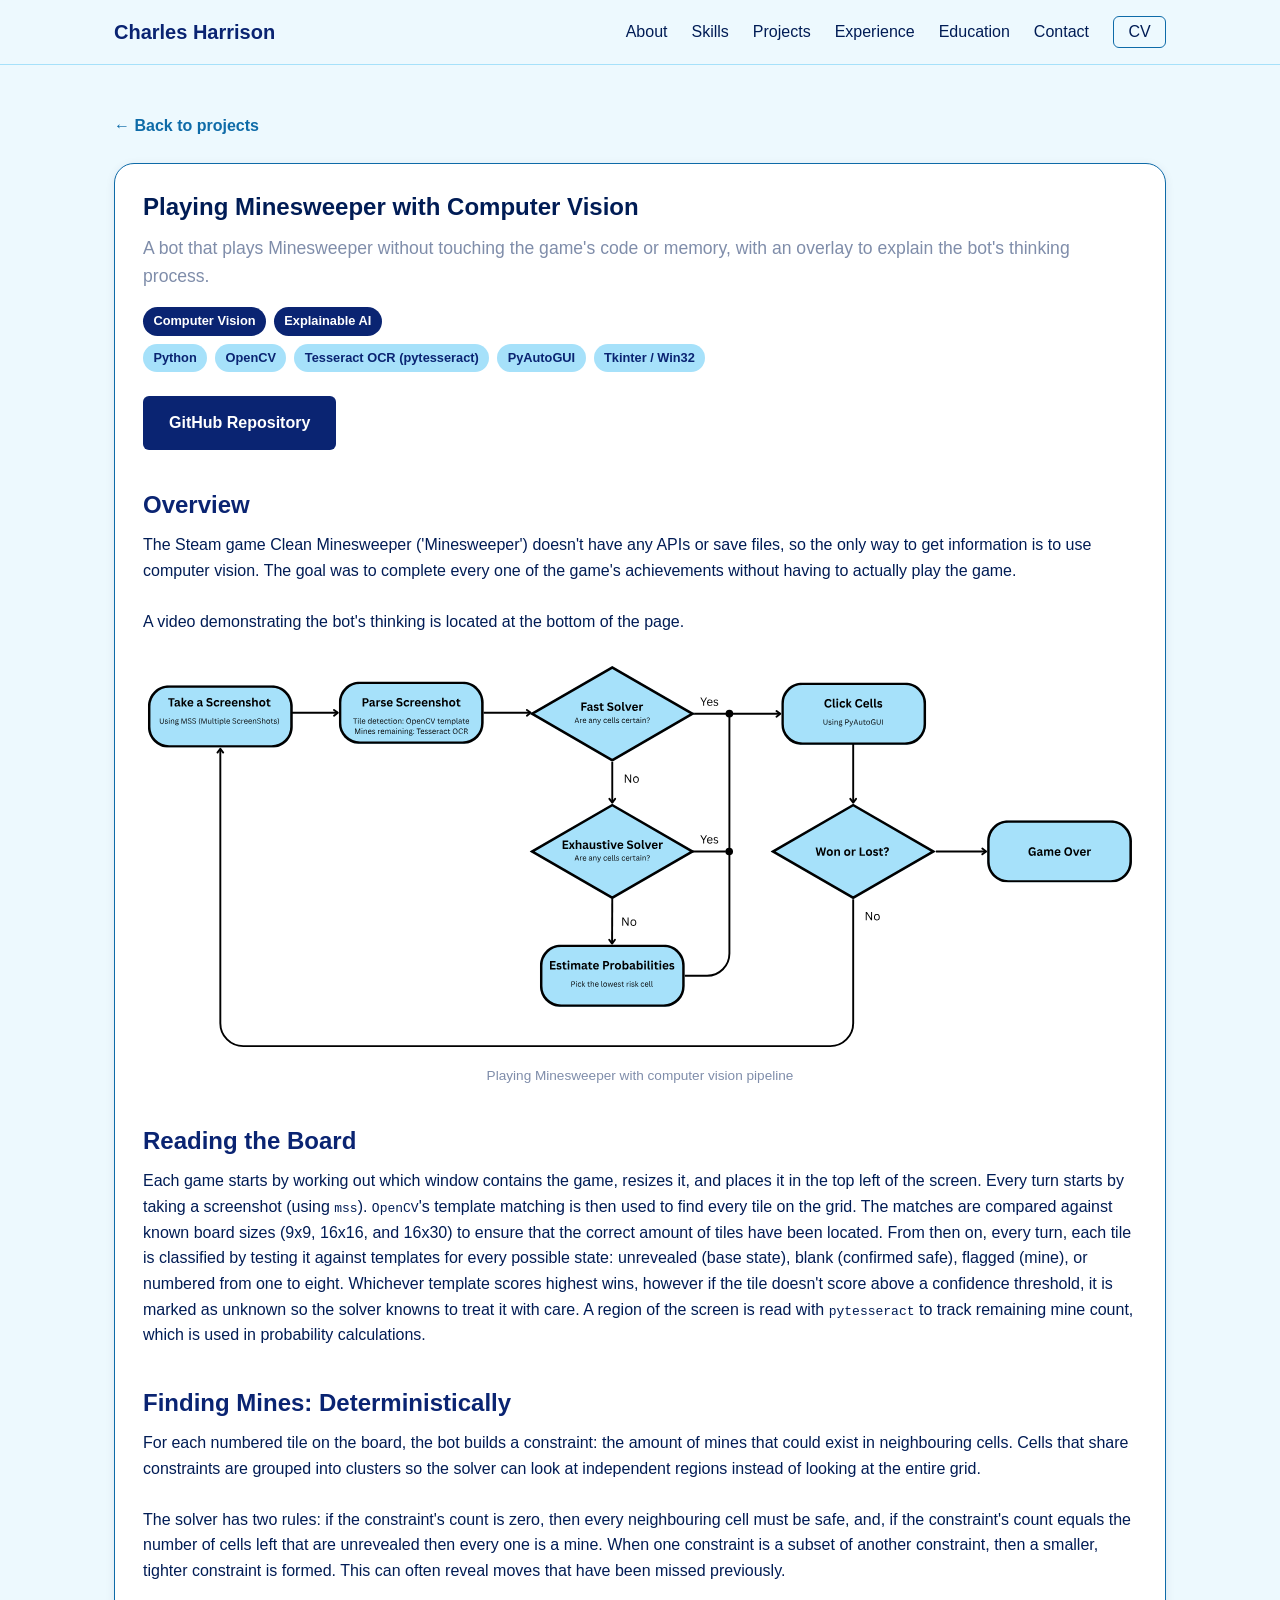
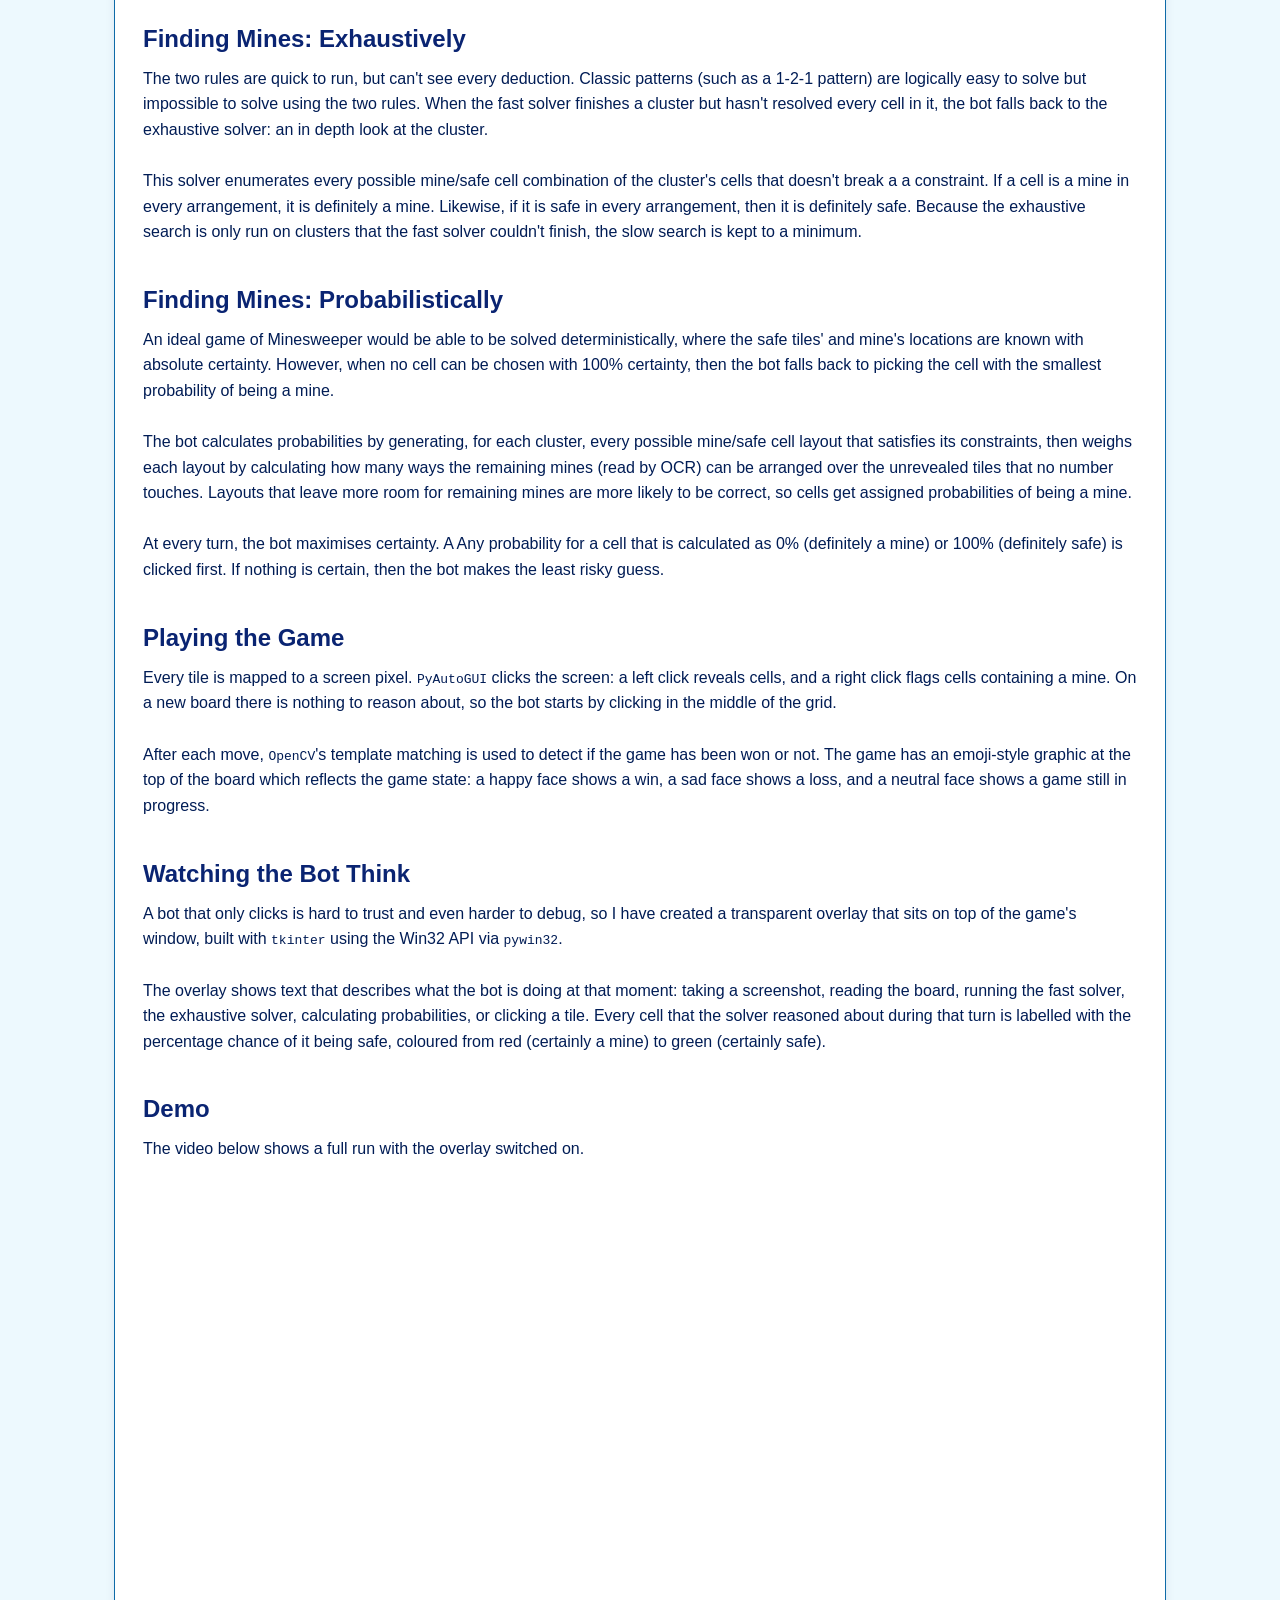
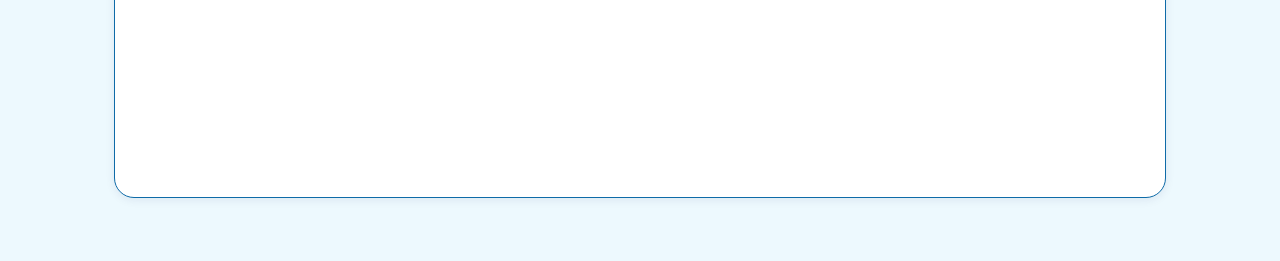
==== project-computer-vision-minesweeper.html @ 1866124a "Minesweeper Computer Vision Project" ====
<!DOCTYPE html>
<html lang="en">

<head>
  <meta charset="UTF-8" />
  <meta name="viewport" content="width=device-width, initial-scale=1.0" />
  <title>Minesweeper Computer Vision - Charles Harrison</title>
  <meta name="description" content="A bot that plays Minesweeper from screenshots alone." />
  <link rel="icon" type="image/svg+xml" href="assets/icons/favicon.svg" />
  <link rel="icon" type="image/png" sizes="32x32" href="assets/icons/favicon-32x32.png" />
  <link rel="icon" type="image/x-icon" href="assets/icons/favicon.ico" />
  <link rel="apple-touch-icon" href="assets/icons/apple-icon-180x180.png" />
  <link rel="stylesheet" href="css/style.css" />
</head>

<body>
  <header class="site-header">
    <nav class="navbar" aria-label="Primary">
      <a class="navbar__brand" href="index.html">Charles Harrison</a>

      <button class="navbar__toggle" id="navToggle" type="button" aria-expanded="false" aria-controls="navMenu"
        aria-label="Toggle navigation menu">
        <span></span>
        <span></span>
        <span></span>
      </button>

      <ul class="navbar__menu" id="navMenu">
        <li><a href="index.html#about">About</a></li>
        <li><a href="index.html#skills">Skills</a></li>
        <li><a href="index.html#projects">Projects</a></li>
        <li><a href="index.html#experience">Experience</a></li>
        <li><a href="index.html#education">Education</a></li>
        <li><a href="index.html#contact">Contact</a></li>
        <li>
          <a class="navbar__resume" data-cv-link href="#" target="_blank" rel="noopener">CV</a>
        </li>
      </ul>
    </nav>
  </header>

  <main id="main-content">
    <article class="section project-detail">
      <div class="container">
        <a class="back-link" href="index.html#projects">← Back to projects</a>

        <div class="card project-detail__card">
          <h1>Playing Minesweeper with Computer Vision</h1>
          <p class="project-detail__summary">
            A bot that plays Minesweeper without touching the game's code or memory, with an overlay to explain the
            bot's thinking process.
          </p>

          <ul class="tag-list tag-list--topic">
            <li>Computer Vision</li>
            <li>Explainable AI</li>
          </ul>
          <ul class="tag-list tag-list--tech">
            <li>Python</li>
            <li>OpenCV</li>
            <li>Tesseract OCR (pytesseract)</li>
            <li>PyAutoGUI</li>
            <li>Tkinter / Win32</li>
          </ul>

          <div class="project-detail__links">
            <a class="btn btn--primary" href="https://github.com/notxcharles/CleanMinesweeper_CV" target="_blank"
              rel="noopener">GitHub Repository</a>
          </div>

          <h2>Overview</h2>
          <p>
            The Steam game Clean Minesweeper ('Minesweeper') doesn't have any APIs or save files, so the only way to get
            information is to use computer vision. The goal was to complete every one of the game's achievements without
            having to actually play the game.
            <br><br>
            A video demonstrating the bot's thinking is located at the bottom of the page.
          </p>

          <figure class="pipeline-diagram-wrap">
            <svg class="pipeline-diagram" xmlns="http://www.w3.org/2000/svg" xmlns:xlink="http://www.w3.org/1999/xlink"
              width="1037" zoomAndPan="magnify" viewBox="0 0 777.75 302.250004" height="403"
              preserveAspectRatio="xMidYMid meet" version="1.0">
              <defs>
                <g />
                <clipPath id="d0fdc5d530">
                  <path d="M 0.835938 0 L 776.664062 0 L 776.664062 301.5 L 0.835938 301.5 Z M 0.835938 0 "
                    clip-rule="nonzero" />
                </clipPath>
                <clipPath id="6a603d573d">
                  <path
                    d="M 153.195312 12.148438 L 266.546875 12.148438 L 266.546875 61.082031 L 153.195312 61.082031 Z M 153.195312 12.148438 "
                    clip-rule="nonzero" />
                </clipPath>
                <clipPath id="164652535c">
                  <path
                    d="M 169.769531 12.148438 L 249.96875 12.148438 C 259.121094 12.148438 266.542969 19.570312 266.542969 28.722656 L 266.542969 44.511719 C 266.542969 53.664062 259.121094 61.082031 249.96875 61.082031 L 169.769531 61.082031 C 160.617188 61.082031 153.195312 53.664062 153.195312 44.511719 L 153.195312 28.722656 C 153.195312 19.570312 160.617188 12.148438 169.769531 12.148438 Z M 169.769531 12.148438 "
                    clip-rule="nonzero" />
                </clipPath>
                <clipPath id="1537f24969">
                  <path
                    d="M 0.195312 0.148438 L 113.546875 0.148438 L 113.546875 49.082031 L 0.195312 49.082031 Z M 0.195312 0.148438 "
                    clip-rule="nonzero" />
                </clipPath>
                <clipPath id="ee1bf4e7c2">
                  <path
                    d="M 16.769531 0.148438 L 96.96875 0.148438 C 106.121094 0.148438 113.542969 7.570312 113.542969 16.722656 L 113.542969 32.511719 C 113.542969 41.664062 106.121094 49.082031 96.96875 49.082031 L 16.769531 49.082031 C 7.617188 49.082031 0.195312 41.664062 0.195312 32.511719 L 0.195312 16.722656 C 0.195312 7.570312 7.617188 0.148438 16.769531 0.148438 Z M 16.769531 0.148438 "
                    clip-rule="nonzero" />
                </clipPath>
                <clipPath id="0fc1348f03">
                  <rect x="0" width="114" y="0" height="50" />
                </clipPath>
                <clipPath id="b427b78166">
                  <path
                    d="M 153.195312 12.148438 L 266.914062 12.148438 L 266.914062 60.777344 L 153.195312 60.777344 Z M 153.195312 12.148438 "
                    clip-rule="nonzero" />
                </clipPath>
                <clipPath id="2e37dd8cc1">
                  <path
                    d="M 169.769531 12.148438 L 249.96875 12.148438 C 259.121094 12.148438 266.539062 19.570312 266.539062 28.722656 L 266.539062 44.511719 C 266.539062 53.664062 259.121094 61.082031 249.96875 61.082031 L 169.769531 61.082031 C 160.617188 61.082031 153.195312 53.664062 153.195312 44.511719 L 153.195312 28.722656 C 153.195312 19.570312 160.617188 12.148438 169.769531 12.148438 Z M 169.769531 12.148438 "
                    clip-rule="nonzero" />
                </clipPath>
                <clipPath id="48e073a5a7">
                  <path
                    d="M 3.824219 15.078125 L 117.175781 15.078125 L 117.175781 64.011719 L 3.824219 64.011719 Z M 3.824219 15.078125 "
                    clip-rule="nonzero" />
                </clipPath>
                <clipPath id="39491eb86f">
                  <path
                    d="M 20.394531 15.078125 L 100.597656 15.078125 C 109.75 15.078125 117.167969 22.496094 117.167969 31.648438 L 117.167969 47.4375 C 117.167969 56.589844 109.75 64.011719 100.597656 64.011719 L 20.394531 64.011719 C 11.242188 64.011719 3.824219 56.589844 3.824219 47.4375 L 3.824219 31.648438 C 3.824219 22.496094 11.242188 15.078125 20.394531 15.078125 Z M 20.394531 15.078125 "
                    clip-rule="nonzero" />
                </clipPath>
                <clipPath id="95d39d5b5f">
                  <path
                    d="M 0.824219 0.078125 L 114.175781 0.078125 L 114.175781 49.011719 L 0.824219 49.011719 Z M 0.824219 0.078125 "
                    clip-rule="nonzero" />
                </clipPath>
                <clipPath id="36d2174c2e">
                  <path
                    d="M 17.394531 0.078125 L 97.597656 0.078125 C 106.75 0.078125 114.167969 7.496094 114.167969 16.648438 L 114.167969 32.4375 C 114.167969 41.589844 106.75 49.011719 97.597656 49.011719 L 17.394531 49.011719 C 8.242188 49.011719 0.824219 41.589844 0.824219 32.4375 L 0.824219 16.648438 C 0.824219 7.496094 8.242188 0.078125 17.394531 0.078125 Z M 17.394531 0.078125 "
                    clip-rule="nonzero" />
                </clipPath>
                <clipPath id="faf1d16cb2">
                  <rect x="0" width="115" y="0" height="50" />
                </clipPath>
                <clipPath id="e1ab3c7900">
                  <path
                    d="M 3.824219 15.078125 L 117.542969 15.078125 L 117.542969 63.707031 L 3.824219 63.707031 Z M 3.824219 15.078125 "
                    clip-rule="nonzero" />
                </clipPath>
                <clipPath id="311a48c993">
                  <path
                    d="M 20.394531 15.078125 L 100.597656 15.078125 C 109.75 15.078125 117.167969 22.496094 117.167969 31.648438 L 117.167969 47.4375 C 117.167969 56.589844 109.75 64.011719 100.597656 64.011719 L 20.394531 64.011719 C 11.242188 64.011719 3.824219 56.589844 3.824219 47.4375 L 3.824219 31.648438 C 3.824219 22.496094 11.242188 15.078125 20.394531 15.078125 Z M 20.394531 15.078125 "
                    clip-rule="nonzero" />
                </clipPath>
                <clipPath id="8bb57ee28b">
                  <path
                    d="M 499.414062 12.953125 L 612.765625 12.953125 L 612.765625 61.886719 L 499.414062 61.886719 Z M 499.414062 12.953125 "
                    clip-rule="nonzero" />
                </clipPath>
                <clipPath id="ded0334c43">
                  <path
                    d="M 515.988281 12.953125 L 596.1875 12.953125 C 605.339844 12.953125 612.757812 20.375 612.757812 29.527344 L 612.757812 45.316406 C 612.757812 54.46875 605.339844 61.886719 596.1875 61.886719 L 515.988281 61.886719 C 506.835938 61.886719 499.414062 54.46875 499.414062 45.316406 L 499.414062 29.527344 C 499.414062 20.375 506.835938 12.953125 515.988281 12.953125 Z M 515.988281 12.953125 "
                    clip-rule="nonzero" />
                </clipPath>
                <clipPath id="d2cbc0d942">
                  <path
                    d="M 0.414062 0.953125 L 113.757812 0.953125 L 113.757812 49.886719 L 0.414062 49.886719 Z M 0.414062 0.953125 "
                    clip-rule="nonzero" />
                </clipPath>
                <clipPath id="53dfa7380a">
                  <path
                    d="M 16.988281 0.953125 L 97.1875 0.953125 C 106.339844 0.953125 113.757812 8.375 113.757812 17.527344 L 113.757812 33.316406 C 113.757812 42.46875 106.339844 49.886719 97.1875 49.886719 L 16.988281 49.886719 C 7.835938 49.886719 0.414062 42.46875 0.414062 33.316406 L 0.414062 17.527344 C 0.414062 8.375 7.835938 0.953125 16.988281 0.953125 Z M 16.988281 0.953125 "
                    clip-rule="nonzero" />
                </clipPath>
                <clipPath id="536950e98d">
                  <rect x="0" width="114" y="0" height="50" />
                </clipPath>
                <clipPath id="29e590cce5">
                  <path
                    d="M 499.414062 12.953125 L 613 12.953125 L 613 61.585938 L 499.414062 61.585938 Z M 499.414062 12.953125 "
                    clip-rule="nonzero" />
                </clipPath>
                <clipPath id="5c21b9bc1c">
                  <path
                    d="M 515.988281 12.953125 L 596.1875 12.953125 C 605.339844 12.953125 612.757812 20.375 612.757812 29.527344 L 612.757812 45.316406 C 612.757812 54.46875 605.339844 61.886719 596.1875 61.886719 L 515.988281 61.886719 C 506.832031 61.886719 499.414062 54.46875 499.414062 45.316406 L 499.414062 29.527344 C 499.414062 20.375 506.832031 12.953125 515.988281 12.953125 Z M 515.988281 12.953125 "
                    clip-rule="nonzero" />
                </clipPath>
                <clipPath id="01ae5da351">
                  <path d="M 302.453125 0 L 431.964844 0 L 431.964844 74.84375 L 302.453125 74.84375 Z M 302.453125 0 "
                    clip-rule="nonzero" />
                </clipPath>
                <clipPath id="e08c2c2a1d">
                  <path
                    d="M 367.175781 0 L 431.898438 37.421875 L 367.175781 74.84375 L 302.453125 37.421875 Z M 367.175781 0 "
                    clip-rule="nonzero" />
                </clipPath>
                <clipPath id="d1ca670e3f">
                  <path d="M 0.453125 0 L 129.964844 0 L 129.964844 74.84375 L 0.453125 74.84375 Z M 0.453125 0 "
                    clip-rule="nonzero" />
                </clipPath>
                <clipPath id="9930bfac5b">
                  <path
                    d="M 65.175781 0 L 129.898438 37.421875 L 65.175781 74.84375 L 0.453125 37.421875 Z M 65.175781 0 "
                    clip-rule="nonzero" />
                </clipPath>
                <clipPath id="ed49e3beb7">
                  <rect x="0" width="130" y="0" height="75" />
                </clipPath>
                <clipPath id="b0eb59191d">
                  <path d="M 302.457031 0 L 431.882812 0 L 431.882812 74.8125 L 302.457031 74.8125 Z M 302.457031 0 "
                    clip-rule="nonzero" />
                </clipPath>
                <clipPath id="eaaf51319b">
                  <path
                    d="M 367.171875 0 L 431.890625 37.417969 L 367.171875 74.835938 L 302.457031 37.417969 Z M 367.171875 0 "
                    clip-rule="nonzero" />
                </clipPath>
                <clipPath id="5454982328">
                  <path d="M 0.113281 1 L 4 1 L 4 7 L 0.113281 7 Z M 0.113281 1 " clip-rule="nonzero" />
                </clipPath>
                <clipPath id="e81c9f2f44">
                  <path d="M 88 2 L 91.566406 2 L 91.566406 7 L 88 7 Z M 88 2 " clip-rule="nonzero" />
                </clipPath>
                <clipPath id="81e64b80d0">
                  <rect x="0" width="92" y="0" height="17" />
                </clipPath>
                <clipPath id="cea6373592">
                  <rect x="0" width="80" y="0" height="14" />
                </clipPath>
                <clipPath id="5cc890ebe9">
                  <rect x="0" width="96" y="0" height="9" />
                </clipPath>
                <clipPath id="1902f3d94a">
                  <path d="M 0.273438 4 L 6 4 L 6 11 L 0.273438 11 Z M 0.273438 4 " clip-rule="nonzero" />
                </clipPath>
                <clipPath id="578652d35c">
                  <rect x="0" width="82" y="0" height="14" />
                </clipPath>
                <clipPath id="fcf75c01c1">
                  <path d="M 13 3 L 17 3 L 17 8.882812 L 13 8.882812 Z M 13 3 " clip-rule="nonzero" />
                </clipPath>
                <clipPath id="fc4adfcc43">
                  <path d="M 21 3 L 25 3 L 25 8.882812 L 21 8.882812 Z M 21 3 " clip-rule="nonzero" />
                </clipPath>
                <clipPath id="062b32bc05">
                  <rect x="0" width="49" y="0" height="9" />
                </clipPath>
                <clipPath id="d47872947e">
                  <rect x="0" width="48" y="0" height="14" />
                </clipPath>
                <clipPath id="160e871294">
                  <path
                    d="M 310.546875 217.933594 L 423.894531 217.933594 L 423.894531 266.867188 L 310.546875 266.867188 Z M 310.546875 217.933594 "
                    clip-rule="nonzero" />
                </clipPath>
                <clipPath id="56d44fe973">
                  <path
                    d="M 327.117188 217.933594 L 407.320312 217.933594 C 416.472656 217.933594 423.890625 225.351562 423.890625 234.503906 L 423.890625 250.292969 C 423.890625 259.445312 416.472656 266.867188 407.320312 266.867188 L 327.117188 266.867188 C 317.964844 266.867188 310.546875 259.445312 310.546875 250.292969 L 310.546875 234.503906 C 310.546875 225.351562 317.964844 217.933594 327.117188 217.933594 Z M 327.117188 217.933594 "
                    clip-rule="nonzero" />
                </clipPath>
                <clipPath id="2fe1bac353">
                  <path
                    d="M 0.546875 0.933594 L 113.894531 0.933594 L 113.894531 49.867188 L 0.546875 49.867188 Z M 0.546875 0.933594 "
                    clip-rule="nonzero" />
                </clipPath>
                <clipPath id="b1ef0ea40c">
                  <path
                    d="M 17.117188 0.933594 L 97.320312 0.933594 C 106.472656 0.933594 113.890625 8.351562 113.890625 17.503906 L 113.890625 33.292969 C 113.890625 42.445312 106.472656 49.867188 97.320312 49.867188 L 17.117188 49.867188 C 7.964844 49.867188 0.546875 42.445312 0.546875 33.292969 L 0.546875 17.503906 C 0.546875 8.351562 7.964844 0.933594 17.117188 0.933594 Z M 17.117188 0.933594 "
                    clip-rule="nonzero" />
                </clipPath>
                <clipPath id="069d61d527">
                  <rect x="0" width="114" y="0" height="50" />
                </clipPath>
                <clipPath id="a3dd7e38fa">
                  <path
                    d="M 310.546875 217.933594 L 424 217.933594 L 424 266.5625 L 310.546875 266.5625 Z M 310.546875 217.933594 "
                    clip-rule="nonzero" />
                </clipPath>
                <clipPath id="10429d382d">
                  <path
                    d="M 327.117188 217.933594 L 407.316406 217.933594 C 416.46875 217.933594 423.890625 225.351562 423.890625 234.503906 L 423.890625 250.292969 C 423.890625 259.445312 416.46875 266.863281 407.316406 266.863281 L 327.117188 266.863281 C 317.964844 266.863281 310.546875 259.445312 310.546875 250.292969 L 310.546875 234.503906 C 310.546875 225.351562 317.964844 217.933594 327.117188 217.933594 Z M 327.117188 217.933594 "
                    clip-rule="nonzero" />
                </clipPath>
                <clipPath id="753b802b4c">
                  <rect x="0" width="66" y="0" height="9" />
                </clipPath>
                <clipPath id="cdaa02e746">
                  <rect x="0" width="100" y="0" height="14" />
                </clipPath>
                <clipPath id="c13363015b">
                  <path d="M 47 5 L 50.789062 5 L 50.789062 11 L 47 11 Z M 47 5 " clip-rule="nonzero" />
                </clipPath>
                <clipPath id="dbe141673a">
                  <rect x="0" width="51" y="0" height="14" />
                </clipPath>
                <clipPath id="7c3d21a875">
                  <path d="M 0.441406 2 L 5 2 L 5 7 L 0.441406 7 Z M 0.441406 2 " clip-rule="nonzero" />
                </clipPath>
                <clipPath id="63ba2997cb">
                  <rect x="0" width="61" y="0" height="9" />
                </clipPath>
                <clipPath id="ff02bc9ef3">
                  <path
                    d="M 302.453125 107.707031 L 431.964844 107.707031 L 431.964844 182.550781 L 302.453125 182.550781 Z M 302.453125 107.707031 "
                    clip-rule="nonzero" />
                </clipPath>
                <clipPath id="ed427aff24">
                  <path
                    d="M 367.175781 107.707031 L 431.898438 145.128906 L 367.175781 182.550781 L 302.453125 145.128906 Z M 367.175781 107.707031 "
                    clip-rule="nonzero" />
                </clipPath>
                <clipPath id="93b3a9ac23">
                  <path
                    d="M 0.453125 0.707031 L 129.964844 0.707031 L 129.964844 75.550781 L 0.453125 75.550781 Z M 0.453125 0.707031 "
                    clip-rule="nonzero" />
                </clipPath>
                <clipPath id="3a77cc1476">
                  <path
                    d="M 65.175781 0.707031 L 129.898438 38.128906 L 65.175781 75.550781 L 0.453125 38.128906 Z M 65.175781 0.707031 "
                    clip-rule="nonzero" />
                </clipPath>
                <clipPath id="fb2125066b">
                  <rect x="0" width="130" y="0" height="76" />
                </clipPath>
                <clipPath id="1dc3650928">
                  <path
                    d="M 302.457031 107.707031 L 431.882812 107.707031 L 431.882812 182.523438 L 302.457031 182.523438 Z M 302.457031 107.707031 "
                    clip-rule="nonzero" />
                </clipPath>
                <clipPath id="13fa39df0d">
                  <path
                    d="M 367.171875 107.707031 L 431.890625 145.125 L 367.171875 182.546875 L 302.457031 145.125 Z M 367.171875 107.707031 "
                    clip-rule="nonzero" />
                </clipPath>
                <clipPath id="583d42b7a8">
                  <rect x="0" width="81" y="0" height="14" />
                </clipPath>
                <clipPath id="d64c205efc">
                  <path d="M 0.441406 2 L 5 2 L 5 7 L 0.441406 7 Z M 0.441406 2 " clip-rule="nonzero" />
                </clipPath>
                <clipPath id="726ee0958a">
                  <rect x="0" width="61" y="0" height="9" />
                </clipPath>
                <clipPath id="4412591686">
                  <rect x="0" width="14" y="0" height="14" />
                </clipPath>
                <clipPath id="f6998776e1">
                  <rect x="0" width="14" y="0" height="14" />
                </clipPath>
                <clipPath id="dd96bb3cdb">
                  <path d="M 11 4 L 15.921875 4 L 15.921875 10 L 11 10 Z M 11 4 " clip-rule="nonzero" />
                </clipPath>
                <clipPath id="48a654e321">
                  <rect x="0" width="16" y="0" height="13" />
                </clipPath>
                <clipPath id="07f7a08cce">
                  <path d="M 11 5 L 15.921875 5 L 15.921875 11 L 11 11 Z M 11 5 " clip-rule="nonzero" />
                </clipPath>
                <clipPath id="2b407eb52a">
                  <rect x="0" width="16" y="0" height="14" />
                </clipPath>
                <clipPath id="714d551e2e">
                  <path
                    d="M 490.96875 107.707031 L 620.480469 107.707031 L 620.480469 182.550781 L 490.96875 182.550781 Z M 490.96875 107.707031 "
                    clip-rule="nonzero" />
                </clipPath>
                <clipPath id="e8d148f6e9">
                  <path
                    d="M 555.6875 107.707031 L 620.410156 145.128906 L 555.6875 182.550781 L 490.96875 145.128906 Z M 555.6875 107.707031 "
                    clip-rule="nonzero" />
                </clipPath>
                <clipPath id="7ab84ce55e">
                  <path
                    d="M 0.96875 0.707031 L 130.421875 0.707031 L 130.421875 75.550781 L 0.96875 75.550781 Z M 0.96875 0.707031 "
                    clip-rule="nonzero" />
                </clipPath>
                <clipPath id="2017edb8e0">
                  <path
                    d="M 65.6875 0.707031 L 130.410156 38.128906 L 65.6875 75.550781 L 0.96875 38.128906 Z M 65.6875 0.707031 "
                    clip-rule="nonzero" />
                </clipPath>
                <clipPath id="ecc634a8e5">
                  <rect x="0" width="131" y="0" height="76" />
                </clipPath>
                <clipPath id="699d7ec616">
                  <path
                    d="M 490.96875 107.707031 L 620.394531 107.707031 L 620.394531 182.523438 L 490.96875 182.523438 Z M 490.96875 107.707031 "
                    clip-rule="nonzero" />
                </clipPath>
                <clipPath id="732c23e110">
                  <path
                    d="M 555.6875 107.707031 L 620.40625 145.125 L 555.6875 182.546875 L 490.96875 145.125 Z M 555.6875 107.707031 "
                    clip-rule="nonzero" />
                </clipPath>
                <clipPath id="f0a5bae551">
                  <rect x="0" width="60" y="0" height="14" />
                </clipPath>
                <clipPath id="3016b1d1a7">
                  <rect x="0" width="14" y="0" height="14" />
                </clipPath>
                <clipPath id="b13621ded5">
                  <path d="M 52 56 L 565 56 L 565 301.5 L 52 301.5 Z M 52 56 " clip-rule="nonzero" />
                </clipPath>
                <clipPath id="f7308a2dd8">
                  <path
                    d="M 660.460938 120.660156 L 773.8125 120.660156 L 773.8125 169.59375 L 660.460938 169.59375 Z M 660.460938 120.660156 "
                    clip-rule="nonzero" />
                </clipPath>
                <clipPath id="30081bf451">
                  <path
                    d="M 677.03125 120.660156 L 757.234375 120.660156 C 766.386719 120.660156 773.804688 128.082031 773.804688 137.234375 L 773.804688 153.023438 C 773.804688 162.175781 766.386719 169.59375 757.234375 169.59375 L 677.03125 169.59375 C 667.878906 169.59375 660.460938 162.175781 660.460938 153.023438 L 660.460938 137.234375 C 660.460938 128.082031 667.878906 120.660156 677.03125 120.660156 Z M 677.03125 120.660156 "
                    clip-rule="nonzero" />
                </clipPath>
                <clipPath id="81e46e66e5">
                  <path
                    d="M 0.460938 0.660156 L 113.8125 0.660156 L 113.8125 49.59375 L 0.460938 49.59375 Z M 0.460938 0.660156 "
                    clip-rule="nonzero" />
                </clipPath>
                <clipPath id="2fa14768ea">
                  <path
                    d="M 17.03125 0.660156 L 97.234375 0.660156 C 106.386719 0.660156 113.804688 8.082031 113.804688 17.234375 L 113.804688 33.023438 C 113.804688 42.175781 106.386719 49.59375 97.234375 49.59375 L 17.03125 49.59375 C 7.878906 49.59375 0.460938 42.175781 0.460938 33.023438 L 0.460938 17.234375 C 0.460938 8.082031 7.878906 0.660156 17.03125 0.660156 Z M 17.03125 0.660156 "
                    clip-rule="nonzero" />
                </clipPath>
                <clipPath id="53ed687ccc">
                  <rect x="0" width="114" y="0" height="50" />
                </clipPath>
                <clipPath id="56aa9cdbc9">
                  <path
                    d="M 660.460938 120.660156 L 774 120.660156 L 774 169.292969 L 660.460938 169.292969 Z M 660.460938 120.660156 "
                    clip-rule="nonzero" />
                </clipPath>
                <clipPath id="d2b25bf3aa">
                  <path
                    d="M 677.03125 120.660156 L 757.230469 120.660156 C 766.382812 120.660156 773.804688 128.082031 773.804688 137.234375 L 773.804688 153.023438 C 773.804688 162.175781 766.382812 169.59375 757.230469 169.59375 L 677.03125 169.59375 C 667.878906 169.59375 660.460938 162.175781 660.460938 153.023438 L 660.460938 137.234375 C 660.460938 128.082031 667.878906 120.660156 677.03125 120.660156 Z M 677.03125 120.660156 "
                    clip-rule="nonzero" />
                </clipPath>
                <clipPath id="67a469b68e">
                  <path d="M 0.242188 3 L 7 3 L 7 11 L 0.242188 11 Z M 0.242188 3 " clip-rule="nonzero" />
                </clipPath>
                <clipPath id="3723d9c0b3">
                  <rect x="0" width="51" y="0" height="14" />
                </clipPath>
              </defs>
              <g clip-path="url(#d0fdc5d530)">
                <path fill="#ffffff" d="M 0.835938 0 L 776.664062 0 L 776.664062 301.5 L 0.835938 301.5 Z M 0.835938 0 "
                  fill-opacity="1" fill-rule="nonzero" />
              </g>
              <g clip-path="url(#6a603d573d)">
                <g clip-path="url(#164652535c)">
                  <g transform="matrix(1, 0, 0, 1, 153, 12)">
                    <g clip-path="url(#0fc1348f03)">
                      <g clip-path="url(#1537f24969)">
                        <g clip-path="url(#ee1bf4e7c2)">
                          <path fill="#a6e1fa"
                            d="M 0.195312 0.148438 L 113.546875 0.148438 L 113.546875 49.082031 L 0.195312 49.082031 Z M 0.195312 0.148438 "
                            fill-opacity="1" fill-rule="nonzero" />
                        </g>
                      </g>
                    </g>
                  </g>
                </g>
              </g>
              <g clip-path="url(#b427b78166)">
                <g clip-path="url(#2e37dd8cc1)">
                  <path stroke-linecap="butt" transform="matrix(0.748144, 0, 0, 0.748144, 153.197095, 12.149849)"
                    fill="none" stroke-linejoin="miter"
                    d="M 22.151413 -0.00188688 L 129.349048 -0.00188688 C 141.582454 -0.00188688 151.497622 9.918502 151.497622 22.151908 L 151.497622 43.25623 C 151.497622 55.489637 141.582454 65.404804 129.349048 65.404804 L 22.151413 65.404804 C 9.918007 65.404804 -0.00238242 55.489637 -0.00238242 43.25623 L -0.00238242 22.151908 C -0.00238242 9.918502 9.918007 -0.00188688 22.151413 -0.00188688 Z M 22.151413 -0.00188688 "
                    stroke="#000000" stroke-width="5.316265" stroke-opacity="1" stroke-miterlimit="4" />
                </g>
              </g>
              <g clip-path="url(#48e073a5a7)">
                <g clip-path="url(#39491eb86f)">
                  <g transform="matrix(1, 0, 0, 1, 3, 15)">
                    <g clip-path="url(#faf1d16cb2)">
                      <g clip-path="url(#95d39d5b5f)">
                        <g clip-path="url(#36d2174c2e)">
                          <path fill="#a6e1fa"
                            d="M 0.824219 0.078125 L 114.175781 0.078125 L 114.175781 49.011719 L 0.824219 49.011719 Z M 0.824219 0.078125 "
                            fill-opacity="1" fill-rule="nonzero" />
                        </g>
                      </g>
                    </g>
                  </g>
                </g>
              </g>
              <g clip-path="url(#e1ab3c7900)">
                <g clip-path="url(#311a48c993)">
                  <path stroke-linecap="butt" transform="matrix(0.748144, 0, 0, 0.748144, 3.824257, 15.077543)"
                    fill="none" stroke-linejoin="miter"
                    d="M 22.148523 0.000778389 L 129.351379 0.000778389 C 141.584785 0.000778389 151.499953 9.915946 151.499953 22.149352 L 151.499953 43.253675 C 151.499953 55.487081 141.584785 65.40747 129.351379 65.40747 L 22.148523 65.40747 C 9.915117 65.40747 -0.0000511755 55.487081 -0.0000511755 43.253675 L -0.0000511755 22.149352 C -0.0000511755 9.915946 9.915117 0.000778389 22.148523 0.000778389 Z M 22.148523 0.000778389 "
                    stroke="#000000" stroke-width="5.316265" stroke-opacity="1" stroke-miterlimit="4" />
                </g>
              </g>
              <path stroke-linecap="butt"
                transform="matrix(0.748144, 0.0000000000221856, -0.0000000000221856, 0.748144, 116.421068, 35.868503)"
                fill="none" stroke-linejoin="miter" d="M 0.00107821 1.000723 L 48.156735 1.000723 " stroke="#000000"
                stroke-width="2" stroke-opacity="1" stroke-miterlimit="4" />
              <path stroke-linecap="round"
                transform="matrix(0.748144, 0.0000000000221856, -0.0000000000221856, 0.748144, 116.421068, 35.868503)"
                fill="none" stroke-linejoin="round" d="M 44.157252 -2.0015 L 48.156735 1.000723 L 44.157252 3.997725 "
                stroke="#000000" stroke-width="2" stroke-opacity="1" stroke-miterlimit="4" />
              <path stroke-linecap="butt" transform="matrix(0.748144, 0, 0, 0.748144, 266.542039, 35.868503)"
                fill="none" stroke-linejoin="miter" d="M 0.00124294 1.000723 L 49.216815 1.000723 " stroke="#000000"
                stroke-width="2" stroke-opacity="1" stroke-miterlimit="4" />
              <path stroke-linecap="round" transform="matrix(0.748144, 0, 0, 0.748144, 266.542039, 35.868503)"
                fill="none" stroke-linejoin="round" d="M 45.217332 -2.0015 L 49.216815 1.000723 L 45.217332 3.997725 "
                stroke="#000000" stroke-width="2" stroke-opacity="1" stroke-miterlimit="4" />
              <path stroke-linecap="butt" transform="matrix(0.748144, 0, 0, 0.748144, 428.904007, 36.673447)"
                fill="none" stroke-linejoin="miter" d="M -0.00222336 1.00038 L 93.249433 1.00038 " stroke="#000000"
                stroke-width="2" stroke-opacity="1" stroke-miterlimit="4" />
              <path stroke-linecap="round" transform="matrix(0.748144, 0, 0, 0.748144, 428.904007, 36.673447)"
                fill="none" stroke-linejoin="round" d="M 89.244729 -2.001843 L 93.249433 1.00038 L 89.244729 4.002603 "
                stroke="#000000" stroke-width="2" stroke-opacity="1" stroke-miterlimit="4" />
              <g clip-path="url(#8bb57ee28b)">
                <g clip-path="url(#ded0334c43)">
                  <g transform="matrix(1, 0, 0, 1, 499, 12)">
                    <g clip-path="url(#536950e98d)">
                      <g clip-path="url(#d2cbc0d942)">
                        <g clip-path="url(#53dfa7380a)">
                          <path fill="#a6e1fa"
                            d="M 0.414062 0.953125 L 113.765625 0.953125 L 113.765625 49.886719 L 0.414062 49.886719 Z M 0.414062 0.953125 "
                            fill-opacity="1" fill-rule="nonzero" />
                        </g>
                      </g>
                    </g>
                  </g>
                </g>
              </g>
              <g clip-path="url(#29e590cce5)">
                <g clip-path="url(#5c21b9bc1c)">
                  <path stroke-linecap="butt" transform="matrix(0.748144, 0, 0, 0.748144, 499.414393, 12.954794)"
                    fill="none" stroke-linejoin="miter"
                    d="M 22.153353 -0.00223074 L 129.350988 -0.00223074 C 141.584394 -0.00223074 151.499562 9.918158 151.499562 22.151564 L 151.499562 43.255887 C 151.499562 55.489293 141.584394 65.40446 129.350988 65.40446 L 22.153353 65.40446 C 9.914725 65.40446 -0.000442413 55.489293 -0.000442413 43.255887 L -0.000442413 22.151564 C -0.000442413 9.918158 9.914725 -0.00223074 22.153353 -0.00223074 Z M 22.153353 -0.00223074 "
                    stroke="#000000" stroke-width="5.316265" stroke-opacity="1" stroke-miterlimit="4" />
                </g>
              </g>
              <g clip-path="url(#01ae5da351)">
                <g clip-path="url(#e08c2c2a1d)">
                  <g transform="matrix(1, 0, 0, 1, 302, -0.000000000000041134)">
                    <g clip-path="url(#ed49e3beb7)">
                      <g clip-path="url(#d1ca670e3f)">
                        <g clip-path="url(#9930bfac5b)">
                          <path fill="#a6e1fa"
                            d="M 0.453125 0 L 129.964844 0 L 129.964844 74.84375 L 0.453125 74.84375 Z M 0.453125 0 "
                            fill-opacity="1" fill-rule="nonzero" />
                        </g>
                      </g>
                    </g>
                  </g>
                </g>
              </g>
              <g clip-path="url(#b0eb59191d)">
                <g clip-path="url(#eaaf51319b)">
                  <path stroke-linecap="butt" transform="matrix(0.748144, 0, 0, 0.748144, 302.452929, 0.00000997525)"
                    fill="none" stroke-linejoin="miter"
                    d="M 86.506054 -0.0000133333 L 173.011847 50.014411 L 86.506054 100.028836 L 0.00548328 50.014411 Z M 86.506054 -0.0000133333 "
                    stroke="#000000" stroke-width="5.316265" stroke-opacity="1" stroke-miterlimit="4" />
                </g>
              </g>
              <g transform="matrix(1, 0, 0, 1, 164, 39)">
                <g clip-path="url(#81e64b80d0)">
                  <g clip-path="url(#5454982328)">
                    <g fill="#000000" fill-opacity="1">
                      <g transform="translate(0.32051, 6.129569)">
                        <g>
                          <path
                            d="M 3.234375 -4.140625 L 3.234375 -3.71875 L 1.9375 -3.71875 L 1.9375 0 L 1.453125 0 L 1.453125 -3.71875 L 0.15625 -3.71875 L 0.15625 -4.140625 Z M 3.234375 -4.140625 " />
                        </g>
                      </g>
                    </g>
                  </g>
                  <g fill="#000000" fill-opacity="1">
                    <g transform="translate(3.628811, 6.129569)">
                      <g>
                        <path
                          d="M 0.78125 -3.71875 C 0.675781 -3.71875 0.59375 -3.75 0.53125 -3.8125 C 0.46875 -3.875 0.4375 -3.953125 0.4375 -4.046875 C 0.4375 -4.140625 0.46875 -4.21875 0.53125 -4.28125 C 0.59375 -4.34375 0.675781 -4.375 0.78125 -4.375 C 0.875 -4.375 0.953125 -4.34375 1.015625 -4.28125 C 1.078125 -4.21875 1.109375 -4.140625 1.109375 -4.046875 C 1.109375 -3.953125 1.078125 -3.875 1.015625 -3.8125 C 0.953125 -3.75 0.875 -3.71875 0.78125 -3.71875 Z M 0.546875 0 L 0.546875 -3.125 L 1 -3.125 L 1 0 Z M 0.546875 0 " />
                      </g>
                    </g>
                  </g>
                  <g fill="#000000" fill-opacity="1">
                    <g transform="translate(5.17684, 6.129569)">
                      <g>
                        <path
                          d="M 1.25 0.0625 C 1.019531 0.0625 0.84375 0 0.71875 -0.125 C 0.59375 -0.25 0.53125 -0.4375 0.53125 -0.6875 L 0.53125 -4.375 L 1 -4.375 L 1 -0.71875 C 1 -0.59375 1.019531 -0.5 1.0625 -0.4375 C 1.113281 -0.382812 1.191406 -0.359375 1.296875 -0.359375 C 1.359375 -0.359375 1.425781 -0.367188 1.5 -0.390625 L 1.53125 -0.375 L 1.59375 -0.015625 C 1.5625 0.00390625 1.507812 0.0195312 1.4375 0.03125 C 1.375 0.0507812 1.3125 0.0625 1.25 0.0625 Z M 1.25 0.0625 " />
                      </g>
                    </g>
                  </g>
                  <g fill="#000000" fill-opacity="1">
                    <g transform="translate(6.874858, 6.129569)">
                      <g>
                        <path
                          d="M 2.96875 -1.453125 L 0.828125 -1.453125 C 0.835938 -1.078125 0.925781 -0.800781 1.09375 -0.625 C 1.269531 -0.445312 1.503906 -0.359375 1.796875 -0.359375 C 2.015625 -0.359375 2.191406 -0.394531 2.328125 -0.46875 C 2.460938 -0.550781 2.570312 -0.675781 2.65625 -0.84375 L 2.71875 -0.84375 L 3.015625 -0.671875 C 2.921875 -0.441406 2.773438 -0.257812 2.578125 -0.125 C 2.378906 0 2.117188 0.0625 1.796875 0.0625 C 1.492188 0.0625 1.234375 0.00390625 1.015625 -0.109375 C 0.796875 -0.234375 0.628906 -0.414062 0.515625 -0.65625 C 0.398438 -0.894531 0.34375 -1.195312 0.34375 -1.5625 C 0.34375 -1.914062 0.40625 -2.210938 0.53125 -2.453125 C 0.65625 -2.703125 0.820312 -2.882812 1.03125 -3 C 1.25 -3.125 1.492188 -3.1875 1.765625 -3.1875 C 2.171875 -3.1875 2.484375 -3.070312 2.703125 -2.84375 C 2.929688 -2.613281 3.046875 -2.28125 3.046875 -1.84375 C 3.046875 -1.664062 3.039062 -1.546875 3.03125 -1.484375 Z M 2.59375 -1.84375 C 2.582031 -2.175781 2.503906 -2.414062 2.359375 -2.5625 C 2.222656 -2.71875 2.023438 -2.796875 1.765625 -2.796875 C 1.492188 -2.796875 1.28125 -2.71875 1.125 -2.5625 C 0.96875 -2.40625 0.875 -2.164062 0.84375 -1.84375 Z M 2.59375 -1.84375 " />
                      </g>
                    </g>
                  </g>
                  <g fill="#000000" fill-opacity="1">
                    <g transform="translate(10.202975, 6.129569)">
                      <g />
                    </g>
                  </g>
                  <g fill="#000000" fill-opacity="1">
                    <g transform="translate(11.623651, 6.129569)">
                      <g>
                        <path
                          d="M 1.625 0.0625 C 1.375 0.0625 1.148438 0.00390625 0.953125 -0.109375 C 0.765625 -0.234375 0.613281 -0.414062 0.5 -0.65625 C 0.394531 -0.90625 0.34375 -1.207031 0.34375 -1.5625 C 0.34375 -1.914062 0.398438 -2.210938 0.515625 -2.453125 C 0.628906 -2.703125 0.785156 -2.882812 0.984375 -3 C 1.179688 -3.125 1.410156 -3.1875 1.671875 -3.1875 C 1.878906 -3.1875 2.066406 -3.144531 2.234375 -3.0625 C 2.398438 -2.988281 2.539062 -2.859375 2.65625 -2.671875 L 2.71875 -2.6875 L 2.71875 -4.375 L 3.1875 -4.375 L 3.1875 0 L 2.71875 0 L 2.71875 -0.453125 L 2.65625 -0.46875 C 2.5625 -0.3125 2.425781 -0.179688 2.25 -0.078125 C 2.070312 0.015625 1.863281 0.0625 1.625 0.0625 Z M 1.765625 -0.359375 C 2.054688 -0.359375 2.285156 -0.457031 2.453125 -0.65625 C 2.628906 -0.851562 2.71875 -1.15625 2.71875 -1.5625 C 2.71875 -1.96875 2.628906 -2.269531 2.453125 -2.46875 C 2.285156 -2.664062 2.054688 -2.765625 1.765625 -2.765625 C 1.460938 -2.765625 1.226562 -2.664062 1.0625 -2.46875 C 0.90625 -2.28125 0.828125 -1.976562 0.828125 -1.5625 C 0.828125 -0.757812 1.140625 -0.359375 1.765625 -0.359375 Z M 1.765625 -0.359375 " />
                      </g>
                    </g>
                  </g>
                  <g fill="#000000" fill-opacity="1">
                    <g transform="translate(15.350803, 6.129569)">
                      <g>
                        <path
                          d="M 2.96875 -1.453125 L 0.828125 -1.453125 C 0.835938 -1.078125 0.925781 -0.800781 1.09375 -0.625 C 1.269531 -0.445312 1.503906 -0.359375 1.796875 -0.359375 C 2.015625 -0.359375 2.191406 -0.394531 2.328125 -0.46875 C 2.460938 -0.550781 2.570312 -0.675781 2.65625 -0.84375 L 2.71875 -0.84375 L 3.015625 -0.671875 C 2.921875 -0.441406 2.773438 -0.257812 2.578125 -0.125 C 2.378906 0 2.117188 0.0625 1.796875 0.0625 C 1.492188 0.0625 1.234375 0.00390625 1.015625 -0.109375 C 0.796875 -0.234375 0.628906 -0.414062 0.515625 -0.65625 C 0.398438 -0.894531 0.34375 -1.195312 0.34375 -1.5625 C 0.34375 -1.914062 0.40625 -2.210938 0.53125 -2.453125 C 0.65625 -2.703125 0.820312 -2.882812 1.03125 -3 C 1.25 -3.125 1.492188 -3.1875 1.765625 -3.1875 C 2.171875 -3.1875 2.484375 -3.070312 2.703125 -2.84375 C 2.929688 -2.613281 3.046875 -2.28125 3.046875 -1.84375 C 3.046875 -1.664062 3.039062 -1.546875 3.03125 -1.484375 Z M 2.59375 -1.84375 C 2.582031 -2.175781 2.503906 -2.414062 2.359375 -2.5625 C 2.222656 -2.71875 2.023438 -2.796875 1.765625 -2.796875 C 1.492188 -2.796875 1.28125 -2.71875 1.125 -2.5625 C 0.96875 -2.40625 0.875 -2.164062 0.84375 -1.84375 Z M 2.59375 -1.84375 " />
                      </g>
                    </g>
                  </g>
                  <g fill="#000000" fill-opacity="1">
                    <g transform="translate(18.67892, 6.129569)">
                      <g>
                        <path
                          d="M 2.109375 -0.5 L 2.265625 -0.171875 C 2.179688 -0.0859375 2.078125 -0.03125 1.953125 0 C 1.835938 0.0390625 1.710938 0.0625 1.578125 0.0625 C 0.984375 0.0625 0.6875 -0.238281 0.6875 -0.84375 L 0.6875 -2.75 L 0.140625 -2.75 L 0.140625 -3.125 L 0.6875 -3.125 L 0.6875 -3.78125 L 1.140625 -3.859375 L 1.140625 -3.125 L 2.15625 -3.125 L 2.15625 -2.75 L 1.140625 -2.75 L 1.140625 -0.890625 C 1.140625 -0.535156 1.296875 -0.359375 1.609375 -0.359375 C 1.785156 -0.359375 1.929688 -0.40625 2.046875 -0.5 Z M 2.109375 -0.5 " />
                      </g>
                    </g>
                  </g>
                  <g fill="#000000" fill-opacity="1">
                    <g transform="translate(21.019354, 6.129569)">
                      <g>
                        <path
                          d="M 2.96875 -1.453125 L 0.828125 -1.453125 C 0.835938 -1.078125 0.925781 -0.800781 1.09375 -0.625 C 1.269531 -0.445312 1.503906 -0.359375 1.796875 -0.359375 C 2.015625 -0.359375 2.191406 -0.394531 2.328125 -0.46875 C 2.460938 -0.550781 2.570312 -0.675781 2.65625 -0.84375 L 2.71875 -0.84375 L 3.015625 -0.671875 C 2.921875 -0.441406 2.773438 -0.257812 2.578125 -0.125 C 2.378906 0 2.117188 0.0625 1.796875 0.0625 C 1.492188 0.0625 1.234375 0.00390625 1.015625 -0.109375 C 0.796875 -0.234375 0.628906 -0.414062 0.515625 -0.65625 C 0.398438 -0.894531 0.34375 -1.195312 0.34375 -1.5625 C 0.34375 -1.914062 0.40625 -2.210938 0.53125 -2.453125 C 0.65625 -2.703125 0.820312 -2.882812 1.03125 -3 C 1.25 -3.125 1.492188 -3.1875 1.765625 -3.1875 C 2.171875 -3.1875 2.484375 -3.070312 2.703125 -2.84375 C 2.929688 -2.613281 3.046875 -2.28125 3.046875 -1.84375 C 3.046875 -1.664062 3.039062 -1.546875 3.03125 -1.484375 Z M 2.59375 -1.84375 C 2.582031 -2.175781 2.503906 -2.414062 2.359375 -2.5625 C 2.222656 -2.71875 2.023438 -2.796875 1.765625 -2.796875 C 1.492188 -2.796875 1.28125 -2.71875 1.125 -2.5625 C 0.96875 -2.40625 0.875 -2.164062 0.84375 -1.84375 Z M 2.59375 -1.84375 " />
                      </g>
                    </g>
                  </g>
                  <g fill="#000000" fill-opacity="1">
                    <g transform="translate(24.347471, 6.129569)">
                      <g>
                        <path
                          d="M 1.796875 0.0625 C 1.515625 0.0625 1.265625 0 1.046875 -0.125 C 0.828125 -0.25 0.65625 -0.429688 0.53125 -0.671875 C 0.40625 -0.921875 0.34375 -1.21875 0.34375 -1.5625 C 0.34375 -1.90625 0.40625 -2.195312 0.53125 -2.4375 C 0.65625 -2.6875 0.828125 -2.875 1.046875 -3 C 1.265625 -3.125 1.515625 -3.1875 1.796875 -3.1875 C 2.117188 -3.1875 2.378906 -3.125 2.578125 -3 C 2.773438 -2.875 2.914062 -2.707031 3 -2.5 L 2.6875 -2.265625 L 2.625 -2.265625 C 2.539062 -2.441406 2.429688 -2.566406 2.296875 -2.640625 C 2.171875 -2.722656 2.003906 -2.765625 1.796875 -2.765625 C 1.597656 -2.765625 1.425781 -2.71875 1.28125 -2.625 C 1.132812 -2.539062 1.019531 -2.40625 0.9375 -2.21875 C 0.863281 -2.039062 0.828125 -1.820312 0.828125 -1.5625 C 0.828125 -1.300781 0.863281 -1.078125 0.9375 -0.890625 C 1.019531 -0.710938 1.132812 -0.578125 1.28125 -0.484375 C 1.425781 -0.398438 1.597656 -0.359375 1.796875 -0.359375 C 2.015625 -0.359375 2.191406 -0.40625 2.328125 -0.5 C 2.472656 -0.59375 2.585938 -0.75 2.671875 -0.96875 L 2.71875 -0.96875 L 3.03125 -0.78125 C 2.945312 -0.519531 2.800781 -0.3125 2.59375 -0.15625 C 2.382812 -0.0078125 2.117188 0.0625 1.796875 0.0625 Z M 1.796875 0.0625 " />
                      </g>
                    </g>
                  </g>
                  <g fill="#000000" fill-opacity="1">
                    <g transform="translate(27.565218, 6.129569)">
                      <g>
                        <path
                          d="M 2.109375 -0.5 L 2.265625 -0.171875 C 2.179688 -0.0859375 2.078125 -0.03125 1.953125 0 C 1.835938 0.0390625 1.710938 0.0625 1.578125 0.0625 C 0.984375 0.0625 0.6875 -0.238281 0.6875 -0.84375 L 0.6875 -2.75 L 0.140625 -2.75 L 0.140625 -3.125 L 0.6875 -3.125 L 0.6875 -3.78125 L 1.140625 -3.859375 L 1.140625 -3.125 L 2.15625 -3.125 L 2.15625 -2.75 L 1.140625 -2.75 L 1.140625 -0.890625 C 1.140625 -0.535156 1.296875 -0.359375 1.609375 -0.359375 C 1.785156 -0.359375 1.929688 -0.40625 2.046875 -0.5 Z M 2.109375 -0.5 " />
                      </g>
                    </g>
                  </g>
                  <g fill="#000000" fill-opacity="1">
                    <g transform="translate(29.942444, 6.129569)">
                      <g>
                        <path
                          d="M 0.78125 -3.71875 C 0.675781 -3.71875 0.59375 -3.75 0.53125 -3.8125 C 0.46875 -3.875 0.4375 -3.953125 0.4375 -4.046875 C 0.4375 -4.140625 0.46875 -4.21875 0.53125 -4.28125 C 0.59375 -4.34375 0.675781 -4.375 0.78125 -4.375 C 0.875 -4.375 0.953125 -4.34375 1.015625 -4.28125 C 1.078125 -4.21875 1.109375 -4.140625 1.109375 -4.046875 C 1.109375 -3.953125 1.078125 -3.875 1.015625 -3.8125 C 0.953125 -3.75 0.875 -3.71875 0.78125 -3.71875 Z M 0.546875 0 L 0.546875 -3.125 L 1 -3.125 L 1 0 Z M 0.546875 0 " />
                      </g>
                    </g>
                  </g>
                  <g fill="#000000" fill-opacity="1">
                    <g transform="translate(31.490473, 6.129569)">
                      <g>
                        <path
                          d="M 1.796875 0.0625 C 1.492188 0.0625 1.234375 0 1.015625 -0.125 C 0.804688 -0.25 0.640625 -0.429688 0.515625 -0.671875 C 0.398438 -0.921875 0.34375 -1.21875 0.34375 -1.5625 C 0.34375 -1.90625 0.398438 -2.195312 0.515625 -2.4375 C 0.640625 -2.6875 0.804688 -2.875 1.015625 -3 C 1.234375 -3.125 1.492188 -3.1875 1.796875 -3.1875 C 2.085938 -3.1875 2.34375 -3.125 2.5625 -3 C 2.78125 -2.875 2.945312 -2.6875 3.0625 -2.4375 C 3.175781 -2.195312 3.234375 -1.90625 3.234375 -1.5625 C 3.234375 -1.21875 3.175781 -0.921875 3.0625 -0.671875 C 2.945312 -0.429688 2.78125 -0.25 2.5625 -0.125 C 2.34375 0 2.085938 0.0625 1.796875 0.0625 Z M 1.796875 -0.359375 C 2.109375 -0.359375 2.34375 -0.453125 2.5 -0.640625 C 2.664062 -0.835938 2.75 -1.144531 2.75 -1.5625 C 2.75 -1.96875 2.664062 -2.269531 2.5 -2.46875 C 2.34375 -2.664062 2.109375 -2.765625 1.796875 -2.765625 C 1.484375 -2.765625 1.242188 -2.664062 1.078125 -2.46875 C 0.910156 -2.269531 0.828125 -1.96875 0.828125 -1.5625 C 0.828125 -1.144531 0.910156 -0.835938 1.078125 -0.640625 C 1.242188 -0.453125 1.484375 -0.359375 1.796875 -0.359375 Z M 1.796875 -0.359375 " />
                      </g>
                    </g>
                  </g>
                  <g fill="#000000" fill-opacity="1">
                    <g transform="translate(35.073292, 6.129569)">
                      <g>
                        <path
                          d="M 0.546875 0 L 0.546875 -3.125 L 0.984375 -3.125 L 0.984375 -2.625 L 1.046875 -2.625 C 1.148438 -2.800781 1.28125 -2.9375 1.4375 -3.03125 C 1.601562 -3.132812 1.800781 -3.1875 2.03125 -3.1875 C 2.40625 -3.1875 2.675781 -3.085938 2.84375 -2.890625 C 3.007812 -2.703125 3.09375 -2.410156 3.09375 -2.015625 L 3.09375 0 L 2.640625 0 L 2.640625 -2 C 2.640625 -2.1875 2.613281 -2.335938 2.5625 -2.453125 C 2.519531 -2.566406 2.445312 -2.648438 2.34375 -2.703125 C 2.238281 -2.753906 2.101562 -2.78125 1.9375 -2.78125 C 1.65625 -2.78125 1.425781 -2.6875 1.25 -2.5 C 1.082031 -2.3125 1 -2.015625 1 -1.609375 L 1 0 Z M 0.546875 0 " />
                      </g>
                    </g>
                  </g>
                  <g fill="#000000" fill-opacity="1">
                    <g transform="translate(38.667432, 6.129569)">
                      <g>
                        <path
                          d="M 0.765625 0.03125 C 0.648438 0.03125 0.5625 0 0.5 -0.0625 C 0.4375 -0.125 0.40625 -0.203125 0.40625 -0.296875 C 0.40625 -0.398438 0.4375 -0.484375 0.5 -0.546875 C 0.5625 -0.609375 0.648438 -0.640625 0.765625 -0.640625 C 0.867188 -0.640625 0.953125 -0.609375 1.015625 -0.546875 C 1.078125 -0.484375 1.109375 -0.40625 1.109375 -0.3125 C 1.109375 -0.207031 1.078125 -0.125 1.015625 -0.0625 C 0.953125 0 0.867188 0.03125 0.765625 0.03125 Z M 0.765625 -2.484375 C 0.648438 -2.484375 0.5625 -2.515625 0.5 -2.578125 C 0.4375 -2.640625 0.40625 -2.71875 0.40625 -2.8125 C 0.40625 -2.914062 0.4375 -3 0.5 -3.0625 C 0.5625 -3.125 0.648438 -3.15625 0.765625 -3.15625 C 0.867188 -3.15625 0.953125 -3.125 1.015625 -3.0625 C 1.078125 -3 1.109375 -2.921875 1.109375 -2.828125 C 1.109375 -2.722656 1.078125 -2.640625 1.015625 -2.578125 C 0.953125 -2.515625 0.867188 -2.484375 0.765625 -2.484375 Z M 0.765625 -2.484375 " />
                      </g>
                    </g>
                  </g>
                  <g fill="#000000" fill-opacity="1">
                    <g transform="translate(40.192821, 6.129569)">
                      <g />
                    </g>
                  </g>
                  <g fill="#000000" fill-opacity="1">
                    <g transform="translate(41.613496, 6.129569)">
                      <g>
                        <path
                          d="M 2.265625 0.0625 C 1.910156 0.0625 1.59375 -0.015625 1.3125 -0.171875 C 1.03125 -0.328125 0.804688 -0.5625 0.640625 -0.875 C 0.484375 -1.195312 0.40625 -1.59375 0.40625 -2.0625 C 0.40625 -2.539062 0.484375 -2.9375 0.640625 -3.25 C 0.804688 -3.570312 1.03125 -3.8125 1.3125 -3.96875 C 1.59375 -4.125 1.910156 -4.203125 2.265625 -4.203125 C 2.628906 -4.203125 2.945312 -4.125 3.21875 -3.96875 C 3.5 -3.8125 3.71875 -3.570312 3.875 -3.25 C 4.039062 -2.9375 4.125 -2.539062 4.125 -2.0625 C 4.125 -1.59375 4.039062 -1.195312 3.875 -0.875 C 3.71875 -0.5625 3.5 -0.328125 3.21875 -0.171875 C 2.945312 -0.015625 2.628906 0.0625 2.265625 0.0625 Z M 2.265625 -0.390625 C 2.703125 -0.390625 3.035156 -0.523438 3.265625 -0.796875 C 3.492188 -1.066406 3.609375 -1.488281 3.609375 -2.0625 C 3.609375 -2.644531 3.492188 -3.070312 3.265625 -3.34375 C 3.035156 -3.613281 2.703125 -3.75 2.265625 -3.75 C 1.378906 -3.75 0.9375 -3.1875 0.9375 -2.0625 C 0.9375 -0.945312 1.378906 -0.390625 2.265625 -0.390625 Z M 2.265625 -0.390625 " />
                      </g>
                    </g>
                  </g>
                  <g fill="#000000" fill-opacity="1">
                    <g transform="translate(46.152866, 6.129569)">
                      <g>
                        <path
                          d="M 0.546875 1.265625 L 0.546875 -3.125 L 1 -3.125 L 1 -2.65625 L 1.0625 -2.640625 C 1.289062 -3.003906 1.632812 -3.1875 2.09375 -3.1875 C 2.351562 -3.1875 2.578125 -3.125 2.765625 -3 C 2.960938 -2.882812 3.113281 -2.703125 3.21875 -2.453125 C 3.320312 -2.210938 3.375 -1.914062 3.375 -1.5625 C 3.375 -1.207031 3.316406 -0.90625 3.203125 -0.65625 C 3.097656 -0.414062 2.941406 -0.234375 2.734375 -0.109375 C 2.535156 0.00390625 2.304688 0.0625 2.046875 0.0625 C 1.835938 0.0625 1.648438 0.0234375 1.484375 -0.046875 C 1.328125 -0.117188 1.1875 -0.238281 1.0625 -0.40625 L 1 -0.40625 L 1 1.265625 Z M 1.953125 -0.359375 C 2.585938 -0.359375 2.90625 -0.757812 2.90625 -1.5625 C 2.90625 -2.363281 2.585938 -2.765625 1.953125 -2.765625 C 1.765625 -2.765625 1.597656 -2.722656 1.453125 -2.640625 C 1.316406 -2.554688 1.207031 -2.421875 1.125 -2.234375 C 1.039062 -2.054688 1 -1.832031 1 -1.5625 C 1 -1.289062 1.039062 -1.0625 1.125 -0.875 C 1.207031 -0.695312 1.316406 -0.566406 1.453125 -0.484375 C 1.597656 -0.398438 1.765625 -0.359375 1.953125 -0.359375 Z M 1.953125 -0.359375 " />
                      </g>
                    </g>
                  </g>
                  <g fill="#000000" fill-opacity="1">
                    <g transform="translate(49.877187, 6.129569)">
                      <g>
                        <path
                          d="M 2.96875 -1.453125 L 0.828125 -1.453125 C 0.835938 -1.078125 0.925781 -0.800781 1.09375 -0.625 C 1.269531 -0.445312 1.503906 -0.359375 1.796875 -0.359375 C 2.015625 -0.359375 2.191406 -0.394531 2.328125 -0.46875 C 2.460938 -0.550781 2.570312 -0.675781 2.65625 -0.84375 L 2.71875 -0.84375 L 3.015625 -0.671875 C 2.921875 -0.441406 2.773438 -0.257812 2.578125 -0.125 C 2.378906 0 2.117188 0.0625 1.796875 0.0625 C 1.492188 0.0625 1.234375 0.00390625 1.015625 -0.109375 C 0.796875 -0.234375 0.628906 -0.414062 0.515625 -0.65625 C 0.398438 -0.894531 0.34375 -1.195312 0.34375 -1.5625 C 0.34375 -1.914062 0.40625 -2.210938 0.53125 -2.453125 C 0.65625 -2.703125 0.820312 -2.882812 1.03125 -3 C 1.25 -3.125 1.492188 -3.1875 1.765625 -3.1875 C 2.171875 -3.1875 2.484375 -3.070312 2.703125 -2.84375 C 2.929688 -2.613281 3.046875 -2.28125 3.046875 -1.84375 C 3.046875 -1.664062 3.039062 -1.546875 3.03125 -1.484375 Z M 2.59375 -1.84375 C 2.582031 -2.175781 2.503906 -2.414062 2.359375 -2.5625 C 2.222656 -2.71875 2.023438 -2.796875 1.765625 -2.796875 C 1.492188 -2.796875 1.28125 -2.71875 1.125 -2.5625 C 0.96875 -2.40625 0.875 -2.164062 0.84375 -1.84375 Z M 2.59375 -1.84375 " />
                      </g>
                    </g>
                  </g>
                  <g fill="#000000" fill-opacity="1">
                    <g transform="translate(53.205304, 6.129569)">
                      <g>
                        <path
                          d="M 0.546875 0 L 0.546875 -3.125 L 0.984375 -3.125 L 0.984375 -2.625 L 1.046875 -2.625 C 1.148438 -2.800781 1.28125 -2.9375 1.4375 -3.03125 C 1.601562 -3.132812 1.800781 -3.1875 2.03125 -3.1875 C 2.40625 -3.1875 2.675781 -3.085938 2.84375 -2.890625 C 3.007812 -2.703125 3.09375 -2.410156 3.09375 -2.015625 L 3.09375 0 L 2.640625 0 L 2.640625 -2 C 2.640625 -2.1875 2.613281 -2.335938 2.5625 -2.453125 C 2.519531 -2.566406 2.445312 -2.648438 2.34375 -2.703125 C 2.238281 -2.753906 2.101562 -2.78125 1.9375 -2.78125 C 1.65625 -2.78125 1.425781 -2.6875 1.25 -2.5 C 1.082031 -2.3125 1 -2.015625 1 -1.609375 L 1 0 Z M 0.546875 0 " />
                      </g>
                    </g>
                  </g>
                  <g fill="#000000" fill-opacity="1">
                    <g transform="translate(56.799444, 6.129569)">
                      <g>
                        <path
                          d="M 2.28125 0.0625 C 1.925781 0.0625 1.601562 -0.0195312 1.3125 -0.1875 C 1.03125 -0.351562 0.804688 -0.59375 0.640625 -0.90625 C 0.484375 -1.226562 0.40625 -1.613281 0.40625 -2.0625 C 0.40625 -2.507812 0.484375 -2.894531 0.640625 -3.21875 C 0.804688 -3.539062 1.03125 -3.785156 1.3125 -3.953125 C 1.601562 -4.117188 1.925781 -4.203125 2.28125 -4.203125 C 2.675781 -4.203125 3 -4.128906 3.25 -3.984375 C 3.507812 -3.835938 3.695312 -3.613281 3.8125 -3.3125 L 3.5 -3.109375 L 3.421875 -3.109375 C 3.304688 -3.347656 3.160156 -3.515625 2.984375 -3.609375 C 2.804688 -3.710938 2.570312 -3.765625 2.28125 -3.765625 C 2.019531 -3.765625 1.789062 -3.703125 1.59375 -3.578125 C 1.394531 -3.460938 1.234375 -3.28125 1.109375 -3.03125 C 0.992188 -2.78125 0.9375 -2.457031 0.9375 -2.0625 C 0.9375 -1.675781 0.992188 -1.359375 1.109375 -1.109375 C 1.234375 -0.859375 1.394531 -0.671875 1.59375 -0.546875 C 1.789062 -0.429688 2.019531 -0.375 2.28125 -0.375 C 2.582031 -0.375 2.828125 -0.441406 3.015625 -0.578125 C 3.210938 -0.710938 3.359375 -0.929688 3.453125 -1.234375 L 3.515625 -1.234375 L 3.84375 -1.078125 C 3.75 -0.710938 3.566406 -0.429688 3.296875 -0.234375 C 3.035156 -0.0351562 2.695312 0.0625 2.28125 0.0625 Z M 2.28125 0.0625 " />
                      </g>
                    </g>
                  </g>
                  <g fill="#000000" fill-opacity="1">
                    <g transform="translate(60.857708, 6.129569)">
                      <g>
                        <path
                          d="M 2.25 0 L 1.609375 0 L 0.171875 -4.140625 L 0.703125 -4.140625 L 1.90625 -0.609375 L 1.984375 -0.609375 L 3.1875 -4.140625 L 3.6875 -4.140625 Z M 2.25 0 " />
                      </g>
                    </g>
                  </g>
                  <g fill="#000000" fill-opacity="1">
                    <g transform="translate(64.723527, 6.129569)">
                      <g />
                    </g>
                  </g>
                  <g fill="#000000" fill-opacity="1">
                    <g transform="translate(66.144206, 6.129569)">
                      <g>
                        <path
                          d="M 2.109375 -0.5 L 2.265625 -0.171875 C 2.179688 -0.0859375 2.078125 -0.03125 1.953125 0 C 1.835938 0.0390625 1.710938 0.0625 1.578125 0.0625 C 0.984375 0.0625 0.6875 -0.238281 0.6875 -0.84375 L 0.6875 -2.75 L 0.140625 -2.75 L 0.140625 -3.125 L 0.6875 -3.125 L 0.6875 -3.78125 L 1.140625 -3.859375 L 1.140625 -3.125 L 2.15625 -3.125 L 2.15625 -2.75 L 1.140625 -2.75 L 1.140625 -0.890625 C 1.140625 -0.535156 1.296875 -0.359375 1.609375 -0.359375 C 1.785156 -0.359375 1.929688 -0.40625 2.046875 -0.5 Z M 2.109375 -0.5 " />
                      </g>
                    </g>
                  </g>
                  <g fill="#000000" fill-opacity="1">
                    <g transform="translate(68.484644, 6.129569)">
                      <g>
                        <path
                          d="M 2.96875 -1.453125 L 0.828125 -1.453125 C 0.835938 -1.078125 0.925781 -0.800781 1.09375 -0.625 C 1.269531 -0.445312 1.503906 -0.359375 1.796875 -0.359375 C 2.015625 -0.359375 2.191406 -0.394531 2.328125 -0.46875 C 2.460938 -0.550781 2.570312 -0.675781 2.65625 -0.84375 L 2.71875 -0.84375 L 3.015625 -0.671875 C 2.921875 -0.441406 2.773438 -0.257812 2.578125 -0.125 C 2.378906 0 2.117188 0.0625 1.796875 0.0625 C 1.492188 0.0625 1.234375 0.00390625 1.015625 -0.109375 C 0.796875 -0.234375 0.628906 -0.414062 0.515625 -0.65625 C 0.398438 -0.894531 0.34375 -1.195312 0.34375 -1.5625 C 0.34375 -1.914062 0.40625 -2.210938 0.53125 -2.453125 C 0.65625 -2.703125 0.820312 -2.882812 1.03125 -3 C 1.25 -3.125 1.492188 -3.1875 1.765625 -3.1875 C 2.171875 -3.1875 2.484375 -3.070312 2.703125 -2.84375 C 2.929688 -2.613281 3.046875 -2.28125 3.046875 -1.84375 C 3.046875 -1.664062 3.039062 -1.546875 3.03125 -1.484375 Z M 2.59375 -1.84375 C 2.582031 -2.175781 2.503906 -2.414062 2.359375 -2.5625 C 2.222656 -2.71875 2.023438 -2.796875 1.765625 -2.796875 C 1.492188 -2.796875 1.28125 -2.71875 1.125 -2.5625 C 0.96875 -2.40625 0.875 -2.164062 0.84375 -1.84375 Z M 2.59375 -1.84375 " />
                      </g>
                    </g>
                  </g>
                  <g fill="#000000" fill-opacity="1">
                    <g transform="translate(71.812761, 6.129569)">
                      <g>
                        <path
                          d="M 0.546875 0 L 0.546875 -3.125 L 0.984375 -3.125 L 0.984375 -2.65625 L 1.046875 -2.65625 C 1.148438 -2.820312 1.273438 -2.953125 1.421875 -3.046875 C 1.578125 -3.140625 1.757812 -3.1875 1.96875 -3.1875 C 2.207031 -3.1875 2.390625 -3.140625 2.515625 -3.046875 C 2.648438 -2.953125 2.753906 -2.800781 2.828125 -2.59375 L 2.890625 -2.59375 C 2.992188 -2.789062 3.125 -2.9375 3.28125 -3.03125 C 3.445312 -3.132812 3.644531 -3.1875 3.875 -3.1875 C 4.195312 -3.1875 4.4375 -3.097656 4.59375 -2.921875 C 4.75 -2.742188 4.828125 -2.476562 4.828125 -2.125 L 4.828125 0 L 4.359375 0 L 4.359375 -2.125 C 4.359375 -2.34375 4.3125 -2.503906 4.21875 -2.609375 C 4.125 -2.722656 3.972656 -2.78125 3.765625 -2.78125 C 3.515625 -2.78125 3.3125 -2.6875 3.15625 -2.5 C 3 -2.320312 2.921875 -2.023438 2.921875 -1.609375 L 2.921875 0 L 2.453125 0 L 2.453125 -2.125 C 2.453125 -2.34375 2.40625 -2.503906 2.3125 -2.609375 C 2.21875 -2.722656 2.0625 -2.78125 1.84375 -2.78125 C 1.601562 -2.78125 1.398438 -2.691406 1.234375 -2.515625 C 1.078125 -2.335938 1 -2.050781 1 -1.65625 L 1 0 Z M 0.546875 0 " />
                      </g>
                    </g>
                  </g>
                  <g fill="#000000" fill-opacity="1">
                    <g transform="translate(77.133219, 6.129569)">
                      <g>
                        <path
                          d="M 0.546875 1.265625 L 0.546875 -3.125 L 1 -3.125 L 1 -2.65625 L 1.0625 -2.640625 C 1.289062 -3.003906 1.632812 -3.1875 2.09375 -3.1875 C 2.351562 -3.1875 2.578125 -3.125 2.765625 -3 C 2.960938 -2.882812 3.113281 -2.703125 3.21875 -2.453125 C 3.320312 -2.210938 3.375 -1.914062 3.375 -1.5625 C 3.375 -1.207031 3.316406 -0.90625 3.203125 -0.65625 C 3.097656 -0.414062 2.941406 -0.234375 2.734375 -0.109375 C 2.535156 0.00390625 2.304688 0.0625 2.046875 0.0625 C 1.835938 0.0625 1.648438 0.0234375 1.484375 -0.046875 C 1.328125 -0.117188 1.1875 -0.238281 1.0625 -0.40625 L 1 -0.40625 L 1 1.265625 Z M 1.953125 -0.359375 C 2.585938 -0.359375 2.90625 -0.757812 2.90625 -1.5625 C 2.90625 -2.363281 2.585938 -2.765625 1.953125 -2.765625 C 1.765625 -2.765625 1.597656 -2.722656 1.453125 -2.640625 C 1.316406 -2.554688 1.207031 -2.421875 1.125 -2.234375 C 1.039062 -2.054688 1 -1.832031 1 -1.5625 C 1 -1.289062 1.039062 -1.0625 1.125 -0.875 C 1.207031 -0.695312 1.316406 -0.566406 1.453125 -0.484375 C 1.597656 -0.398438 1.765625 -0.359375 1.953125 -0.359375 Z M 1.953125 -0.359375 " />
                      </g>
                    </g>
                  </g>
                  <g fill="#000000" fill-opacity="1">
                    <g transform="translate(80.857533, 6.129569)">
                      <g>
                        <path
                          d="M 1.25 0.0625 C 1.019531 0.0625 0.84375 0 0.71875 -0.125 C 0.59375 -0.25 0.53125 -0.4375 0.53125 -0.6875 L 0.53125 -4.375 L 1 -4.375 L 1 -0.71875 C 1 -0.59375 1.019531 -0.5 1.0625 -0.4375 C 1.113281 -0.382812 1.191406 -0.359375 1.296875 -0.359375 C 1.359375 -0.359375 1.425781 -0.367188 1.5 -0.390625 L 1.53125 -0.375 L 1.59375 -0.015625 C 1.5625 0.00390625 1.507812 0.0195312 1.4375 0.03125 C 1.375 0.0507812 1.3125 0.0625 1.25 0.0625 Z M 1.25 0.0625 " />
                      </g>
                    </g>
                  </g>
                  <g fill="#000000" fill-opacity="1">
                    <g transform="translate(82.555552, 6.129569)">
                      <g>
                        <path
                          d="M 1.28125 0.0625 C 0.976562 0.0625 0.738281 -0.015625 0.5625 -0.171875 C 0.394531 -0.335938 0.3125 -0.570312 0.3125 -0.875 C 0.3125 -1.050781 0.347656 -1.203125 0.421875 -1.328125 C 0.492188 -1.460938 0.609375 -1.566406 0.765625 -1.640625 C 0.929688 -1.722656 1.144531 -1.785156 1.40625 -1.828125 C 1.632812 -1.867188 1.804688 -1.910156 1.921875 -1.953125 C 2.035156 -2.003906 2.113281 -2.054688 2.15625 -2.109375 C 2.195312 -2.171875 2.21875 -2.25 2.21875 -2.34375 C 2.21875 -2.476562 2.171875 -2.582031 2.078125 -2.65625 C 1.984375 -2.738281 1.828125 -2.78125 1.609375 -2.78125 C 1.410156 -2.78125 1.238281 -2.738281 1.09375 -2.65625 C 0.945312 -2.582031 0.8125 -2.46875 0.6875 -2.3125 L 0.640625 -2.3125 L 0.40625 -2.625 C 0.539062 -2.800781 0.707031 -2.9375 0.90625 -3.03125 C 1.113281 -3.132812 1.347656 -3.1875 1.609375 -3.1875 C 1.972656 -3.1875 2.242188 -3.101562 2.421875 -2.9375 C 2.597656 -2.78125 2.6875 -2.554688 2.6875 -2.265625 L 2.6875 -0.609375 C 2.6875 -0.441406 2.757812 -0.359375 2.90625 -0.359375 C 2.957031 -0.359375 3.003906 -0.363281 3.046875 -0.375 L 3.078125 -0.375 L 3.140625 -0.046875 C 3.109375 -0.0234375 3.0625 -0.0078125 3 0 C 2.945312 0.0078125 2.890625 0.015625 2.828125 0.015625 C 2.660156 0.015625 2.53125 -0.0195312 2.4375 -0.09375 C 2.351562 -0.164062 2.300781 -0.273438 2.28125 -0.421875 L 2.21875 -0.4375 C 2.125 -0.269531 2 -0.144531 1.84375 -0.0625 C 1.695312 0.0195312 1.507812 0.0625 1.28125 0.0625 Z M 1.390625 -0.3125 C 1.566406 -0.3125 1.71875 -0.347656 1.84375 -0.421875 C 1.96875 -0.503906 2.0625 -0.617188 2.125 -0.765625 C 2.195312 -0.910156 2.234375 -1.078125 2.234375 -1.265625 L 2.234375 -1.671875 L 2.1875 -1.671875 C 2.113281 -1.628906 2.023438 -1.585938 1.921875 -1.546875 C 1.828125 -1.515625 1.691406 -1.488281 1.515625 -1.46875 C 1.328125 -1.4375 1.179688 -1.394531 1.078125 -1.34375 C 0.972656 -1.300781 0.894531 -1.238281 0.84375 -1.15625 C 0.800781 -1.082031 0.78125 -0.988281 0.78125 -0.875 C 0.78125 -0.6875 0.832031 -0.546875 0.9375 -0.453125 C 1.050781 -0.359375 1.203125 -0.3125 1.390625 -0.3125 Z M 1.390625 -0.3125 " />
                      </g>
                    </g>
                  </g>
                  <g fill="#000000" fill-opacity="1">
                    <g transform="translate(85.747827, 6.129569)">
                      <g>
                        <path
                          d="M 2.109375 -0.5 L 2.265625 -0.171875 C 2.179688 -0.0859375 2.078125 -0.03125 1.953125 0 C 1.835938 0.0390625 1.710938 0.0625 1.578125 0.0625 C 0.984375 0.0625 0.6875 -0.238281 0.6875 -0.84375 L 0.6875 -2.75 L 0.140625 -2.75 L 0.140625 -3.125 L 0.6875 -3.125 L 0.6875 -3.78125 L 1.140625 -3.859375 L 1.140625 -3.125 L 2.15625 -3.125 L 2.15625 -2.75 L 1.140625 -2.75 L 1.140625 -0.890625 C 1.140625 -0.535156 1.296875 -0.359375 1.609375 -0.359375 C 1.785156 -0.359375 1.929688 -0.40625 2.046875 -0.5 Z M 2.109375 -0.5 " />
                      </g>
                    </g>
                  </g>
                  <g clip-path="url(#e81c9f2f44)">
                    <g fill="#000000" fill-opacity="1">
                      <g transform="translate(88.088265, 6.129569)">
                        <g>
                          <path
                            d="M 2.96875 -1.453125 L 0.828125 -1.453125 C 0.835938 -1.078125 0.925781 -0.800781 1.09375 -0.625 C 1.269531 -0.445312 1.503906 -0.359375 1.796875 -0.359375 C 2.015625 -0.359375 2.191406 -0.394531 2.328125 -0.46875 C 2.460938 -0.550781 2.570312 -0.675781 2.65625 -0.84375 L 2.71875 -0.84375 L 3.015625 -0.671875 C 2.921875 -0.441406 2.773438 -0.257812 2.578125 -0.125 C 2.378906 0 2.117188 0.0625 1.796875 0.0625 C 1.492188 0.0625 1.234375 0.00390625 1.015625 -0.109375 C 0.796875 -0.234375 0.628906 -0.414062 0.515625 -0.65625 C 0.398438 -0.894531 0.34375 -1.195312 0.34375 -1.5625 C 0.34375 -1.914062 0.40625 -2.210938 0.53125 -2.453125 C 0.65625 -2.703125 0.820312 -2.882812 1.03125 -3 C 1.25 -3.125 1.492188 -3.1875 1.765625 -3.1875 C 2.171875 -3.1875 2.484375 -3.070312 2.703125 -2.84375 C 2.929688 -2.613281 3.046875 -2.28125 3.046875 -1.84375 C 3.046875 -1.664062 3.039062 -1.546875 3.03125 -1.484375 Z M 2.59375 -1.84375 C 2.582031 -2.175781 2.503906 -2.414062 2.359375 -2.5625 C 2.222656 -2.71875 2.023438 -2.796875 1.765625 -2.796875 C 1.492188 -2.796875 1.28125 -2.71875 1.125 -2.5625 C 0.96875 -2.40625 0.875 -2.164062 0.84375 -1.84375 Z M 2.59375 -1.84375 " />
                        </g>
                      </g>
                    </g>
                  </g>
                  <g fill="#000000" fill-opacity="1">
                    <g transform="translate(1.325228, 14.138715)">
                      <g>
                        <path
                          d="M 1.078125 0 L 0.625 0 L 0.625 -4.140625 L 1.34375 -4.140625 L 2.59375 -0.640625 L 2.65625 -0.640625 L 3.921875 -4.140625 L 4.609375 -4.140625 L 4.609375 0 L 4.15625 0 L 4.15625 -3.375 L 4.078125 -3.390625 L 2.859375 0 L 2.375 0 L 1.140625 -3.390625 L 1.078125 -3.375 Z M 1.078125 0 " />
                      </g>
                    </g>
                  </g>
                  <g fill="#000000" fill-opacity="1">
                    <g transform="translate(6.563618, 14.138715)">
                      <g>
                        <path
                          d="M 0.78125 -3.71875 C 0.675781 -3.71875 0.59375 -3.75 0.53125 -3.8125 C 0.46875 -3.875 0.4375 -3.953125 0.4375 -4.046875 C 0.4375 -4.140625 0.46875 -4.21875 0.53125 -4.28125 C 0.59375 -4.34375 0.675781 -4.375 0.78125 -4.375 C 0.875 -4.375 0.953125 -4.34375 1.015625 -4.28125 C 1.078125 -4.21875 1.109375 -4.140625 1.109375 -4.046875 C 1.109375 -3.953125 1.078125 -3.875 1.015625 -3.8125 C 0.953125 -3.75 0.875 -3.71875 0.78125 -3.71875 Z M 0.546875 0 L 0.546875 -3.125 L 1 -3.125 L 1 0 Z M 0.546875 0 " />
                      </g>
                    </g>
                  </g>
                  <g fill="#000000" fill-opacity="1">
                    <g transform="translate(8.111647, 14.138715)">
                      <g>
                        <path
                          d="M 0.546875 0 L 0.546875 -3.125 L 0.984375 -3.125 L 0.984375 -2.625 L 1.046875 -2.625 C 1.148438 -2.800781 1.28125 -2.9375 1.4375 -3.03125 C 1.601562 -3.132812 1.800781 -3.1875 2.03125 -3.1875 C 2.40625 -3.1875 2.675781 -3.085938 2.84375 -2.890625 C 3.007812 -2.703125 3.09375 -2.410156 3.09375 -2.015625 L 3.09375 0 L 2.640625 0 L 2.640625 -2 C 2.640625 -2.1875 2.613281 -2.335938 2.5625 -2.453125 C 2.519531 -2.566406 2.445312 -2.648438 2.34375 -2.703125 C 2.238281 -2.753906 2.101562 -2.78125 1.9375 -2.78125 C 1.65625 -2.78125 1.425781 -2.6875 1.25 -2.5 C 1.082031 -2.3125 1 -2.015625 1 -1.609375 L 1 0 Z M 0.546875 0 " />
                      </g>
                    </g>
                  </g>
                  <g fill="#000000" fill-opacity="1">
                    <g transform="translate(11.705786, 14.138715)">
                      <g>
                        <path
                          d="M 2.96875 -1.453125 L 0.828125 -1.453125 C 0.835938 -1.078125 0.925781 -0.800781 1.09375 -0.625 C 1.269531 -0.445312 1.503906 -0.359375 1.796875 -0.359375 C 2.015625 -0.359375 2.191406 -0.394531 2.328125 -0.46875 C 2.460938 -0.550781 2.570312 -0.675781 2.65625 -0.84375 L 2.71875 -0.84375 L 3.015625 -0.671875 C 2.921875 -0.441406 2.773438 -0.257812 2.578125 -0.125 C 2.378906 0 2.117188 0.0625 1.796875 0.0625 C 1.492188 0.0625 1.234375 0.00390625 1.015625 -0.109375 C 0.796875 -0.234375 0.628906 -0.414062 0.515625 -0.65625 C 0.398438 -0.894531 0.34375 -1.195312 0.34375 -1.5625 C 0.34375 -1.914062 0.40625 -2.210938 0.53125 -2.453125 C 0.65625 -2.703125 0.820312 -2.882812 1.03125 -3 C 1.25 -3.125 1.492188 -3.1875 1.765625 -3.1875 C 2.171875 -3.1875 2.484375 -3.070312 2.703125 -2.84375 C 2.929688 -2.613281 3.046875 -2.28125 3.046875 -1.84375 C 3.046875 -1.664062 3.039062 -1.546875 3.03125 -1.484375 Z M 2.59375 -1.84375 C 2.582031 -2.175781 2.503906 -2.414062 2.359375 -2.5625 C 2.222656 -2.71875 2.023438 -2.796875 1.765625 -2.796875 C 1.492188 -2.796875 1.28125 -2.71875 1.125 -2.5625 C 0.96875 -2.40625 0.875 -2.164062 0.84375 -1.84375 Z M 2.59375 -1.84375 " />
                      </g>
                    </g>
                  </g>
                  <g fill="#000000" fill-opacity="1">
                    <g transform="translate(15.033903, 14.138715)">
                      <g>
                        <path
                          d="M 1.421875 0.0625 C 1.222656 0.0625 1.039062 0.0351562 0.875 -0.015625 C 0.707031 -0.0664062 0.566406 -0.140625 0.453125 -0.234375 C 0.335938 -0.328125 0.257812 -0.425781 0.21875 -0.53125 L 0.484375 -0.828125 L 0.546875 -0.828125 C 0.648438 -0.671875 0.769531 -0.550781 0.90625 -0.46875 C 1.050781 -0.394531 1.222656 -0.359375 1.421875 -0.359375 C 1.648438 -0.359375 1.820312 -0.398438 1.9375 -0.484375 C 2.0625 -0.578125 2.125 -0.703125 2.125 -0.859375 C 2.125 -0.984375 2.085938 -1.082031 2.015625 -1.15625 C 1.941406 -1.238281 1.828125 -1.300781 1.671875 -1.34375 L 1.140625 -1.484375 C 0.859375 -1.546875 0.648438 -1.648438 0.515625 -1.796875 C 0.390625 -1.941406 0.328125 -2.125 0.328125 -2.34375 C 0.328125 -2.507812 0.367188 -2.65625 0.453125 -2.78125 C 0.546875 -2.914062 0.671875 -3.015625 0.828125 -3.078125 C 0.992188 -3.148438 1.191406 -3.1875 1.421875 -3.1875 C 1.703125 -3.1875 1.925781 -3.144531 2.09375 -3.0625 C 2.257812 -2.976562 2.390625 -2.863281 2.484375 -2.71875 L 2.21875 -2.46875 L 2.171875 -2.46875 C 2.066406 -2.582031 1.953125 -2.664062 1.828125 -2.71875 C 1.710938 -2.769531 1.578125 -2.796875 1.421875 -2.796875 C 1.210938 -2.796875 1.050781 -2.757812 0.9375 -2.6875 C 0.832031 -2.613281 0.78125 -2.503906 0.78125 -2.359375 C 0.78125 -2.234375 0.816406 -2.128906 0.890625 -2.046875 C 0.972656 -1.972656 1.109375 -1.914062 1.296875 -1.875 L 1.8125 -1.75 C 2.09375 -1.6875 2.289062 -1.578125 2.40625 -1.421875 C 2.53125 -1.273438 2.59375 -1.09375 2.59375 -0.875 C 2.59375 -0.6875 2.546875 -0.519531 2.453125 -0.375 C 2.367188 -0.238281 2.238281 -0.128906 2.0625 -0.046875 C 1.882812 0.0234375 1.671875 0.0625 1.421875 0.0625 Z M 1.421875 0.0625 " />
                      </g>
                    </g>
                  </g>
                  <g fill="#000000" fill-opacity="1">
                    <g transform="translate(17.920535, 14.138715)">
                      <g />
                    </g>
                  </g>
                  <g fill="#000000" fill-opacity="1">
                    <g transform="translate(19.34121, 14.138715)">
                      <g>
                        <path
                          d="M 0.546875 0 L 0.546875 -3.125 L 0.984375 -3.125 L 0.984375 -2.625 L 1.046875 -2.625 C 1.191406 -2.976562 1.460938 -3.15625 1.859375 -3.15625 C 2.078125 -3.15625 2.238281 -3.113281 2.34375 -3.03125 L 2.21875 -2.640625 L 2.171875 -2.625 C 2.046875 -2.6875 1.914062 -2.71875 1.78125 -2.71875 C 1.53125 -2.71875 1.335938 -2.625 1.203125 -2.4375 C 1.066406 -2.25 1 -1.945312 1 -1.53125 L 1 0 Z M 0.546875 0 " />
                      </g>
                    </g>
                  </g>
                  <g fill="#000000" fill-opacity="1">
                    <g transform="translate(21.670321, 14.138715)">
                      <g>
                        <path
                          d="M 2.96875 -1.453125 L 0.828125 -1.453125 C 0.835938 -1.078125 0.925781 -0.800781 1.09375 -0.625 C 1.269531 -0.445312 1.503906 -0.359375 1.796875 -0.359375 C 2.015625 -0.359375 2.191406 -0.394531 2.328125 -0.46875 C 2.460938 -0.550781 2.570312 -0.675781 2.65625 -0.84375 L 2.71875 -0.84375 L 3.015625 -0.671875 C 2.921875 -0.441406 2.773438 -0.257812 2.578125 -0.125 C 2.378906 0 2.117188 0.0625 1.796875 0.0625 C 1.492188 0.0625 1.234375 0.00390625 1.015625 -0.109375 C 0.796875 -0.234375 0.628906 -0.414062 0.515625 -0.65625 C 0.398438 -0.894531 0.34375 -1.195312 0.34375 -1.5625 C 0.34375 -1.914062 0.40625 -2.210938 0.53125 -2.453125 C 0.65625 -2.703125 0.820312 -2.882812 1.03125 -3 C 1.25 -3.125 1.492188 -3.1875 1.765625 -3.1875 C 2.171875 -3.1875 2.484375 -3.070312 2.703125 -2.84375 C 2.929688 -2.613281 3.046875 -2.28125 3.046875 -1.84375 C 3.046875 -1.664062 3.039062 -1.546875 3.03125 -1.484375 Z M 2.59375 -1.84375 C 2.582031 -2.175781 2.503906 -2.414062 2.359375 -2.5625 C 2.222656 -2.71875 2.023438 -2.796875 1.765625 -2.796875 C 1.492188 -2.796875 1.28125 -2.71875 1.125 -2.5625 C 0.96875 -2.40625 0.875 -2.164062 0.84375 -1.84375 Z M 2.59375 -1.84375 " />
                      </g>
                    </g>
                  </g>
                  <g fill="#000000" fill-opacity="1">
                    <g transform="translate(24.998437, 14.138715)">
                      <g>
                        <path
                          d="M 0.546875 0 L 0.546875 -3.125 L 0.984375 -3.125 L 0.984375 -2.65625 L 1.046875 -2.65625 C 1.148438 -2.820312 1.273438 -2.953125 1.421875 -3.046875 C 1.578125 -3.140625 1.757812 -3.1875 1.96875 -3.1875 C 2.207031 -3.1875 2.390625 -3.140625 2.515625 -3.046875 C 2.648438 -2.953125 2.753906 -2.800781 2.828125 -2.59375 L 2.890625 -2.59375 C 2.992188 -2.789062 3.125 -2.9375 3.28125 -3.03125 C 3.445312 -3.132812 3.644531 -3.1875 3.875 -3.1875 C 4.195312 -3.1875 4.4375 -3.097656 4.59375 -2.921875 C 4.75 -2.742188 4.828125 -2.476562 4.828125 -2.125 L 4.828125 0 L 4.359375 0 L 4.359375 -2.125 C 4.359375 -2.34375 4.3125 -2.503906 4.21875 -2.609375 C 4.125 -2.722656 3.972656 -2.78125 3.765625 -2.78125 C 3.515625 -2.78125 3.3125 -2.6875 3.15625 -2.5 C 3 -2.320312 2.921875 -2.023438 2.921875 -1.609375 L 2.921875 0 L 2.453125 0 L 2.453125 -2.125 C 2.453125 -2.34375 2.40625 -2.503906 2.3125 -2.609375 C 2.21875 -2.722656 2.0625 -2.78125 1.84375 -2.78125 C 1.601562 -2.78125 1.398438 -2.691406 1.234375 -2.515625 C 1.078125 -2.335938 1 -2.050781 1 -1.65625 L 1 0 Z M 0.546875 0 " />
                      </g>
                    </g>
                  </g>
                  <g fill="#000000" fill-opacity="1">
                    <g transform="translate(30.318896, 14.138715)">
                      <g>
                        <path
                          d="M 1.28125 0.0625 C 0.976562 0.0625 0.738281 -0.015625 0.5625 -0.171875 C 0.394531 -0.335938 0.3125 -0.570312 0.3125 -0.875 C 0.3125 -1.050781 0.347656 -1.203125 0.421875 -1.328125 C 0.492188 -1.460938 0.609375 -1.566406 0.765625 -1.640625 C 0.929688 -1.722656 1.144531 -1.785156 1.40625 -1.828125 C 1.632812 -1.867188 1.804688 -1.910156 1.921875 -1.953125 C 2.035156 -2.003906 2.113281 -2.054688 2.15625 -2.109375 C 2.195312 -2.171875 2.21875 -2.25 2.21875 -2.34375 C 2.21875 -2.476562 2.171875 -2.582031 2.078125 -2.65625 C 1.984375 -2.738281 1.828125 -2.78125 1.609375 -2.78125 C 1.410156 -2.78125 1.238281 -2.738281 1.09375 -2.65625 C 0.945312 -2.582031 0.8125 -2.46875 0.6875 -2.3125 L 0.640625 -2.3125 L 0.40625 -2.625 C 0.539062 -2.800781 0.707031 -2.9375 0.90625 -3.03125 C 1.113281 -3.132812 1.347656 -3.1875 1.609375 -3.1875 C 1.972656 -3.1875 2.242188 -3.101562 2.421875 -2.9375 C 2.597656 -2.78125 2.6875 -2.554688 2.6875 -2.265625 L 2.6875 -0.609375 C 2.6875 -0.441406 2.757812 -0.359375 2.90625 -0.359375 C 2.957031 -0.359375 3.003906 -0.363281 3.046875 -0.375 L 3.078125 -0.375 L 3.140625 -0.046875 C 3.109375 -0.0234375 3.0625 -0.0078125 3 0 C 2.945312 0.0078125 2.890625 0.015625 2.828125 0.015625 C 2.660156 0.015625 2.53125 -0.0195312 2.4375 -0.09375 C 2.351562 -0.164062 2.300781 -0.273438 2.28125 -0.421875 L 2.21875 -0.4375 C 2.125 -0.269531 2 -0.144531 1.84375 -0.0625 C 1.695312 0.0195312 1.507812 0.0625 1.28125 0.0625 Z M 1.390625 -0.3125 C 1.566406 -0.3125 1.71875 -0.347656 1.84375 -0.421875 C 1.96875 -0.503906 2.0625 -0.617188 2.125 -0.765625 C 2.195312 -0.910156 2.234375 -1.078125 2.234375 -1.265625 L 2.234375 -1.671875 L 2.1875 -1.671875 C 2.113281 -1.628906 2.023438 -1.585938 1.921875 -1.546875 C 1.828125 -1.515625 1.691406 -1.488281 1.515625 -1.46875 C 1.328125 -1.4375 1.179688 -1.394531 1.078125 -1.34375 C 0.972656 -1.300781 0.894531 -1.238281 0.84375 -1.15625 C 0.800781 -1.082031 0.78125 -0.988281 0.78125 -0.875 C 0.78125 -0.6875 0.832031 -0.546875 0.9375 -0.453125 C 1.050781 -0.359375 1.203125 -0.3125 1.390625 -0.3125 Z M 1.390625 -0.3125 " />
                      </g>
                    </g>
                  </g>
                  <g fill="#000000" fill-opacity="1">
                    <g transform="translate(33.547963, 14.138715)">
                      <g>
                        <path
                          d="M 0.78125 -3.71875 C 0.675781 -3.71875 0.59375 -3.75 0.53125 -3.8125 C 0.46875 -3.875 0.4375 -3.953125 0.4375 -4.046875 C 0.4375 -4.140625 0.46875 -4.21875 0.53125 -4.28125 C 0.59375 -4.34375 0.675781 -4.375 0.78125 -4.375 C 0.875 -4.375 0.953125 -4.34375 1.015625 -4.28125 C 1.078125 -4.21875 1.109375 -4.140625 1.109375 -4.046875 C 1.109375 -3.953125 1.078125 -3.875 1.015625 -3.8125 C 0.953125 -3.75 0.875 -3.71875 0.78125 -3.71875 Z M 0.546875 0 L 0.546875 -3.125 L 1 -3.125 L 1 0 Z M 0.546875 0 " />
                      </g>
                    </g>
                  </g>
                  <g fill="#000000" fill-opacity="1">
                    <g transform="translate(35.095992, 14.138715)">
                      <g>
                        <path
                          d="M 0.546875 0 L 0.546875 -3.125 L 0.984375 -3.125 L 0.984375 -2.625 L 1.046875 -2.625 C 1.148438 -2.800781 1.28125 -2.9375 1.4375 -3.03125 C 1.601562 -3.132812 1.800781 -3.1875 2.03125 -3.1875 C 2.40625 -3.1875 2.675781 -3.085938 2.84375 -2.890625 C 3.007812 -2.703125 3.09375 -2.410156 3.09375 -2.015625 L 3.09375 0 L 2.640625 0 L 2.640625 -2 C 2.640625 -2.1875 2.613281 -2.335938 2.5625 -2.453125 C 2.519531 -2.566406 2.445312 -2.648438 2.34375 -2.703125 C 2.238281 -2.753906 2.101562 -2.78125 1.9375 -2.78125 C 1.65625 -2.78125 1.425781 -2.6875 1.25 -2.5 C 1.082031 -2.3125 1 -2.015625 1 -1.609375 L 1 0 Z M 0.546875 0 " />
                      </g>
                    </g>
                  </g>
                  <g fill="#000000" fill-opacity="1">
                    <g transform="translate(38.690132, 14.138715)">
                      <g>
                        <path
                          d="M 0.78125 -3.71875 C 0.675781 -3.71875 0.59375 -3.75 0.53125 -3.8125 C 0.46875 -3.875 0.4375 -3.953125 0.4375 -4.046875 C 0.4375 -4.140625 0.46875 -4.21875 0.53125 -4.28125 C 0.59375 -4.34375 0.675781 -4.375 0.78125 -4.375 C 0.875 -4.375 0.953125 -4.34375 1.015625 -4.28125 C 1.078125 -4.21875 1.109375 -4.140625 1.109375 -4.046875 C 1.109375 -3.953125 1.078125 -3.875 1.015625 -3.8125 C 0.953125 -3.75 0.875 -3.71875 0.78125 -3.71875 Z M 0.546875 0 L 0.546875 -3.125 L 1 -3.125 L 1 0 Z M 0.546875 0 " />
                      </g>
                    </g>
                  </g>
                  <g fill="#000000" fill-opacity="1">
                    <g transform="translate(40.23816, 14.138715)">
                      <g>
                        <path
                          d="M 0.546875 0 L 0.546875 -3.125 L 0.984375 -3.125 L 0.984375 -2.625 L 1.046875 -2.625 C 1.148438 -2.800781 1.28125 -2.9375 1.4375 -3.03125 C 1.601562 -3.132812 1.800781 -3.1875 2.03125 -3.1875 C 2.40625 -3.1875 2.675781 -3.085938 2.84375 -2.890625 C 3.007812 -2.703125 3.09375 -2.410156 3.09375 -2.015625 L 3.09375 0 L 2.640625 0 L 2.640625 -2 C 2.640625 -2.1875 2.613281 -2.335938 2.5625 -2.453125 C 2.519531 -2.566406 2.445312 -2.648438 2.34375 -2.703125 C 2.238281 -2.753906 2.101562 -2.78125 1.9375 -2.78125 C 1.65625 -2.78125 1.425781 -2.6875 1.25 -2.5 C 1.082031 -2.3125 1 -2.015625 1 -1.609375 L 1 0 Z M 0.546875 0 " />
                      </g>
                    </g>
                  </g>
                  <g fill="#000000" fill-opacity="1">
                    <g transform="translate(43.8323, 14.138715)">
                      <g>
                        <path
                          d="M 1.609375 1.328125 C 1.117188 1.328125 0.757812 1.242188 0.53125 1.078125 C 0.300781 0.910156 0.1875 0.691406 0.1875 0.421875 C 0.1875 0.242188 0.238281 0.101562 0.34375 0 C 0.445312 -0.101562 0.601562 -0.175781 0.8125 -0.21875 L 0.8125 -0.28125 C 0.71875 -0.332031 0.644531 -0.394531 0.59375 -0.46875 C 0.539062 -0.539062 0.515625 -0.628906 0.515625 -0.734375 C 0.515625 -0.859375 0.550781 -0.957031 0.625 -1.03125 C 0.707031 -1.101562 0.820312 -1.160156 0.96875 -1.203125 L 0.96875 -1.265625 C 0.632812 -1.441406 0.46875 -1.734375 0.46875 -2.140625 C 0.46875 -2.335938 0.515625 -2.515625 0.609375 -2.671875 C 0.703125 -2.835938 0.832031 -2.960938 1 -3.046875 C 1.175781 -3.140625 1.378906 -3.1875 1.609375 -3.1875 C 1.867188 -3.1875 2.085938 -3.128906 2.265625 -3.015625 C 2.328125 -3.085938 2.375 -3.164062 2.40625 -3.25 C 2.4375 -3.332031 2.457031 -3.425781 2.46875 -3.53125 L 2.53125 -3.5625 L 2.90625 -3.46875 C 2.882812 -3.3125 2.835938 -3.175781 2.765625 -3.0625 C 2.691406 -2.957031 2.582031 -2.867188 2.4375 -2.796875 L 2.4375 -2.75 C 2.539062 -2.664062 2.613281 -2.566406 2.65625 -2.453125 C 2.707031 -2.347656 2.734375 -2.226562 2.734375 -2.09375 C 2.734375 -1.894531 2.6875 -1.71875 2.59375 -1.5625 C 2.5 -1.40625 2.363281 -1.28125 2.1875 -1.1875 C 2.019531 -1.101562 1.828125 -1.0625 1.609375 -1.0625 C 1.578125 -1.0625 1.523438 -1.0625 1.453125 -1.0625 C 1.378906 -1.0625 1.328125 -1.0625 1.296875 -1.0625 C 1.191406 -1.0625 1.109375 -1.035156 1.046875 -0.984375 C 0.992188 -0.941406 0.96875 -0.878906 0.96875 -0.796875 C 0.96875 -0.703125 1 -0.628906 1.0625 -0.578125 C 1.125 -0.535156 1.226562 -0.507812 1.375 -0.5 L 2.125 -0.484375 C 2.4375 -0.472656 2.671875 -0.394531 2.828125 -0.25 C 2.984375 -0.113281 3.0625 0.078125 3.0625 0.328125 C 3.0625 0.515625 3.007812 0.679688 2.90625 0.828125 C 2.800781 0.984375 2.640625 1.101562 2.421875 1.1875 C 2.210938 1.28125 1.941406 1.328125 1.609375 1.328125 Z M 1.609375 -1.453125 C 1.828125 -1.453125 1.992188 -1.507812 2.109375 -1.625 C 2.234375 -1.738281 2.296875 -1.898438 2.296875 -2.109375 C 2.296875 -2.328125 2.234375 -2.492188 2.109375 -2.609375 C 1.992188 -2.722656 1.828125 -2.78125 1.609375 -2.78125 C 1.378906 -2.78125 1.207031 -2.722656 1.09375 -2.609375 C 0.976562 -2.492188 0.921875 -2.328125 0.921875 -2.109375 C 0.921875 -1.898438 0.976562 -1.738281 1.09375 -1.625 C 1.207031 -1.507812 1.378906 -1.453125 1.609375 -1.453125 Z M 1.609375 0.921875 C 1.835938 0.921875 2.023438 0.894531 2.171875 0.84375 C 2.316406 0.800781 2.421875 0.738281 2.484375 0.65625 C 2.546875 0.570312 2.578125 0.476562 2.578125 0.375 C 2.578125 0.28125 2.5625 0.203125 2.53125 0.140625 C 2.5 0.0859375 2.441406 0.046875 2.359375 0.015625 C 2.285156 -0.015625 2.179688 -0.03125 2.046875 -0.03125 L 1.34375 -0.078125 L 1.25 -0.078125 C 0.851562 -0.0664062 0.65625 0.0859375 0.65625 0.390625 C 0.65625 0.742188 0.972656 0.921875 1.609375 0.921875 Z M 1.609375 0.921875 " />
                      </g>
                    </g>
                  </g>
                  <g fill="#000000" fill-opacity="1">
                    <g transform="translate(47.030235, 14.138715)">
                      <g>
                        <path
                          d="M 0.765625 0.03125 C 0.648438 0.03125 0.5625 0 0.5 -0.0625 C 0.4375 -0.125 0.40625 -0.203125 0.40625 -0.296875 C 0.40625 -0.398438 0.4375 -0.484375 0.5 -0.546875 C 0.5625 -0.609375 0.648438 -0.640625 0.765625 -0.640625 C 0.867188 -0.640625 0.953125 -0.609375 1.015625 -0.546875 C 1.078125 -0.484375 1.109375 -0.40625 1.109375 -0.3125 C 1.109375 -0.207031 1.078125 -0.125 1.015625 -0.0625 C 0.953125 0 0.867188 0.03125 0.765625 0.03125 Z M 0.765625 -2.484375 C 0.648438 -2.484375 0.5625 -2.515625 0.5 -2.578125 C 0.4375 -2.640625 0.40625 -2.71875 0.40625 -2.8125 C 0.40625 -2.914062 0.4375 -3 0.5 -3.0625 C 0.5625 -3.125 0.648438 -3.15625 0.765625 -3.15625 C 0.867188 -3.15625 0.953125 -3.125 1.015625 -3.0625 C 1.078125 -3 1.109375 -2.921875 1.109375 -2.828125 C 1.109375 -2.722656 1.078125 -2.640625 1.015625 -2.578125 C 0.953125 -2.515625 0.867188 -2.484375 0.765625 -2.484375 Z M 0.765625 -2.484375 " />
                      </g>
                    </g>
                  </g>
                  <g fill="#000000" fill-opacity="1">
                    <g transform="translate(48.555624, 14.138715)">
                      <g />
                    </g>
                  </g>
                  <g fill="#000000" fill-opacity="1">
                    <g transform="translate(49.976299, 14.138715)">
                      <g>
                        <path
                          d="M 3.234375 -4.140625 L 3.234375 -3.71875 L 1.9375 -3.71875 L 1.9375 0 L 1.453125 0 L 1.453125 -3.71875 L 0.15625 -3.71875 L 0.15625 -4.140625 Z M 3.234375 -4.140625 " />
                      </g>
                    </g>
                  </g>
                  <g fill="#000000" fill-opacity="1">
                    <g transform="translate(52.953464, 14.138715)">
                      <g>
                        <path
                          d="M 2.96875 -1.453125 L 0.828125 -1.453125 C 0.835938 -1.078125 0.925781 -0.800781 1.09375 -0.625 C 1.269531 -0.445312 1.503906 -0.359375 1.796875 -0.359375 C 2.015625 -0.359375 2.191406 -0.394531 2.328125 -0.46875 C 2.460938 -0.550781 2.570312 -0.675781 2.65625 -0.84375 L 2.71875 -0.84375 L 3.015625 -0.671875 C 2.921875 -0.441406 2.773438 -0.257812 2.578125 -0.125 C 2.378906 0 2.117188 0.0625 1.796875 0.0625 C 1.492188 0.0625 1.234375 0.00390625 1.015625 -0.109375 C 0.796875 -0.234375 0.628906 -0.414062 0.515625 -0.65625 C 0.398438 -0.894531 0.34375 -1.195312 0.34375 -1.5625 C 0.34375 -1.914062 0.40625 -2.210938 0.53125 -2.453125 C 0.65625 -2.703125 0.820312 -2.882812 1.03125 -3 C 1.25 -3.125 1.492188 -3.1875 1.765625 -3.1875 C 2.171875 -3.1875 2.484375 -3.070312 2.703125 -2.84375 C 2.929688 -2.613281 3.046875 -2.28125 3.046875 -1.84375 C 3.046875 -1.664062 3.039062 -1.546875 3.03125 -1.484375 Z M 2.59375 -1.84375 C 2.582031 -2.175781 2.503906 -2.414062 2.359375 -2.5625 C 2.222656 -2.71875 2.023438 -2.796875 1.765625 -2.796875 C 1.492188 -2.796875 1.28125 -2.71875 1.125 -2.5625 C 0.96875 -2.40625 0.875 -2.164062 0.84375 -1.84375 Z M 2.59375 -1.84375 " />
                      </g>
                    </g>
                  </g>
                  <g fill="#000000" fill-opacity="1">
                    <g transform="translate(56.281581, 14.138715)">
                      <g>
                        <path
                          d="M 1.421875 0.0625 C 1.222656 0.0625 1.039062 0.0351562 0.875 -0.015625 C 0.707031 -0.0664062 0.566406 -0.140625 0.453125 -0.234375 C 0.335938 -0.328125 0.257812 -0.425781 0.21875 -0.53125 L 0.484375 -0.828125 L 0.546875 -0.828125 C 0.648438 -0.671875 0.769531 -0.550781 0.90625 -0.46875 C 1.050781 -0.394531 1.222656 -0.359375 1.421875 -0.359375 C 1.648438 -0.359375 1.820312 -0.398438 1.9375 -0.484375 C 2.0625 -0.578125 2.125 -0.703125 2.125 -0.859375 C 2.125 -0.984375 2.085938 -1.082031 2.015625 -1.15625 C 1.941406 -1.238281 1.828125 -1.300781 1.671875 -1.34375 L 1.140625 -1.484375 C 0.859375 -1.546875 0.648438 -1.648438 0.515625 -1.796875 C 0.390625 -1.941406 0.328125 -2.125 0.328125 -2.34375 C 0.328125 -2.507812 0.367188 -2.65625 0.453125 -2.78125 C 0.546875 -2.914062 0.671875 -3.015625 0.828125 -3.078125 C 0.992188 -3.148438 1.191406 -3.1875 1.421875 -3.1875 C 1.703125 -3.1875 1.925781 -3.144531 2.09375 -3.0625 C 2.257812 -2.976562 2.390625 -2.863281 2.484375 -2.71875 L 2.21875 -2.46875 L 2.171875 -2.46875 C 2.066406 -2.582031 1.953125 -2.664062 1.828125 -2.71875 C 1.710938 -2.769531 1.578125 -2.796875 1.421875 -2.796875 C 1.210938 -2.796875 1.050781 -2.757812 0.9375 -2.6875 C 0.832031 -2.613281 0.78125 -2.503906 0.78125 -2.359375 C 0.78125 -2.234375 0.816406 -2.128906 0.890625 -2.046875 C 0.972656 -1.972656 1.109375 -1.914062 1.296875 -1.875 L 1.8125 -1.75 C 2.09375 -1.6875 2.289062 -1.578125 2.40625 -1.421875 C 2.53125 -1.273438 2.59375 -1.09375 2.59375 -0.875 C 2.59375 -0.6875 2.546875 -0.519531 2.453125 -0.375 C 2.367188 -0.238281 2.238281 -0.128906 2.0625 -0.046875 C 1.882812 0.0234375 1.671875 0.0625 1.421875 0.0625 Z M 1.421875 0.0625 " />
                      </g>
                    </g>
                  </g>
                  <g fill="#000000" fill-opacity="1">
                    <g transform="translate(59.168213, 14.138715)">
                      <g>
                        <path
                          d="M 1.421875 0.0625 C 1.222656 0.0625 1.039062 0.0351562 0.875 -0.015625 C 0.707031 -0.0664062 0.566406 -0.140625 0.453125 -0.234375 C 0.335938 -0.328125 0.257812 -0.425781 0.21875 -0.53125 L 0.484375 -0.828125 L 0.546875 -0.828125 C 0.648438 -0.671875 0.769531 -0.550781 0.90625 -0.46875 C 1.050781 -0.394531 1.222656 -0.359375 1.421875 -0.359375 C 1.648438 -0.359375 1.820312 -0.398438 1.9375 -0.484375 C 2.0625 -0.578125 2.125 -0.703125 2.125 -0.859375 C 2.125 -0.984375 2.085938 -1.082031 2.015625 -1.15625 C 1.941406 -1.238281 1.828125 -1.300781 1.671875 -1.34375 L 1.140625 -1.484375 C 0.859375 -1.546875 0.648438 -1.648438 0.515625 -1.796875 C 0.390625 -1.941406 0.328125 -2.125 0.328125 -2.34375 C 0.328125 -2.507812 0.367188 -2.65625 0.453125 -2.78125 C 0.546875 -2.914062 0.671875 -3.015625 0.828125 -3.078125 C 0.992188 -3.148438 1.191406 -3.1875 1.421875 -3.1875 C 1.703125 -3.1875 1.925781 -3.144531 2.09375 -3.0625 C 2.257812 -2.976562 2.390625 -2.863281 2.484375 -2.71875 L 2.21875 -2.46875 L 2.171875 -2.46875 C 2.066406 -2.582031 1.953125 -2.664062 1.828125 -2.71875 C 1.710938 -2.769531 1.578125 -2.796875 1.421875 -2.796875 C 1.210938 -2.796875 1.050781 -2.757812 0.9375 -2.6875 C 0.832031 -2.613281 0.78125 -2.503906 0.78125 -2.359375 C 0.78125 -2.234375 0.816406 -2.128906 0.890625 -2.046875 C 0.972656 -1.972656 1.109375 -1.914062 1.296875 -1.875 L 1.8125 -1.75 C 2.09375 -1.6875 2.289062 -1.578125 2.40625 -1.421875 C 2.53125 -1.273438 2.59375 -1.09375 2.59375 -0.875 C 2.59375 -0.6875 2.546875 -0.519531 2.453125 -0.375 C 2.367188 -0.238281 2.238281 -0.128906 2.0625 -0.046875 C 1.882812 0.0234375 1.671875 0.0625 1.421875 0.0625 Z M 1.421875 0.0625 " />
                      </g>
                    </g>
                  </g>
                  <g fill="#000000" fill-opacity="1">
                    <g transform="translate(62.054841, 14.138715)">
                      <g>
                        <path
                          d="M 2.96875 -1.453125 L 0.828125 -1.453125 C 0.835938 -1.078125 0.925781 -0.800781 1.09375 -0.625 C 1.269531 -0.445312 1.503906 -0.359375 1.796875 -0.359375 C 2.015625 -0.359375 2.191406 -0.394531 2.328125 -0.46875 C 2.460938 -0.550781 2.570312 -0.675781 2.65625 -0.84375 L 2.71875 -0.84375 L 3.015625 -0.671875 C 2.921875 -0.441406 2.773438 -0.257812 2.578125 -0.125 C 2.378906 0 2.117188 0.0625 1.796875 0.0625 C 1.492188 0.0625 1.234375 0.00390625 1.015625 -0.109375 C 0.796875 -0.234375 0.628906 -0.414062 0.515625 -0.65625 C 0.398438 -0.894531 0.34375 -1.195312 0.34375 -1.5625 C 0.34375 -1.914062 0.40625 -2.210938 0.53125 -2.453125 C 0.65625 -2.703125 0.820312 -2.882812 1.03125 -3 C 1.25 -3.125 1.492188 -3.1875 1.765625 -3.1875 C 2.171875 -3.1875 2.484375 -3.070312 2.703125 -2.84375 C 2.929688 -2.613281 3.046875 -2.28125 3.046875 -1.84375 C 3.046875 -1.664062 3.039062 -1.546875 3.03125 -1.484375 Z M 2.59375 -1.84375 C 2.582031 -2.175781 2.503906 -2.414062 2.359375 -2.5625 C 2.222656 -2.71875 2.023438 -2.796875 1.765625 -2.796875 C 1.492188 -2.796875 1.28125 -2.71875 1.125 -2.5625 C 0.96875 -2.40625 0.875 -2.164062 0.84375 -1.84375 Z M 2.59375 -1.84375 " />
                      </g>
                    </g>
                  </g>
                  <g fill="#000000" fill-opacity="1">
                    <g transform="translate(65.382958, 14.138715)">
                      <g>
                        <path
                          d="M 0.546875 0 L 0.546875 -3.125 L 0.984375 -3.125 L 0.984375 -2.625 L 1.046875 -2.625 C 1.191406 -2.976562 1.460938 -3.15625 1.859375 -3.15625 C 2.078125 -3.15625 2.238281 -3.113281 2.34375 -3.03125 L 2.21875 -2.640625 L 2.171875 -2.625 C 2.046875 -2.6875 1.914062 -2.71875 1.78125 -2.71875 C 1.53125 -2.71875 1.335938 -2.625 1.203125 -2.4375 C 1.066406 -2.25 1 -1.945312 1 -1.53125 L 1 0 Z M 0.546875 0 " />
                      </g>
                    </g>
                  </g>
                  <g fill="#000000" fill-opacity="1">
                    <g transform="translate(67.734708, 14.138715)">
                      <g>
                        <path
                          d="M 1.28125 0.0625 C 0.976562 0.0625 0.738281 -0.015625 0.5625 -0.171875 C 0.394531 -0.335938 0.3125 -0.570312 0.3125 -0.875 C 0.3125 -1.050781 0.347656 -1.203125 0.421875 -1.328125 C 0.492188 -1.460938 0.609375 -1.566406 0.765625 -1.640625 C 0.929688 -1.722656 1.144531 -1.785156 1.40625 -1.828125 C 1.632812 -1.867188 1.804688 -1.910156 1.921875 -1.953125 C 2.035156 -2.003906 2.113281 -2.054688 2.15625 -2.109375 C 2.195312 -2.171875 2.21875 -2.25 2.21875 -2.34375 C 2.21875 -2.476562 2.171875 -2.582031 2.078125 -2.65625 C 1.984375 -2.738281 1.828125 -2.78125 1.609375 -2.78125 C 1.410156 -2.78125 1.238281 -2.738281 1.09375 -2.65625 C 0.945312 -2.582031 0.8125 -2.46875 0.6875 -2.3125 L 0.640625 -2.3125 L 0.40625 -2.625 C 0.539062 -2.800781 0.707031 -2.9375 0.90625 -3.03125 C 1.113281 -3.132812 1.347656 -3.1875 1.609375 -3.1875 C 1.972656 -3.1875 2.242188 -3.101562 2.421875 -2.9375 C 2.597656 -2.78125 2.6875 -2.554688 2.6875 -2.265625 L 2.6875 -0.609375 C 2.6875 -0.441406 2.757812 -0.359375 2.90625 -0.359375 C 2.957031 -0.359375 3.003906 -0.363281 3.046875 -0.375 L 3.078125 -0.375 L 3.140625 -0.046875 C 3.109375 -0.0234375 3.0625 -0.0078125 3 0 C 2.945312 0.0078125 2.890625 0.015625 2.828125 0.015625 C 2.660156 0.015625 2.53125 -0.0195312 2.4375 -0.09375 C 2.351562 -0.164062 2.300781 -0.273438 2.28125 -0.421875 L 2.21875 -0.4375 C 2.125 -0.269531 2 -0.144531 1.84375 -0.0625 C 1.695312 0.0195312 1.507812 0.0625 1.28125 0.0625 Z M 1.390625 -0.3125 C 1.566406 -0.3125 1.71875 -0.347656 1.84375 -0.421875 C 1.96875 -0.503906 2.0625 -0.617188 2.125 -0.765625 C 2.195312 -0.910156 2.234375 -1.078125 2.234375 -1.265625 L 2.234375 -1.671875 L 2.1875 -1.671875 C 2.113281 -1.628906 2.023438 -1.585938 1.921875 -1.546875 C 1.828125 -1.515625 1.691406 -1.488281 1.515625 -1.46875 C 1.328125 -1.4375 1.179688 -1.394531 1.078125 -1.34375 C 0.972656 -1.300781 0.894531 -1.238281 0.84375 -1.15625 C 0.800781 -1.082031 0.78125 -0.988281 0.78125 -0.875 C 0.78125 -0.6875 0.832031 -0.546875 0.9375 -0.453125 C 1.050781 -0.359375 1.203125 -0.3125 1.390625 -0.3125 Z M 1.390625 -0.3125 " />
                      </g>
                    </g>
                  </g>
                  <g fill="#000000" fill-opacity="1">
                    <g transform="translate(70.963779, 14.138715)">
                      <g>
                        <path
                          d="M 1.796875 0.0625 C 1.515625 0.0625 1.265625 0 1.046875 -0.125 C 0.828125 -0.25 0.65625 -0.429688 0.53125 -0.671875 C 0.40625 -0.921875 0.34375 -1.21875 0.34375 -1.5625 C 0.34375 -1.90625 0.40625 -2.195312 0.53125 -2.4375 C 0.65625 -2.6875 0.828125 -2.875 1.046875 -3 C 1.265625 -3.125 1.515625 -3.1875 1.796875 -3.1875 C 2.117188 -3.1875 2.378906 -3.125 2.578125 -3 C 2.773438 -2.875 2.914062 -2.707031 3 -2.5 L 2.6875 -2.265625 L 2.625 -2.265625 C 2.539062 -2.441406 2.429688 -2.566406 2.296875 -2.640625 C 2.171875 -2.722656 2.003906 -2.765625 1.796875 -2.765625 C 1.597656 -2.765625 1.425781 -2.71875 1.28125 -2.625 C 1.132812 -2.539062 1.019531 -2.40625 0.9375 -2.21875 C 0.863281 -2.039062 0.828125 -1.820312 0.828125 -1.5625 C 0.828125 -1.300781 0.863281 -1.078125 0.9375 -0.890625 C 1.019531 -0.710938 1.132812 -0.578125 1.28125 -0.484375 C 1.425781 -0.398438 1.597656 -0.359375 1.796875 -0.359375 C 2.015625 -0.359375 2.191406 -0.40625 2.328125 -0.5 C 2.472656 -0.59375 2.585938 -0.75 2.671875 -0.96875 L 2.71875 -0.96875 L 3.03125 -0.78125 C 2.945312 -0.519531 2.800781 -0.3125 2.59375 -0.15625 C 2.382812 -0.0078125 2.117188 0.0625 1.796875 0.0625 Z M 1.796875 0.0625 " />
                      </g>
                    </g>
                  </g>
                  <g fill="#000000" fill-opacity="1">
                    <g transform="translate(74.181523, 14.138715)">
                      <g>
                        <path
                          d="M 2.109375 -0.5 L 2.265625 -0.171875 C 2.179688 -0.0859375 2.078125 -0.03125 1.953125 0 C 1.835938 0.0390625 1.710938 0.0625 1.578125 0.0625 C 0.984375 0.0625 0.6875 -0.238281 0.6875 -0.84375 L 0.6875 -2.75 L 0.140625 -2.75 L 0.140625 -3.125 L 0.6875 -3.125 L 0.6875 -3.78125 L 1.140625 -3.859375 L 1.140625 -3.125 L 2.15625 -3.125 L 2.15625 -2.75 L 1.140625 -2.75 L 1.140625 -0.890625 C 1.140625 -0.535156 1.296875 -0.359375 1.609375 -0.359375 C 1.785156 -0.359375 1.929688 -0.40625 2.046875 -0.5 Z M 2.109375 -0.5 " />
                      </g>
                    </g>
                  </g>
                  <g fill="#000000" fill-opacity="1">
                    <g transform="translate(76.558749, 14.138715)">
                      <g />
                    </g>
                  </g>
                  <g fill="#000000" fill-opacity="1">
                    <g transform="translate(77.979428, 14.138715)">
                      <g>
                        <path
                          d="M 2.265625 0.0625 C 1.910156 0.0625 1.59375 -0.015625 1.3125 -0.171875 C 1.03125 -0.328125 0.804688 -0.5625 0.640625 -0.875 C 0.484375 -1.195312 0.40625 -1.59375 0.40625 -2.0625 C 0.40625 -2.539062 0.484375 -2.9375 0.640625 -3.25 C 0.804688 -3.570312 1.03125 -3.8125 1.3125 -3.96875 C 1.59375 -4.125 1.910156 -4.203125 2.265625 -4.203125 C 2.628906 -4.203125 2.945312 -4.125 3.21875 -3.96875 C 3.5 -3.8125 3.71875 -3.570312 3.875 -3.25 C 4.039062 -2.9375 4.125 -2.539062 4.125 -2.0625 C 4.125 -1.59375 4.039062 -1.195312 3.875 -0.875 C 3.71875 -0.5625 3.5 -0.328125 3.21875 -0.171875 C 2.945312 -0.015625 2.628906 0.0625 2.265625 0.0625 Z M 2.265625 -0.390625 C 2.703125 -0.390625 3.035156 -0.523438 3.265625 -0.796875 C 3.492188 -1.066406 3.609375 -1.488281 3.609375 -2.0625 C 3.609375 -2.644531 3.492188 -3.070312 3.265625 -3.34375 C 3.035156 -3.613281 2.703125 -3.75 2.265625 -3.75 C 1.378906 -3.75 0.9375 -3.1875 0.9375 -2.0625 C 0.9375 -0.945312 1.378906 -0.390625 2.265625 -0.390625 Z M 2.265625 -0.390625 " />
                      </g>
                    </g>
                  </g>
                  <g fill="#000000" fill-opacity="1">
                    <g transform="translate(82.518798, 14.138715)">
                      <g>
                        <path
                          d="M 2.28125 0.0625 C 1.925781 0.0625 1.601562 -0.0195312 1.3125 -0.1875 C 1.03125 -0.351562 0.804688 -0.59375 0.640625 -0.90625 C 0.484375 -1.226562 0.40625 -1.613281 0.40625 -2.0625 C 0.40625 -2.507812 0.484375 -2.894531 0.640625 -3.21875 C 0.804688 -3.539062 1.03125 -3.785156 1.3125 -3.953125 C 1.601562 -4.117188 1.925781 -4.203125 2.28125 -4.203125 C 2.675781 -4.203125 3 -4.128906 3.25 -3.984375 C 3.507812 -3.835938 3.695312 -3.613281 3.8125 -3.3125 L 3.5 -3.109375 L 3.421875 -3.109375 C 3.304688 -3.347656 3.160156 -3.515625 2.984375 -3.609375 C 2.804688 -3.710938 2.570312 -3.765625 2.28125 -3.765625 C 2.019531 -3.765625 1.789062 -3.703125 1.59375 -3.578125 C 1.394531 -3.460938 1.234375 -3.28125 1.109375 -3.03125 C 0.992188 -2.78125 0.9375 -2.457031 0.9375 -2.0625 C 0.9375 -1.675781 0.992188 -1.359375 1.109375 -1.109375 C 1.234375 -0.859375 1.394531 -0.671875 1.59375 -0.546875 C 1.789062 -0.429688 2.019531 -0.375 2.28125 -0.375 C 2.582031 -0.375 2.828125 -0.441406 3.015625 -0.578125 C 3.210938 -0.710938 3.359375 -0.929688 3.453125 -1.234375 L 3.515625 -1.234375 L 3.84375 -1.078125 C 3.75 -0.710938 3.566406 -0.429688 3.296875 -0.234375 C 3.035156 -0.0351562 2.695312 0.0625 2.28125 0.0625 Z M 2.28125 0.0625 " />
                      </g>
                    </g>
                  </g>
                  <g fill="#000000" fill-opacity="1">
                    <g transform="translate(86.577067, 14.138715)">
                      <g>
                        <path
                          d="M 0.625 0 L 0.625 -4.140625 L 2.125 -4.140625 C 2.40625 -4.140625 2.640625 -4.09375 2.828125 -4 C 3.015625 -3.90625 3.15625 -3.773438 3.25 -3.609375 C 3.34375 -3.441406 3.390625 -3.242188 3.390625 -3.015625 C 3.390625 -2.765625 3.328125 -2.554688 3.203125 -2.390625 C 3.078125 -2.222656 2.875 -2.097656 2.59375 -2.015625 L 2.59375 -1.953125 C 2.726562 -1.898438 2.835938 -1.816406 2.921875 -1.703125 C 3.015625 -1.585938 3.097656 -1.414062 3.171875 -1.1875 L 3.546875 0 L 3.046875 0 L 2.625 -1.265625 C 2.582031 -1.410156 2.523438 -1.523438 2.453125 -1.609375 C 2.390625 -1.703125 2.3125 -1.765625 2.21875 -1.796875 C 2.125 -1.835938 2 -1.859375 1.84375 -1.859375 L 1.109375 -1.859375 L 1.109375 0 Z M 2.125 -2.265625 C 2.375 -2.265625 2.5625 -2.320312 2.6875 -2.4375 C 2.820312 -2.5625 2.890625 -2.75 2.890625 -3 C 2.890625 -3.238281 2.820312 -3.414062 2.6875 -3.53125 C 2.5625 -3.65625 2.375 -3.71875 2.125 -3.71875 L 1.109375 -3.71875 L 1.109375 -2.265625 Z M 2.125 -2.265625 " />
                      </g>
                    </g>
                  </g>
                </g>
              </g>
              <g transform="matrix(1, 0, 0, 1, 170, 21)">
                <g clip-path="url(#cea6373592)">
                  <g fill="#000000" fill-opacity="1">
                    <g transform="translate(0.99469, 10.672184)">
                      <g>
                        <path
                          d="M 3.375 -6.53125 C 3.84375 -6.53125 4.242188 -6.441406 4.578125 -6.265625 C 4.910156 -6.097656 5.160156 -5.859375 5.328125 -5.546875 C 5.492188 -5.242188 5.578125 -4.890625 5.578125 -4.484375 C 5.578125 -4.078125 5.492188 -3.71875 5.328125 -3.40625 C 5.160156 -3.101562 4.910156 -2.863281 4.578125 -2.6875 C 4.242188 -2.519531 3.84375 -2.4375 3.375 -2.4375 L 2.140625 -2.4375 L 2.140625 0 L 0.84375 0 L 0.84375 -6.53125 Z M 3.203125 -3.453125 C 3.921875 -3.453125 4.28125 -3.796875 4.28125 -4.484375 C 4.28125 -5.171875 3.921875 -5.515625 3.203125 -5.515625 L 2.140625 -5.515625 L 2.140625 -3.453125 Z M 3.203125 -3.453125 " />
                      </g>
                    </g>
                  </g>
                  <g fill="#000000" fill-opacity="1">
                    <g transform="translate(6.722174, 10.672184)">
                      <g>
                        <path
                          d="M 1.921875 0.09375 C 1.609375 0.09375 1.332031 0.0351562 1.09375 -0.078125 C 0.863281 -0.191406 0.6875 -0.363281 0.5625 -0.59375 C 0.4375 -0.820312 0.375 -1.09375 0.375 -1.40625 C 0.375 -1.695312 0.4375 -1.941406 0.5625 -2.140625 C 0.6875 -2.335938 0.878906 -2.5 1.140625 -2.625 C 1.398438 -2.75 1.742188 -2.847656 2.171875 -2.921875 C 2.460938 -2.960938 2.6875 -3.007812 2.84375 -3.0625 C 3 -3.125 3.101562 -3.191406 3.15625 -3.265625 C 3.207031 -3.335938 3.234375 -3.429688 3.234375 -3.546875 C 3.234375 -3.703125 3.175781 -3.820312 3.0625 -3.90625 C 2.957031 -3.988281 2.773438 -4.03125 2.515625 -4.03125 C 2.242188 -4.03125 1.984375 -3.96875 1.734375 -3.84375 C 1.492188 -3.71875 1.28125 -3.554688 1.09375 -3.359375 L 1 -3.359375 L 0.484375 -4.140625 C 0.734375 -4.421875 1.035156 -4.640625 1.390625 -4.796875 C 1.753906 -4.953125 2.148438 -5.03125 2.578125 -5.03125 C 3.234375 -5.03125 3.707031 -4.890625 4 -4.609375 C 4.289062 -4.328125 4.4375 -3.929688 4.4375 -3.421875 L 4.4375 -1.28125 C 4.4375 -1.0625 4.535156 -0.953125 4.734375 -0.953125 C 4.804688 -0.953125 4.878906 -0.96875 4.953125 -1 L 5.015625 -0.984375 L 5.09375 -0.109375 C 5.03125 -0.0664062 4.9375 -0.03125 4.8125 0 C 4.6875 0.0195312 4.550781 0.03125 4.40625 0.03125 C 4.113281 0.03125 3.882812 -0.0195312 3.71875 -0.125 C 3.550781 -0.238281 3.429688 -0.421875 3.359375 -0.671875 L 3.265625 -0.671875 C 3.023438 -0.160156 2.578125 0.09375 1.921875 0.09375 Z M 2.3125 -0.828125 C 2.601562 -0.828125 2.832031 -0.921875 3 -1.109375 C 3.175781 -1.304688 3.265625 -1.578125 3.265625 -1.921875 L 3.265625 -2.421875 L 3.171875 -2.4375 C 3.097656 -2.382812 3 -2.335938 2.875 -2.296875 C 2.757812 -2.253906 2.585938 -2.210938 2.359375 -2.171875 C 2.085938 -2.128906 1.894531 -2.050781 1.78125 -1.9375 C 1.664062 -1.832031 1.609375 -1.679688 1.609375 -1.484375 C 1.609375 -1.265625 1.671875 -1.097656 1.796875 -0.984375 C 1.921875 -0.878906 2.09375 -0.828125 2.3125 -0.828125 Z M 2.3125 -0.828125 " />
                      </g>
                    </g>
                  </g>
                  <g fill="#000000" fill-opacity="1">
                    <g transform="translate(11.918045, 10.672184)">
                      <g>
                        <path
                          d="M 0.703125 0 L 0.703125 -4.9375 L 1.90625 -4.9375 L 1.90625 -4.203125 L 2 -4.1875 C 2.125 -4.457031 2.28125 -4.65625 2.46875 -4.78125 C 2.664062 -4.90625 2.90625 -4.96875 3.1875 -4.96875 C 3.46875 -4.96875 3.679688 -4.921875 3.828125 -4.828125 L 3.609375 -3.765625 L 3.515625 -3.75 C 3.429688 -3.78125 3.351562 -3.800781 3.28125 -3.8125 C 3.207031 -3.832031 3.117188 -3.84375 3.015625 -3.84375 C 2.671875 -3.84375 2.40625 -3.71875 2.21875 -3.46875 C 2.039062 -3.226562 1.953125 -2.84375 1.953125 -2.3125 L 1.953125 0 Z M 0.703125 0 " />
                      </g>
                    </g>
                  </g>
                  <g fill="#000000" fill-opacity="1">
                    <g transform="translate(15.782558, 10.672184)">
                      <g>
                        <path
                          d="M 2.3125 0.09375 C 1.96875 0.09375 1.65625 0.0546875 1.375 -0.015625 C 1.101562 -0.0976562 0.863281 -0.207031 0.65625 -0.34375 C 0.457031 -0.488281 0.3125 -0.648438 0.21875 -0.828125 L 0.90625 -1.5625 L 1 -1.5625 C 1.164062 -1.34375 1.359375 -1.175781 1.578125 -1.0625 C 1.804688 -0.957031 2.050781 -0.90625 2.3125 -0.90625 C 2.550781 -0.90625 2.734375 -0.945312 2.859375 -1.03125 C 2.984375 -1.125 3.046875 -1.25 3.046875 -1.40625 C 3.046875 -1.53125 3 -1.632812 2.90625 -1.71875 C 2.820312 -1.800781 2.679688 -1.867188 2.484375 -1.921875 L 1.828125 -2.078125 C 1.335938 -2.191406 0.976562 -2.367188 0.75 -2.609375 C 0.53125 -2.847656 0.421875 -3.15625 0.421875 -3.53125 C 0.421875 -3.832031 0.5 -4.097656 0.65625 -4.328125 C 0.8125 -4.554688 1.03125 -4.726562 1.3125 -4.84375 C 1.601562 -4.96875 1.9375 -5.03125 2.3125 -5.03125 C 2.757812 -5.03125 3.128906 -4.960938 3.421875 -4.828125 C 3.710938 -4.703125 3.941406 -4.53125 4.109375 -4.3125 L 3.4375 -3.609375 L 3.359375 -3.609375 C 3.210938 -3.765625 3.054688 -3.875 2.890625 -3.9375 C 2.722656 -4.007812 2.53125 -4.046875 2.3125 -4.046875 C 1.820312 -4.046875 1.578125 -3.894531 1.578125 -3.59375 C 1.578125 -3.46875 1.625 -3.363281 1.71875 -3.28125 C 1.8125 -3.195312 1.972656 -3.128906 2.203125 -3.078125 L 2.8125 -2.953125 C 3.3125 -2.847656 3.675781 -2.675781 3.90625 -2.4375 C 4.132812 -2.195312 4.25 -1.878906 4.25 -1.484375 C 4.25 -1.171875 4.171875 -0.894531 4.015625 -0.65625 C 3.859375 -0.414062 3.632812 -0.226562 3.34375 -0.09375 C 3.050781 0.03125 2.707031 0.09375 2.3125 0.09375 Z M 2.3125 0.09375 " />
                      </g>
                    </g>
                  </g>
                  <g fill="#000000" fill-opacity="1">
                    <g transform="translate(20.326153, 10.672184)">
                      <g>
                        <path
                          d="M 4.875 -2.1875 L 1.703125 -2.1875 C 1.734375 -1.757812 1.851562 -1.445312 2.0625 -1.25 C 2.28125 -1.050781 2.566406 -0.953125 2.921875 -0.953125 C 3.203125 -0.953125 3.429688 -1.003906 3.609375 -1.109375 C 3.785156 -1.222656 3.925781 -1.382812 4.03125 -1.59375 L 4.125 -1.59375 L 4.953125 -1.0625 C 4.796875 -0.71875 4.550781 -0.4375 4.21875 -0.21875 C 3.894531 -0.0078125 3.460938 0.09375 2.921875 0.09375 C 2.410156 0.09375 1.96875 0 1.59375 -0.1875 C 1.226562 -0.382812 0.941406 -0.675781 0.734375 -1.0625 C 0.535156 -1.445312 0.4375 -1.914062 0.4375 -2.46875 C 0.4375 -3.019531 0.539062 -3.488281 0.75 -3.875 C 0.96875 -4.257812 1.253906 -4.546875 1.609375 -4.734375 C 1.972656 -4.929688 2.378906 -5.03125 2.828125 -5.03125 C 3.523438 -5.03125 4.0625 -4.84375 4.4375 -4.46875 C 4.8125 -4.101562 5 -3.5625 5 -2.84375 C 5 -2.582031 4.988281 -2.378906 4.96875 -2.234375 Z M 3.8125 -2.984375 C 3.800781 -3.359375 3.710938 -3.628906 3.546875 -3.796875 C 3.378906 -3.972656 3.140625 -4.0625 2.828125 -4.0625 C 2.203125 -4.0625 1.835938 -3.703125 1.734375 -2.984375 Z M 3.8125 -2.984375 " />
                      </g>
                    </g>
                  </g>
                  <g fill="#000000" fill-opacity="1">
                    <g transform="translate(25.682859, 10.672184)">
                      <g />
                    </g>
                  </g>
                  <g fill="#000000" fill-opacity="1">
                    <g transform="translate(27.840732, 10.672184)">
                      <g>
                        <path
                          d="M 2.890625 0.09375 C 2.441406 0.09375 2.039062 0.0390625 1.6875 -0.0625 C 1.332031 -0.175781 1.035156 -0.320312 0.796875 -0.5 C 0.566406 -0.6875 0.390625 -0.890625 0.265625 -1.109375 L 0.96875 -1.984375 L 1.09375 -1.984375 C 1.28125 -1.691406 1.523438 -1.457031 1.828125 -1.28125 C 2.140625 -1.113281 2.492188 -1.03125 2.890625 -1.03125 C 3.242188 -1.03125 3.503906 -1.101562 3.671875 -1.25 C 3.847656 -1.394531 3.9375 -1.59375 3.9375 -1.84375 C 3.9375 -2 3.90625 -2.128906 3.84375 -2.234375 C 3.789062 -2.335938 3.695312 -2.425781 3.5625 -2.5 C 3.4375 -2.570312 3.265625 -2.640625 3.046875 -2.703125 L 2.203125 -2.890625 C 1.617188 -3.023438 1.179688 -3.25 0.890625 -3.5625 C 0.597656 -3.875 0.453125 -4.273438 0.453125 -4.765625 C 0.453125 -5.140625 0.546875 -5.46875 0.734375 -5.75 C 0.921875 -6.03125 1.191406 -6.242188 1.546875 -6.390625 C 1.898438 -6.546875 2.320312 -6.625 2.8125 -6.625 C 3.3125 -6.625 3.738281 -6.554688 4.09375 -6.421875 C 4.457031 -6.296875 4.765625 -6.097656 5.015625 -5.828125 L 4.375 -4.9375 L 4.265625 -4.9375 C 4.078125 -5.132812 3.863281 -5.28125 3.625 -5.375 C 3.382812 -5.476562 3.113281 -5.53125 2.8125 -5.53125 C 2.457031 -5.53125 2.1875 -5.46875 2 -5.34375 C 1.8125 -5.21875 1.71875 -5.039062 1.71875 -4.8125 C 1.71875 -4.613281 1.78125 -4.453125 1.90625 -4.328125 C 2.039062 -4.203125 2.269531 -4.109375 2.59375 -4.046875 L 3.453125 -3.859375 C 4.085938 -3.722656 4.546875 -3.492188 4.828125 -3.171875 C 5.117188 -2.859375 5.265625 -2.441406 5.265625 -1.921875 C 5.265625 -1.515625 5.175781 -1.160156 5 -0.859375 C 4.820312 -0.554688 4.554688 -0.320312 4.203125 -0.15625 C 3.847656 0.0078125 3.410156 0.09375 2.890625 0.09375 Z M 2.890625 0.09375 " />
                      </g>
                    </g>
                  </g>
                  <g fill="#000000" fill-opacity="1">
                    <g transform="translate(33.452092, 10.672184)">
                      <g>
                        <path
                          d="M 2.875 0.09375 C 2.394531 0.09375 1.972656 -0.00390625 1.609375 -0.203125 C 1.242188 -0.398438 0.957031 -0.691406 0.75 -1.078125 C 0.539062 -1.460938 0.4375 -1.925781 0.4375 -2.46875 C 0.4375 -3.007812 0.539062 -3.472656 0.75 -3.859375 C 0.957031 -4.242188 1.242188 -4.535156 1.609375 -4.734375 C 1.972656 -4.929688 2.390625 -5.03125 2.859375 -5.03125 C 3.890625 -5.03125 4.550781 -4.648438 4.84375 -3.890625 L 4 -3.28125 L 3.90625 -3.28125 C 3.800781 -3.519531 3.664062 -3.691406 3.5 -3.796875 C 3.34375 -3.910156 3.128906 -3.96875 2.859375 -3.96875 C 2.492188 -3.96875 2.210938 -3.84375 2.015625 -3.59375 C 1.816406 -3.351562 1.71875 -2.976562 1.71875 -2.46875 C 1.71875 -1.957031 1.816406 -1.578125 2.015625 -1.328125 C 2.222656 -1.078125 2.507812 -0.953125 2.875 -0.953125 C 3.144531 -0.953125 3.375 -1.023438 3.5625 -1.171875 C 3.75 -1.316406 3.878906 -1.523438 3.953125 -1.796875 L 4.046875 -1.8125 L 4.9375 -1.328125 C 4.8125 -0.910156 4.578125 -0.566406 4.234375 -0.296875 C 3.898438 -0.0351562 3.445312 0.09375 2.875 0.09375 Z M 2.875 0.09375 " />
                      </g>
                    </g>
                  </g>
                  <g fill="#000000" fill-opacity="1">
                    <g transform="translate(38.531804, 10.672184)">
                      <g>
                        <path
                          d="M 0.703125 0 L 0.703125 -4.9375 L 1.90625 -4.9375 L 1.90625 -4.203125 L 2 -4.1875 C 2.125 -4.457031 2.28125 -4.65625 2.46875 -4.78125 C 2.664062 -4.90625 2.90625 -4.96875 3.1875 -4.96875 C 3.46875 -4.96875 3.679688 -4.921875 3.828125 -4.828125 L 3.609375 -3.765625 L 3.515625 -3.75 C 3.429688 -3.78125 3.351562 -3.800781 3.28125 -3.8125 C 3.207031 -3.832031 3.117188 -3.84375 3.015625 -3.84375 C 2.671875 -3.84375 2.40625 -3.71875 2.21875 -3.46875 C 2.039062 -3.226562 1.953125 -2.84375 1.953125 -2.3125 L 1.953125 0 Z M 0.703125 0 " />
                      </g>
                    </g>
                  </g>
                  <g fill="#000000" fill-opacity="1">
                    <g transform="translate(42.266737, 10.672184)">
                      <g>
                        <path
                          d="M 4.875 -2.1875 L 1.703125 -2.1875 C 1.734375 -1.757812 1.851562 -1.445312 2.0625 -1.25 C 2.28125 -1.050781 2.566406 -0.953125 2.921875 -0.953125 C 3.203125 -0.953125 3.429688 -1.003906 3.609375 -1.109375 C 3.785156 -1.222656 3.925781 -1.382812 4.03125 -1.59375 L 4.125 -1.59375 L 4.953125 -1.0625 C 4.796875 -0.71875 4.550781 -0.4375 4.21875 -0.21875 C 3.894531 -0.0078125 3.460938 0.09375 2.921875 0.09375 C 2.410156 0.09375 1.96875 0 1.59375 -0.1875 C 1.226562 -0.382812 0.941406 -0.675781 0.734375 -1.0625 C 0.535156 -1.445312 0.4375 -1.914062 0.4375 -2.46875 C 0.4375 -3.019531 0.539062 -3.488281 0.75 -3.875 C 0.96875 -4.257812 1.253906 -4.546875 1.609375 -4.734375 C 1.972656 -4.929688 2.378906 -5.03125 2.828125 -5.03125 C 3.523438 -5.03125 4.0625 -4.84375 4.4375 -4.46875 C 4.8125 -4.101562 5 -3.5625 5 -2.84375 C 5 -2.582031 4.988281 -2.378906 4.96875 -2.234375 Z M 3.8125 -2.984375 C 3.800781 -3.359375 3.710938 -3.628906 3.546875 -3.796875 C 3.378906 -3.972656 3.140625 -4.0625 2.828125 -4.0625 C 2.203125 -4.0625 1.835938 -3.703125 1.734375 -2.984375 Z M 3.8125 -2.984375 " />
                      </g>
                    </g>
                  </g>
                  <g fill="#000000" fill-opacity="1">
                    <g transform="translate(47.623443, 10.672184)">
                      <g>
                        <path
                          d="M 4.875 -2.1875 L 1.703125 -2.1875 C 1.734375 -1.757812 1.851562 -1.445312 2.0625 -1.25 C 2.28125 -1.050781 2.566406 -0.953125 2.921875 -0.953125 C 3.203125 -0.953125 3.429688 -1.003906 3.609375 -1.109375 C 3.785156 -1.222656 3.925781 -1.382812 4.03125 -1.59375 L 4.125 -1.59375 L 4.953125 -1.0625 C 4.796875 -0.71875 4.550781 -0.4375 4.21875 -0.21875 C 3.894531 -0.0078125 3.460938 0.09375 2.921875 0.09375 C 2.410156 0.09375 1.96875 0 1.59375 -0.1875 C 1.226562 -0.382812 0.941406 -0.675781 0.734375 -1.0625 C 0.535156 -1.445312 0.4375 -1.914062 0.4375 -2.46875 C 0.4375 -3.019531 0.539062 -3.488281 0.75 -3.875 C 0.96875 -4.257812 1.253906 -4.546875 1.609375 -4.734375 C 1.972656 -4.929688 2.378906 -5.03125 2.828125 -5.03125 C 3.523438 -5.03125 4.0625 -4.84375 4.4375 -4.46875 C 4.8125 -4.101562 5 -3.5625 5 -2.84375 C 5 -2.582031 4.988281 -2.378906 4.96875 -2.234375 Z M 3.8125 -2.984375 C 3.800781 -3.359375 3.710938 -3.628906 3.546875 -3.796875 C 3.378906 -3.972656 3.140625 -4.0625 2.828125 -4.0625 C 2.203125 -4.0625 1.835938 -3.703125 1.734375 -2.984375 Z M 3.8125 -2.984375 " />
                      </g>
                    </g>
                  </g>
                  <g fill="#000000" fill-opacity="1">
                    <g transform="translate(52.980149, 10.672184)">
                      <g>
                        <path
                          d="M 0.703125 0 L 0.703125 -4.9375 L 1.90625 -4.9375 L 1.90625 -4.203125 L 2 -4.1875 C 2.300781 -4.75 2.796875 -5.03125 3.484375 -5.03125 C 4.054688 -5.03125 4.472656 -4.875 4.734375 -4.5625 C 5.003906 -4.25 5.140625 -3.796875 5.140625 -3.203125 L 5.140625 0 L 3.90625 0 L 3.90625 -3.046875 C 3.90625 -3.378906 3.835938 -3.617188 3.703125 -3.765625 C 3.578125 -3.910156 3.367188 -3.984375 3.078125 -3.984375 C 2.722656 -3.984375 2.445312 -3.867188 2.25 -3.640625 C 2.050781 -3.410156 1.953125 -3.046875 1.953125 -2.546875 L 1.953125 0 Z M 0.703125 0 " />
                      </g>
                    </g>
                  </g>
                  <g fill="#000000" fill-opacity="1">
                    <g transform="translate(58.752344, 10.672184)">
                      <g>
                        <path
                          d="M 2.3125 0.09375 C 1.96875 0.09375 1.65625 0.0546875 1.375 -0.015625 C 1.101562 -0.0976562 0.863281 -0.207031 0.65625 -0.34375 C 0.457031 -0.488281 0.3125 -0.648438 0.21875 -0.828125 L 0.90625 -1.5625 L 1 -1.5625 C 1.164062 -1.34375 1.359375 -1.175781 1.578125 -1.0625 C 1.804688 -0.957031 2.050781 -0.90625 2.3125 -0.90625 C 2.550781 -0.90625 2.734375 -0.945312 2.859375 -1.03125 C 2.984375 -1.125 3.046875 -1.25 3.046875 -1.40625 C 3.046875 -1.53125 3 -1.632812 2.90625 -1.71875 C 2.820312 -1.800781 2.679688 -1.867188 2.484375 -1.921875 L 1.828125 -2.078125 C 1.335938 -2.191406 0.976562 -2.367188 0.75 -2.609375 C 0.53125 -2.847656 0.421875 -3.15625 0.421875 -3.53125 C 0.421875 -3.832031 0.5 -4.097656 0.65625 -4.328125 C 0.8125 -4.554688 1.03125 -4.726562 1.3125 -4.84375 C 1.601562 -4.96875 1.9375 -5.03125 2.3125 -5.03125 C 2.757812 -5.03125 3.128906 -4.960938 3.421875 -4.828125 C 3.710938 -4.703125 3.941406 -4.53125 4.109375 -4.3125 L 3.4375 -3.609375 L 3.359375 -3.609375 C 3.210938 -3.765625 3.054688 -3.875 2.890625 -3.9375 C 2.722656 -4.007812 2.53125 -4.046875 2.3125 -4.046875 C 1.820312 -4.046875 1.578125 -3.894531 1.578125 -3.59375 C 1.578125 -3.46875 1.625 -3.363281 1.71875 -3.28125 C 1.8125 -3.195312 1.972656 -3.128906 2.203125 -3.078125 L 2.8125 -2.953125 C 3.3125 -2.847656 3.675781 -2.675781 3.90625 -2.4375 C 4.132812 -2.195312 4.25 -1.878906 4.25 -1.484375 C 4.25 -1.171875 4.171875 -0.894531 4.015625 -0.65625 C 3.859375 -0.414062 3.632812 -0.226562 3.34375 -0.09375 C 3.050781 0.03125 2.707031 0.09375 2.3125 0.09375 Z M 2.3125 0.09375 " />
                      </g>
                    </g>
                  </g>
                  <g fill="#000000" fill-opacity="1">
                    <g transform="translate(63.295936, 10.672184)">
                      <g>
                        <path
                          d="M 0.703125 0 L 0.703125 -6.90625 L 1.953125 -6.90625 L 1.953125 -4.28125 L 2.046875 -4.265625 C 2.210938 -4.503906 2.410156 -4.691406 2.640625 -4.828125 C 2.878906 -4.960938 3.171875 -5.03125 3.515625 -5.03125 C 4.597656 -5.03125 5.140625 -4.410156 5.140625 -3.171875 L 5.140625 0 L 3.90625 0 L 3.90625 -3.015625 C 3.90625 -3.347656 3.835938 -3.59375 3.703125 -3.75 C 3.566406 -3.90625 3.359375 -3.984375 3.078125 -3.984375 C 2.734375 -3.984375 2.457031 -3.863281 2.25 -3.625 C 2.050781 -3.394531 1.953125 -3.035156 1.953125 -2.546875 L 1.953125 0 Z M 0.703125 0 " />
                      </g>
                    </g>
                  </g>
                  <g fill="#000000" fill-opacity="1">
                    <g transform="translate(69.068138, 10.672184)">
                      <g>
                        <path
                          d="M 2.859375 0.09375 C 2.378906 0.09375 1.957031 -0.00390625 1.59375 -0.203125 C 1.226562 -0.398438 0.941406 -0.691406 0.734375 -1.078125 C 0.535156 -1.460938 0.4375 -1.925781 0.4375 -2.46875 C 0.4375 -3.007812 0.535156 -3.472656 0.734375 -3.859375 C 0.941406 -4.242188 1.226562 -4.535156 1.59375 -4.734375 C 1.957031 -4.929688 2.378906 -5.03125 2.859375 -5.03125 C 3.347656 -5.03125 3.773438 -4.929688 4.140625 -4.734375 C 4.503906 -4.535156 4.785156 -4.242188 4.984375 -3.859375 C 5.191406 -3.472656 5.296875 -3.007812 5.296875 -2.46875 C 5.296875 -1.925781 5.191406 -1.460938 4.984375 -1.078125 C 4.785156 -0.691406 4.503906 -0.398438 4.140625 -0.203125 C 3.773438 -0.00390625 3.347656 0.09375 2.859375 0.09375 Z M 2.859375 -0.953125 C 3.628906 -0.953125 4.015625 -1.457031 4.015625 -2.46875 C 4.015625 -2.988281 3.914062 -3.367188 3.71875 -3.609375 C 3.519531 -3.847656 3.234375 -3.96875 2.859375 -3.96875 C 2.097656 -3.96875 1.71875 -3.46875 1.71875 -2.46875 C 1.71875 -1.457031 2.097656 -0.953125 2.859375 -0.953125 Z M 2.859375 -0.953125 " />
                      </g>
                    </g>
                  </g>
                  <g fill="#000000" fill-opacity="1">
                    <g transform="translate(74.795653, 10.672184)">
                      <g>
                        <path
                          d="M 3.40625 -1.171875 L 3.71875 -0.265625 C 3.582031 -0.148438 3.414062 -0.0625 3.21875 0 C 3.019531 0.0625 2.789062 0.09375 2.53125 0.09375 C 2 0.09375 1.59375 -0.0507812 1.3125 -0.34375 C 1.039062 -0.632812 0.90625 -1.054688 0.90625 -1.609375 L 0.90625 -3.953125 L 0.140625 -3.953125 L 0.140625 -4.9375 L 0.90625 -4.9375 L 0.90625 -5.890625 L 2.140625 -6.09375 L 2.140625 -4.9375 L 3.53125 -4.9375 L 3.53125 -3.953125 L 2.140625 -3.953125 L 2.140625 -1.703125 C 2.140625 -1.453125 2.1875 -1.269531 2.28125 -1.15625 C 2.382812 -1.050781 2.535156 -1 2.734375 -1 C 2.953125 -1 3.144531 -1.054688 3.3125 -1.171875 Z M 3.40625 -1.171875 " />
                      </g>
                    </g>
                  </g>
                </g>
              </g>
              <g transform="matrix(1, 0, 0, 1, 12, 39)">
                <g clip-path="url(#5cc890ebe9)">
                  <g fill="#000000" fill-opacity="1">
                    <g transform="translate(0.576247, 6.129569)">
                      <g>
                        <path
                          d="M 2.140625 0.0625 C 1.628906 0.0625 1.242188 -0.0664062 0.984375 -0.328125 C 0.722656 -0.585938 0.59375 -0.96875 0.59375 -1.46875 L 0.59375 -4.140625 L 1.078125 -4.140625 L 1.078125 -1.484375 C 1.078125 -1.117188 1.160156 -0.84375 1.328125 -0.65625 C 1.503906 -0.476562 1.773438 -0.390625 2.140625 -0.390625 C 2.835938 -0.390625 3.1875 -0.753906 3.1875 -1.484375 L 3.1875 -4.140625 L 3.671875 -4.140625 L 3.671875 -1.46875 C 3.671875 -0.96875 3.539062 -0.585938 3.28125 -0.328125 C 3.019531 -0.0664062 2.640625 0.0625 2.140625 0.0625 Z M 2.140625 0.0625 " />
                      </g>
                    </g>
                  </g>
                  <g fill="#000000" fill-opacity="1">
                    <g transform="translate(4.841106, 6.129569)">
                      <g>
                        <path
                          d="M 1.421875 0.0625 C 1.222656 0.0625 1.039062 0.0351562 0.875 -0.015625 C 0.707031 -0.0664062 0.566406 -0.140625 0.453125 -0.234375 C 0.335938 -0.328125 0.257812 -0.425781 0.21875 -0.53125 L 0.484375 -0.828125 L 0.546875 -0.828125 C 0.648438 -0.671875 0.769531 -0.550781 0.90625 -0.46875 C 1.050781 -0.394531 1.222656 -0.359375 1.421875 -0.359375 C 1.648438 -0.359375 1.820312 -0.398438 1.9375 -0.484375 C 2.0625 -0.578125 2.125 -0.703125 2.125 -0.859375 C 2.125 -0.984375 2.085938 -1.082031 2.015625 -1.15625 C 1.941406 -1.238281 1.828125 -1.300781 1.671875 -1.34375 L 1.140625 -1.484375 C 0.859375 -1.546875 0.648438 -1.648438 0.515625 -1.796875 C 0.390625 -1.941406 0.328125 -2.125 0.328125 -2.34375 C 0.328125 -2.507812 0.367188 -2.65625 0.453125 -2.78125 C 0.546875 -2.914062 0.671875 -3.015625 0.828125 -3.078125 C 0.992188 -3.148438 1.191406 -3.1875 1.421875 -3.1875 C 1.703125 -3.1875 1.925781 -3.144531 2.09375 -3.0625 C 2.257812 -2.976562 2.390625 -2.863281 2.484375 -2.71875 L 2.21875 -2.46875 L 2.171875 -2.46875 C 2.066406 -2.582031 1.953125 -2.664062 1.828125 -2.71875 C 1.710938 -2.769531 1.578125 -2.796875 1.421875 -2.796875 C 1.210938 -2.796875 1.050781 -2.757812 0.9375 -2.6875 C 0.832031 -2.613281 0.78125 -2.503906 0.78125 -2.359375 C 0.78125 -2.234375 0.816406 -2.128906 0.890625 -2.046875 C 0.972656 -1.972656 1.109375 -1.914062 1.296875 -1.875 L 1.8125 -1.75 C 2.09375 -1.6875 2.289062 -1.578125 2.40625 -1.421875 C 2.53125 -1.273438 2.59375 -1.09375 2.59375 -0.875 C 2.59375 -0.6875 2.546875 -0.519531 2.453125 -0.375 C 2.367188 -0.238281 2.238281 -0.128906 2.0625 -0.046875 C 1.882812 0.0234375 1.671875 0.0625 1.421875 0.0625 Z M 1.421875 0.0625 " />
                      </g>
                    </g>
                  </g>
                  <g fill="#000000" fill-opacity="1">
                    <g transform="translate(7.727737, 6.129569)">
                      <g>
                        <path
                          d="M 0.78125 -3.71875 C 0.675781 -3.71875 0.59375 -3.75 0.53125 -3.8125 C 0.46875 -3.875 0.4375 -3.953125 0.4375 -4.046875 C 0.4375 -4.140625 0.46875 -4.21875 0.53125 -4.28125 C 0.59375 -4.34375 0.675781 -4.375 0.78125 -4.375 C 0.875 -4.375 0.953125 -4.34375 1.015625 -4.28125 C 1.078125 -4.21875 1.109375 -4.140625 1.109375 -4.046875 C 1.109375 -3.953125 1.078125 -3.875 1.015625 -3.8125 C 0.953125 -3.75 0.875 -3.71875 0.78125 -3.71875 Z M 0.546875 0 L 0.546875 -3.125 L 1 -3.125 L 1 0 Z M 0.546875 0 " />
                      </g>
                    </g>
                  </g>
                  <g fill="#000000" fill-opacity="1">
                    <g transform="translate(9.275766, 6.129569)">
                      <g>
                        <path
                          d="M 0.546875 0 L 0.546875 -3.125 L 0.984375 -3.125 L 0.984375 -2.625 L 1.046875 -2.625 C 1.148438 -2.800781 1.28125 -2.9375 1.4375 -3.03125 C 1.601562 -3.132812 1.800781 -3.1875 2.03125 -3.1875 C 2.40625 -3.1875 2.675781 -3.085938 2.84375 -2.890625 C 3.007812 -2.703125 3.09375 -2.410156 3.09375 -2.015625 L 3.09375 0 L 2.640625 0 L 2.640625 -2 C 2.640625 -2.1875 2.613281 -2.335938 2.5625 -2.453125 C 2.519531 -2.566406 2.445312 -2.648438 2.34375 -2.703125 C 2.238281 -2.753906 2.101562 -2.78125 1.9375 -2.78125 C 1.65625 -2.78125 1.425781 -2.6875 1.25 -2.5 C 1.082031 -2.3125 1 -2.015625 1 -1.609375 L 1 0 Z M 0.546875 0 " />
                      </g>
                    </g>
                  </g>
                  <g fill="#000000" fill-opacity="1">
                    <g transform="translate(12.869906, 6.129569)">
                      <g>
                        <path
                          d="M 1.609375 1.328125 C 1.117188 1.328125 0.757812 1.242188 0.53125 1.078125 C 0.300781 0.910156 0.1875 0.691406 0.1875 0.421875 C 0.1875 0.242188 0.238281 0.101562 0.34375 0 C 0.445312 -0.101562 0.601562 -0.175781 0.8125 -0.21875 L 0.8125 -0.28125 C 0.71875 -0.332031 0.644531 -0.394531 0.59375 -0.46875 C 0.539062 -0.539062 0.515625 -0.628906 0.515625 -0.734375 C 0.515625 -0.859375 0.550781 -0.957031 0.625 -1.03125 C 0.707031 -1.101562 0.820312 -1.160156 0.96875 -1.203125 L 0.96875 -1.265625 C 0.632812 -1.441406 0.46875 -1.734375 0.46875 -2.140625 C 0.46875 -2.335938 0.515625 -2.515625 0.609375 -2.671875 C 0.703125 -2.835938 0.832031 -2.960938 1 -3.046875 C 1.175781 -3.140625 1.378906 -3.1875 1.609375 -3.1875 C 1.867188 -3.1875 2.085938 -3.128906 2.265625 -3.015625 C 2.328125 -3.085938 2.375 -3.164062 2.40625 -3.25 C 2.4375 -3.332031 2.457031 -3.425781 2.46875 -3.53125 L 2.53125 -3.5625 L 2.90625 -3.46875 C 2.882812 -3.3125 2.835938 -3.175781 2.765625 -3.0625 C 2.691406 -2.957031 2.582031 -2.867188 2.4375 -2.796875 L 2.4375 -2.75 C 2.539062 -2.664062 2.613281 -2.566406 2.65625 -2.453125 C 2.707031 -2.347656 2.734375 -2.226562 2.734375 -2.09375 C 2.734375 -1.894531 2.6875 -1.71875 2.59375 -1.5625 C 2.5 -1.40625 2.363281 -1.28125 2.1875 -1.1875 C 2.019531 -1.101562 1.828125 -1.0625 1.609375 -1.0625 C 1.578125 -1.0625 1.523438 -1.0625 1.453125 -1.0625 C 1.378906 -1.0625 1.328125 -1.0625 1.296875 -1.0625 C 1.191406 -1.0625 1.109375 -1.035156 1.046875 -0.984375 C 0.992188 -0.941406 0.96875 -0.878906 0.96875 -0.796875 C 0.96875 -0.703125 1 -0.628906 1.0625 -0.578125 C 1.125 -0.535156 1.226562 -0.507812 1.375 -0.5 L 2.125 -0.484375 C 2.4375 -0.472656 2.671875 -0.394531 2.828125 -0.25 C 2.984375 -0.113281 3.0625 0.078125 3.0625 0.328125 C 3.0625 0.515625 3.007812 0.679688 2.90625 0.828125 C 2.800781 0.984375 2.640625 1.101562 2.421875 1.1875 C 2.210938 1.28125 1.941406 1.328125 1.609375 1.328125 Z M 1.609375 -1.453125 C 1.828125 -1.453125 1.992188 -1.507812 2.109375 -1.625 C 2.234375 -1.738281 2.296875 -1.898438 2.296875 -2.109375 C 2.296875 -2.328125 2.234375 -2.492188 2.109375 -2.609375 C 1.992188 -2.722656 1.828125 -2.78125 1.609375 -2.78125 C 1.378906 -2.78125 1.207031 -2.722656 1.09375 -2.609375 C 0.976562 -2.492188 0.921875 -2.328125 0.921875 -2.109375 C 0.921875 -1.898438 0.976562 -1.738281 1.09375 -1.625 C 1.207031 -1.507812 1.378906 -1.453125 1.609375 -1.453125 Z M 1.609375 0.921875 C 1.835938 0.921875 2.023438 0.894531 2.171875 0.84375 C 2.316406 0.800781 2.421875 0.738281 2.484375 0.65625 C 2.546875 0.570312 2.578125 0.476562 2.578125 0.375 C 2.578125 0.28125 2.5625 0.203125 2.53125 0.140625 C 2.5 0.0859375 2.441406 0.046875 2.359375 0.015625 C 2.285156 -0.015625 2.179688 -0.03125 2.046875 -0.03125 L 1.34375 -0.078125 L 1.25 -0.078125 C 0.851562 -0.0664062 0.65625 0.0859375 0.65625 0.390625 C 0.65625 0.742188 0.972656 0.921875 1.609375 0.921875 Z M 1.609375 0.921875 " />
                      </g>
                    </g>
                  </g>
                  <g fill="#000000" fill-opacity="1">
                    <g transform="translate(16.067841, 6.129569)">
                      <g />
                    </g>
                  </g>
                  <g fill="#000000" fill-opacity="1">
                    <g transform="translate(17.488517, 6.129569)">
                      <g>
                        <path
                          d="M 1.078125 0 L 0.625 0 L 0.625 -4.140625 L 1.34375 -4.140625 L 2.59375 -0.640625 L 2.65625 -0.640625 L 3.921875 -4.140625 L 4.609375 -4.140625 L 4.609375 0 L 4.15625 0 L 4.15625 -3.375 L 4.078125 -3.390625 L 2.859375 0 L 2.375 0 L 1.140625 -3.390625 L 1.078125 -3.375 Z M 1.078125 0 " />
                      </g>
                    </g>
                  </g>
                  <g fill="#000000" fill-opacity="1">
                    <g transform="translate(22.726906, 6.129569)">
                      <g>
                        <path
                          d="M 1.8125 0.0625 C 1.550781 0.0625 1.316406 0.0234375 1.109375 -0.046875 C 0.898438 -0.117188 0.726562 -0.210938 0.59375 -0.328125 C 0.457031 -0.441406 0.351562 -0.566406 0.28125 -0.703125 L 0.546875 -1.03125 L 0.625 -1.03125 C 0.875 -0.59375 1.269531 -0.375 1.8125 -0.375 C 2.125 -0.375 2.351562 -0.4375 2.5 -0.5625 C 2.65625 -0.695312 2.734375 -0.882812 2.734375 -1.125 C 2.734375 -1.257812 2.707031 -1.375 2.65625 -1.46875 C 2.601562 -1.5625 2.519531 -1.640625 2.40625 -1.703125 C 2.289062 -1.773438 2.132812 -1.832031 1.9375 -1.875 L 1.453125 -2 C 1.097656 -2.082031 0.832031 -2.21875 0.65625 -2.40625 C 0.488281 -2.601562 0.40625 -2.847656 0.40625 -3.140625 C 0.40625 -3.335938 0.457031 -3.515625 0.5625 -3.671875 C 0.664062 -3.835938 0.816406 -3.96875 1.015625 -4.0625 C 1.222656 -4.15625 1.46875 -4.203125 1.75 -4.203125 C 2.0625 -4.203125 2.320312 -4.15625 2.53125 -4.0625 C 2.75 -3.976562 2.925781 -3.847656 3.0625 -3.671875 L 2.8125 -3.34375 L 2.75 -3.34375 C 2.625 -3.488281 2.476562 -3.59375 2.3125 -3.65625 C 2.15625 -3.726562 1.96875 -3.765625 1.75 -3.765625 C 1.46875 -3.765625 1.253906 -3.707031 1.109375 -3.59375 C 0.960938 -3.488281 0.890625 -3.335938 0.890625 -3.140625 C 0.890625 -2.953125 0.941406 -2.800781 1.046875 -2.6875 C 1.148438 -2.582031 1.332031 -2.5 1.59375 -2.4375 L 2.09375 -2.328125 C 2.488281 -2.234375 2.773438 -2.085938 2.953125 -1.890625 C 3.140625 -1.691406 3.234375 -1.441406 3.234375 -1.140625 C 3.234375 -0.910156 3.179688 -0.703125 3.078125 -0.515625 C 2.972656 -0.335938 2.8125 -0.195312 2.59375 -0.09375 C 2.382812 0.0078125 2.125 0.0625 1.8125 0.0625 Z M 1.8125 0.0625 " />
                      </g>
                    </g>
                  </g>
                  <g fill="#000000" fill-opacity="1">
                    <g transform="translate(26.272937, 6.129569)">
                      <g>
                        <path
                          d="M 1.8125 0.0625 C 1.550781 0.0625 1.316406 0.0234375 1.109375 -0.046875 C 0.898438 -0.117188 0.726562 -0.210938 0.59375 -0.328125 C 0.457031 -0.441406 0.351562 -0.566406 0.28125 -0.703125 L 0.546875 -1.03125 L 0.625 -1.03125 C 0.875 -0.59375 1.269531 -0.375 1.8125 -0.375 C 2.125 -0.375 2.351562 -0.4375 2.5 -0.5625 C 2.65625 -0.695312 2.734375 -0.882812 2.734375 -1.125 C 2.734375 -1.257812 2.707031 -1.375 2.65625 -1.46875 C 2.601562 -1.5625 2.519531 -1.640625 2.40625 -1.703125 C 2.289062 -1.773438 2.132812 -1.832031 1.9375 -1.875 L 1.453125 -2 C 1.097656 -2.082031 0.832031 -2.21875 0.65625 -2.40625 C 0.488281 -2.601562 0.40625 -2.847656 0.40625 -3.140625 C 0.40625 -3.335938 0.457031 -3.515625 0.5625 -3.671875 C 0.664062 -3.835938 0.816406 -3.96875 1.015625 -4.0625 C 1.222656 -4.15625 1.46875 -4.203125 1.75 -4.203125 C 2.0625 -4.203125 2.320312 -4.15625 2.53125 -4.0625 C 2.75 -3.976562 2.925781 -3.847656 3.0625 -3.671875 L 2.8125 -3.34375 L 2.75 -3.34375 C 2.625 -3.488281 2.476562 -3.59375 2.3125 -3.65625 C 2.15625 -3.726562 1.96875 -3.765625 1.75 -3.765625 C 1.46875 -3.765625 1.253906 -3.707031 1.109375 -3.59375 C 0.960938 -3.488281 0.890625 -3.335938 0.890625 -3.140625 C 0.890625 -2.953125 0.941406 -2.800781 1.046875 -2.6875 C 1.148438 -2.582031 1.332031 -2.5 1.59375 -2.4375 L 2.09375 -2.328125 C 2.488281 -2.234375 2.773438 -2.085938 2.953125 -1.890625 C 3.140625 -1.691406 3.234375 -1.441406 3.234375 -1.140625 C 3.234375 -0.910156 3.179688 -0.703125 3.078125 -0.515625 C 2.972656 -0.335938 2.8125 -0.195312 2.59375 -0.09375 C 2.382812 0.0078125 2.125 0.0625 1.8125 0.0625 Z M 1.8125 0.0625 " />
                      </g>
                    </g>
                  </g>
                  <g fill="#000000" fill-opacity="1">
                    <g transform="translate(29.818968, 6.129569)">
                      <g />
                    </g>
                  </g>
                  <g fill="#000000" fill-opacity="1">
                    <g transform="translate(31.239643, 6.129569)">
                      <g>
                        <path
                          d="M 1.328125 0.59375 C 1.078125 0.28125 0.875 -0.0664062 0.71875 -0.453125 C 0.570312 -0.847656 0.5 -1.328125 0.5 -1.890625 C 0.5 -2.453125 0.570312 -2.925781 0.71875 -3.3125 C 0.875 -3.707031 1.078125 -4.0625 1.328125 -4.375 L 1.640625 -4.375 L 1.65625 -4.3125 C 1.507812 -4.082031 1.390625 -3.851562 1.296875 -3.625 C 1.203125 -3.40625 1.125 -3.148438 1.0625 -2.859375 C 1 -2.566406 0.96875 -2.242188 0.96875 -1.890625 C 0.96875 -1.535156 1 -1.210938 1.0625 -0.921875 C 1.125 -0.640625 1.203125 -0.382812 1.296875 -0.15625 C 1.390625 0.0703125 1.507812 0.300781 1.65625 0.53125 L 1.640625 0.59375 Z M 1.328125 0.59375 " />
                      </g>
                    </g>
                  </g>
                  <g fill="#000000" fill-opacity="1">
                    <g transform="translate(33.124444, 6.129569)">
                      <g>
                        <path
                          d="M 1.078125 0 L 0.625 0 L 0.625 -4.140625 L 1.34375 -4.140625 L 2.59375 -0.640625 L 2.65625 -0.640625 L 3.921875 -4.140625 L 4.609375 -4.140625 L 4.609375 0 L 4.15625 0 L 4.15625 -3.375 L 4.078125 -3.390625 L 2.859375 0 L 2.375 0 L 1.140625 -3.390625 L 1.078125 -3.375 Z M 1.078125 0 " />
                      </g>
                    </g>
                  </g>
                  <g fill="#000000" fill-opacity="1">
                    <g transform="translate(38.362834, 6.129569)">
                      <g>
                        <path
                          d="M 1.546875 0.0625 C 1.191406 0.0625 0.925781 -0.03125 0.75 -0.21875 C 0.582031 -0.40625 0.5 -0.679688 0.5 -1.046875 L 0.5 -3.125 L 0.953125 -3.125 L 0.953125 -1.046875 C 0.953125 -0.578125 1.175781 -0.34375 1.625 -0.34375 C 1.90625 -0.34375 2.128906 -0.429688 2.296875 -0.609375 C 2.460938 -0.796875 2.546875 -1.097656 2.546875 -1.515625 L 2.546875 -3.125 L 3 -3.125 L 3 0 L 2.5625 0 L 2.5625 -0.484375 L 2.515625 -0.5 C 2.398438 -0.3125 2.265625 -0.171875 2.109375 -0.078125 C 1.960938 0.015625 1.773438 0.0625 1.546875 0.0625 Z M 1.546875 0.0625 " />
                      </g>
                    </g>
                  </g>
                  <g fill="#000000" fill-opacity="1">
                    <g transform="translate(41.908865, 6.129569)">
                      <g>
                        <path
                          d="M 1.25 0.0625 C 1.019531 0.0625 0.84375 0 0.71875 -0.125 C 0.59375 -0.25 0.53125 -0.4375 0.53125 -0.6875 L 0.53125 -4.375 L 1 -4.375 L 1 -0.71875 C 1 -0.59375 1.019531 -0.5 1.0625 -0.4375 C 1.113281 -0.382812 1.191406 -0.359375 1.296875 -0.359375 C 1.359375 -0.359375 1.425781 -0.367188 1.5 -0.390625 L 1.53125 -0.375 L 1.59375 -0.015625 C 1.5625 0.00390625 1.507812 0.0195312 1.4375 0.03125 C 1.375 0.0507812 1.3125 0.0625 1.25 0.0625 Z M 1.25 0.0625 " />
                      </g>
                    </g>
                  </g>
                  <g fill="#000000" fill-opacity="1">
                    <g transform="translate(43.606883, 6.129569)">
                      <g>
                        <path
                          d="M 2.109375 -0.5 L 2.265625 -0.171875 C 2.179688 -0.0859375 2.078125 -0.03125 1.953125 0 C 1.835938 0.0390625 1.710938 0.0625 1.578125 0.0625 C 0.984375 0.0625 0.6875 -0.238281 0.6875 -0.84375 L 0.6875 -2.75 L 0.140625 -2.75 L 0.140625 -3.125 L 0.6875 -3.125 L 0.6875 -3.78125 L 1.140625 -3.859375 L 1.140625 -3.125 L 2.15625 -3.125 L 2.15625 -2.75 L 1.140625 -2.75 L 1.140625 -0.890625 C 1.140625 -0.535156 1.296875 -0.359375 1.609375 -0.359375 C 1.785156 -0.359375 1.929688 -0.40625 2.046875 -0.5 Z M 2.109375 -0.5 " />
                      </g>
                    </g>
                  </g>
                  <g fill="#000000" fill-opacity="1">
                    <g transform="translate(45.984109, 6.129569)">
                      <g>
                        <path
                          d="M 0.78125 -3.71875 C 0.675781 -3.71875 0.59375 -3.75 0.53125 -3.8125 C 0.46875 -3.875 0.4375 -3.953125 0.4375 -4.046875 C 0.4375 -4.140625 0.46875 -4.21875 0.53125 -4.28125 C 0.59375 -4.34375 0.675781 -4.375 0.78125 -4.375 C 0.875 -4.375 0.953125 -4.34375 1.015625 -4.28125 C 1.078125 -4.21875 1.109375 -4.140625 1.109375 -4.046875 C 1.109375 -3.953125 1.078125 -3.875 1.015625 -3.8125 C 0.953125 -3.75 0.875 -3.71875 0.78125 -3.71875 Z M 0.546875 0 L 0.546875 -3.125 L 1 -3.125 L 1 0 Z M 0.546875 0 " />
                      </g>
                    </g>
                  </g>
                  <g fill="#000000" fill-opacity="1">
                    <g transform="translate(47.532138, 6.129569)">
                      <g>
                        <path
                          d="M 0.546875 1.265625 L 0.546875 -3.125 L 1 -3.125 L 1 -2.65625 L 1.0625 -2.640625 C 1.289062 -3.003906 1.632812 -3.1875 2.09375 -3.1875 C 2.351562 -3.1875 2.578125 -3.125 2.765625 -3 C 2.960938 -2.882812 3.113281 -2.703125 3.21875 -2.453125 C 3.320312 -2.210938 3.375 -1.914062 3.375 -1.5625 C 3.375 -1.207031 3.316406 -0.90625 3.203125 -0.65625 C 3.097656 -0.414062 2.941406 -0.234375 2.734375 -0.109375 C 2.535156 0.00390625 2.304688 0.0625 2.046875 0.0625 C 1.835938 0.0625 1.648438 0.0234375 1.484375 -0.046875 C 1.328125 -0.117188 1.1875 -0.238281 1.0625 -0.40625 L 1 -0.40625 L 1 1.265625 Z M 1.953125 -0.359375 C 2.585938 -0.359375 2.90625 -0.757812 2.90625 -1.5625 C 2.90625 -2.363281 2.585938 -2.765625 1.953125 -2.765625 C 1.765625 -2.765625 1.597656 -2.722656 1.453125 -2.640625 C 1.316406 -2.554688 1.207031 -2.421875 1.125 -2.234375 C 1.039062 -2.054688 1 -1.832031 1 -1.5625 C 1 -1.289062 1.039062 -1.0625 1.125 -0.875 C 1.207031 -0.695312 1.316406 -0.566406 1.453125 -0.484375 C 1.597656 -0.398438 1.765625 -0.359375 1.953125 -0.359375 Z M 1.953125 -0.359375 " />
                      </g>
                    </g>
                  </g>
                  <g fill="#000000" fill-opacity="1">
                    <g transform="translate(51.256459, 6.129569)">
                      <g>
                        <path
                          d="M 1.25 0.0625 C 1.019531 0.0625 0.84375 0 0.71875 -0.125 C 0.59375 -0.25 0.53125 -0.4375 0.53125 -0.6875 L 0.53125 -4.375 L 1 -4.375 L 1 -0.71875 C 1 -0.59375 1.019531 -0.5 1.0625 -0.4375 C 1.113281 -0.382812 1.191406 -0.359375 1.296875 -0.359375 C 1.359375 -0.359375 1.425781 -0.367188 1.5 -0.390625 L 1.53125 -0.375 L 1.59375 -0.015625 C 1.5625 0.00390625 1.507812 0.0195312 1.4375 0.03125 C 1.375 0.0507812 1.3125 0.0625 1.25 0.0625 Z M 1.25 0.0625 " />
                      </g>
                    </g>
                  </g>
                  <g fill="#000000" fill-opacity="1">
                    <g transform="translate(52.954478, 6.129569)">
                      <g>
                        <path
                          d="M 2.96875 -1.453125 L 0.828125 -1.453125 C 0.835938 -1.078125 0.925781 -0.800781 1.09375 -0.625 C 1.269531 -0.445312 1.503906 -0.359375 1.796875 -0.359375 C 2.015625 -0.359375 2.191406 -0.394531 2.328125 -0.46875 C 2.460938 -0.550781 2.570312 -0.675781 2.65625 -0.84375 L 2.71875 -0.84375 L 3.015625 -0.671875 C 2.921875 -0.441406 2.773438 -0.257812 2.578125 -0.125 C 2.378906 0 2.117188 0.0625 1.796875 0.0625 C 1.492188 0.0625 1.234375 0.00390625 1.015625 -0.109375 C 0.796875 -0.234375 0.628906 -0.414062 0.515625 -0.65625 C 0.398438 -0.894531 0.34375 -1.195312 0.34375 -1.5625 C 0.34375 -1.914062 0.40625 -2.210938 0.53125 -2.453125 C 0.65625 -2.703125 0.820312 -2.882812 1.03125 -3 C 1.25 -3.125 1.492188 -3.1875 1.765625 -3.1875 C 2.171875 -3.1875 2.484375 -3.070312 2.703125 -2.84375 C 2.929688 -2.613281 3.046875 -2.28125 3.046875 -1.84375 C 3.046875 -1.664062 3.039062 -1.546875 3.03125 -1.484375 Z M 2.59375 -1.84375 C 2.582031 -2.175781 2.503906 -2.414062 2.359375 -2.5625 C 2.222656 -2.71875 2.023438 -2.796875 1.765625 -2.796875 C 1.492188 -2.796875 1.28125 -2.71875 1.125 -2.5625 C 0.96875 -2.40625 0.875 -2.164062 0.84375 -1.84375 Z M 2.59375 -1.84375 " />
                      </g>
                    </g>
                  </g>
                  <g fill="#000000" fill-opacity="1">
                    <g transform="translate(56.282595, 6.129569)">
                      <g />
                    </g>
                  </g>
                  <g fill="#000000" fill-opacity="1">
                    <g transform="translate(57.70327, 6.129569)">
                      <g>
                        <path
                          d="M 1.8125 0.0625 C 1.550781 0.0625 1.316406 0.0234375 1.109375 -0.046875 C 0.898438 -0.117188 0.726562 -0.210938 0.59375 -0.328125 C 0.457031 -0.441406 0.351562 -0.566406 0.28125 -0.703125 L 0.546875 -1.03125 L 0.625 -1.03125 C 0.875 -0.59375 1.269531 -0.375 1.8125 -0.375 C 2.125 -0.375 2.351562 -0.4375 2.5 -0.5625 C 2.65625 -0.695312 2.734375 -0.882812 2.734375 -1.125 C 2.734375 -1.257812 2.707031 -1.375 2.65625 -1.46875 C 2.601562 -1.5625 2.519531 -1.640625 2.40625 -1.703125 C 2.289062 -1.773438 2.132812 -1.832031 1.9375 -1.875 L 1.453125 -2 C 1.097656 -2.082031 0.832031 -2.21875 0.65625 -2.40625 C 0.488281 -2.601562 0.40625 -2.847656 0.40625 -3.140625 C 0.40625 -3.335938 0.457031 -3.515625 0.5625 -3.671875 C 0.664062 -3.835938 0.816406 -3.96875 1.015625 -4.0625 C 1.222656 -4.15625 1.46875 -4.203125 1.75 -4.203125 C 2.0625 -4.203125 2.320312 -4.15625 2.53125 -4.0625 C 2.75 -3.976562 2.925781 -3.847656 3.0625 -3.671875 L 2.8125 -3.34375 L 2.75 -3.34375 C 2.625 -3.488281 2.476562 -3.59375 2.3125 -3.65625 C 2.15625 -3.726562 1.96875 -3.765625 1.75 -3.765625 C 1.46875 -3.765625 1.253906 -3.707031 1.109375 -3.59375 C 0.960938 -3.488281 0.890625 -3.335938 0.890625 -3.140625 C 0.890625 -2.953125 0.941406 -2.800781 1.046875 -2.6875 C 1.148438 -2.582031 1.332031 -2.5 1.59375 -2.4375 L 2.09375 -2.328125 C 2.488281 -2.234375 2.773438 -2.085938 2.953125 -1.890625 C 3.140625 -1.691406 3.234375 -1.441406 3.234375 -1.140625 C 3.234375 -0.910156 3.179688 -0.703125 3.078125 -0.515625 C 2.972656 -0.335938 2.8125 -0.195312 2.59375 -0.09375 C 2.382812 0.0078125 2.125 0.0625 1.8125 0.0625 Z M 1.8125 0.0625 " />
                      </g>
                    </g>
                  </g>
                  <g fill="#000000" fill-opacity="1">
                    <g transform="translate(61.249301, 6.129569)">
                      <g>
                        <path
                          d="M 1.796875 0.0625 C 1.515625 0.0625 1.265625 0 1.046875 -0.125 C 0.828125 -0.25 0.65625 -0.429688 0.53125 -0.671875 C 0.40625 -0.921875 0.34375 -1.21875 0.34375 -1.5625 C 0.34375 -1.90625 0.40625 -2.195312 0.53125 -2.4375 C 0.65625 -2.6875 0.828125 -2.875 1.046875 -3 C 1.265625 -3.125 1.515625 -3.1875 1.796875 -3.1875 C 2.117188 -3.1875 2.378906 -3.125 2.578125 -3 C 2.773438 -2.875 2.914062 -2.707031 3 -2.5 L 2.6875 -2.265625 L 2.625 -2.265625 C 2.539062 -2.441406 2.429688 -2.566406 2.296875 -2.640625 C 2.171875 -2.722656 2.003906 -2.765625 1.796875 -2.765625 C 1.597656 -2.765625 1.425781 -2.71875 1.28125 -2.625 C 1.132812 -2.539062 1.019531 -2.40625 0.9375 -2.21875 C 0.863281 -2.039062 0.828125 -1.820312 0.828125 -1.5625 C 0.828125 -1.300781 0.863281 -1.078125 0.9375 -0.890625 C 1.019531 -0.710938 1.132812 -0.578125 1.28125 -0.484375 C 1.425781 -0.398438 1.597656 -0.359375 1.796875 -0.359375 C 2.015625 -0.359375 2.191406 -0.40625 2.328125 -0.5 C 2.472656 -0.59375 2.585938 -0.75 2.671875 -0.96875 L 2.71875 -0.96875 L 3.03125 -0.78125 C 2.945312 -0.519531 2.800781 -0.3125 2.59375 -0.15625 C 2.382812 -0.0078125 2.117188 0.0625 1.796875 0.0625 Z M 1.796875 0.0625 " />
                      </g>
                    </g>
                  </g>
                  <g fill="#000000" fill-opacity="1">
                    <g transform="translate(64.467045, 6.129569)">
                      <g>
                        <path
                          d="M 0.546875 0 L 0.546875 -3.125 L 0.984375 -3.125 L 0.984375 -2.625 L 1.046875 -2.625 C 1.191406 -2.976562 1.460938 -3.15625 1.859375 -3.15625 C 2.078125 -3.15625 2.238281 -3.113281 2.34375 -3.03125 L 2.21875 -2.640625 L 2.171875 -2.625 C 2.046875 -2.6875 1.914062 -2.71875 1.78125 -2.71875 C 1.53125 -2.71875 1.335938 -2.625 1.203125 -2.4375 C 1.066406 -2.25 1 -1.945312 1 -1.53125 L 1 0 Z M 0.546875 0 " />
                      </g>
                    </g>
                  </g>
                  <g fill="#000000" fill-opacity="1">
                    <g transform="translate(66.796155, 6.129569)">
                      <g>
                        <path
                          d="M 2.96875 -1.453125 L 0.828125 -1.453125 C 0.835938 -1.078125 0.925781 -0.800781 1.09375 -0.625 C 1.269531 -0.445312 1.503906 -0.359375 1.796875 -0.359375 C 2.015625 -0.359375 2.191406 -0.394531 2.328125 -0.46875 C 2.460938 -0.550781 2.570312 -0.675781 2.65625 -0.84375 L 2.71875 -0.84375 L 3.015625 -0.671875 C 2.921875 -0.441406 2.773438 -0.257812 2.578125 -0.125 C 2.378906 0 2.117188 0.0625 1.796875 0.0625 C 1.492188 0.0625 1.234375 0.00390625 1.015625 -0.109375 C 0.796875 -0.234375 0.628906 -0.414062 0.515625 -0.65625 C 0.398438 -0.894531 0.34375 -1.195312 0.34375 -1.5625 C 0.34375 -1.914062 0.40625 -2.210938 0.53125 -2.453125 C 0.65625 -2.703125 0.820312 -2.882812 1.03125 -3 C 1.25 -3.125 1.492188 -3.1875 1.765625 -3.1875 C 2.171875 -3.1875 2.484375 -3.070312 2.703125 -2.84375 C 2.929688 -2.613281 3.046875 -2.28125 3.046875 -1.84375 C 3.046875 -1.664062 3.039062 -1.546875 3.03125 -1.484375 Z M 2.59375 -1.84375 C 2.582031 -2.175781 2.503906 -2.414062 2.359375 -2.5625 C 2.222656 -2.71875 2.023438 -2.796875 1.765625 -2.796875 C 1.492188 -2.796875 1.28125 -2.71875 1.125 -2.5625 C 0.96875 -2.40625 0.875 -2.164062 0.84375 -1.84375 Z M 2.59375 -1.84375 " />
                      </g>
                    </g>
                  </g>
                  <g fill="#000000" fill-opacity="1">
                    <g transform="translate(70.124272, 6.129569)">
                      <g>
                        <path
                          d="M 2.96875 -1.453125 L 0.828125 -1.453125 C 0.835938 -1.078125 0.925781 -0.800781 1.09375 -0.625 C 1.269531 -0.445312 1.503906 -0.359375 1.796875 -0.359375 C 2.015625 -0.359375 2.191406 -0.394531 2.328125 -0.46875 C 2.460938 -0.550781 2.570312 -0.675781 2.65625 -0.84375 L 2.71875 -0.84375 L 3.015625 -0.671875 C 2.921875 -0.441406 2.773438 -0.257812 2.578125 -0.125 C 2.378906 0 2.117188 0.0625 1.796875 0.0625 C 1.492188 0.0625 1.234375 0.00390625 1.015625 -0.109375 C 0.796875 -0.234375 0.628906 -0.414062 0.515625 -0.65625 C 0.398438 -0.894531 0.34375 -1.195312 0.34375 -1.5625 C 0.34375 -1.914062 0.40625 -2.210938 0.53125 -2.453125 C 0.65625 -2.703125 0.820312 -2.882812 1.03125 -3 C 1.25 -3.125 1.492188 -3.1875 1.765625 -3.1875 C 2.171875 -3.1875 2.484375 -3.070312 2.703125 -2.84375 C 2.929688 -2.613281 3.046875 -2.28125 3.046875 -1.84375 C 3.046875 -1.664062 3.039062 -1.546875 3.03125 -1.484375 Z M 2.59375 -1.84375 C 2.582031 -2.175781 2.503906 -2.414062 2.359375 -2.5625 C 2.222656 -2.71875 2.023438 -2.796875 1.765625 -2.796875 C 1.492188 -2.796875 1.28125 -2.71875 1.125 -2.5625 C 0.96875 -2.40625 0.875 -2.164062 0.84375 -1.84375 Z M 2.59375 -1.84375 " />
                      </g>
                    </g>
                  </g>
                  <g fill="#000000" fill-opacity="1">
                    <g transform="translate(73.452389, 6.129569)">
                      <g>
                        <path
                          d="M 0.546875 0 L 0.546875 -3.125 L 0.984375 -3.125 L 0.984375 -2.625 L 1.046875 -2.625 C 1.148438 -2.800781 1.28125 -2.9375 1.4375 -3.03125 C 1.601562 -3.132812 1.800781 -3.1875 2.03125 -3.1875 C 2.40625 -3.1875 2.675781 -3.085938 2.84375 -2.890625 C 3.007812 -2.703125 3.09375 -2.410156 3.09375 -2.015625 L 3.09375 0 L 2.640625 0 L 2.640625 -2 C 2.640625 -2.1875 2.613281 -2.335938 2.5625 -2.453125 C 2.519531 -2.566406 2.445312 -2.648438 2.34375 -2.703125 C 2.238281 -2.753906 2.101562 -2.78125 1.9375 -2.78125 C 1.65625 -2.78125 1.425781 -2.6875 1.25 -2.5 C 1.082031 -2.3125 1 -2.015625 1 -1.609375 L 1 0 Z M 0.546875 0 " />
                      </g>
                    </g>
                  </g>
                  <g fill="#000000" fill-opacity="1">
                    <g transform="translate(77.046532, 6.129569)">
                      <g>
                        <path
                          d="M 1.8125 0.0625 C 1.550781 0.0625 1.316406 0.0234375 1.109375 -0.046875 C 0.898438 -0.117188 0.726562 -0.210938 0.59375 -0.328125 C 0.457031 -0.441406 0.351562 -0.566406 0.28125 -0.703125 L 0.546875 -1.03125 L 0.625 -1.03125 C 0.875 -0.59375 1.269531 -0.375 1.8125 -0.375 C 2.125 -0.375 2.351562 -0.4375 2.5 -0.5625 C 2.65625 -0.695312 2.734375 -0.882812 2.734375 -1.125 C 2.734375 -1.257812 2.707031 -1.375 2.65625 -1.46875 C 2.601562 -1.5625 2.519531 -1.640625 2.40625 -1.703125 C 2.289062 -1.773438 2.132812 -1.832031 1.9375 -1.875 L 1.453125 -2 C 1.097656 -2.082031 0.832031 -2.21875 0.65625 -2.40625 C 0.488281 -2.601562 0.40625 -2.847656 0.40625 -3.140625 C 0.40625 -3.335938 0.457031 -3.515625 0.5625 -3.671875 C 0.664062 -3.835938 0.816406 -3.96875 1.015625 -4.0625 C 1.222656 -4.15625 1.46875 -4.203125 1.75 -4.203125 C 2.0625 -4.203125 2.320312 -4.15625 2.53125 -4.0625 C 2.75 -3.976562 2.925781 -3.847656 3.0625 -3.671875 L 2.8125 -3.34375 L 2.75 -3.34375 C 2.625 -3.488281 2.476562 -3.59375 2.3125 -3.65625 C 2.15625 -3.726562 1.96875 -3.765625 1.75 -3.765625 C 1.46875 -3.765625 1.253906 -3.707031 1.109375 -3.59375 C 0.960938 -3.488281 0.890625 -3.335938 0.890625 -3.140625 C 0.890625 -2.953125 0.941406 -2.800781 1.046875 -2.6875 C 1.148438 -2.582031 1.332031 -2.5 1.59375 -2.4375 L 2.09375 -2.328125 C 2.488281 -2.234375 2.773438 -2.085938 2.953125 -1.890625 C 3.140625 -1.691406 3.234375 -1.441406 3.234375 -1.140625 C 3.234375 -0.910156 3.179688 -0.703125 3.078125 -0.515625 C 2.972656 -0.335938 2.8125 -0.195312 2.59375 -0.09375 C 2.382812 0.0078125 2.125 0.0625 1.8125 0.0625 Z M 1.8125 0.0625 " />
                      </g>
                    </g>
                  </g>
                  <g fill="#000000" fill-opacity="1">
                    <g transform="translate(80.592559, 6.129569)">
                      <g>
                        <path
                          d="M 0.546875 0 L 0.546875 -4.375 L 1 -4.375 L 1 -2.671875 L 1.0625 -2.671875 C 1.28125 -3.015625 1.601562 -3.1875 2.03125 -3.1875 C 2.40625 -3.1875 2.675781 -3.085938 2.84375 -2.890625 C 3.007812 -2.703125 3.09375 -2.410156 3.09375 -2.015625 L 3.09375 0 L 2.640625 0 L 2.640625 -2 C 2.640625 -2.1875 2.613281 -2.335938 2.5625 -2.453125 C 2.519531 -2.566406 2.445312 -2.648438 2.34375 -2.703125 C 2.238281 -2.753906 2.101562 -2.78125 1.9375 -2.78125 C 1.65625 -2.78125 1.425781 -2.6875 1.25 -2.5 C 1.082031 -2.320312 1 -2.023438 1 -1.609375 L 1 0 Z M 0.546875 0 " />
                      </g>
                    </g>
                  </g>
                  <g fill="#000000" fill-opacity="1">
                    <g transform="translate(84.186702, 6.129569)">
                      <g>
                        <path
                          d="M 1.796875 0.0625 C 1.492188 0.0625 1.234375 0 1.015625 -0.125 C 0.804688 -0.25 0.640625 -0.429688 0.515625 -0.671875 C 0.398438 -0.921875 0.34375 -1.21875 0.34375 -1.5625 C 0.34375 -1.90625 0.398438 -2.195312 0.515625 -2.4375 C 0.640625 -2.6875 0.804688 -2.875 1.015625 -3 C 1.234375 -3.125 1.492188 -3.1875 1.796875 -3.1875 C 2.085938 -3.1875 2.34375 -3.125 2.5625 -3 C 2.78125 -2.875 2.945312 -2.6875 3.0625 -2.4375 C 3.175781 -2.195312 3.234375 -1.90625 3.234375 -1.5625 C 3.234375 -1.21875 3.175781 -0.921875 3.0625 -0.671875 C 2.945312 -0.429688 2.78125 -0.25 2.5625 -0.125 C 2.34375 0 2.085938 0.0625 1.796875 0.0625 Z M 1.796875 -0.359375 C 2.109375 -0.359375 2.34375 -0.453125 2.5 -0.640625 C 2.664062 -0.835938 2.75 -1.144531 2.75 -1.5625 C 2.75 -1.96875 2.664062 -2.269531 2.5 -2.46875 C 2.34375 -2.664062 2.109375 -2.765625 1.796875 -2.765625 C 1.484375 -2.765625 1.242188 -2.664062 1.078125 -2.46875 C 0.910156 -2.269531 0.828125 -1.96875 0.828125 -1.5625 C 0.828125 -1.144531 0.910156 -0.835938 1.078125 -0.640625 C 1.242188 -0.453125 1.484375 -0.359375 1.796875 -0.359375 Z M 1.796875 -0.359375 " />
                      </g>
                    </g>
                  </g>
                  <g fill="#000000" fill-opacity="1">
                    <g transform="translate(87.769518, 6.129569)">
                      <g>
                        <path
                          d="M 2.109375 -0.5 L 2.265625 -0.171875 C 2.179688 -0.0859375 2.078125 -0.03125 1.953125 0 C 1.835938 0.0390625 1.710938 0.0625 1.578125 0.0625 C 0.984375 0.0625 0.6875 -0.238281 0.6875 -0.84375 L 0.6875 -2.75 L 0.140625 -2.75 L 0.140625 -3.125 L 0.6875 -3.125 L 0.6875 -3.78125 L 1.140625 -3.859375 L 1.140625 -3.125 L 2.15625 -3.125 L 2.15625 -2.75 L 1.140625 -2.75 L 1.140625 -0.890625 C 1.140625 -0.535156 1.296875 -0.359375 1.609375 -0.359375 C 1.785156 -0.359375 1.929688 -0.40625 2.046875 -0.5 Z M 2.109375 -0.5 " />
                      </g>
                    </g>
                  </g>
                  <g fill="#000000" fill-opacity="1">
                    <g transform="translate(90.146744, 6.129569)">
                      <g>
                        <path
                          d="M 1.421875 0.0625 C 1.222656 0.0625 1.039062 0.0351562 0.875 -0.015625 C 0.707031 -0.0664062 0.566406 -0.140625 0.453125 -0.234375 C 0.335938 -0.328125 0.257812 -0.425781 0.21875 -0.53125 L 0.484375 -0.828125 L 0.546875 -0.828125 C 0.648438 -0.671875 0.769531 -0.550781 0.90625 -0.46875 C 1.050781 -0.394531 1.222656 -0.359375 1.421875 -0.359375 C 1.648438 -0.359375 1.820312 -0.398438 1.9375 -0.484375 C 2.0625 -0.578125 2.125 -0.703125 2.125 -0.859375 C 2.125 -0.984375 2.085938 -1.082031 2.015625 -1.15625 C 1.941406 -1.238281 1.828125 -1.300781 1.671875 -1.34375 L 1.140625 -1.484375 C 0.859375 -1.546875 0.648438 -1.648438 0.515625 -1.796875 C 0.390625 -1.941406 0.328125 -2.125 0.328125 -2.34375 C 0.328125 -2.507812 0.367188 -2.65625 0.453125 -2.78125 C 0.546875 -2.914062 0.671875 -3.015625 0.828125 -3.078125 C 0.992188 -3.148438 1.191406 -3.1875 1.421875 -3.1875 C 1.703125 -3.1875 1.925781 -3.144531 2.09375 -3.0625 C 2.257812 -2.976562 2.390625 -2.863281 2.484375 -2.71875 L 2.21875 -2.46875 L 2.171875 -2.46875 C 2.066406 -2.582031 1.953125 -2.664062 1.828125 -2.71875 C 1.710938 -2.769531 1.578125 -2.796875 1.421875 -2.796875 C 1.210938 -2.796875 1.050781 -2.757812 0.9375 -2.6875 C 0.832031 -2.613281 0.78125 -2.503906 0.78125 -2.359375 C 0.78125 -2.234375 0.816406 -2.128906 0.890625 -2.046875 C 0.972656 -1.972656 1.109375 -1.914062 1.296875 -1.875 L 1.8125 -1.75 C 2.09375 -1.6875 2.289062 -1.578125 2.40625 -1.421875 C 2.53125 -1.273438 2.59375 -1.09375 2.59375 -0.875 C 2.59375 -0.6875 2.546875 -0.519531 2.453125 -0.375 C 2.367188 -0.238281 2.238281 -0.128906 2.0625 -0.046875 C 1.882812 0.0234375 1.671875 0.0625 1.421875 0.0625 Z M 1.421875 0.0625 " />
                      </g>
                    </g>
                  </g>
                  <g fill="#000000" fill-opacity="1">
                    <g transform="translate(93.033383, 6.129569)">
                      <g>
                        <path
                          d="M 0.234375 0.53125 C 0.367188 0.300781 0.484375 0.0703125 0.578125 -0.15625 C 0.679688 -0.382812 0.765625 -0.640625 0.828125 -0.921875 C 0.890625 -1.210938 0.921875 -1.535156 0.921875 -1.890625 C 0.921875 -2.242188 0.890625 -2.5625 0.828125 -2.84375 C 0.765625 -3.132812 0.679688 -3.394531 0.578125 -3.625 C 0.484375 -3.851562 0.367188 -4.082031 0.234375 -4.3125 L 0.25 -4.375 L 0.5625 -4.375 C 0.8125 -4.0625 1.007812 -3.707031 1.15625 -3.3125 C 1.3125 -2.925781 1.390625 -2.453125 1.390625 -1.890625 C 1.390625 -1.328125 1.3125 -0.847656 1.15625 -0.453125 C 1.007812 -0.0664062 0.8125 0.28125 0.5625 0.59375 L 0.25 0.59375 Z M 0.234375 0.53125 " />
                      </g>
                    </g>
                  </g>
                </g>
              </g>
              <g transform="matrix(1, 0, 0, 1, 19, 21)">
                <g clip-path="url(#578652d35c)">
                  <g clip-path="url(#1902f3d94a)">
                    <g fill="#000000" fill-opacity="1">
                      <g transform="translate(0.48771, 10.672184)">
                        <g>
                          <path
                            d="M 5.234375 -6.53125 L 5.234375 -5.453125 L 3.359375 -5.453125 L 3.359375 0 L 2.0625 0 L 2.0625 -5.453125 L 0.171875 -5.453125 L 0.171875 -6.53125 Z M 5.234375 -6.53125 " />
                        </g>
                      </g>
                    </g>
                  </g>
                  <g fill="#000000" fill-opacity="1">
                    <g transform="translate(5.285872, 10.672184)">
                      <g>
                        <path
                          d="M 1.921875 0.09375 C 1.609375 0.09375 1.332031 0.0351562 1.09375 -0.078125 C 0.863281 -0.191406 0.6875 -0.363281 0.5625 -0.59375 C 0.4375 -0.820312 0.375 -1.09375 0.375 -1.40625 C 0.375 -1.695312 0.4375 -1.941406 0.5625 -2.140625 C 0.6875 -2.335938 0.878906 -2.5 1.140625 -2.625 C 1.398438 -2.75 1.742188 -2.847656 2.171875 -2.921875 C 2.460938 -2.960938 2.6875 -3.007812 2.84375 -3.0625 C 3 -3.125 3.101562 -3.191406 3.15625 -3.265625 C 3.207031 -3.335938 3.234375 -3.429688 3.234375 -3.546875 C 3.234375 -3.703125 3.175781 -3.820312 3.0625 -3.90625 C 2.957031 -3.988281 2.773438 -4.03125 2.515625 -4.03125 C 2.242188 -4.03125 1.984375 -3.96875 1.734375 -3.84375 C 1.492188 -3.71875 1.28125 -3.554688 1.09375 -3.359375 L 1 -3.359375 L 0.484375 -4.140625 C 0.734375 -4.421875 1.035156 -4.640625 1.390625 -4.796875 C 1.753906 -4.953125 2.148438 -5.03125 2.578125 -5.03125 C 3.234375 -5.03125 3.707031 -4.890625 4 -4.609375 C 4.289062 -4.328125 4.4375 -3.929688 4.4375 -3.421875 L 4.4375 -1.28125 C 4.4375 -1.0625 4.535156 -0.953125 4.734375 -0.953125 C 4.804688 -0.953125 4.878906 -0.96875 4.953125 -1 L 5.015625 -0.984375 L 5.09375 -0.109375 C 5.03125 -0.0664062 4.9375 -0.03125 4.8125 0 C 4.6875 0.0195312 4.550781 0.03125 4.40625 0.03125 C 4.113281 0.03125 3.882812 -0.0195312 3.71875 -0.125 C 3.550781 -0.238281 3.429688 -0.421875 3.359375 -0.671875 L 3.265625 -0.671875 C 3.023438 -0.160156 2.578125 0.09375 1.921875 0.09375 Z M 2.3125 -0.828125 C 2.601562 -0.828125 2.832031 -0.921875 3 -1.109375 C 3.175781 -1.304688 3.265625 -1.578125 3.265625 -1.921875 L 3.265625 -2.421875 L 3.171875 -2.4375 C 3.097656 -2.382812 3 -2.335938 2.875 -2.296875 C 2.757812 -2.253906 2.585938 -2.210938 2.359375 -2.171875 C 2.085938 -2.128906 1.894531 -2.050781 1.78125 -1.9375 C 1.664062 -1.832031 1.609375 -1.679688 1.609375 -1.484375 C 1.609375 -1.265625 1.671875 -1.097656 1.796875 -0.984375 C 1.921875 -0.878906 2.09375 -0.828125 2.3125 -0.828125 Z M 2.3125 -0.828125 " />
                      </g>
                    </g>
                  </g>
                  <g fill="#000000" fill-opacity="1">
                    <g transform="translate(10.481743, 10.672184)">
                      <g>
                        <path
                          d="M 0.703125 0 L 0.703125 -6.90625 L 1.953125 -6.90625 L 1.953125 -3.078125 L 2.0625 -3.078125 L 3.5 -4.9375 L 4.75 -4.9375 L 4.75 -4.828125 L 3.078125 -2.671875 L 4.9375 -0.109375 L 4.9375 0 L 3.640625 0 L 2.0625 -2.078125 L 1.953125 -2.078125 L 1.953125 0 Z M 0.703125 0 " />
                      </g>
                    </g>
                  </g>
                  <g fill="#000000" fill-opacity="1">
                    <g transform="translate(15.351463, 10.672184)">
                      <g>
                        <path
                          d="M 4.875 -2.1875 L 1.703125 -2.1875 C 1.734375 -1.757812 1.851562 -1.445312 2.0625 -1.25 C 2.28125 -1.050781 2.566406 -0.953125 2.921875 -0.953125 C 3.203125 -0.953125 3.429688 -1.003906 3.609375 -1.109375 C 3.785156 -1.222656 3.925781 -1.382812 4.03125 -1.59375 L 4.125 -1.59375 L 4.953125 -1.0625 C 4.796875 -0.71875 4.550781 -0.4375 4.21875 -0.21875 C 3.894531 -0.0078125 3.460938 0.09375 2.921875 0.09375 C 2.410156 0.09375 1.96875 0 1.59375 -0.1875 C 1.226562 -0.382812 0.941406 -0.675781 0.734375 -1.0625 C 0.535156 -1.445312 0.4375 -1.914062 0.4375 -2.46875 C 0.4375 -3.019531 0.539062 -3.488281 0.75 -3.875 C 0.96875 -4.257812 1.253906 -4.546875 1.609375 -4.734375 C 1.972656 -4.929688 2.378906 -5.03125 2.828125 -5.03125 C 3.523438 -5.03125 4.0625 -4.84375 4.4375 -4.46875 C 4.8125 -4.101562 5 -3.5625 5 -2.84375 C 5 -2.582031 4.988281 -2.378906 4.96875 -2.234375 Z M 3.8125 -2.984375 C 3.800781 -3.359375 3.710938 -3.628906 3.546875 -3.796875 C 3.378906 -3.972656 3.140625 -4.0625 2.828125 -4.0625 C 2.203125 -4.0625 1.835938 -3.703125 1.734375 -2.984375 Z M 3.8125 -2.984375 " />
                      </g>
                    </g>
                  </g>
                  <g fill="#000000" fill-opacity="1">
                    <g transform="translate(20.70817, 10.672184)">
                      <g />
                    </g>
                  </g>
                  <g fill="#000000" fill-opacity="1">
                    <g transform="translate(22.866043, 10.672184)">
                      <g>
                        <path
                          d="M 1.921875 0.09375 C 1.609375 0.09375 1.332031 0.0351562 1.09375 -0.078125 C 0.863281 -0.191406 0.6875 -0.363281 0.5625 -0.59375 C 0.4375 -0.820312 0.375 -1.09375 0.375 -1.40625 C 0.375 -1.695312 0.4375 -1.941406 0.5625 -2.140625 C 0.6875 -2.335938 0.878906 -2.5 1.140625 -2.625 C 1.398438 -2.75 1.742188 -2.847656 2.171875 -2.921875 C 2.460938 -2.960938 2.6875 -3.007812 2.84375 -3.0625 C 3 -3.125 3.101562 -3.191406 3.15625 -3.265625 C 3.207031 -3.335938 3.234375 -3.429688 3.234375 -3.546875 C 3.234375 -3.703125 3.175781 -3.820312 3.0625 -3.90625 C 2.957031 -3.988281 2.773438 -4.03125 2.515625 -4.03125 C 2.242188 -4.03125 1.984375 -3.96875 1.734375 -3.84375 C 1.492188 -3.71875 1.28125 -3.554688 1.09375 -3.359375 L 1 -3.359375 L 0.484375 -4.140625 C 0.734375 -4.421875 1.035156 -4.640625 1.390625 -4.796875 C 1.753906 -4.953125 2.148438 -5.03125 2.578125 -5.03125 C 3.234375 -5.03125 3.707031 -4.890625 4 -4.609375 C 4.289062 -4.328125 4.4375 -3.929688 4.4375 -3.421875 L 4.4375 -1.28125 C 4.4375 -1.0625 4.535156 -0.953125 4.734375 -0.953125 C 4.804688 -0.953125 4.878906 -0.96875 4.953125 -1 L 5.015625 -0.984375 L 5.09375 -0.109375 C 5.03125 -0.0664062 4.9375 -0.03125 4.8125 0 C 4.6875 0.0195312 4.550781 0.03125 4.40625 0.03125 C 4.113281 0.03125 3.882812 -0.0195312 3.71875 -0.125 C 3.550781 -0.238281 3.429688 -0.421875 3.359375 -0.671875 L 3.265625 -0.671875 C 3.023438 -0.160156 2.578125 0.09375 1.921875 0.09375 Z M 2.3125 -0.828125 C 2.601562 -0.828125 2.832031 -0.921875 3 -1.109375 C 3.175781 -1.304688 3.265625 -1.578125 3.265625 -1.921875 L 3.265625 -2.421875 L 3.171875 -2.4375 C 3.097656 -2.382812 3 -2.335938 2.875 -2.296875 C 2.757812 -2.253906 2.585938 -2.210938 2.359375 -2.171875 C 2.085938 -2.128906 1.894531 -2.050781 1.78125 -1.9375 C 1.664062 -1.832031 1.609375 -1.679688 1.609375 -1.484375 C 1.609375 -1.265625 1.671875 -1.097656 1.796875 -0.984375 C 1.921875 -0.878906 2.09375 -0.828125 2.3125 -0.828125 Z M 2.3125 -0.828125 " />
                      </g>
                    </g>
                  </g>
                  <g fill="#000000" fill-opacity="1">
                    <g transform="translate(28.061914, 10.672184)">
                      <g />
                    </g>
                  </g>
                  <g fill="#000000" fill-opacity="1">
                    <g transform="translate(30.219787, 10.672184)">
                      <g>
                        <path
                          d="M 2.890625 0.09375 C 2.441406 0.09375 2.039062 0.0390625 1.6875 -0.0625 C 1.332031 -0.175781 1.035156 -0.320312 0.796875 -0.5 C 0.566406 -0.6875 0.390625 -0.890625 0.265625 -1.109375 L 0.96875 -1.984375 L 1.09375 -1.984375 C 1.28125 -1.691406 1.523438 -1.457031 1.828125 -1.28125 C 2.140625 -1.113281 2.492188 -1.03125 2.890625 -1.03125 C 3.242188 -1.03125 3.503906 -1.101562 3.671875 -1.25 C 3.847656 -1.394531 3.9375 -1.59375 3.9375 -1.84375 C 3.9375 -2 3.90625 -2.128906 3.84375 -2.234375 C 3.789062 -2.335938 3.695312 -2.425781 3.5625 -2.5 C 3.4375 -2.570312 3.265625 -2.640625 3.046875 -2.703125 L 2.203125 -2.890625 C 1.617188 -3.023438 1.179688 -3.25 0.890625 -3.5625 C 0.597656 -3.875 0.453125 -4.273438 0.453125 -4.765625 C 0.453125 -5.140625 0.546875 -5.46875 0.734375 -5.75 C 0.921875 -6.03125 1.191406 -6.242188 1.546875 -6.390625 C 1.898438 -6.546875 2.320312 -6.625 2.8125 -6.625 C 3.3125 -6.625 3.738281 -6.554688 4.09375 -6.421875 C 4.457031 -6.296875 4.765625 -6.097656 5.015625 -5.828125 L 4.375 -4.9375 L 4.265625 -4.9375 C 4.078125 -5.132812 3.863281 -5.28125 3.625 -5.375 C 3.382812 -5.476562 3.113281 -5.53125 2.8125 -5.53125 C 2.457031 -5.53125 2.1875 -5.46875 2 -5.34375 C 1.8125 -5.21875 1.71875 -5.039062 1.71875 -4.8125 C 1.71875 -4.613281 1.78125 -4.453125 1.90625 -4.328125 C 2.039062 -4.203125 2.269531 -4.109375 2.59375 -4.046875 L 3.453125 -3.859375 C 4.085938 -3.722656 4.546875 -3.492188 4.828125 -3.171875 C 5.117188 -2.859375 5.265625 -2.441406 5.265625 -1.921875 C 5.265625 -1.515625 5.175781 -1.160156 5 -0.859375 C 4.820312 -0.554688 4.554688 -0.320312 4.203125 -0.15625 C 3.847656 0.0078125 3.410156 0.09375 2.890625 0.09375 Z M 2.890625 0.09375 " />
                      </g>
                    </g>
                  </g>
                  <g fill="#000000" fill-opacity="1">
                    <g transform="translate(35.831147, 10.672184)">
                      <g>
                        <path
                          d="M 2.875 0.09375 C 2.394531 0.09375 1.972656 -0.00390625 1.609375 -0.203125 C 1.242188 -0.398438 0.957031 -0.691406 0.75 -1.078125 C 0.539062 -1.460938 0.4375 -1.925781 0.4375 -2.46875 C 0.4375 -3.007812 0.539062 -3.472656 0.75 -3.859375 C 0.957031 -4.242188 1.242188 -4.535156 1.609375 -4.734375 C 1.972656 -4.929688 2.390625 -5.03125 2.859375 -5.03125 C 3.890625 -5.03125 4.550781 -4.648438 4.84375 -3.890625 L 4 -3.28125 L 3.90625 -3.28125 C 3.800781 -3.519531 3.664062 -3.691406 3.5 -3.796875 C 3.34375 -3.910156 3.128906 -3.96875 2.859375 -3.96875 C 2.492188 -3.96875 2.210938 -3.84375 2.015625 -3.59375 C 1.816406 -3.351562 1.71875 -2.976562 1.71875 -2.46875 C 1.71875 -1.957031 1.816406 -1.578125 2.015625 -1.328125 C 2.222656 -1.078125 2.507812 -0.953125 2.875 -0.953125 C 3.144531 -0.953125 3.375 -1.023438 3.5625 -1.171875 C 3.75 -1.316406 3.878906 -1.523438 3.953125 -1.796875 L 4.046875 -1.8125 L 4.9375 -1.328125 C 4.8125 -0.910156 4.578125 -0.566406 4.234375 -0.296875 C 3.898438 -0.0351562 3.445312 0.09375 2.875 0.09375 Z M 2.875 0.09375 " />
                      </g>
                    </g>
                  </g>
                  <g fill="#000000" fill-opacity="1">
                    <g transform="translate(40.910859, 10.672184)">
                      <g>
                        <path
                          d="M 0.703125 0 L 0.703125 -4.9375 L 1.90625 -4.9375 L 1.90625 -4.203125 L 2 -4.1875 C 2.125 -4.457031 2.28125 -4.65625 2.46875 -4.78125 C 2.664062 -4.90625 2.90625 -4.96875 3.1875 -4.96875 C 3.46875 -4.96875 3.679688 -4.921875 3.828125 -4.828125 L 3.609375 -3.765625 L 3.515625 -3.75 C 3.429688 -3.78125 3.351562 -3.800781 3.28125 -3.8125 C 3.207031 -3.832031 3.117188 -3.84375 3.015625 -3.84375 C 2.671875 -3.84375 2.40625 -3.71875 2.21875 -3.46875 C 2.039062 -3.226562 1.953125 -2.84375 1.953125 -2.3125 L 1.953125 0 Z M 0.703125 0 " />
                      </g>
                    </g>
                  </g>
                  <g fill="#000000" fill-opacity="1">
                    <g transform="translate(44.645792, 10.672184)">
                      <g>
                        <path
                          d="M 4.875 -2.1875 L 1.703125 -2.1875 C 1.734375 -1.757812 1.851562 -1.445312 2.0625 -1.25 C 2.28125 -1.050781 2.566406 -0.953125 2.921875 -0.953125 C 3.203125 -0.953125 3.429688 -1.003906 3.609375 -1.109375 C 3.785156 -1.222656 3.925781 -1.382812 4.03125 -1.59375 L 4.125 -1.59375 L 4.953125 -1.0625 C 4.796875 -0.71875 4.550781 -0.4375 4.21875 -0.21875 C 3.894531 -0.0078125 3.460938 0.09375 2.921875 0.09375 C 2.410156 0.09375 1.96875 0 1.59375 -0.1875 C 1.226562 -0.382812 0.941406 -0.675781 0.734375 -1.0625 C 0.535156 -1.445312 0.4375 -1.914062 0.4375 -2.46875 C 0.4375 -3.019531 0.539062 -3.488281 0.75 -3.875 C 0.96875 -4.257812 1.253906 -4.546875 1.609375 -4.734375 C 1.972656 -4.929688 2.378906 -5.03125 2.828125 -5.03125 C 3.523438 -5.03125 4.0625 -4.84375 4.4375 -4.46875 C 4.8125 -4.101562 5 -3.5625 5 -2.84375 C 5 -2.582031 4.988281 -2.378906 4.96875 -2.234375 Z M 3.8125 -2.984375 C 3.800781 -3.359375 3.710938 -3.628906 3.546875 -3.796875 C 3.378906 -3.972656 3.140625 -4.0625 2.828125 -4.0625 C 2.203125 -4.0625 1.835938 -3.703125 1.734375 -2.984375 Z M 3.8125 -2.984375 " />
                      </g>
                    </g>
                  </g>
                  <g fill="#000000" fill-opacity="1">
                    <g transform="translate(50.002498, 10.672184)">
                      <g>
                        <path
                          d="M 4.875 -2.1875 L 1.703125 -2.1875 C 1.734375 -1.757812 1.851562 -1.445312 2.0625 -1.25 C 2.28125 -1.050781 2.566406 -0.953125 2.921875 -0.953125 C 3.203125 -0.953125 3.429688 -1.003906 3.609375 -1.109375 C 3.785156 -1.222656 3.925781 -1.382812 4.03125 -1.59375 L 4.125 -1.59375 L 4.953125 -1.0625 C 4.796875 -0.71875 4.550781 -0.4375 4.21875 -0.21875 C 3.894531 -0.0078125 3.460938 0.09375 2.921875 0.09375 C 2.410156 0.09375 1.96875 0 1.59375 -0.1875 C 1.226562 -0.382812 0.941406 -0.675781 0.734375 -1.0625 C 0.535156 -1.445312 0.4375 -1.914062 0.4375 -2.46875 C 0.4375 -3.019531 0.539062 -3.488281 0.75 -3.875 C 0.96875 -4.257812 1.253906 -4.546875 1.609375 -4.734375 C 1.972656 -4.929688 2.378906 -5.03125 2.828125 -5.03125 C 3.523438 -5.03125 4.0625 -4.84375 4.4375 -4.46875 C 4.8125 -4.101562 5 -3.5625 5 -2.84375 C 5 -2.582031 4.988281 -2.378906 4.96875 -2.234375 Z M 3.8125 -2.984375 C 3.800781 -3.359375 3.710938 -3.628906 3.546875 -3.796875 C 3.378906 -3.972656 3.140625 -4.0625 2.828125 -4.0625 C 2.203125 -4.0625 1.835938 -3.703125 1.734375 -2.984375 Z M 3.8125 -2.984375 " />
                      </g>
                    </g>
                  </g>
                  <g fill="#000000" fill-opacity="1">
                    <g transform="translate(55.359204, 10.672184)">
                      <g>
                        <path
                          d="M 0.703125 0 L 0.703125 -4.9375 L 1.90625 -4.9375 L 1.90625 -4.203125 L 2 -4.1875 C 2.300781 -4.75 2.796875 -5.03125 3.484375 -5.03125 C 4.054688 -5.03125 4.472656 -4.875 4.734375 -4.5625 C 5.003906 -4.25 5.140625 -3.796875 5.140625 -3.203125 L 5.140625 0 L 3.90625 0 L 3.90625 -3.046875 C 3.90625 -3.378906 3.835938 -3.617188 3.703125 -3.765625 C 3.578125 -3.910156 3.367188 -3.984375 3.078125 -3.984375 C 2.722656 -3.984375 2.445312 -3.867188 2.25 -3.640625 C 2.050781 -3.410156 1.953125 -3.046875 1.953125 -2.546875 L 1.953125 0 Z M 0.703125 0 " />
                      </g>
                    </g>
                  </g>
                  <g fill="#000000" fill-opacity="1">
                    <g transform="translate(61.131399, 10.672184)">
                      <g>
                        <path
                          d="M 2.3125 0.09375 C 1.96875 0.09375 1.65625 0.0546875 1.375 -0.015625 C 1.101562 -0.0976562 0.863281 -0.207031 0.65625 -0.34375 C 0.457031 -0.488281 0.3125 -0.648438 0.21875 -0.828125 L 0.90625 -1.5625 L 1 -1.5625 C 1.164062 -1.34375 1.359375 -1.175781 1.578125 -1.0625 C 1.804688 -0.957031 2.050781 -0.90625 2.3125 -0.90625 C 2.550781 -0.90625 2.734375 -0.945312 2.859375 -1.03125 C 2.984375 -1.125 3.046875 -1.25 3.046875 -1.40625 C 3.046875 -1.53125 3 -1.632812 2.90625 -1.71875 C 2.820312 -1.800781 2.679688 -1.867188 2.484375 -1.921875 L 1.828125 -2.078125 C 1.335938 -2.191406 0.976562 -2.367188 0.75 -2.609375 C 0.53125 -2.847656 0.421875 -3.15625 0.421875 -3.53125 C 0.421875 -3.832031 0.5 -4.097656 0.65625 -4.328125 C 0.8125 -4.554688 1.03125 -4.726562 1.3125 -4.84375 C 1.601562 -4.96875 1.9375 -5.03125 2.3125 -5.03125 C 2.757812 -5.03125 3.128906 -4.960938 3.421875 -4.828125 C 3.710938 -4.703125 3.941406 -4.53125 4.109375 -4.3125 L 3.4375 -3.609375 L 3.359375 -3.609375 C 3.210938 -3.765625 3.054688 -3.875 2.890625 -3.9375 C 2.722656 -4.007812 2.53125 -4.046875 2.3125 -4.046875 C 1.820312 -4.046875 1.578125 -3.894531 1.578125 -3.59375 C 1.578125 -3.46875 1.625 -3.363281 1.71875 -3.28125 C 1.8125 -3.195312 1.972656 -3.128906 2.203125 -3.078125 L 2.8125 -2.953125 C 3.3125 -2.847656 3.675781 -2.675781 3.90625 -2.4375 C 4.132812 -2.195312 4.25 -1.878906 4.25 -1.484375 C 4.25 -1.171875 4.171875 -0.894531 4.015625 -0.65625 C 3.859375 -0.414062 3.632812 -0.226562 3.34375 -0.09375 C 3.050781 0.03125 2.707031 0.09375 2.3125 0.09375 Z M 2.3125 0.09375 " />
                      </g>
                    </g>
                  </g>
                  <g fill="#000000" fill-opacity="1">
                    <g transform="translate(65.674994, 10.672184)">
                      <g>
                        <path
                          d="M 0.703125 0 L 0.703125 -6.90625 L 1.953125 -6.90625 L 1.953125 -4.28125 L 2.046875 -4.265625 C 2.210938 -4.503906 2.410156 -4.691406 2.640625 -4.828125 C 2.878906 -4.960938 3.171875 -5.03125 3.515625 -5.03125 C 4.597656 -5.03125 5.140625 -4.410156 5.140625 -3.171875 L 5.140625 0 L 3.90625 0 L 3.90625 -3.015625 C 3.90625 -3.347656 3.835938 -3.59375 3.703125 -3.75 C 3.566406 -3.90625 3.359375 -3.984375 3.078125 -3.984375 C 2.734375 -3.984375 2.457031 -3.863281 2.25 -3.625 C 2.050781 -3.394531 1.953125 -3.035156 1.953125 -2.546875 L 1.953125 0 Z M 0.703125 0 " />
                      </g>
                    </g>
                  </g>
                  <g fill="#000000" fill-opacity="1">
                    <g transform="translate(71.447189, 10.672184)">
                      <g>
                        <path
                          d="M 2.859375 0.09375 C 2.378906 0.09375 1.957031 -0.00390625 1.59375 -0.203125 C 1.226562 -0.398438 0.941406 -0.691406 0.734375 -1.078125 C 0.535156 -1.460938 0.4375 -1.925781 0.4375 -2.46875 C 0.4375 -3.007812 0.535156 -3.472656 0.734375 -3.859375 C 0.941406 -4.242188 1.226562 -4.535156 1.59375 -4.734375 C 1.957031 -4.929688 2.378906 -5.03125 2.859375 -5.03125 C 3.347656 -5.03125 3.773438 -4.929688 4.140625 -4.734375 C 4.503906 -4.535156 4.785156 -4.242188 4.984375 -3.859375 C 5.191406 -3.472656 5.296875 -3.007812 5.296875 -2.46875 C 5.296875 -1.925781 5.191406 -1.460938 4.984375 -1.078125 C 4.785156 -0.691406 4.503906 -0.398438 4.140625 -0.203125 C 3.773438 -0.00390625 3.347656 0.09375 2.859375 0.09375 Z M 2.859375 -0.953125 C 3.628906 -0.953125 4.015625 -1.457031 4.015625 -2.46875 C 4.015625 -2.988281 3.914062 -3.367188 3.71875 -3.609375 C 3.519531 -3.847656 3.234375 -3.96875 2.859375 -3.96875 C 2.097656 -3.96875 1.71875 -3.46875 1.71875 -2.46875 C 1.71875 -1.457031 2.097656 -0.953125 2.859375 -0.953125 Z M 2.859375 -0.953125 " />
                      </g>
                    </g>
                  </g>
                  <g fill="#000000" fill-opacity="1">
                    <g transform="translate(77.174704, 10.672184)">
                      <g>
                        <path
                          d="M 3.40625 -1.171875 L 3.71875 -0.265625 C 3.582031 -0.148438 3.414062 -0.0625 3.21875 0 C 3.019531 0.0625 2.789062 0.09375 2.53125 0.09375 C 2 0.09375 1.59375 -0.0507812 1.3125 -0.34375 C 1.039062 -0.632812 0.90625 -1.054688 0.90625 -1.609375 L 0.90625 -3.953125 L 0.140625 -3.953125 L 0.140625 -4.9375 L 0.90625 -4.9375 L 0.90625 -5.890625 L 2.140625 -6.09375 L 2.140625 -4.9375 L 3.53125 -4.9375 L 3.53125 -3.953125 L 2.140625 -3.953125 L 2.140625 -1.703125 C 2.140625 -1.453125 2.1875 -1.269531 2.28125 -1.15625 C 2.382812 -1.050781 2.535156 -1 2.734375 -1 C 2.953125 -1 3.144531 -1.054688 3.3125 -1.171875 Z M 3.40625 -1.171875 " />
                      </g>
                    </g>
                  </g>
                </g>
              </g>
              <g transform="matrix(1, 0, 0, 1, 531, 39)">
                <g clip-path="url(#062b32bc05)">
                  <g fill="#000000" fill-opacity="1">
                    <g transform="translate(0.864996, 6.934514)">
                      <g>
                        <path
                          d="M 2.140625 0.0625 C 1.628906 0.0625 1.242188 -0.0664062 0.984375 -0.328125 C 0.722656 -0.585938 0.59375 -0.96875 0.59375 -1.46875 L 0.59375 -4.140625 L 1.078125 -4.140625 L 1.078125 -1.484375 C 1.078125 -1.117188 1.160156 -0.84375 1.328125 -0.65625 C 1.503906 -0.476562 1.773438 -0.390625 2.140625 -0.390625 C 2.835938 -0.390625 3.1875 -0.753906 3.1875 -1.484375 L 3.1875 -4.140625 L 3.671875 -4.140625 L 3.671875 -1.46875 C 3.671875 -0.96875 3.539062 -0.585938 3.28125 -0.328125 C 3.019531 -0.0664062 2.640625 0.0625 2.140625 0.0625 Z M 2.140625 0.0625 " />
                      </g>
                    </g>
                  </g>
                  <g fill="#000000" fill-opacity="1">
                    <g transform="translate(5.129855, 6.934514)">
                      <g>
                        <path
                          d="M 1.421875 0.0625 C 1.222656 0.0625 1.039062 0.0351562 0.875 -0.015625 C 0.707031 -0.0664062 0.566406 -0.140625 0.453125 -0.234375 C 0.335938 -0.328125 0.257812 -0.425781 0.21875 -0.53125 L 0.484375 -0.828125 L 0.546875 -0.828125 C 0.648438 -0.671875 0.769531 -0.550781 0.90625 -0.46875 C 1.050781 -0.394531 1.222656 -0.359375 1.421875 -0.359375 C 1.648438 -0.359375 1.820312 -0.398438 1.9375 -0.484375 C 2.0625 -0.578125 2.125 -0.703125 2.125 -0.859375 C 2.125 -0.984375 2.085938 -1.082031 2.015625 -1.15625 C 1.941406 -1.238281 1.828125 -1.300781 1.671875 -1.34375 L 1.140625 -1.484375 C 0.859375 -1.546875 0.648438 -1.648438 0.515625 -1.796875 C 0.390625 -1.941406 0.328125 -2.125 0.328125 -2.34375 C 0.328125 -2.507812 0.367188 -2.65625 0.453125 -2.78125 C 0.546875 -2.914062 0.671875 -3.015625 0.828125 -3.078125 C 0.992188 -3.148438 1.191406 -3.1875 1.421875 -3.1875 C 1.703125 -3.1875 1.925781 -3.144531 2.09375 -3.0625 C 2.257812 -2.976562 2.390625 -2.863281 2.484375 -2.71875 L 2.21875 -2.46875 L 2.171875 -2.46875 C 2.066406 -2.582031 1.953125 -2.664062 1.828125 -2.71875 C 1.710938 -2.769531 1.578125 -2.796875 1.421875 -2.796875 C 1.210938 -2.796875 1.050781 -2.757812 0.9375 -2.6875 C 0.832031 -2.613281 0.78125 -2.503906 0.78125 -2.359375 C 0.78125 -2.234375 0.816406 -2.128906 0.890625 -2.046875 C 0.972656 -1.972656 1.109375 -1.914062 1.296875 -1.875 L 1.8125 -1.75 C 2.09375 -1.6875 2.289062 -1.578125 2.40625 -1.421875 C 2.53125 -1.273438 2.59375 -1.09375 2.59375 -0.875 C 2.59375 -0.6875 2.546875 -0.519531 2.453125 -0.375 C 2.367188 -0.238281 2.238281 -0.128906 2.0625 -0.046875 C 1.882812 0.0234375 1.671875 0.0625 1.421875 0.0625 Z M 1.421875 0.0625 " />
                      </g>
                    </g>
                  </g>
                  <g fill="#000000" fill-opacity="1">
                    <g transform="translate(8.016487, 6.934514)">
                      <g>
                        <path
                          d="M 0.78125 -3.71875 C 0.675781 -3.71875 0.59375 -3.75 0.53125 -3.8125 C 0.46875 -3.875 0.4375 -3.953125 0.4375 -4.046875 C 0.4375 -4.140625 0.46875 -4.21875 0.53125 -4.28125 C 0.59375 -4.34375 0.675781 -4.375 0.78125 -4.375 C 0.875 -4.375 0.953125 -4.34375 1.015625 -4.28125 C 1.078125 -4.21875 1.109375 -4.140625 1.109375 -4.046875 C 1.109375 -3.953125 1.078125 -3.875 1.015625 -3.8125 C 0.953125 -3.75 0.875 -3.71875 0.78125 -3.71875 Z M 0.546875 0 L 0.546875 -3.125 L 1 -3.125 L 1 0 Z M 0.546875 0 " />
                      </g>
                    </g>
                  </g>
                  <g fill="#000000" fill-opacity="1">
                    <g transform="translate(9.564515, 6.934514)">
                      <g>
                        <path
                          d="M 0.546875 0 L 0.546875 -3.125 L 0.984375 -3.125 L 0.984375 -2.625 L 1.046875 -2.625 C 1.148438 -2.800781 1.28125 -2.9375 1.4375 -3.03125 C 1.601562 -3.132812 1.800781 -3.1875 2.03125 -3.1875 C 2.40625 -3.1875 2.675781 -3.085938 2.84375 -2.890625 C 3.007812 -2.703125 3.09375 -2.410156 3.09375 -2.015625 L 3.09375 0 L 2.640625 0 L 2.640625 -2 C 2.640625 -2.1875 2.613281 -2.335938 2.5625 -2.453125 C 2.519531 -2.566406 2.445312 -2.648438 2.34375 -2.703125 C 2.238281 -2.753906 2.101562 -2.78125 1.9375 -2.78125 C 1.65625 -2.78125 1.425781 -2.6875 1.25 -2.5 C 1.082031 -2.3125 1 -2.015625 1 -1.609375 L 1 0 Z M 0.546875 0 " />
                      </g>
                    </g>
                  </g>
                  <g clip-path="url(#fcf75c01c1)">
                    <g fill="#000000" fill-opacity="1">
                      <g transform="translate(13.158655, 6.934514)">
                        <g>
                          <path
                            d="M 1.609375 1.328125 C 1.117188 1.328125 0.757812 1.242188 0.53125 1.078125 C 0.300781 0.910156 0.1875 0.691406 0.1875 0.421875 C 0.1875 0.242188 0.238281 0.101562 0.34375 0 C 0.445312 -0.101562 0.601562 -0.175781 0.8125 -0.21875 L 0.8125 -0.28125 C 0.71875 -0.332031 0.644531 -0.394531 0.59375 -0.46875 C 0.539062 -0.539062 0.515625 -0.628906 0.515625 -0.734375 C 0.515625 -0.859375 0.550781 -0.957031 0.625 -1.03125 C 0.707031 -1.101562 0.820312 -1.160156 0.96875 -1.203125 L 0.96875 -1.265625 C 0.632812 -1.441406 0.46875 -1.734375 0.46875 -2.140625 C 0.46875 -2.335938 0.515625 -2.515625 0.609375 -2.671875 C 0.703125 -2.835938 0.832031 -2.960938 1 -3.046875 C 1.175781 -3.140625 1.378906 -3.1875 1.609375 -3.1875 C 1.867188 -3.1875 2.085938 -3.128906 2.265625 -3.015625 C 2.328125 -3.085938 2.375 -3.164062 2.40625 -3.25 C 2.4375 -3.332031 2.457031 -3.425781 2.46875 -3.53125 L 2.53125 -3.5625 L 2.90625 -3.46875 C 2.882812 -3.3125 2.835938 -3.175781 2.765625 -3.0625 C 2.691406 -2.957031 2.582031 -2.867188 2.4375 -2.796875 L 2.4375 -2.75 C 2.539062 -2.664062 2.613281 -2.566406 2.65625 -2.453125 C 2.707031 -2.347656 2.734375 -2.226562 2.734375 -2.09375 C 2.734375 -1.894531 2.6875 -1.71875 2.59375 -1.5625 C 2.5 -1.40625 2.363281 -1.28125 2.1875 -1.1875 C 2.019531 -1.101562 1.828125 -1.0625 1.609375 -1.0625 C 1.578125 -1.0625 1.523438 -1.0625 1.453125 -1.0625 C 1.378906 -1.0625 1.328125 -1.0625 1.296875 -1.0625 C 1.191406 -1.0625 1.109375 -1.035156 1.046875 -0.984375 C 0.992188 -0.941406 0.96875 -0.878906 0.96875 -0.796875 C 0.96875 -0.703125 1 -0.628906 1.0625 -0.578125 C 1.125 -0.535156 1.226562 -0.507812 1.375 -0.5 L 2.125 -0.484375 C 2.4375 -0.472656 2.671875 -0.394531 2.828125 -0.25 C 2.984375 -0.113281 3.0625 0.078125 3.0625 0.328125 C 3.0625 0.515625 3.007812 0.679688 2.90625 0.828125 C 2.800781 0.984375 2.640625 1.101562 2.421875 1.1875 C 2.210938 1.28125 1.941406 1.328125 1.609375 1.328125 Z M 1.609375 -1.453125 C 1.828125 -1.453125 1.992188 -1.507812 2.109375 -1.625 C 2.234375 -1.738281 2.296875 -1.898438 2.296875 -2.109375 C 2.296875 -2.328125 2.234375 -2.492188 2.109375 -2.609375 C 1.992188 -2.722656 1.828125 -2.78125 1.609375 -2.78125 C 1.378906 -2.78125 1.207031 -2.722656 1.09375 -2.609375 C 0.976562 -2.492188 0.921875 -2.328125 0.921875 -2.109375 C 0.921875 -1.898438 0.976562 -1.738281 1.09375 -1.625 C 1.207031 -1.507812 1.378906 -1.453125 1.609375 -1.453125 Z M 1.609375 0.921875 C 1.835938 0.921875 2.023438 0.894531 2.171875 0.84375 C 2.316406 0.800781 2.421875 0.738281 2.484375 0.65625 C 2.546875 0.570312 2.578125 0.476562 2.578125 0.375 C 2.578125 0.28125 2.5625 0.203125 2.53125 0.140625 C 2.5 0.0859375 2.441406 0.046875 2.359375 0.015625 C 2.285156 -0.015625 2.179688 -0.03125 2.046875 -0.03125 L 1.34375 -0.078125 L 1.25 -0.078125 C 0.851562 -0.0664062 0.65625 0.0859375 0.65625 0.390625 C 0.65625 0.742188 0.972656 0.921875 1.609375 0.921875 Z M 1.609375 0.921875 " />
                        </g>
                      </g>
                    </g>
                  </g>
                  <g fill="#000000" fill-opacity="1">
                    <g transform="translate(16.35659, 6.934514)">
                      <g />
                    </g>
                  </g>
                  <g fill="#000000" fill-opacity="1">
                    <g transform="translate(17.777266, 6.934514)">
                      <g>
                        <path
                          d="M 2.109375 -4.140625 C 2.390625 -4.140625 2.628906 -4.085938 2.828125 -3.984375 C 3.035156 -3.878906 3.191406 -3.734375 3.296875 -3.546875 C 3.410156 -3.359375 3.46875 -3.132812 3.46875 -2.875 C 3.46875 -2.625 3.410156 -2.398438 3.296875 -2.203125 C 3.191406 -2.015625 3.035156 -1.867188 2.828125 -1.765625 C 2.628906 -1.671875 2.390625 -1.625 2.109375 -1.625 L 1.109375 -1.625 L 1.109375 0 L 0.625 0 L 0.625 -4.140625 Z M 2.09375 -2.03125 C 2.664062 -2.03125 2.953125 -2.3125 2.953125 -2.875 C 2.953125 -3.4375 2.664062 -3.71875 2.09375 -3.71875 L 1.109375 -3.71875 L 1.109375 -2.03125 Z M 2.09375 -2.03125 " />
                      </g>
                    </g>
                  </g>
                  <g clip-path="url(#fc4adfcc43)">
                    <g fill="#000000" fill-opacity="1">
                      <g transform="translate(21.549699, 6.934514)">
                        <g>
                          <path
                            d="M 0.625 1.328125 C 0.519531 1.328125 0.421875 1.316406 0.328125 1.296875 C 0.234375 1.273438 0.15625 1.25 0.09375 1.21875 L 0.171875 0.859375 L 0.234375 0.84375 C 0.273438 0.863281 0.328125 0.878906 0.390625 0.890625 C 0.460938 0.910156 0.535156 0.921875 0.609375 0.921875 C 0.734375 0.921875 0.835938 0.90625 0.921875 0.875 C 1.003906 0.84375 1.070312 0.785156 1.125 0.703125 C 1.1875 0.617188 1.242188 0.507812 1.296875 0.375 L 1.40625 0.078125 L 0.15625 -3.125 L 0.65625 -3.125 L 1.640625 -0.578125 L 1.6875 -0.578125 L 2.640625 -3.125 L 3.109375 -3.125 L 1.71875 0.484375 C 1.644531 0.691406 1.554688 0.851562 1.453125 0.96875 C 1.359375 1.09375 1.242188 1.179688 1.109375 1.234375 C 0.972656 1.296875 0.8125 1.328125 0.625 1.328125 Z M 0.625 1.328125 " />
                        </g>
                      </g>
                    </g>
                  </g>
                  <g fill="#000000" fill-opacity="1">
                    <g transform="translate(24.841027, 6.934514)">
                      <g>
                        <path
                          d="M 3.71875 0 L 3.203125 0 L 2.828125 -1.140625 L 1.0625 -1.140625 L 0.671875 0 L 0.171875 0 L 1.609375 -4.140625 L 2.28125 -4.140625 Z M 1.90625 -3.640625 L 1.1875 -1.546875 L 2.6875 -1.546875 L 1.96875 -3.640625 Z M 1.90625 -3.640625 " />
                      </g>
                    </g>
                  </g>
                  <g fill="#000000" fill-opacity="1">
                    <g transform="translate(28.72949, 6.934514)">
                      <g>
                        <path
                          d="M 1.546875 0.0625 C 1.191406 0.0625 0.925781 -0.03125 0.75 -0.21875 C 0.582031 -0.40625 0.5 -0.679688 0.5 -1.046875 L 0.5 -3.125 L 0.953125 -3.125 L 0.953125 -1.046875 C 0.953125 -0.578125 1.175781 -0.34375 1.625 -0.34375 C 1.90625 -0.34375 2.128906 -0.429688 2.296875 -0.609375 C 2.460938 -0.796875 2.546875 -1.097656 2.546875 -1.515625 L 2.546875 -3.125 L 3 -3.125 L 3 0 L 2.5625 0 L 2.5625 -0.484375 L 2.515625 -0.5 C 2.398438 -0.3125 2.265625 -0.171875 2.109375 -0.078125 C 1.960938 0.015625 1.773438 0.0625 1.546875 0.0625 Z M 1.546875 0.0625 " />
                      </g>
                    </g>
                  </g>
                  <g fill="#000000" fill-opacity="1">
                    <g transform="translate(32.275521, 6.934514)">
                      <g>
                        <path
                          d="M 2.109375 -0.5 L 2.265625 -0.171875 C 2.179688 -0.0859375 2.078125 -0.03125 1.953125 0 C 1.835938 0.0390625 1.710938 0.0625 1.578125 0.0625 C 0.984375 0.0625 0.6875 -0.238281 0.6875 -0.84375 L 0.6875 -2.75 L 0.140625 -2.75 L 0.140625 -3.125 L 0.6875 -3.125 L 0.6875 -3.78125 L 1.140625 -3.859375 L 1.140625 -3.125 L 2.15625 -3.125 L 2.15625 -2.75 L 1.140625 -2.75 L 1.140625 -0.890625 C 1.140625 -0.535156 1.296875 -0.359375 1.609375 -0.359375 C 1.785156 -0.359375 1.929688 -0.40625 2.046875 -0.5 Z M 2.109375 -0.5 " />
                      </g>
                    </g>
                  </g>
                  <g fill="#000000" fill-opacity="1">
                    <g transform="translate(34.615955, 6.934514)">
                      <g>
                        <path
                          d="M 1.796875 0.0625 C 1.492188 0.0625 1.234375 0 1.015625 -0.125 C 0.804688 -0.25 0.640625 -0.429688 0.515625 -0.671875 C 0.398438 -0.921875 0.34375 -1.21875 0.34375 -1.5625 C 0.34375 -1.90625 0.398438 -2.195312 0.515625 -2.4375 C 0.640625 -2.6875 0.804688 -2.875 1.015625 -3 C 1.234375 -3.125 1.492188 -3.1875 1.796875 -3.1875 C 2.085938 -3.1875 2.34375 -3.125 2.5625 -3 C 2.78125 -2.875 2.945312 -2.6875 3.0625 -2.4375 C 3.175781 -2.195312 3.234375 -1.90625 3.234375 -1.5625 C 3.234375 -1.21875 3.175781 -0.921875 3.0625 -0.671875 C 2.945312 -0.429688 2.78125 -0.25 2.5625 -0.125 C 2.34375 0 2.085938 0.0625 1.796875 0.0625 Z M 1.796875 -0.359375 C 2.109375 -0.359375 2.34375 -0.453125 2.5 -0.640625 C 2.664062 -0.835938 2.75 -1.144531 2.75 -1.5625 C 2.75 -1.96875 2.664062 -2.269531 2.5 -2.46875 C 2.34375 -2.664062 2.109375 -2.765625 1.796875 -2.765625 C 1.484375 -2.765625 1.242188 -2.664062 1.078125 -2.46875 C 0.910156 -2.269531 0.828125 -1.96875 0.828125 -1.5625 C 0.828125 -1.144531 0.910156 -0.835938 1.078125 -0.640625 C 1.242188 -0.453125 1.484375 -0.359375 1.796875 -0.359375 Z M 1.796875 -0.359375 " />
                      </g>
                    </g>
                  </g>
                  <g fill="#000000" fill-opacity="1">
                    <g transform="translate(38.198774, 6.934514)">
                      <g>
                        <path
                          d="M 2.171875 0.0625 C 1.828125 0.0625 1.519531 -0.015625 1.25 -0.171875 C 0.988281 -0.335938 0.78125 -0.578125 0.625 -0.890625 C 0.476562 -1.210938 0.40625 -1.601562 0.40625 -2.0625 C 0.40625 -2.53125 0.484375 -2.921875 0.640625 -3.234375 C 0.804688 -3.554688 1.03125 -3.796875 1.3125 -3.953125 C 1.59375 -4.117188 1.921875 -4.203125 2.296875 -4.203125 C 2.691406 -4.203125 3.015625 -4.128906 3.265625 -3.984375 C 3.523438 -3.835938 3.707031 -3.625 3.8125 -3.34375 L 3.5 -3.15625 L 3.421875 -3.15625 C 3.316406 -3.375 3.171875 -3.53125 2.984375 -3.625 C 2.804688 -3.71875 2.578125 -3.765625 2.296875 -3.765625 C 1.390625 -3.765625 0.9375 -3.195312 0.9375 -2.0625 C 0.9375 -1.476562 1.050781 -1.050781 1.28125 -0.78125 C 1.507812 -0.507812 1.828125 -0.375 2.234375 -0.375 C 2.609375 -0.375 2.890625 -0.457031 3.078125 -0.625 C 3.265625 -0.800781 3.359375 -1.078125 3.359375 -1.453125 L 3.359375 -1.8125 L 2.1875 -1.8125 L 2.1875 -2.203125 L 3.84375 -2.203125 L 3.84375 0 L 3.390625 0 L 3.390625 -0.5625 L 3.328125 -0.5625 C 3.222656 -0.351562 3.070312 -0.195312 2.875 -0.09375 C 2.675781 0.0078125 2.441406 0.0625 2.171875 0.0625 Z M 2.171875 0.0625 " />
                      </g>
                    </g>
                  </g>
                  <g fill="#000000" fill-opacity="1">
                    <g transform="translate(42.500422, 6.934514)">
                      <g>
                        <path
                          d="M 2.140625 0.0625 C 1.628906 0.0625 1.242188 -0.0664062 0.984375 -0.328125 C 0.722656 -0.585938 0.59375 -0.96875 0.59375 -1.46875 L 0.59375 -4.140625 L 1.078125 -4.140625 L 1.078125 -1.484375 C 1.078125 -1.117188 1.160156 -0.84375 1.328125 -0.65625 C 1.503906 -0.476562 1.773438 -0.390625 2.140625 -0.390625 C 2.835938 -0.390625 3.1875 -0.753906 3.1875 -1.484375 L 3.1875 -4.140625 L 3.671875 -4.140625 L 3.671875 -1.46875 C 3.671875 -0.96875 3.539062 -0.585938 3.28125 -0.328125 C 3.019531 -0.0664062 2.640625 0.0625 2.140625 0.0625 Z M 2.140625 0.0625 " />
                      </g>
                    </g>
                  </g>
                  <g fill="#000000" fill-opacity="1">
                    <g transform="translate(46.76528, 6.934514)">
                      <g>
                        <path d="M 1.109375 0 L 0.625 0 L 0.625 -4.140625 L 1.109375 -4.140625 Z M 1.109375 0 " />
                      </g>
                    </g>
                  </g>
                </g>
              </g>
              <g transform="matrix(1, 0, 0, 1, 532, 22)">
                <g clip-path="url(#d47872947e)">
                  <g fill="#000000" fill-opacity="1">
                    <g transform="translate(0.662335, 10.477127)">
                      <g>
                        <path
                          d="M 3.578125 0.09375 C 2.972656 0.09375 2.441406 -0.03125 1.984375 -0.28125 C 1.523438 -0.53125 1.164062 -0.90625 0.90625 -1.40625 C 0.644531 -1.90625 0.515625 -2.523438 0.515625 -3.265625 C 0.515625 -4.003906 0.644531 -4.625 0.90625 -5.125 C 1.164062 -5.625 1.523438 -6 1.984375 -6.25 C 2.441406 -6.5 2.972656 -6.625 3.578125 -6.625 C 4.203125 -6.625 4.734375 -6.5 5.171875 -6.25 C 5.609375 -6.007812 5.921875 -5.640625 6.109375 -5.140625 L 5.171875 -4.5625 L 5.0625 -4.5625 C 4.914062 -4.90625 4.722656 -5.148438 4.484375 -5.296875 C 4.242188 -5.441406 3.941406 -5.515625 3.578125 -5.515625 C 3.035156 -5.515625 2.609375 -5.332031 2.296875 -4.96875 C 1.992188 -4.613281 1.84375 -4.046875 1.84375 -3.265625 C 1.84375 -2.484375 1.992188 -1.914062 2.296875 -1.5625 C 2.609375 -1.207031 3.035156 -1.03125 3.578125 -1.03125 C 4.421875 -1.03125 4.9375 -1.441406 5.125 -2.265625 L 5.25 -2.265625 L 6.203125 -1.765625 C 6.015625 -1.148438 5.703125 -0.6875 5.265625 -0.375 C 4.835938 -0.0625 4.273438 0.09375 3.578125 0.09375 Z M 3.578125 0.09375 " />
                      </g>
                    </g>
                  </g>
                  <g fill="#000000" fill-opacity="1">
                    <g transform="translate(7.068936, 10.477127)">
                      <g>
                        <path
                          d="M 2.046875 0.09375 C 1.597656 0.09375 1.253906 -0.0234375 1.015625 -0.265625 C 0.785156 -0.503906 0.671875 -0.867188 0.671875 -1.359375 L 0.671875 -6.90625 L 1.921875 -6.90625 L 1.921875 -1.40625 C 1.921875 -1.101562 2.046875 -0.953125 2.296875 -0.953125 C 2.367188 -0.953125 2.441406 -0.96875 2.515625 -1 L 2.578125 -0.96875 L 2.703125 -0.015625 C 2.628906 0.015625 2.535156 0.0390625 2.421875 0.0625 C 2.304688 0.0820312 2.179688 0.09375 2.046875 0.09375 Z M 2.046875 0.09375 " />
                      </g>
                    </g>
                  </g>
                  <g fill="#000000" fill-opacity="1">
                    <g transform="translate(9.901422, 10.477127)">
                      <g>
                        <path
                          d="M 1.328125 -5.515625 C 1.109375 -5.515625 0.925781 -5.582031 0.78125 -5.71875 C 0.644531 -5.851562 0.578125 -6.03125 0.578125 -6.25 C 0.578125 -6.457031 0.644531 -6.628906 0.78125 -6.765625 C 0.925781 -6.898438 1.109375 -6.96875 1.328125 -6.96875 C 1.472656 -6.96875 1.601562 -6.9375 1.71875 -6.875 C 1.84375 -6.8125 1.9375 -6.722656 2 -6.609375 C 2.0625 -6.503906 2.09375 -6.382812 2.09375 -6.25 C 2.09375 -6.113281 2.0625 -5.988281 2 -5.875 C 1.9375 -5.757812 1.84375 -5.671875 1.71875 -5.609375 C 1.601562 -5.546875 1.472656 -5.515625 1.328125 -5.515625 Z M 0.703125 0 L 0.703125 -4.9375 L 1.953125 -4.9375 L 1.953125 0 Z M 0.703125 0 " />
                      </g>
                    </g>
                  </g>
                  <g fill="#000000" fill-opacity="1">
                    <g transform="translate(12.555202, 10.477127)">
                      <g>
                        <path
                          d="M 2.875 0.09375 C 2.394531 0.09375 1.972656 -0.00390625 1.609375 -0.203125 C 1.242188 -0.398438 0.957031 -0.691406 0.75 -1.078125 C 0.539062 -1.460938 0.4375 -1.925781 0.4375 -2.46875 C 0.4375 -3.007812 0.539062 -3.472656 0.75 -3.859375 C 0.957031 -4.242188 1.242188 -4.535156 1.609375 -4.734375 C 1.972656 -4.929688 2.390625 -5.03125 2.859375 -5.03125 C 3.890625 -5.03125 4.550781 -4.648438 4.84375 -3.890625 L 4 -3.28125 L 3.90625 -3.28125 C 3.800781 -3.519531 3.664062 -3.691406 3.5 -3.796875 C 3.34375 -3.910156 3.128906 -3.96875 2.859375 -3.96875 C 2.492188 -3.96875 2.210938 -3.84375 2.015625 -3.59375 C 1.816406 -3.351562 1.71875 -2.976562 1.71875 -2.46875 C 1.71875 -1.957031 1.816406 -1.578125 2.015625 -1.328125 C 2.222656 -1.078125 2.507812 -0.953125 2.875 -0.953125 C 3.144531 -0.953125 3.375 -1.023438 3.5625 -1.171875 C 3.75 -1.316406 3.878906 -1.523438 3.953125 -1.796875 L 4.046875 -1.8125 L 4.9375 -1.328125 C 4.8125 -0.910156 4.578125 -0.566406 4.234375 -0.296875 C 3.898438 -0.0351562 3.445312 0.09375 2.875 0.09375 Z M 2.875 0.09375 " />
                      </g>
                    </g>
                  </g>
                  <g fill="#000000" fill-opacity="1">
                    <g transform="translate(17.634914, 10.477127)">
                      <g>
                        <path
                          d="M 0.703125 0 L 0.703125 -6.90625 L 1.953125 -6.90625 L 1.953125 -3.078125 L 2.0625 -3.078125 L 3.5 -4.9375 L 4.75 -4.9375 L 4.75 -4.828125 L 3.078125 -2.671875 L 4.9375 -0.109375 L 4.9375 0 L 3.640625 0 L 2.0625 -2.078125 L 1.953125 -2.078125 L 1.953125 0 Z M 0.703125 0 " />
                      </g>
                    </g>
                  </g>
                  <g fill="#000000" fill-opacity="1">
                    <g transform="translate(22.580597, 10.477127)">
                      <g />
                    </g>
                  </g>
                  <g fill="#000000" fill-opacity="1">
                    <g transform="translate(24.73847, 10.477127)">
                      <g>
                        <path
                          d="M 3.578125 0.09375 C 2.972656 0.09375 2.441406 -0.03125 1.984375 -0.28125 C 1.523438 -0.53125 1.164062 -0.90625 0.90625 -1.40625 C 0.644531 -1.90625 0.515625 -2.523438 0.515625 -3.265625 C 0.515625 -4.003906 0.644531 -4.625 0.90625 -5.125 C 1.164062 -5.625 1.523438 -6 1.984375 -6.25 C 2.441406 -6.5 2.972656 -6.625 3.578125 -6.625 C 4.203125 -6.625 4.734375 -6.5 5.171875 -6.25 C 5.609375 -6.007812 5.921875 -5.640625 6.109375 -5.140625 L 5.171875 -4.5625 L 5.0625 -4.5625 C 4.914062 -4.90625 4.722656 -5.148438 4.484375 -5.296875 C 4.242188 -5.441406 3.941406 -5.515625 3.578125 -5.515625 C 3.035156 -5.515625 2.609375 -5.332031 2.296875 -4.96875 C 1.992188 -4.613281 1.84375 -4.046875 1.84375 -3.265625 C 1.84375 -2.484375 1.992188 -1.914062 2.296875 -1.5625 C 2.609375 -1.207031 3.035156 -1.03125 3.578125 -1.03125 C 4.421875 -1.03125 4.9375 -1.441406 5.125 -2.265625 L 5.25 -2.265625 L 6.203125 -1.765625 C 6.015625 -1.148438 5.703125 -0.6875 5.265625 -0.375 C 4.835938 -0.0625 4.273438 0.09375 3.578125 0.09375 Z M 3.578125 0.09375 " />
                      </g>
                    </g>
                  </g>
                  <g fill="#000000" fill-opacity="1">
                    <g transform="translate(31.145071, 10.477127)">
                      <g>
                        <path
                          d="M 4.875 -2.1875 L 1.703125 -2.1875 C 1.734375 -1.757812 1.851562 -1.445312 2.0625 -1.25 C 2.28125 -1.050781 2.566406 -0.953125 2.921875 -0.953125 C 3.203125 -0.953125 3.429688 -1.003906 3.609375 -1.109375 C 3.785156 -1.222656 3.925781 -1.382812 4.03125 -1.59375 L 4.125 -1.59375 L 4.953125 -1.0625 C 4.796875 -0.71875 4.550781 -0.4375 4.21875 -0.21875 C 3.894531 -0.0078125 3.460938 0.09375 2.921875 0.09375 C 2.410156 0.09375 1.96875 0 1.59375 -0.1875 C 1.226562 -0.382812 0.941406 -0.675781 0.734375 -1.0625 C 0.535156 -1.445312 0.4375 -1.914062 0.4375 -2.46875 C 0.4375 -3.019531 0.539062 -3.488281 0.75 -3.875 C 0.96875 -4.257812 1.253906 -4.546875 1.609375 -4.734375 C 1.972656 -4.929688 2.378906 -5.03125 2.828125 -5.03125 C 3.523438 -5.03125 4.0625 -4.84375 4.4375 -4.46875 C 4.8125 -4.101562 5 -3.5625 5 -2.84375 C 5 -2.582031 4.988281 -2.378906 4.96875 -2.234375 Z M 3.8125 -2.984375 C 3.800781 -3.359375 3.710938 -3.628906 3.546875 -3.796875 C 3.378906 -3.972656 3.140625 -4.0625 2.828125 -4.0625 C 2.203125 -4.0625 1.835938 -3.703125 1.734375 -2.984375 Z M 3.8125 -2.984375 " />
                      </g>
                    </g>
                  </g>
                  <g fill="#000000" fill-opacity="1">
                    <g transform="translate(36.501777, 10.477127)">
                      <g>
                        <path
                          d="M 2.046875 0.09375 C 1.597656 0.09375 1.253906 -0.0234375 1.015625 -0.265625 C 0.785156 -0.503906 0.671875 -0.867188 0.671875 -1.359375 L 0.671875 -6.90625 L 1.921875 -6.90625 L 1.921875 -1.40625 C 1.921875 -1.101562 2.046875 -0.953125 2.296875 -0.953125 C 2.367188 -0.953125 2.441406 -0.96875 2.515625 -1 L 2.578125 -0.96875 L 2.703125 -0.015625 C 2.628906 0.015625 2.535156 0.0390625 2.421875 0.0625 C 2.304688 0.0820312 2.179688 0.09375 2.046875 0.09375 Z M 2.046875 0.09375 " />
                      </g>
                    </g>
                  </g>
                  <g fill="#000000" fill-opacity="1">
                    <g transform="translate(39.334263, 10.477127)">
                      <g>
                        <path
                          d="M 2.046875 0.09375 C 1.597656 0.09375 1.253906 -0.0234375 1.015625 -0.265625 C 0.785156 -0.503906 0.671875 -0.867188 0.671875 -1.359375 L 0.671875 -6.90625 L 1.921875 -6.90625 L 1.921875 -1.40625 C 1.921875 -1.101562 2.046875 -0.953125 2.296875 -0.953125 C 2.367188 -0.953125 2.441406 -0.96875 2.515625 -1 L 2.578125 -0.96875 L 2.703125 -0.015625 C 2.628906 0.015625 2.535156 0.0390625 2.421875 0.0625 C 2.304688 0.0820312 2.179688 0.09375 2.046875 0.09375 Z M 2.046875 0.09375 " />
                      </g>
                    </g>
                  </g>
                  <g fill="#000000" fill-opacity="1">
                    <g transform="translate(42.166749, 10.477127)">
                      <g>
                        <path
                          d="M 2.3125 0.09375 C 1.96875 0.09375 1.65625 0.0546875 1.375 -0.015625 C 1.101562 -0.0976562 0.863281 -0.207031 0.65625 -0.34375 C 0.457031 -0.488281 0.3125 -0.648438 0.21875 -0.828125 L 0.90625 -1.5625 L 1 -1.5625 C 1.164062 -1.34375 1.359375 -1.175781 1.578125 -1.0625 C 1.804688 -0.957031 2.050781 -0.90625 2.3125 -0.90625 C 2.550781 -0.90625 2.734375 -0.945312 2.859375 -1.03125 C 2.984375 -1.125 3.046875 -1.25 3.046875 -1.40625 C 3.046875 -1.53125 3 -1.632812 2.90625 -1.71875 C 2.820312 -1.800781 2.679688 -1.867188 2.484375 -1.921875 L 1.828125 -2.078125 C 1.335938 -2.191406 0.976562 -2.367188 0.75 -2.609375 C 0.53125 -2.847656 0.421875 -3.15625 0.421875 -3.53125 C 0.421875 -3.832031 0.5 -4.097656 0.65625 -4.328125 C 0.8125 -4.554688 1.03125 -4.726562 1.3125 -4.84375 C 1.601562 -4.96875 1.9375 -5.03125 2.3125 -5.03125 C 2.757812 -5.03125 3.128906 -4.960938 3.421875 -4.828125 C 3.710938 -4.703125 3.941406 -4.53125 4.109375 -4.3125 L 3.4375 -3.609375 L 3.359375 -3.609375 C 3.210938 -3.765625 3.054688 -3.875 2.890625 -3.9375 C 2.722656 -4.007812 2.53125 -4.046875 2.3125 -4.046875 C 1.820312 -4.046875 1.578125 -3.894531 1.578125 -3.59375 C 1.578125 -3.46875 1.625 -3.363281 1.71875 -3.28125 C 1.8125 -3.195312 1.972656 -3.128906 2.203125 -3.078125 L 2.8125 -2.953125 C 3.3125 -2.847656 3.675781 -2.675781 3.90625 -2.4375 C 4.132812 -2.195312 4.25 -1.878906 4.25 -1.484375 C 4.25 -1.171875 4.171875 -0.894531 4.015625 -0.65625 C 3.859375 -0.414062 3.632812 -0.226562 3.34375 -0.09375 C 3.050781 0.03125 2.707031 0.09375 2.3125 0.09375 Z M 2.3125 0.09375 " />
                      </g>
                    </g>
                  </g>
                </g>
              </g>
              <g clip-path="url(#160e871294)">
                <g clip-path="url(#56d44fe973)">
                  <g transform="matrix(1, 0, 0, 1, 310, 217)">
                    <g clip-path="url(#069d61d527)">
                      <g clip-path="url(#2fe1bac353)">
                        <g clip-path="url(#b1ef0ea40c)">
                          <path fill="#a6e1fa"
                            d="M 0.546875 0.933594 L 113.894531 0.933594 L 113.894531 49.867188 L 0.546875 49.867188 Z M 0.546875 0.933594 "
                            fill-opacity="1" fill-rule="nonzero" />
                        </g>
                      </g>
                    </g>
                  </g>
                </g>
              </g>
              <g clip-path="url(#a3dd7e38fa)">
                <g clip-path="url(#10429d382d)">
                  <path stroke-linecap="butt" transform="matrix(0.748144, 0, 0, 0.748144, 310.54562, 217.931916)"
                    fill="none" stroke-linejoin="miter"
                    d="M 22.150251 0.00224189 L 129.347886 0.00224189 C 141.581292 0.00224189 151.501681 9.91741 151.501681 22.150816 L 151.501681 43.255138 C 151.501681 55.488544 141.581292 65.403712 129.347886 65.403712 L 22.150251 65.403712 C 9.916845 65.403712 0.00167692 55.488544 0.00167692 43.255138 L 0.00167692 22.150816 C 0.00167692 9.91741 9.916845 0.00224189 22.150251 0.00224189 Z M 22.150251 0.00224189 "
                    stroke="#000000" stroke-width="5.316265" stroke-opacity="1" stroke-miterlimit="4" />
                </g>
              </g>
              <g transform="matrix(1, 0, 0, 1, 334, 244)">
                <g clip-path="url(#753b802b4c)">
                  <g fill="#000000" fill-opacity="1">
                    <g transform="translate(0.572312, 6.911627)">
                      <g>
                        <path
                          d="M 2.109375 -4.140625 C 2.390625 -4.140625 2.628906 -4.085938 2.828125 -3.984375 C 3.035156 -3.878906 3.191406 -3.734375 3.296875 -3.546875 C 3.410156 -3.359375 3.46875 -3.132812 3.46875 -2.875 C 3.46875 -2.625 3.410156 -2.398438 3.296875 -2.203125 C 3.191406 -2.015625 3.035156 -1.867188 2.828125 -1.765625 C 2.628906 -1.671875 2.390625 -1.625 2.109375 -1.625 L 1.109375 -1.625 L 1.109375 0 L 0.625 0 L 0.625 -4.140625 Z M 2.09375 -2.03125 C 2.664062 -2.03125 2.953125 -2.3125 2.953125 -2.875 C 2.953125 -3.4375 2.664062 -3.71875 2.09375 -3.71875 L 1.109375 -3.71875 L 1.109375 -2.03125 Z M 2.09375 -2.03125 " />
                      </g>
                    </g>
                  </g>
                  <g fill="#000000" fill-opacity="1">
                    <g transform="translate(4.344746, 6.911627)">
                      <g>
                        <path
                          d="M 0.78125 -3.71875 C 0.675781 -3.71875 0.59375 -3.75 0.53125 -3.8125 C 0.46875 -3.875 0.4375 -3.953125 0.4375 -4.046875 C 0.4375 -4.140625 0.46875 -4.21875 0.53125 -4.28125 C 0.59375 -4.34375 0.675781 -4.375 0.78125 -4.375 C 0.875 -4.375 0.953125 -4.34375 1.015625 -4.28125 C 1.078125 -4.21875 1.109375 -4.140625 1.109375 -4.046875 C 1.109375 -3.953125 1.078125 -3.875 1.015625 -3.8125 C 0.953125 -3.75 0.875 -3.71875 0.78125 -3.71875 Z M 0.546875 0 L 0.546875 -3.125 L 1 -3.125 L 1 0 Z M 0.546875 0 " />
                      </g>
                    </g>
                  </g>
                  <g fill="#000000" fill-opacity="1">
                    <g transform="translate(5.892774, 6.911627)">
                      <g>
                        <path
                          d="M 1.796875 0.0625 C 1.515625 0.0625 1.265625 0 1.046875 -0.125 C 0.828125 -0.25 0.65625 -0.429688 0.53125 -0.671875 C 0.40625 -0.921875 0.34375 -1.21875 0.34375 -1.5625 C 0.34375 -1.90625 0.40625 -2.195312 0.53125 -2.4375 C 0.65625 -2.6875 0.828125 -2.875 1.046875 -3 C 1.265625 -3.125 1.515625 -3.1875 1.796875 -3.1875 C 2.117188 -3.1875 2.378906 -3.125 2.578125 -3 C 2.773438 -2.875 2.914062 -2.707031 3 -2.5 L 2.6875 -2.265625 L 2.625 -2.265625 C 2.539062 -2.441406 2.429688 -2.566406 2.296875 -2.640625 C 2.171875 -2.722656 2.003906 -2.765625 1.796875 -2.765625 C 1.597656 -2.765625 1.425781 -2.71875 1.28125 -2.625 C 1.132812 -2.539062 1.019531 -2.40625 0.9375 -2.21875 C 0.863281 -2.039062 0.828125 -1.820312 0.828125 -1.5625 C 0.828125 -1.300781 0.863281 -1.078125 0.9375 -0.890625 C 1.019531 -0.710938 1.132812 -0.578125 1.28125 -0.484375 C 1.425781 -0.398438 1.597656 -0.359375 1.796875 -0.359375 C 2.015625 -0.359375 2.191406 -0.40625 2.328125 -0.5 C 2.472656 -0.59375 2.585938 -0.75 2.671875 -0.96875 L 2.71875 -0.96875 L 3.03125 -0.78125 C 2.945312 -0.519531 2.800781 -0.3125 2.59375 -0.15625 C 2.382812 -0.0078125 2.117188 0.0625 1.796875 0.0625 Z M 1.796875 0.0625 " />
                      </g>
                    </g>
                  </g>
                  <g fill="#000000" fill-opacity="1">
                    <g transform="translate(9.110522, 6.911627)">
                      <g>
                        <path
                          d="M 0.546875 0 L 0.546875 -4.375 L 1 -4.375 L 1 -1.8125 L 1.078125 -1.8125 L 2.234375 -3.125 L 2.71875 -3.125 L 2.71875 -3.0625 L 1.484375 -1.65625 L 2.84375 -0.078125 L 2.84375 0 L 2.328125 0 L 1.078125 -1.4375 L 1 -1.4375 L 1 0 Z M 0.546875 0 " />
                      </g>
                    </g>
                  </g>
                  <g fill="#000000" fill-opacity="1">
                    <g transform="translate(12.014134, 6.911627)">
                      <g />
                    </g>
                  </g>
                  <g fill="#000000" fill-opacity="1">
                    <g transform="translate(13.434809, 6.911627)">
                      <g>
                        <path
                          d="M 2.109375 -0.5 L 2.265625 -0.171875 C 2.179688 -0.0859375 2.078125 -0.03125 1.953125 0 C 1.835938 0.0390625 1.710938 0.0625 1.578125 0.0625 C 0.984375 0.0625 0.6875 -0.238281 0.6875 -0.84375 L 0.6875 -2.75 L 0.140625 -2.75 L 0.140625 -3.125 L 0.6875 -3.125 L 0.6875 -3.78125 L 1.140625 -3.859375 L 1.140625 -3.125 L 2.15625 -3.125 L 2.15625 -2.75 L 1.140625 -2.75 L 1.140625 -0.890625 C 1.140625 -0.535156 1.296875 -0.359375 1.609375 -0.359375 C 1.785156 -0.359375 1.929688 -0.40625 2.046875 -0.5 Z M 2.109375 -0.5 " />
                      </g>
                    </g>
                  </g>
                  <g fill="#000000" fill-opacity="1">
                    <g transform="translate(15.812035, 6.911627)">
                      <g>
                        <path
                          d="M 0.546875 0 L 0.546875 -4.375 L 1 -4.375 L 1 -2.671875 L 1.0625 -2.671875 C 1.28125 -3.015625 1.601562 -3.1875 2.03125 -3.1875 C 2.40625 -3.1875 2.675781 -3.085938 2.84375 -2.890625 C 3.007812 -2.703125 3.09375 -2.410156 3.09375 -2.015625 L 3.09375 0 L 2.640625 0 L 2.640625 -2 C 2.640625 -2.1875 2.613281 -2.335938 2.5625 -2.453125 C 2.519531 -2.566406 2.445312 -2.648438 2.34375 -2.703125 C 2.238281 -2.753906 2.101562 -2.78125 1.9375 -2.78125 C 1.65625 -2.78125 1.425781 -2.6875 1.25 -2.5 C 1.082031 -2.320312 1 -2.023438 1 -1.609375 L 1 0 Z M 0.546875 0 " />
                      </g>
                    </g>
                  </g>
                  <g fill="#000000" fill-opacity="1">
                    <g transform="translate(19.406175, 6.911627)">
                      <g>
                        <path
                          d="M 2.96875 -1.453125 L 0.828125 -1.453125 C 0.835938 -1.078125 0.925781 -0.800781 1.09375 -0.625 C 1.269531 -0.445312 1.503906 -0.359375 1.796875 -0.359375 C 2.015625 -0.359375 2.191406 -0.394531 2.328125 -0.46875 C 2.460938 -0.550781 2.570312 -0.675781 2.65625 -0.84375 L 2.71875 -0.84375 L 3.015625 -0.671875 C 2.921875 -0.441406 2.773438 -0.257812 2.578125 -0.125 C 2.378906 0 2.117188 0.0625 1.796875 0.0625 C 1.492188 0.0625 1.234375 0.00390625 1.015625 -0.109375 C 0.796875 -0.234375 0.628906 -0.414062 0.515625 -0.65625 C 0.398438 -0.894531 0.34375 -1.195312 0.34375 -1.5625 C 0.34375 -1.914062 0.40625 -2.210938 0.53125 -2.453125 C 0.65625 -2.703125 0.820312 -2.882812 1.03125 -3 C 1.25 -3.125 1.492188 -3.1875 1.765625 -3.1875 C 2.171875 -3.1875 2.484375 -3.070312 2.703125 -2.84375 C 2.929688 -2.613281 3.046875 -2.28125 3.046875 -1.84375 C 3.046875 -1.664062 3.039062 -1.546875 3.03125 -1.484375 Z M 2.59375 -1.84375 C 2.582031 -2.175781 2.503906 -2.414062 2.359375 -2.5625 C 2.222656 -2.71875 2.023438 -2.796875 1.765625 -2.796875 C 1.492188 -2.796875 1.28125 -2.71875 1.125 -2.5625 C 0.96875 -2.40625 0.875 -2.164062 0.84375 -1.84375 Z M 2.59375 -1.84375 " />
                      </g>
                    </g>
                  </g>
                  <g fill="#000000" fill-opacity="1">
                    <g transform="translate(22.734292, 6.911627)">
                      <g />
                    </g>
                  </g>
                  <g fill="#000000" fill-opacity="1">
                    <g transform="translate(24.154967, 6.911627)">
                      <g>
                        <path
                          d="M 1.25 0.0625 C 1.019531 0.0625 0.84375 0 0.71875 -0.125 C 0.59375 -0.25 0.53125 -0.4375 0.53125 -0.6875 L 0.53125 -4.375 L 1 -4.375 L 1 -0.71875 C 1 -0.59375 1.019531 -0.5 1.0625 -0.4375 C 1.113281 -0.382812 1.191406 -0.359375 1.296875 -0.359375 C 1.359375 -0.359375 1.425781 -0.367188 1.5 -0.390625 L 1.53125 -0.375 L 1.59375 -0.015625 C 1.5625 0.00390625 1.507812 0.0195312 1.4375 0.03125 C 1.375 0.0507812 1.3125 0.0625 1.25 0.0625 Z M 1.25 0.0625 " />
                      </g>
                    </g>
                  </g>
                  <g fill="#000000" fill-opacity="1">
                    <g transform="translate(25.852986, 6.911627)">
                      <g>
                        <path
                          d="M 1.796875 0.0625 C 1.492188 0.0625 1.234375 0 1.015625 -0.125 C 0.804688 -0.25 0.640625 -0.429688 0.515625 -0.671875 C 0.398438 -0.921875 0.34375 -1.21875 0.34375 -1.5625 C 0.34375 -1.90625 0.398438 -2.195312 0.515625 -2.4375 C 0.640625 -2.6875 0.804688 -2.875 1.015625 -3 C 1.234375 -3.125 1.492188 -3.1875 1.796875 -3.1875 C 2.085938 -3.1875 2.34375 -3.125 2.5625 -3 C 2.78125 -2.875 2.945312 -2.6875 3.0625 -2.4375 C 3.175781 -2.195312 3.234375 -1.90625 3.234375 -1.5625 C 3.234375 -1.21875 3.175781 -0.921875 3.0625 -0.671875 C 2.945312 -0.429688 2.78125 -0.25 2.5625 -0.125 C 2.34375 0 2.085938 0.0625 1.796875 0.0625 Z M 1.796875 -0.359375 C 2.109375 -0.359375 2.34375 -0.453125 2.5 -0.640625 C 2.664062 -0.835938 2.75 -1.144531 2.75 -1.5625 C 2.75 -1.96875 2.664062 -2.269531 2.5 -2.46875 C 2.34375 -2.664062 2.109375 -2.765625 1.796875 -2.765625 C 1.484375 -2.765625 1.242188 -2.664062 1.078125 -2.46875 C 0.910156 -2.269531 0.828125 -1.96875 0.828125 -1.5625 C 0.828125 -1.144531 0.910156 -0.835938 1.078125 -0.640625 C 1.242188 -0.453125 1.484375 -0.359375 1.796875 -0.359375 Z M 1.796875 -0.359375 " />
                      </g>
                    </g>
                  </g>
                  <g fill="#000000" fill-opacity="1">
                    <g transform="translate(29.413165, 6.911627)">
                      <g>
                        <path
                          d="M 1.546875 0 L 0.96875 0 L 0.203125 -3.125 L 0.65625 -3.125 L 1.25 -0.53125 L 1.3125 -0.53125 L 2.03125 -3.125 L 2.515625 -3.125 L 3.265625 -0.53125 L 3.328125 -0.53125 L 3.90625 -3.125 L 4.34375 -3.125 L 3.59375 0 L 3.015625 0 L 2.296875 -2.421875 L 2.234375 -2.421875 Z M 1.546875 0 " />
                      </g>
                    </g>
                  </g>
                  <g fill="#000000" fill-opacity="1">
                    <g transform="translate(33.941215, 6.911627)">
                      <g>
                        <path
                          d="M 2.96875 -1.453125 L 0.828125 -1.453125 C 0.835938 -1.078125 0.925781 -0.800781 1.09375 -0.625 C 1.269531 -0.445312 1.503906 -0.359375 1.796875 -0.359375 C 2.015625 -0.359375 2.191406 -0.394531 2.328125 -0.46875 C 2.460938 -0.550781 2.570312 -0.675781 2.65625 -0.84375 L 2.71875 -0.84375 L 3.015625 -0.671875 C 2.921875 -0.441406 2.773438 -0.257812 2.578125 -0.125 C 2.378906 0 2.117188 0.0625 1.796875 0.0625 C 1.492188 0.0625 1.234375 0.00390625 1.015625 -0.109375 C 0.796875 -0.234375 0.628906 -0.414062 0.515625 -0.65625 C 0.398438 -0.894531 0.34375 -1.195312 0.34375 -1.5625 C 0.34375 -1.914062 0.40625 -2.210938 0.53125 -2.453125 C 0.65625 -2.703125 0.820312 -2.882812 1.03125 -3 C 1.25 -3.125 1.492188 -3.1875 1.765625 -3.1875 C 2.171875 -3.1875 2.484375 -3.070312 2.703125 -2.84375 C 2.929688 -2.613281 3.046875 -2.28125 3.046875 -1.84375 C 3.046875 -1.664062 3.039062 -1.546875 3.03125 -1.484375 Z M 2.59375 -1.84375 C 2.582031 -2.175781 2.503906 -2.414062 2.359375 -2.5625 C 2.222656 -2.71875 2.023438 -2.796875 1.765625 -2.796875 C 1.492188 -2.796875 1.28125 -2.71875 1.125 -2.5625 C 0.96875 -2.40625 0.875 -2.164062 0.84375 -1.84375 Z M 2.59375 -1.84375 " />
                      </g>
                    </g>
                  </g>
                  <g fill="#000000" fill-opacity="1">
                    <g transform="translate(37.269332, 6.911627)">
                      <g>
                        <path
                          d="M 1.421875 0.0625 C 1.222656 0.0625 1.039062 0.0351562 0.875 -0.015625 C 0.707031 -0.0664062 0.566406 -0.140625 0.453125 -0.234375 C 0.335938 -0.328125 0.257812 -0.425781 0.21875 -0.53125 L 0.484375 -0.828125 L 0.546875 -0.828125 C 0.648438 -0.671875 0.769531 -0.550781 0.90625 -0.46875 C 1.050781 -0.394531 1.222656 -0.359375 1.421875 -0.359375 C 1.648438 -0.359375 1.820312 -0.398438 1.9375 -0.484375 C 2.0625 -0.578125 2.125 -0.703125 2.125 -0.859375 C 2.125 -0.984375 2.085938 -1.082031 2.015625 -1.15625 C 1.941406 -1.238281 1.828125 -1.300781 1.671875 -1.34375 L 1.140625 -1.484375 C 0.859375 -1.546875 0.648438 -1.648438 0.515625 -1.796875 C 0.390625 -1.941406 0.328125 -2.125 0.328125 -2.34375 C 0.328125 -2.507812 0.367188 -2.65625 0.453125 -2.78125 C 0.546875 -2.914062 0.671875 -3.015625 0.828125 -3.078125 C 0.992188 -3.148438 1.191406 -3.1875 1.421875 -3.1875 C 1.703125 -3.1875 1.925781 -3.144531 2.09375 -3.0625 C 2.257812 -2.976562 2.390625 -2.863281 2.484375 -2.71875 L 2.21875 -2.46875 L 2.171875 -2.46875 C 2.066406 -2.582031 1.953125 -2.664062 1.828125 -2.71875 C 1.710938 -2.769531 1.578125 -2.796875 1.421875 -2.796875 C 1.210938 -2.796875 1.050781 -2.757812 0.9375 -2.6875 C 0.832031 -2.613281 0.78125 -2.503906 0.78125 -2.359375 C 0.78125 -2.234375 0.816406 -2.128906 0.890625 -2.046875 C 0.972656 -1.972656 1.109375 -1.914062 1.296875 -1.875 L 1.8125 -1.75 C 2.09375 -1.6875 2.289062 -1.578125 2.40625 -1.421875 C 2.53125 -1.273438 2.59375 -1.09375 2.59375 -0.875 C 2.59375 -0.6875 2.546875 -0.519531 2.453125 -0.375 C 2.367188 -0.238281 2.238281 -0.128906 2.0625 -0.046875 C 1.882812 0.0234375 1.671875 0.0625 1.421875 0.0625 Z M 1.421875 0.0625 " />
                      </g>
                    </g>
                  </g>
                  <g fill="#000000" fill-opacity="1">
                    <g transform="translate(40.155964, 6.911627)">
                      <g>
                        <path
                          d="M 2.109375 -0.5 L 2.265625 -0.171875 C 2.179688 -0.0859375 2.078125 -0.03125 1.953125 0 C 1.835938 0.0390625 1.710938 0.0625 1.578125 0.0625 C 0.984375 0.0625 0.6875 -0.238281 0.6875 -0.84375 L 0.6875 -2.75 L 0.140625 -2.75 L 0.140625 -3.125 L 0.6875 -3.125 L 0.6875 -3.78125 L 1.140625 -3.859375 L 1.140625 -3.125 L 2.15625 -3.125 L 2.15625 -2.75 L 1.140625 -2.75 L 1.140625 -0.890625 C 1.140625 -0.535156 1.296875 -0.359375 1.609375 -0.359375 C 1.785156 -0.359375 1.929688 -0.40625 2.046875 -0.5 Z M 2.109375 -0.5 " />
                      </g>
                    </g>
                  </g>
                  <g fill="#000000" fill-opacity="1">
                    <g transform="translate(42.53319, 6.911627)">
                      <g />
                    </g>
                  </g>
                  <g fill="#000000" fill-opacity="1">
                    <g transform="translate(43.953865, 6.911627)">
                      <g>
                        <path
                          d="M 0.546875 0 L 0.546875 -3.125 L 0.984375 -3.125 L 0.984375 -2.625 L 1.046875 -2.625 C 1.191406 -2.976562 1.460938 -3.15625 1.859375 -3.15625 C 2.078125 -3.15625 2.238281 -3.113281 2.34375 -3.03125 L 2.21875 -2.640625 L 2.171875 -2.625 C 2.046875 -2.6875 1.914062 -2.71875 1.78125 -2.71875 C 1.53125 -2.71875 1.335938 -2.625 1.203125 -2.4375 C 1.066406 -2.25 1 -1.945312 1 -1.53125 L 1 0 Z M 0.546875 0 " />
                      </g>
                    </g>
                  </g>
                  <g fill="#000000" fill-opacity="1">
                    <g transform="translate(46.365052, 6.911627)">
                      <g>
                        <path
                          d="M 0.78125 -3.71875 C 0.675781 -3.71875 0.59375 -3.75 0.53125 -3.8125 C 0.46875 -3.875 0.4375 -3.953125 0.4375 -4.046875 C 0.4375 -4.140625 0.46875 -4.21875 0.53125 -4.28125 C 0.59375 -4.34375 0.675781 -4.375 0.78125 -4.375 C 0.875 -4.375 0.953125 -4.34375 1.015625 -4.28125 C 1.078125 -4.21875 1.109375 -4.140625 1.109375 -4.046875 C 1.109375 -3.953125 1.078125 -3.875 1.015625 -3.8125 C 0.953125 -3.75 0.875 -3.71875 0.78125 -3.71875 Z M 0.546875 0 L 0.546875 -3.125 L 1 -3.125 L 1 0 Z M 0.546875 0 " />
                      </g>
                    </g>
                  </g>
                  <g fill="#000000" fill-opacity="1">
                    <g transform="translate(47.913081, 6.911627)">
                      <g>
                        <path
                          d="M 1.421875 0.0625 C 1.222656 0.0625 1.039062 0.0351562 0.875 -0.015625 C 0.707031 -0.0664062 0.566406 -0.140625 0.453125 -0.234375 C 0.335938 -0.328125 0.257812 -0.425781 0.21875 -0.53125 L 0.484375 -0.828125 L 0.546875 -0.828125 C 0.648438 -0.671875 0.769531 -0.550781 0.90625 -0.46875 C 1.050781 -0.394531 1.222656 -0.359375 1.421875 -0.359375 C 1.648438 -0.359375 1.820312 -0.398438 1.9375 -0.484375 C 2.0625 -0.578125 2.125 -0.703125 2.125 -0.859375 C 2.125 -0.984375 2.085938 -1.082031 2.015625 -1.15625 C 1.941406 -1.238281 1.828125 -1.300781 1.671875 -1.34375 L 1.140625 -1.484375 C 0.859375 -1.546875 0.648438 -1.648438 0.515625 -1.796875 C 0.390625 -1.941406 0.328125 -2.125 0.328125 -2.34375 C 0.328125 -2.507812 0.367188 -2.65625 0.453125 -2.78125 C 0.546875 -2.914062 0.671875 -3.015625 0.828125 -3.078125 C 0.992188 -3.148438 1.191406 -3.1875 1.421875 -3.1875 C 1.703125 -3.1875 1.925781 -3.144531 2.09375 -3.0625 C 2.257812 -2.976562 2.390625 -2.863281 2.484375 -2.71875 L 2.21875 -2.46875 L 2.171875 -2.46875 C 2.066406 -2.582031 1.953125 -2.664062 1.828125 -2.71875 C 1.710938 -2.769531 1.578125 -2.796875 1.421875 -2.796875 C 1.210938 -2.796875 1.050781 -2.757812 0.9375 -2.6875 C 0.832031 -2.613281 0.78125 -2.503906 0.78125 -2.359375 C 0.78125 -2.234375 0.816406 -2.128906 0.890625 -2.046875 C 0.972656 -1.972656 1.109375 -1.914062 1.296875 -1.875 L 1.8125 -1.75 C 2.09375 -1.6875 2.289062 -1.578125 2.40625 -1.421875 C 2.53125 -1.273438 2.59375 -1.09375 2.59375 -0.875 C 2.59375 -0.6875 2.546875 -0.519531 2.453125 -0.375 C 2.367188 -0.238281 2.238281 -0.128906 2.0625 -0.046875 C 1.882812 0.0234375 1.671875 0.0625 1.421875 0.0625 Z M 1.421875 0.0625 " />
                      </g>
                    </g>
                  </g>
                  <g fill="#000000" fill-opacity="1">
                    <g transform="translate(50.799713, 6.911627)">
                      <g>
                        <path
                          d="M 0.546875 0 L 0.546875 -4.375 L 1 -4.375 L 1 -1.8125 L 1.078125 -1.8125 L 2.234375 -3.125 L 2.71875 -3.125 L 2.71875 -3.0625 L 1.484375 -1.65625 L 2.84375 -0.078125 L 2.84375 0 L 2.328125 0 L 1.078125 -1.4375 L 1 -1.4375 L 1 0 Z M 0.546875 0 " />
                      </g>
                    </g>
                  </g>
                  <g fill="#000000" fill-opacity="1">
                    <g transform="translate(53.703325, 6.911627)">
                      <g />
                    </g>
                  </g>
                  <g fill="#000000" fill-opacity="1">
                    <g transform="translate(55.124, 6.911627)">
                      <g>
                        <path
                          d="M 1.796875 0.0625 C 1.515625 0.0625 1.265625 0 1.046875 -0.125 C 0.828125 -0.25 0.65625 -0.429688 0.53125 -0.671875 C 0.40625 -0.921875 0.34375 -1.21875 0.34375 -1.5625 C 0.34375 -1.90625 0.40625 -2.195312 0.53125 -2.4375 C 0.65625 -2.6875 0.828125 -2.875 1.046875 -3 C 1.265625 -3.125 1.515625 -3.1875 1.796875 -3.1875 C 2.117188 -3.1875 2.378906 -3.125 2.578125 -3 C 2.773438 -2.875 2.914062 -2.707031 3 -2.5 L 2.6875 -2.265625 L 2.625 -2.265625 C 2.539062 -2.441406 2.429688 -2.566406 2.296875 -2.640625 C 2.171875 -2.722656 2.003906 -2.765625 1.796875 -2.765625 C 1.597656 -2.765625 1.425781 -2.71875 1.28125 -2.625 C 1.132812 -2.539062 1.019531 -2.40625 0.9375 -2.21875 C 0.863281 -2.039062 0.828125 -1.820312 0.828125 -1.5625 C 0.828125 -1.300781 0.863281 -1.078125 0.9375 -0.890625 C 1.019531 -0.710938 1.132812 -0.578125 1.28125 -0.484375 C 1.425781 -0.398438 1.597656 -0.359375 1.796875 -0.359375 C 2.015625 -0.359375 2.191406 -0.40625 2.328125 -0.5 C 2.472656 -0.59375 2.585938 -0.75 2.671875 -0.96875 L 2.71875 -0.96875 L 3.03125 -0.78125 C 2.945312 -0.519531 2.800781 -0.3125 2.59375 -0.15625 C 2.382812 -0.0078125 2.117188 0.0625 1.796875 0.0625 Z M 1.796875 0.0625 " />
                      </g>
                    </g>
                  </g>
                  <g fill="#000000" fill-opacity="1">
                    <g transform="translate(58.341747, 6.911627)">
                      <g>
                        <path
                          d="M 2.96875 -1.453125 L 0.828125 -1.453125 C 0.835938 -1.078125 0.925781 -0.800781 1.09375 -0.625 C 1.269531 -0.445312 1.503906 -0.359375 1.796875 -0.359375 C 2.015625 -0.359375 2.191406 -0.394531 2.328125 -0.46875 C 2.460938 -0.550781 2.570312 -0.675781 2.65625 -0.84375 L 2.71875 -0.84375 L 3.015625 -0.671875 C 2.921875 -0.441406 2.773438 -0.257812 2.578125 -0.125 C 2.378906 0 2.117188 0.0625 1.796875 0.0625 C 1.492188 0.0625 1.234375 0.00390625 1.015625 -0.109375 C 0.796875 -0.234375 0.628906 -0.414062 0.515625 -0.65625 C 0.398438 -0.894531 0.34375 -1.195312 0.34375 -1.5625 C 0.34375 -1.914062 0.40625 -2.210938 0.53125 -2.453125 C 0.65625 -2.703125 0.820312 -2.882812 1.03125 -3 C 1.25 -3.125 1.492188 -3.1875 1.765625 -3.1875 C 2.171875 -3.1875 2.484375 -3.070312 2.703125 -2.84375 C 2.929688 -2.613281 3.046875 -2.28125 3.046875 -1.84375 C 3.046875 -1.664062 3.039062 -1.546875 3.03125 -1.484375 Z M 2.59375 -1.84375 C 2.582031 -2.175781 2.503906 -2.414062 2.359375 -2.5625 C 2.222656 -2.71875 2.023438 -2.796875 1.765625 -2.796875 C 1.492188 -2.796875 1.28125 -2.71875 1.125 -2.5625 C 0.96875 -2.40625 0.875 -2.164062 0.84375 -1.84375 Z M 2.59375 -1.84375 " />
                      </g>
                    </g>
                  </g>
                  <g fill="#000000" fill-opacity="1">
                    <g transform="translate(61.669868, 6.911627)">
                      <g>
                        <path
                          d="M 1.25 0.0625 C 1.019531 0.0625 0.84375 0 0.71875 -0.125 C 0.59375 -0.25 0.53125 -0.4375 0.53125 -0.6875 L 0.53125 -4.375 L 1 -4.375 L 1 -0.71875 C 1 -0.59375 1.019531 -0.5 1.0625 -0.4375 C 1.113281 -0.382812 1.191406 -0.359375 1.296875 -0.359375 C 1.359375 -0.359375 1.425781 -0.367188 1.5 -0.390625 L 1.53125 -0.375 L 1.59375 -0.015625 C 1.5625 0.00390625 1.507812 0.0195312 1.4375 0.03125 C 1.375 0.0507812 1.3125 0.0625 1.25 0.0625 Z M 1.25 0.0625 " />
                      </g>
                    </g>
                  </g>
                  <g fill="#000000" fill-opacity="1">
                    <g transform="translate(63.367886, 6.911627)">
                      <g>
                        <path
                          d="M 1.25 0.0625 C 1.019531 0.0625 0.84375 0 0.71875 -0.125 C 0.59375 -0.25 0.53125 -0.4375 0.53125 -0.6875 L 0.53125 -4.375 L 1 -4.375 L 1 -0.71875 C 1 -0.59375 1.019531 -0.5 1.0625 -0.4375 C 1.113281 -0.382812 1.191406 -0.359375 1.296875 -0.359375 C 1.359375 -0.359375 1.425781 -0.367188 1.5 -0.390625 L 1.53125 -0.375 L 1.59375 -0.015625 C 1.5625 0.00390625 1.507812 0.0195312 1.4375 0.03125 C 1.375 0.0507812 1.3125 0.0625 1.25 0.0625 Z M 1.25 0.0625 " />
                      </g>
                    </g>
                  </g>
                </g>
              </g>
              <g transform="matrix(1, 0, 0, 1, 317, 227)">
                <g clip-path="url(#cdaa02e746)">
                  <g fill="#000000" fill-opacity="1">
                    <g transform="translate(0.610087, 10.454249)">
                      <g>
                        <path
                          d="M 2.140625 -2.875 L 2.140625 -1.078125 L 5.265625 -1.078125 L 5.265625 0 L 0.84375 0 L 0.84375 -6.53125 L 5.1875 -6.53125 L 5.1875 -5.453125 L 2.140625 -5.453125 L 2.140625 -3.921875 L 4.8125 -3.921875 L 4.8125 -2.875 Z M 2.140625 -2.875 " />
                      </g>
                    </g>
                  </g>
                  <g fill="#000000" fill-opacity="1">
                    <g transform="translate(6.225916, 10.454249)">
                      <g>
                        <path
                          d="M 2.3125 0.09375 C 1.96875 0.09375 1.65625 0.0546875 1.375 -0.015625 C 1.101562 -0.0976562 0.863281 -0.207031 0.65625 -0.34375 C 0.457031 -0.488281 0.3125 -0.648438 0.21875 -0.828125 L 0.90625 -1.5625 L 1 -1.5625 C 1.164062 -1.34375 1.359375 -1.175781 1.578125 -1.0625 C 1.804688 -0.957031 2.050781 -0.90625 2.3125 -0.90625 C 2.550781 -0.90625 2.734375 -0.945312 2.859375 -1.03125 C 2.984375 -1.125 3.046875 -1.25 3.046875 -1.40625 C 3.046875 -1.53125 3 -1.632812 2.90625 -1.71875 C 2.820312 -1.800781 2.679688 -1.867188 2.484375 -1.921875 L 1.828125 -2.078125 C 1.335938 -2.191406 0.976562 -2.367188 0.75 -2.609375 C 0.53125 -2.847656 0.421875 -3.15625 0.421875 -3.53125 C 0.421875 -3.832031 0.5 -4.097656 0.65625 -4.328125 C 0.8125 -4.554688 1.03125 -4.726562 1.3125 -4.84375 C 1.601562 -4.96875 1.9375 -5.03125 2.3125 -5.03125 C 2.757812 -5.03125 3.128906 -4.960938 3.421875 -4.828125 C 3.710938 -4.703125 3.941406 -4.53125 4.109375 -4.3125 L 3.4375 -3.609375 L 3.359375 -3.609375 C 3.210938 -3.765625 3.054688 -3.875 2.890625 -3.9375 C 2.722656 -4.007812 2.53125 -4.046875 2.3125 -4.046875 C 1.820312 -4.046875 1.578125 -3.894531 1.578125 -3.59375 C 1.578125 -3.46875 1.625 -3.363281 1.71875 -3.28125 C 1.8125 -3.195312 1.972656 -3.128906 2.203125 -3.078125 L 2.8125 -2.953125 C 3.3125 -2.847656 3.675781 -2.675781 3.90625 -2.4375 C 4.132812 -2.195312 4.25 -1.878906 4.25 -1.484375 C 4.25 -1.171875 4.171875 -0.894531 4.015625 -0.65625 C 3.859375 -0.414062 3.632812 -0.226562 3.34375 -0.09375 C 3.050781 0.03125 2.707031 0.09375 2.3125 0.09375 Z M 2.3125 0.09375 " />
                      </g>
                    </g>
                  </g>
                  <g fill="#000000" fill-opacity="1">
                    <g transform="translate(10.769511, 10.454249)">
                      <g>
                        <path
                          d="M 3.40625 -1.171875 L 3.71875 -0.265625 C 3.582031 -0.148438 3.414062 -0.0625 3.21875 0 C 3.019531 0.0625 2.789062 0.09375 2.53125 0.09375 C 2 0.09375 1.59375 -0.0507812 1.3125 -0.34375 C 1.039062 -0.632812 0.90625 -1.054688 0.90625 -1.609375 L 0.90625 -3.953125 L 0.140625 -3.953125 L 0.140625 -4.9375 L 0.90625 -4.9375 L 0.90625 -5.890625 L 2.140625 -6.09375 L 2.140625 -4.9375 L 3.53125 -4.9375 L 3.53125 -3.953125 L 2.140625 -3.953125 L 2.140625 -1.703125 C 2.140625 -1.453125 2.1875 -1.269531 2.28125 -1.15625 C 2.382812 -1.050781 2.535156 -1 2.734375 -1 C 2.953125 -1 3.144531 -1.054688 3.3125 -1.171875 Z M 3.40625 -1.171875 " />
                      </g>
                    </g>
                  </g>
                  <g fill="#000000" fill-opacity="1">
                    <g transform="translate(14.598283, 10.454249)">
                      <g>
                        <path
                          d="M 1.328125 -5.515625 C 1.109375 -5.515625 0.925781 -5.582031 0.78125 -5.71875 C 0.644531 -5.851562 0.578125 -6.03125 0.578125 -6.25 C 0.578125 -6.457031 0.644531 -6.628906 0.78125 -6.765625 C 0.925781 -6.898438 1.109375 -6.96875 1.328125 -6.96875 C 1.472656 -6.96875 1.601562 -6.9375 1.71875 -6.875 C 1.84375 -6.8125 1.9375 -6.722656 2 -6.609375 C 2.0625 -6.503906 2.09375 -6.382812 2.09375 -6.25 C 2.09375 -6.113281 2.0625 -5.988281 2 -5.875 C 1.9375 -5.757812 1.84375 -5.671875 1.71875 -5.609375 C 1.601562 -5.546875 1.472656 -5.515625 1.328125 -5.515625 Z M 0.703125 0 L 0.703125 -4.9375 L 1.953125 -4.9375 L 1.953125 0 Z M 0.703125 0 " />
                      </g>
                    </g>
                  </g>
                  <g fill="#000000" fill-opacity="1">
                    <g transform="translate(17.252063, 10.454249)">
                      <g>
                        <path
                          d="M 0.703125 0 L 0.703125 -4.9375 L 1.90625 -4.9375 L 1.90625 -4.265625 L 2 -4.25 C 2.15625 -4.519531 2.34375 -4.71875 2.5625 -4.84375 C 2.78125 -4.96875 3.054688 -5.03125 3.390625 -5.03125 C 3.765625 -5.03125 4.0625 -4.953125 4.28125 -4.796875 C 4.507812 -4.648438 4.675781 -4.4375 4.78125 -4.15625 L 4.875 -4.15625 C 5.03125 -4.445312 5.226562 -4.664062 5.46875 -4.8125 C 5.707031 -4.957031 6.003906 -5.03125 6.359375 -5.03125 C 7.378906 -5.03125 7.890625 -4.457031 7.890625 -3.3125 L 7.890625 0 L 6.65625 0 L 6.65625 -3.15625 C 6.65625 -3.445312 6.597656 -3.65625 6.484375 -3.78125 C 6.367188 -3.914062 6.1875 -3.984375 5.9375 -3.984375 C 5.257812 -3.984375 4.921875 -3.523438 4.921875 -2.609375 L 4.921875 0 L 3.6875 0 L 3.6875 -3.15625 C 3.6875 -3.445312 3.628906 -3.65625 3.515625 -3.78125 C 3.398438 -3.914062 3.21875 -3.984375 2.96875 -3.984375 C 2.644531 -3.984375 2.394531 -3.875 2.21875 -3.65625 C 2.039062 -3.445312 1.953125 -3.109375 1.953125 -2.640625 L 1.953125 0 Z M 0.703125 0 " />
                      </g>
                    </g>
                  </g>
                  <g fill="#000000" fill-opacity="1">
                    <g transform="translate(25.776327, 10.454249)">
                      <g>
                        <path
                          d="M 1.921875 0.09375 C 1.609375 0.09375 1.332031 0.0351562 1.09375 -0.078125 C 0.863281 -0.191406 0.6875 -0.363281 0.5625 -0.59375 C 0.4375 -0.820312 0.375 -1.09375 0.375 -1.40625 C 0.375 -1.695312 0.4375 -1.941406 0.5625 -2.140625 C 0.6875 -2.335938 0.878906 -2.5 1.140625 -2.625 C 1.398438 -2.75 1.742188 -2.847656 2.171875 -2.921875 C 2.460938 -2.960938 2.6875 -3.007812 2.84375 -3.0625 C 3 -3.125 3.101562 -3.191406 3.15625 -3.265625 C 3.207031 -3.335938 3.234375 -3.429688 3.234375 -3.546875 C 3.234375 -3.703125 3.175781 -3.820312 3.0625 -3.90625 C 2.957031 -3.988281 2.773438 -4.03125 2.515625 -4.03125 C 2.242188 -4.03125 1.984375 -3.96875 1.734375 -3.84375 C 1.492188 -3.71875 1.28125 -3.554688 1.09375 -3.359375 L 1 -3.359375 L 0.484375 -4.140625 C 0.734375 -4.421875 1.035156 -4.640625 1.390625 -4.796875 C 1.753906 -4.953125 2.148438 -5.03125 2.578125 -5.03125 C 3.234375 -5.03125 3.707031 -4.890625 4 -4.609375 C 4.289062 -4.328125 4.4375 -3.929688 4.4375 -3.421875 L 4.4375 -1.28125 C 4.4375 -1.0625 4.535156 -0.953125 4.734375 -0.953125 C 4.804688 -0.953125 4.878906 -0.96875 4.953125 -1 L 5.015625 -0.984375 L 5.09375 -0.109375 C 5.03125 -0.0664062 4.9375 -0.03125 4.8125 0 C 4.6875 0.0195312 4.550781 0.03125 4.40625 0.03125 C 4.113281 0.03125 3.882812 -0.0195312 3.71875 -0.125 C 3.550781 -0.238281 3.429688 -0.421875 3.359375 -0.671875 L 3.265625 -0.671875 C 3.023438 -0.160156 2.578125 0.09375 1.921875 0.09375 Z M 2.3125 -0.828125 C 2.601562 -0.828125 2.832031 -0.921875 3 -1.109375 C 3.175781 -1.304688 3.265625 -1.578125 3.265625 -1.921875 L 3.265625 -2.421875 L 3.171875 -2.4375 C 3.097656 -2.382812 3 -2.335938 2.875 -2.296875 C 2.757812 -2.253906 2.585938 -2.210938 2.359375 -2.171875 C 2.085938 -2.128906 1.894531 -2.050781 1.78125 -1.9375 C 1.664062 -1.832031 1.609375 -1.679688 1.609375 -1.484375 C 1.609375 -1.265625 1.671875 -1.097656 1.796875 -0.984375 C 1.921875 -0.878906 2.09375 -0.828125 2.3125 -0.828125 Z M 2.3125 -0.828125 " />
                      </g>
                    </g>
                  </g>
                  <g fill="#000000" fill-opacity="1">
                    <g transform="translate(30.914109, 10.454249)">
                      <g>
                        <path
                          d="M 3.40625 -1.171875 L 3.71875 -0.265625 C 3.582031 -0.148438 3.414062 -0.0625 3.21875 0 C 3.019531 0.0625 2.789062 0.09375 2.53125 0.09375 C 2 0.09375 1.59375 -0.0507812 1.3125 -0.34375 C 1.039062 -0.632812 0.90625 -1.054688 0.90625 -1.609375 L 0.90625 -3.953125 L 0.140625 -3.953125 L 0.140625 -4.9375 L 0.90625 -4.9375 L 0.90625 -5.890625 L 2.140625 -6.09375 L 2.140625 -4.9375 L 3.53125 -4.9375 L 3.53125 -3.953125 L 2.140625 -3.953125 L 2.140625 -1.703125 C 2.140625 -1.453125 2.1875 -1.269531 2.28125 -1.15625 C 2.382812 -1.050781 2.535156 -1 2.734375 -1 C 2.953125 -1 3.144531 -1.054688 3.3125 -1.171875 Z M 3.40625 -1.171875 " />
                      </g>
                    </g>
                  </g>
                  <g fill="#000000" fill-opacity="1">
                    <g transform="translate(34.684793, 10.454249)">
                      <g>
                        <path
                          d="M 4.875 -2.1875 L 1.703125 -2.1875 C 1.734375 -1.757812 1.851562 -1.445312 2.0625 -1.25 C 2.28125 -1.050781 2.566406 -0.953125 2.921875 -0.953125 C 3.203125 -0.953125 3.429688 -1.003906 3.609375 -1.109375 C 3.785156 -1.222656 3.925781 -1.382812 4.03125 -1.59375 L 4.125 -1.59375 L 4.953125 -1.0625 C 4.796875 -0.71875 4.550781 -0.4375 4.21875 -0.21875 C 3.894531 -0.0078125 3.460938 0.09375 2.921875 0.09375 C 2.410156 0.09375 1.96875 0 1.59375 -0.1875 C 1.226562 -0.382812 0.941406 -0.675781 0.734375 -1.0625 C 0.535156 -1.445312 0.4375 -1.914062 0.4375 -2.46875 C 0.4375 -3.019531 0.539062 -3.488281 0.75 -3.875 C 0.96875 -4.257812 1.253906 -4.546875 1.609375 -4.734375 C 1.972656 -4.929688 2.378906 -5.03125 2.828125 -5.03125 C 3.523438 -5.03125 4.0625 -4.84375 4.4375 -4.46875 C 4.8125 -4.101562 5 -3.5625 5 -2.84375 C 5 -2.582031 4.988281 -2.378906 4.96875 -2.234375 Z M 3.8125 -2.984375 C 3.800781 -3.359375 3.710938 -3.628906 3.546875 -3.796875 C 3.378906 -3.972656 3.140625 -4.0625 2.828125 -4.0625 C 2.203125 -4.0625 1.835938 -3.703125 1.734375 -2.984375 Z M 3.8125 -2.984375 " />
                      </g>
                    </g>
                  </g>
                  <g fill="#000000" fill-opacity="1">
                    <g transform="translate(40.041499, 10.454249)">
                      <g />
                    </g>
                  </g>
                  <g fill="#000000" fill-opacity="1">
                    <g transform="translate(42.199373, 10.454249)">
                      <g>
                        <path
                          d="M 3.375 -6.53125 C 3.84375 -6.53125 4.242188 -6.441406 4.578125 -6.265625 C 4.910156 -6.097656 5.160156 -5.859375 5.328125 -5.546875 C 5.492188 -5.242188 5.578125 -4.890625 5.578125 -4.484375 C 5.578125 -4.078125 5.492188 -3.71875 5.328125 -3.40625 C 5.160156 -3.101562 4.910156 -2.863281 4.578125 -2.6875 C 4.242188 -2.519531 3.84375 -2.4375 3.375 -2.4375 L 2.140625 -2.4375 L 2.140625 0 L 0.84375 0 L 0.84375 -6.53125 Z M 3.203125 -3.453125 C 3.921875 -3.453125 4.28125 -3.796875 4.28125 -4.484375 C 4.28125 -5.171875 3.921875 -5.515625 3.203125 -5.515625 L 2.140625 -5.515625 L 2.140625 -3.453125 Z M 3.203125 -3.453125 " />
                      </g>
                    </g>
                  </g>
                  <g fill="#000000" fill-opacity="1">
                    <g transform="translate(48.038563, 10.454249)">
                      <g>
                        <path
                          d="M 0.703125 0 L 0.703125 -4.9375 L 1.90625 -4.9375 L 1.90625 -4.203125 L 2 -4.1875 C 2.125 -4.457031 2.28125 -4.65625 2.46875 -4.78125 C 2.664062 -4.90625 2.90625 -4.96875 3.1875 -4.96875 C 3.46875 -4.96875 3.679688 -4.921875 3.828125 -4.828125 L 3.609375 -3.765625 L 3.515625 -3.75 C 3.429688 -3.78125 3.351562 -3.800781 3.28125 -3.8125 C 3.207031 -3.832031 3.117188 -3.84375 3.015625 -3.84375 C 2.671875 -3.84375 2.40625 -3.71875 2.21875 -3.46875 C 2.039062 -3.226562 1.953125 -2.84375 1.953125 -2.3125 L 1.953125 0 Z M 0.703125 0 " />
                      </g>
                    </g>
                  </g>
                  <g fill="#000000" fill-opacity="1">
                    <g transform="translate(51.773496, 10.454249)">
                      <g>
                        <path
                          d="M 2.859375 0.09375 C 2.378906 0.09375 1.957031 -0.00390625 1.59375 -0.203125 C 1.226562 -0.398438 0.941406 -0.691406 0.734375 -1.078125 C 0.535156 -1.460938 0.4375 -1.925781 0.4375 -2.46875 C 0.4375 -3.007812 0.535156 -3.472656 0.734375 -3.859375 C 0.941406 -4.242188 1.226562 -4.535156 1.59375 -4.734375 C 1.957031 -4.929688 2.378906 -5.03125 2.859375 -5.03125 C 3.347656 -5.03125 3.773438 -4.929688 4.140625 -4.734375 C 4.503906 -4.535156 4.785156 -4.242188 4.984375 -3.859375 C 5.191406 -3.472656 5.296875 -3.007812 5.296875 -2.46875 C 5.296875 -1.925781 5.191406 -1.460938 4.984375 -1.078125 C 4.785156 -0.691406 4.503906 -0.398438 4.140625 -0.203125 C 3.773438 -0.00390625 3.347656 0.09375 2.859375 0.09375 Z M 2.859375 -0.953125 C 3.628906 -0.953125 4.015625 -1.457031 4.015625 -2.46875 C 4.015625 -2.988281 3.914062 -3.367188 3.71875 -3.609375 C 3.519531 -3.847656 3.234375 -3.96875 2.859375 -3.96875 C 2.097656 -3.96875 1.71875 -3.46875 1.71875 -2.46875 C 1.71875 -1.457031 2.097656 -0.953125 2.859375 -0.953125 Z M 2.859375 -0.953125 " />
                      </g>
                    </g>
                  </g>
                  <g fill="#000000" fill-opacity="1">
                    <g transform="translate(57.501014, 10.454249)">
                      <g>
                        <path
                          d="M 3.453125 0.09375 C 2.816406 0.09375 2.347656 -0.140625 2.046875 -0.609375 L 1.953125 -0.59375 L 1.953125 0 L 0.703125 0 L 0.703125 -6.90625 L 1.953125 -6.90625 L 1.953125 -4.34375 L 2.046875 -4.328125 C 2.210938 -4.566406 2.410156 -4.742188 2.640625 -4.859375 C 2.867188 -4.972656 3.144531 -5.03125 3.46875 -5.03125 C 3.875 -5.03125 4.222656 -4.9375 4.515625 -4.75 C 4.816406 -4.5625 5.050781 -4.273438 5.21875 -3.890625 C 5.382812 -3.503906 5.46875 -3.03125 5.46875 -2.46875 C 5.46875 -1.90625 5.378906 -1.429688 5.203125 -1.046875 C 5.035156 -0.660156 4.796875 -0.375 4.484375 -0.1875 C 4.179688 0 3.835938 0.09375 3.453125 0.09375 Z M 3.078125 -0.953125 C 3.429688 -0.953125 3.703125 -1.070312 3.890625 -1.3125 C 4.085938 -1.5625 4.1875 -1.945312 4.1875 -2.46875 C 4.1875 -2.988281 4.085938 -3.367188 3.890625 -3.609375 C 3.703125 -3.847656 3.429688 -3.96875 3.078125 -3.96875 C 2.722656 -3.96875 2.441406 -3.84375 2.234375 -3.59375 C 2.035156 -3.34375 1.9375 -2.96875 1.9375 -2.46875 C 1.9375 -1.957031 2.035156 -1.578125 2.234375 -1.328125 C 2.441406 -1.078125 2.722656 -0.953125 3.078125 -0.953125 Z M 3.078125 -0.953125 " />
                      </g>
                    </g>
                  </g>
                  <g fill="#000000" fill-opacity="1">
                    <g transform="translate(63.402769, 10.454249)">
                      <g>
                        <path
                          d="M 1.921875 0.09375 C 1.609375 0.09375 1.332031 0.0351562 1.09375 -0.078125 C 0.863281 -0.191406 0.6875 -0.363281 0.5625 -0.59375 C 0.4375 -0.820312 0.375 -1.09375 0.375 -1.40625 C 0.375 -1.695312 0.4375 -1.941406 0.5625 -2.140625 C 0.6875 -2.335938 0.878906 -2.5 1.140625 -2.625 C 1.398438 -2.75 1.742188 -2.847656 2.171875 -2.921875 C 2.460938 -2.960938 2.6875 -3.007812 2.84375 -3.0625 C 3 -3.125 3.101562 -3.191406 3.15625 -3.265625 C 3.207031 -3.335938 3.234375 -3.429688 3.234375 -3.546875 C 3.234375 -3.703125 3.175781 -3.820312 3.0625 -3.90625 C 2.957031 -3.988281 2.773438 -4.03125 2.515625 -4.03125 C 2.242188 -4.03125 1.984375 -3.96875 1.734375 -3.84375 C 1.492188 -3.71875 1.28125 -3.554688 1.09375 -3.359375 L 1 -3.359375 L 0.484375 -4.140625 C 0.734375 -4.421875 1.035156 -4.640625 1.390625 -4.796875 C 1.753906 -4.953125 2.148438 -5.03125 2.578125 -5.03125 C 3.234375 -5.03125 3.707031 -4.890625 4 -4.609375 C 4.289062 -4.328125 4.4375 -3.929688 4.4375 -3.421875 L 4.4375 -1.28125 C 4.4375 -1.0625 4.535156 -0.953125 4.734375 -0.953125 C 4.804688 -0.953125 4.878906 -0.96875 4.953125 -1 L 5.015625 -0.984375 L 5.09375 -0.109375 C 5.03125 -0.0664062 4.9375 -0.03125 4.8125 0 C 4.6875 0.0195312 4.550781 0.03125 4.40625 0.03125 C 4.113281 0.03125 3.882812 -0.0195312 3.71875 -0.125 C 3.550781 -0.238281 3.429688 -0.421875 3.359375 -0.671875 L 3.265625 -0.671875 C 3.023438 -0.160156 2.578125 0.09375 1.921875 0.09375 Z M 2.3125 -0.828125 C 2.601562 -0.828125 2.832031 -0.921875 3 -1.109375 C 3.175781 -1.304688 3.265625 -1.578125 3.265625 -1.921875 L 3.265625 -2.421875 L 3.171875 -2.4375 C 3.097656 -2.382812 3 -2.335938 2.875 -2.296875 C 2.757812 -2.253906 2.585938 -2.210938 2.359375 -2.171875 C 2.085938 -2.128906 1.894531 -2.050781 1.78125 -1.9375 C 1.664062 -1.832031 1.609375 -1.679688 1.609375 -1.484375 C 1.609375 -1.265625 1.671875 -1.097656 1.796875 -0.984375 C 1.921875 -0.878906 2.09375 -0.828125 2.3125 -0.828125 Z M 2.3125 -0.828125 " />
                      </g>
                    </g>
                  </g>
                  <g fill="#000000" fill-opacity="1">
                    <g transform="translate(68.598644, 10.454249)">
                      <g>
                        <path
                          d="M 3.453125 0.09375 C 2.816406 0.09375 2.347656 -0.140625 2.046875 -0.609375 L 1.953125 -0.59375 L 1.953125 0 L 0.703125 0 L 0.703125 -6.90625 L 1.953125 -6.90625 L 1.953125 -4.34375 L 2.046875 -4.328125 C 2.210938 -4.566406 2.410156 -4.742188 2.640625 -4.859375 C 2.867188 -4.972656 3.144531 -5.03125 3.46875 -5.03125 C 3.875 -5.03125 4.222656 -4.9375 4.515625 -4.75 C 4.816406 -4.5625 5.050781 -4.273438 5.21875 -3.890625 C 5.382812 -3.503906 5.46875 -3.03125 5.46875 -2.46875 C 5.46875 -1.90625 5.378906 -1.429688 5.203125 -1.046875 C 5.035156 -0.660156 4.796875 -0.375 4.484375 -0.1875 C 4.179688 0 3.835938 0.09375 3.453125 0.09375 Z M 3.078125 -0.953125 C 3.429688 -0.953125 3.703125 -1.070312 3.890625 -1.3125 C 4.085938 -1.5625 4.1875 -1.945312 4.1875 -2.46875 C 4.1875 -2.988281 4.085938 -3.367188 3.890625 -3.609375 C 3.703125 -3.847656 3.429688 -3.96875 3.078125 -3.96875 C 2.722656 -3.96875 2.441406 -3.84375 2.234375 -3.59375 C 2.035156 -3.34375 1.9375 -2.96875 1.9375 -2.46875 C 1.9375 -1.957031 2.035156 -1.578125 2.234375 -1.328125 C 2.441406 -1.078125 2.722656 -0.953125 3.078125 -0.953125 Z M 3.078125 -0.953125 " />
                      </g>
                    </g>
                  </g>
                  <g fill="#000000" fill-opacity="1">
                    <g transform="translate(74.500402, 10.454249)">
                      <g>
                        <path
                          d="M 1.328125 -5.515625 C 1.109375 -5.515625 0.925781 -5.582031 0.78125 -5.71875 C 0.644531 -5.851562 0.578125 -6.03125 0.578125 -6.25 C 0.578125 -6.457031 0.644531 -6.628906 0.78125 -6.765625 C 0.925781 -6.898438 1.109375 -6.96875 1.328125 -6.96875 C 1.472656 -6.96875 1.601562 -6.9375 1.71875 -6.875 C 1.84375 -6.8125 1.9375 -6.722656 2 -6.609375 C 2.0625 -6.503906 2.09375 -6.382812 2.09375 -6.25 C 2.09375 -6.113281 2.0625 -5.988281 2 -5.875 C 1.9375 -5.757812 1.84375 -5.671875 1.71875 -5.609375 C 1.601562 -5.546875 1.472656 -5.515625 1.328125 -5.515625 Z M 0.703125 0 L 0.703125 -4.9375 L 1.953125 -4.9375 L 1.953125 0 Z M 0.703125 0 " />
                      </g>
                    </g>
                  </g>
                  <g fill="#000000" fill-opacity="1">
                    <g transform="translate(77.154186, 10.454249)">
                      <g>
                        <path
                          d="M 2.046875 0.09375 C 1.597656 0.09375 1.253906 -0.0234375 1.015625 -0.265625 C 0.785156 -0.503906 0.671875 -0.867188 0.671875 -1.359375 L 0.671875 -6.90625 L 1.921875 -6.90625 L 1.921875 -1.40625 C 1.921875 -1.101562 2.046875 -0.953125 2.296875 -0.953125 C 2.367188 -0.953125 2.441406 -0.96875 2.515625 -1 L 2.578125 -0.96875 L 2.703125 -0.015625 C 2.628906 0.015625 2.535156 0.0390625 2.421875 0.0625 C 2.304688 0.0820312 2.179688 0.09375 2.046875 0.09375 Z M 2.046875 0.09375 " />
                      </g>
                    </g>
                  </g>
                  <g fill="#000000" fill-opacity="1">
                    <g transform="translate(79.986668, 10.454249)">
                      <g>
                        <path
                          d="M 1.328125 -5.515625 C 1.109375 -5.515625 0.925781 -5.582031 0.78125 -5.71875 C 0.644531 -5.851562 0.578125 -6.03125 0.578125 -6.25 C 0.578125 -6.457031 0.644531 -6.628906 0.78125 -6.765625 C 0.925781 -6.898438 1.109375 -6.96875 1.328125 -6.96875 C 1.472656 -6.96875 1.601562 -6.9375 1.71875 -6.875 C 1.84375 -6.8125 1.9375 -6.722656 2 -6.609375 C 2.0625 -6.503906 2.09375 -6.382812 2.09375 -6.25 C 2.09375 -6.113281 2.0625 -5.988281 2 -5.875 C 1.9375 -5.757812 1.84375 -5.671875 1.71875 -5.609375 C 1.601562 -5.546875 1.472656 -5.515625 1.328125 -5.515625 Z M 0.703125 0 L 0.703125 -4.9375 L 1.953125 -4.9375 L 1.953125 0 Z M 0.703125 0 " />
                      </g>
                    </g>
                  </g>
                  <g fill="#000000" fill-opacity="1">
                    <g transform="translate(82.640445, 10.454249)">
                      <g>
                        <path
                          d="M 3.40625 -1.171875 L 3.71875 -0.265625 C 3.582031 -0.148438 3.414062 -0.0625 3.21875 0 C 3.019531 0.0625 2.789062 0.09375 2.53125 0.09375 C 2 0.09375 1.59375 -0.0507812 1.3125 -0.34375 C 1.039062 -0.632812 0.90625 -1.054688 0.90625 -1.609375 L 0.90625 -3.953125 L 0.140625 -3.953125 L 0.140625 -4.9375 L 0.90625 -4.9375 L 0.90625 -5.890625 L 2.140625 -6.09375 L 2.140625 -4.9375 L 3.53125 -4.9375 L 3.53125 -3.953125 L 2.140625 -3.953125 L 2.140625 -1.703125 C 2.140625 -1.453125 2.1875 -1.269531 2.28125 -1.15625 C 2.382812 -1.050781 2.535156 -1 2.734375 -1 C 2.953125 -1 3.144531 -1.054688 3.3125 -1.171875 Z M 3.40625 -1.171875 " />
                      </g>
                    </g>
                  </g>
                  <g fill="#000000" fill-opacity="1">
                    <g transform="translate(86.469217, 10.454249)">
                      <g>
                        <path
                          d="M 1.328125 -5.515625 C 1.109375 -5.515625 0.925781 -5.582031 0.78125 -5.71875 C 0.644531 -5.851562 0.578125 -6.03125 0.578125 -6.25 C 0.578125 -6.457031 0.644531 -6.628906 0.78125 -6.765625 C 0.925781 -6.898438 1.109375 -6.96875 1.328125 -6.96875 C 1.472656 -6.96875 1.601562 -6.9375 1.71875 -6.875 C 1.84375 -6.8125 1.9375 -6.722656 2 -6.609375 C 2.0625 -6.503906 2.09375 -6.382812 2.09375 -6.25 C 2.09375 -6.113281 2.0625 -5.988281 2 -5.875 C 1.9375 -5.757812 1.84375 -5.671875 1.71875 -5.609375 C 1.601562 -5.546875 1.472656 -5.515625 1.328125 -5.515625 Z M 0.703125 0 L 0.703125 -4.9375 L 1.953125 -4.9375 L 1.953125 0 Z M 0.703125 0 " />
                      </g>
                    </g>
                  </g>
                  <g fill="#000000" fill-opacity="1">
                    <g transform="translate(89.123001, 10.454249)">
                      <g>
                        <path
                          d="M 4.875 -2.1875 L 1.703125 -2.1875 C 1.734375 -1.757812 1.851562 -1.445312 2.0625 -1.25 C 2.28125 -1.050781 2.566406 -0.953125 2.921875 -0.953125 C 3.203125 -0.953125 3.429688 -1.003906 3.609375 -1.109375 C 3.785156 -1.222656 3.925781 -1.382812 4.03125 -1.59375 L 4.125 -1.59375 L 4.953125 -1.0625 C 4.796875 -0.71875 4.550781 -0.4375 4.21875 -0.21875 C 3.894531 -0.0078125 3.460938 0.09375 2.921875 0.09375 C 2.410156 0.09375 1.96875 0 1.59375 -0.1875 C 1.226562 -0.382812 0.941406 -0.675781 0.734375 -1.0625 C 0.535156 -1.445312 0.4375 -1.914062 0.4375 -2.46875 C 0.4375 -3.019531 0.539062 -3.488281 0.75 -3.875 C 0.96875 -4.257812 1.253906 -4.546875 1.609375 -4.734375 C 1.972656 -4.929688 2.378906 -5.03125 2.828125 -5.03125 C 3.523438 -5.03125 4.0625 -4.84375 4.4375 -4.46875 C 4.8125 -4.101562 5 -3.5625 5 -2.84375 C 5 -2.582031 4.988281 -2.378906 4.96875 -2.234375 Z M 3.8125 -2.984375 C 3.800781 -3.359375 3.710938 -3.628906 3.546875 -3.796875 C 3.378906 -3.972656 3.140625 -4.0625 2.828125 -4.0625 C 2.203125 -4.0625 1.835938 -3.703125 1.734375 -2.984375 Z M 3.8125 -2.984375 " />
                      </g>
                    </g>
                  </g>
                  <g fill="#000000" fill-opacity="1">
                    <g transform="translate(94.479703, 10.454249)">
                      <g>
                        <path
                          d="M 2.3125 0.09375 C 1.96875 0.09375 1.65625 0.0546875 1.375 -0.015625 C 1.101562 -0.0976562 0.863281 -0.207031 0.65625 -0.34375 C 0.457031 -0.488281 0.3125 -0.648438 0.21875 -0.828125 L 0.90625 -1.5625 L 1 -1.5625 C 1.164062 -1.34375 1.359375 -1.175781 1.578125 -1.0625 C 1.804688 -0.957031 2.050781 -0.90625 2.3125 -0.90625 C 2.550781 -0.90625 2.734375 -0.945312 2.859375 -1.03125 C 2.984375 -1.125 3.046875 -1.25 3.046875 -1.40625 C 3.046875 -1.53125 3 -1.632812 2.90625 -1.71875 C 2.820312 -1.800781 2.679688 -1.867188 2.484375 -1.921875 L 1.828125 -2.078125 C 1.335938 -2.191406 0.976562 -2.367188 0.75 -2.609375 C 0.53125 -2.847656 0.421875 -3.15625 0.421875 -3.53125 C 0.421875 -3.832031 0.5 -4.097656 0.65625 -4.328125 C 0.8125 -4.554688 1.03125 -4.726562 1.3125 -4.84375 C 1.601562 -4.96875 1.9375 -5.03125 2.3125 -5.03125 C 2.757812 -5.03125 3.128906 -4.960938 3.421875 -4.828125 C 3.710938 -4.703125 3.941406 -4.53125 4.109375 -4.3125 L 3.4375 -3.609375 L 3.359375 -3.609375 C 3.210938 -3.765625 3.054688 -3.875 2.890625 -3.9375 C 2.722656 -4.007812 2.53125 -4.046875 2.3125 -4.046875 C 1.820312 -4.046875 1.578125 -3.894531 1.578125 -3.59375 C 1.578125 -3.46875 1.625 -3.363281 1.71875 -3.28125 C 1.8125 -3.195312 1.972656 -3.128906 2.203125 -3.078125 L 2.8125 -2.953125 C 3.3125 -2.847656 3.675781 -2.675781 3.90625 -2.4375 C 4.132812 -2.195312 4.25 -1.878906 4.25 -1.484375 C 4.25 -1.171875 4.171875 -0.894531 4.015625 -0.65625 C 3.859375 -0.414062 3.632812 -0.226562 3.34375 -0.09375 C 3.050781 0.03125 2.707031 0.09375 2.3125 0.09375 Z M 2.3125 0.09375 " />
                      </g>
                    </g>
                  </g>
                </g>
              </g>
              <g transform="matrix(1, 0, 0, 1, 341, 25)">
                <g clip-path="url(#dbe141673a)">
                  <g fill="#000000" fill-opacity="1">
                    <g transform="translate(1.166698, 10.104816)">
                      <g>
                        <path
                          d="M 5 -6.53125 L 5 -5.453125 L 2.140625 -5.453125 L 2.140625 -3.71875 L 4.734375 -3.71875 L 4.734375 -2.65625 L 2.140625 -2.65625 L 2.140625 0 L 0.84375 0 L 0.84375 -6.53125 Z M 5 -6.53125 " />
                      </g>
                    </g>
                  </g>
                  <g fill="#000000" fill-opacity="1">
                    <g transform="translate(6.148077, 10.104816)">
                      <g>
                        <path
                          d="M 1.921875 0.09375 C 1.609375 0.09375 1.332031 0.0351562 1.09375 -0.078125 C 0.863281 -0.191406 0.6875 -0.363281 0.5625 -0.59375 C 0.4375 -0.820312 0.375 -1.09375 0.375 -1.40625 C 0.375 -1.695312 0.4375 -1.941406 0.5625 -2.140625 C 0.6875 -2.335938 0.878906 -2.5 1.140625 -2.625 C 1.398438 -2.75 1.742188 -2.847656 2.171875 -2.921875 C 2.460938 -2.960938 2.6875 -3.007812 2.84375 -3.0625 C 3 -3.125 3.101562 -3.191406 3.15625 -3.265625 C 3.207031 -3.335938 3.234375 -3.429688 3.234375 -3.546875 C 3.234375 -3.703125 3.175781 -3.820312 3.0625 -3.90625 C 2.957031 -3.988281 2.773438 -4.03125 2.515625 -4.03125 C 2.242188 -4.03125 1.984375 -3.96875 1.734375 -3.84375 C 1.492188 -3.71875 1.28125 -3.554688 1.09375 -3.359375 L 1 -3.359375 L 0.484375 -4.140625 C 0.734375 -4.421875 1.035156 -4.640625 1.390625 -4.796875 C 1.753906 -4.953125 2.148438 -5.03125 2.578125 -5.03125 C 3.234375 -5.03125 3.707031 -4.890625 4 -4.609375 C 4.289062 -4.328125 4.4375 -3.929688 4.4375 -3.421875 L 4.4375 -1.28125 C 4.4375 -1.0625 4.535156 -0.953125 4.734375 -0.953125 C 4.804688 -0.953125 4.878906 -0.96875 4.953125 -1 L 5.015625 -0.984375 L 5.09375 -0.109375 C 5.03125 -0.0664062 4.9375 -0.03125 4.8125 0 C 4.6875 0.0195312 4.550781 0.03125 4.40625 0.03125 C 4.113281 0.03125 3.882812 -0.0195312 3.71875 -0.125 C 3.550781 -0.238281 3.429688 -0.421875 3.359375 -0.671875 L 3.265625 -0.671875 C 3.023438 -0.160156 2.578125 0.09375 1.921875 0.09375 Z M 2.3125 -0.828125 C 2.601562 -0.828125 2.832031 -0.921875 3 -1.109375 C 3.175781 -1.304688 3.265625 -1.578125 3.265625 -1.921875 L 3.265625 -2.421875 L 3.171875 -2.4375 C 3.097656 -2.382812 3 -2.335938 2.875 -2.296875 C 2.757812 -2.253906 2.585938 -2.210938 2.359375 -2.171875 C 2.085938 -2.128906 1.894531 -2.050781 1.78125 -1.9375 C 1.664062 -1.832031 1.609375 -1.679688 1.609375 -1.484375 C 1.609375 -1.265625 1.671875 -1.097656 1.796875 -0.984375 C 1.921875 -0.878906 2.09375 -0.828125 2.3125 -0.828125 Z M 2.3125 -0.828125 " />
                      </g>
                    </g>
                  </g>
                  <g fill="#000000" fill-opacity="1">
                    <g transform="translate(11.343948, 10.104816)">
                      <g>
                        <path
                          d="M 2.3125 0.09375 C 1.96875 0.09375 1.65625 0.0546875 1.375 -0.015625 C 1.101562 -0.0976562 0.863281 -0.207031 0.65625 -0.34375 C 0.457031 -0.488281 0.3125 -0.648438 0.21875 -0.828125 L 0.90625 -1.5625 L 1 -1.5625 C 1.164062 -1.34375 1.359375 -1.175781 1.578125 -1.0625 C 1.804688 -0.957031 2.050781 -0.90625 2.3125 -0.90625 C 2.550781 -0.90625 2.734375 -0.945312 2.859375 -1.03125 C 2.984375 -1.125 3.046875 -1.25 3.046875 -1.40625 C 3.046875 -1.53125 3 -1.632812 2.90625 -1.71875 C 2.820312 -1.800781 2.679688 -1.867188 2.484375 -1.921875 L 1.828125 -2.078125 C 1.335938 -2.191406 0.976562 -2.367188 0.75 -2.609375 C 0.53125 -2.847656 0.421875 -3.15625 0.421875 -3.53125 C 0.421875 -3.832031 0.5 -4.097656 0.65625 -4.328125 C 0.8125 -4.554688 1.03125 -4.726562 1.3125 -4.84375 C 1.601562 -4.96875 1.9375 -5.03125 2.3125 -5.03125 C 2.757812 -5.03125 3.128906 -4.960938 3.421875 -4.828125 C 3.710938 -4.703125 3.941406 -4.53125 4.109375 -4.3125 L 3.4375 -3.609375 L 3.359375 -3.609375 C 3.210938 -3.765625 3.054688 -3.875 2.890625 -3.9375 C 2.722656 -4.007812 2.53125 -4.046875 2.3125 -4.046875 C 1.820312 -4.046875 1.578125 -3.894531 1.578125 -3.59375 C 1.578125 -3.46875 1.625 -3.363281 1.71875 -3.28125 C 1.8125 -3.195312 1.972656 -3.128906 2.203125 -3.078125 L 2.8125 -2.953125 C 3.3125 -2.847656 3.675781 -2.675781 3.90625 -2.4375 C 4.132812 -2.195312 4.25 -1.878906 4.25 -1.484375 C 4.25 -1.171875 4.171875 -0.894531 4.015625 -0.65625 C 3.859375 -0.414062 3.632812 -0.226562 3.34375 -0.09375 C 3.050781 0.03125 2.707031 0.09375 2.3125 0.09375 Z M 2.3125 0.09375 " />
                      </g>
                    </g>
                  </g>
                  <g fill="#000000" fill-opacity="1">
                    <g transform="translate(15.887543, 10.104816)">
                      <g>
                        <path
                          d="M 3.40625 -1.171875 L 3.71875 -0.265625 C 3.582031 -0.148438 3.414062 -0.0625 3.21875 0 C 3.019531 0.0625 2.789062 0.09375 2.53125 0.09375 C 2 0.09375 1.59375 -0.0507812 1.3125 -0.34375 C 1.039062 -0.632812 0.90625 -1.054688 0.90625 -1.609375 L 0.90625 -3.953125 L 0.140625 -3.953125 L 0.140625 -4.9375 L 0.90625 -4.9375 L 0.90625 -5.890625 L 2.140625 -6.09375 L 2.140625 -4.9375 L 3.53125 -4.9375 L 3.53125 -3.953125 L 2.140625 -3.953125 L 2.140625 -1.703125 C 2.140625 -1.453125 2.1875 -1.269531 2.28125 -1.15625 C 2.382812 -1.050781 2.535156 -1 2.734375 -1 C 2.953125 -1 3.144531 -1.054688 3.3125 -1.171875 Z M 3.40625 -1.171875 " />
                      </g>
                    </g>
                  </g>
                  <g fill="#000000" fill-opacity="1">
                    <g transform="translate(19.716315, 10.104816)">
                      <g />
                    </g>
                  </g>
                  <g fill="#000000" fill-opacity="1">
                    <g transform="translate(21.874188, 10.104816)">
                      <g>
                        <path
                          d="M 2.890625 0.09375 C 2.441406 0.09375 2.039062 0.0390625 1.6875 -0.0625 C 1.332031 -0.175781 1.035156 -0.320312 0.796875 -0.5 C 0.566406 -0.6875 0.390625 -0.890625 0.265625 -1.109375 L 0.96875 -1.984375 L 1.09375 -1.984375 C 1.28125 -1.691406 1.523438 -1.457031 1.828125 -1.28125 C 2.140625 -1.113281 2.492188 -1.03125 2.890625 -1.03125 C 3.242188 -1.03125 3.503906 -1.101562 3.671875 -1.25 C 3.847656 -1.394531 3.9375 -1.59375 3.9375 -1.84375 C 3.9375 -2 3.90625 -2.128906 3.84375 -2.234375 C 3.789062 -2.335938 3.695312 -2.425781 3.5625 -2.5 C 3.4375 -2.570312 3.265625 -2.640625 3.046875 -2.703125 L 2.203125 -2.890625 C 1.617188 -3.023438 1.179688 -3.25 0.890625 -3.5625 C 0.597656 -3.875 0.453125 -4.273438 0.453125 -4.765625 C 0.453125 -5.140625 0.546875 -5.46875 0.734375 -5.75 C 0.921875 -6.03125 1.191406 -6.242188 1.546875 -6.390625 C 1.898438 -6.546875 2.320312 -6.625 2.8125 -6.625 C 3.3125 -6.625 3.738281 -6.554688 4.09375 -6.421875 C 4.457031 -6.296875 4.765625 -6.097656 5.015625 -5.828125 L 4.375 -4.9375 L 4.265625 -4.9375 C 4.078125 -5.132812 3.863281 -5.28125 3.625 -5.375 C 3.382812 -5.476562 3.113281 -5.53125 2.8125 -5.53125 C 2.457031 -5.53125 2.1875 -5.46875 2 -5.34375 C 1.8125 -5.21875 1.71875 -5.039062 1.71875 -4.8125 C 1.71875 -4.613281 1.78125 -4.453125 1.90625 -4.328125 C 2.039062 -4.203125 2.269531 -4.109375 2.59375 -4.046875 L 3.453125 -3.859375 C 4.085938 -3.722656 4.546875 -3.492188 4.828125 -3.171875 C 5.117188 -2.859375 5.265625 -2.441406 5.265625 -1.921875 C 5.265625 -1.515625 5.175781 -1.160156 5 -0.859375 C 4.820312 -0.554688 4.554688 -0.320312 4.203125 -0.15625 C 3.847656 0.0078125 3.410156 0.09375 2.890625 0.09375 Z M 2.890625 0.09375 " />
                      </g>
                    </g>
                  </g>
                  <g fill="#000000" fill-opacity="1">
                    <g transform="translate(27.485548, 10.104816)">
                      <g>
                        <path
                          d="M 2.859375 0.09375 C 2.378906 0.09375 1.957031 -0.00390625 1.59375 -0.203125 C 1.226562 -0.398438 0.941406 -0.691406 0.734375 -1.078125 C 0.535156 -1.460938 0.4375 -1.925781 0.4375 -2.46875 C 0.4375 -3.007812 0.535156 -3.472656 0.734375 -3.859375 C 0.941406 -4.242188 1.226562 -4.535156 1.59375 -4.734375 C 1.957031 -4.929688 2.378906 -5.03125 2.859375 -5.03125 C 3.347656 -5.03125 3.773438 -4.929688 4.140625 -4.734375 C 4.503906 -4.535156 4.785156 -4.242188 4.984375 -3.859375 C 5.191406 -3.472656 5.296875 -3.007812 5.296875 -2.46875 C 5.296875 -1.925781 5.191406 -1.460938 4.984375 -1.078125 C 4.785156 -0.691406 4.503906 -0.398438 4.140625 -0.203125 C 3.773438 -0.00390625 3.347656 0.09375 2.859375 0.09375 Z M 2.859375 -0.953125 C 3.628906 -0.953125 4.015625 -1.457031 4.015625 -2.46875 C 4.015625 -2.988281 3.914062 -3.367188 3.71875 -3.609375 C 3.519531 -3.847656 3.234375 -3.96875 2.859375 -3.96875 C 2.097656 -3.96875 1.71875 -3.46875 1.71875 -2.46875 C 1.71875 -1.457031 2.097656 -0.953125 2.859375 -0.953125 Z M 2.859375 -0.953125 " />
                      </g>
                    </g>
                  </g>
                  <g fill="#000000" fill-opacity="1">
                    <g transform="translate(33.213067, 10.104816)">
                      <g>
                        <path
                          d="M 2.046875 0.09375 C 1.597656 0.09375 1.253906 -0.0234375 1.015625 -0.265625 C 0.785156 -0.503906 0.671875 -0.867188 0.671875 -1.359375 L 0.671875 -6.90625 L 1.921875 -6.90625 L 1.921875 -1.40625 C 1.921875 -1.101562 2.046875 -0.953125 2.296875 -0.953125 C 2.367188 -0.953125 2.441406 -0.96875 2.515625 -1 L 2.578125 -0.96875 L 2.703125 -0.015625 C 2.628906 0.015625 2.535156 0.0390625 2.421875 0.0625 C 2.304688 0.0820312 2.179688 0.09375 2.046875 0.09375 Z M 2.046875 0.09375 " />
                      </g>
                    </g>
                  </g>
                  <g fill="#000000" fill-opacity="1">
                    <g transform="translate(36.045553, 10.104816)">
                      <g>
                        <path
                          d="M 3.390625 0 L 1.921875 0 L 0.09375 -4.9375 L 1.390625 -4.9375 L 2.609375 -1.421875 L 2.71875 -1.421875 L 3.953125 -4.9375 L 5.21875 -4.9375 Z M 3.390625 0 " />
                      </g>
                    </g>
                  </g>
                  <g fill="#000000" fill-opacity="1">
                    <g transform="translate(41.250345, 10.104816)">
                      <g>
                        <path
                          d="M 4.875 -2.1875 L 1.703125 -2.1875 C 1.734375 -1.757812 1.851562 -1.445312 2.0625 -1.25 C 2.28125 -1.050781 2.566406 -0.953125 2.921875 -0.953125 C 3.203125 -0.953125 3.429688 -1.003906 3.609375 -1.109375 C 3.785156 -1.222656 3.925781 -1.382812 4.03125 -1.59375 L 4.125 -1.59375 L 4.953125 -1.0625 C 4.796875 -0.71875 4.550781 -0.4375 4.21875 -0.21875 C 3.894531 -0.0078125 3.460938 0.09375 2.921875 0.09375 C 2.410156 0.09375 1.96875 0 1.59375 -0.1875 C 1.226562 -0.382812 0.941406 -0.675781 0.734375 -1.0625 C 0.535156 -1.445312 0.4375 -1.914062 0.4375 -2.46875 C 0.4375 -3.019531 0.539062 -3.488281 0.75 -3.875 C 0.96875 -4.257812 1.253906 -4.546875 1.609375 -4.734375 C 1.972656 -4.929688 2.378906 -5.03125 2.828125 -5.03125 C 3.523438 -5.03125 4.0625 -4.84375 4.4375 -4.46875 C 4.8125 -4.101562 5 -3.5625 5 -2.84375 C 5 -2.582031 4.988281 -2.378906 4.96875 -2.234375 Z M 3.8125 -2.984375 C 3.800781 -3.359375 3.710938 -3.628906 3.546875 -3.796875 C 3.378906 -3.972656 3.140625 -4.0625 2.828125 -4.0625 C 2.203125 -4.0625 1.835938 -3.703125 1.734375 -2.984375 Z M 3.8125 -2.984375 " />
                      </g>
                    </g>
                  </g>
                  <g clip-path="url(#c13363015b)">
                    <g fill="#000000" fill-opacity="1">
                      <g transform="translate(46.607051, 10.104816)">
                        <g>
                          <path
                            d="M 0.703125 0 L 0.703125 -4.9375 L 1.90625 -4.9375 L 1.90625 -4.203125 L 2 -4.1875 C 2.125 -4.457031 2.28125 -4.65625 2.46875 -4.78125 C 2.664062 -4.90625 2.90625 -4.96875 3.1875 -4.96875 C 3.46875 -4.96875 3.679688 -4.921875 3.828125 -4.828125 L 3.609375 -3.765625 L 3.515625 -3.75 C 3.429688 -3.78125 3.351562 -3.800781 3.28125 -3.8125 C 3.207031 -3.832031 3.117188 -3.84375 3.015625 -3.84375 C 2.671875 -3.84375 2.40625 -3.71875 2.21875 -3.46875 C 2.039062 -3.226562 1.953125 -2.84375 1.953125 -2.3125 L 1.953125 0 Z M 0.703125 0 " />
                        </g>
                      </g>
                    </g>
                  </g>
                </g>
              </g>
              <g transform="matrix(1, 0, 0, 1, 337, 38)">
                <g clip-path="url(#63ba2997cb)">
                  <g clip-path="url(#7c3d21a875)">
                    <g fill="#000000" fill-opacity="1">
                      <g transform="translate(0.522683, 6.54986)">
                        <g>
                          <path
                            d="M 3.71875 0 L 3.203125 0 L 2.828125 -1.140625 L 1.0625 -1.140625 L 0.671875 0 L 0.171875 0 L 1.609375 -4.140625 L 2.28125 -4.140625 Z M 1.90625 -3.640625 L 1.1875 -1.546875 L 2.6875 -1.546875 L 1.96875 -3.640625 Z M 1.90625 -3.640625 " />
                        </g>
                      </g>
                    </g>
                  </g>
                  <g fill="#000000" fill-opacity="1">
                    <g transform="translate(4.411146, 6.54986)">
                      <g>
                        <path
                          d="M 0.546875 0 L 0.546875 -3.125 L 0.984375 -3.125 L 0.984375 -2.625 L 1.046875 -2.625 C 1.191406 -2.976562 1.460938 -3.15625 1.859375 -3.15625 C 2.078125 -3.15625 2.238281 -3.113281 2.34375 -3.03125 L 2.21875 -2.640625 L 2.171875 -2.625 C 2.046875 -2.6875 1.914062 -2.71875 1.78125 -2.71875 C 1.53125 -2.71875 1.335938 -2.625 1.203125 -2.4375 C 1.066406 -2.25 1 -1.945312 1 -1.53125 L 1 0 Z M 0.546875 0 " />
                      </g>
                    </g>
                  </g>
                  <g fill="#000000" fill-opacity="1">
                    <g transform="translate(6.740257, 6.54986)">
                      <g>
                        <path
                          d="M 2.96875 -1.453125 L 0.828125 -1.453125 C 0.835938 -1.078125 0.925781 -0.800781 1.09375 -0.625 C 1.269531 -0.445312 1.503906 -0.359375 1.796875 -0.359375 C 2.015625 -0.359375 2.191406 -0.394531 2.328125 -0.46875 C 2.460938 -0.550781 2.570312 -0.675781 2.65625 -0.84375 L 2.71875 -0.84375 L 3.015625 -0.671875 C 2.921875 -0.441406 2.773438 -0.257812 2.578125 -0.125 C 2.378906 0 2.117188 0.0625 1.796875 0.0625 C 1.492188 0.0625 1.234375 0.00390625 1.015625 -0.109375 C 0.796875 -0.234375 0.628906 -0.414062 0.515625 -0.65625 C 0.398438 -0.894531 0.34375 -1.195312 0.34375 -1.5625 C 0.34375 -1.914062 0.40625 -2.210938 0.53125 -2.453125 C 0.65625 -2.703125 0.820312 -2.882812 1.03125 -3 C 1.25 -3.125 1.492188 -3.1875 1.765625 -3.1875 C 2.171875 -3.1875 2.484375 -3.070312 2.703125 -2.84375 C 2.929688 -2.613281 3.046875 -2.28125 3.046875 -1.84375 C 3.046875 -1.664062 3.039062 -1.546875 3.03125 -1.484375 Z M 2.59375 -1.84375 C 2.582031 -2.175781 2.503906 -2.414062 2.359375 -2.5625 C 2.222656 -2.71875 2.023438 -2.796875 1.765625 -2.796875 C 1.492188 -2.796875 1.28125 -2.71875 1.125 -2.5625 C 0.96875 -2.40625 0.875 -2.164062 0.84375 -1.84375 Z M 2.59375 -1.84375 " />
                      </g>
                    </g>
                  </g>
                  <g fill="#000000" fill-opacity="1">
                    <g transform="translate(10.068373, 6.54986)">
                      <g />
                    </g>
                  </g>
                  <g fill="#000000" fill-opacity="1">
                    <g transform="translate(11.489049, 6.54986)">
                      <g>
                        <path
                          d="M 1.28125 0.0625 C 0.976562 0.0625 0.738281 -0.015625 0.5625 -0.171875 C 0.394531 -0.335938 0.3125 -0.570312 0.3125 -0.875 C 0.3125 -1.050781 0.347656 -1.203125 0.421875 -1.328125 C 0.492188 -1.460938 0.609375 -1.566406 0.765625 -1.640625 C 0.929688 -1.722656 1.144531 -1.785156 1.40625 -1.828125 C 1.632812 -1.867188 1.804688 -1.910156 1.921875 -1.953125 C 2.035156 -2.003906 2.113281 -2.054688 2.15625 -2.109375 C 2.195312 -2.171875 2.21875 -2.25 2.21875 -2.34375 C 2.21875 -2.476562 2.171875 -2.582031 2.078125 -2.65625 C 1.984375 -2.738281 1.828125 -2.78125 1.609375 -2.78125 C 1.410156 -2.78125 1.238281 -2.738281 1.09375 -2.65625 C 0.945312 -2.582031 0.8125 -2.46875 0.6875 -2.3125 L 0.640625 -2.3125 L 0.40625 -2.625 C 0.539062 -2.800781 0.707031 -2.9375 0.90625 -3.03125 C 1.113281 -3.132812 1.347656 -3.1875 1.609375 -3.1875 C 1.972656 -3.1875 2.242188 -3.101562 2.421875 -2.9375 C 2.597656 -2.78125 2.6875 -2.554688 2.6875 -2.265625 L 2.6875 -0.609375 C 2.6875 -0.441406 2.757812 -0.359375 2.90625 -0.359375 C 2.957031 -0.359375 3.003906 -0.363281 3.046875 -0.375 L 3.078125 -0.375 L 3.140625 -0.046875 C 3.109375 -0.0234375 3.0625 -0.0078125 3 0 C 2.945312 0.0078125 2.890625 0.015625 2.828125 0.015625 C 2.660156 0.015625 2.53125 -0.0195312 2.4375 -0.09375 C 2.351562 -0.164062 2.300781 -0.273438 2.28125 -0.421875 L 2.21875 -0.4375 C 2.125 -0.269531 2 -0.144531 1.84375 -0.0625 C 1.695312 0.0195312 1.507812 0.0625 1.28125 0.0625 Z M 1.390625 -0.3125 C 1.566406 -0.3125 1.71875 -0.347656 1.84375 -0.421875 C 1.96875 -0.503906 2.0625 -0.617188 2.125 -0.765625 C 2.195312 -0.910156 2.234375 -1.078125 2.234375 -1.265625 L 2.234375 -1.671875 L 2.1875 -1.671875 C 2.113281 -1.628906 2.023438 -1.585938 1.921875 -1.546875 C 1.828125 -1.515625 1.691406 -1.488281 1.515625 -1.46875 C 1.328125 -1.4375 1.179688 -1.394531 1.078125 -1.34375 C 0.972656 -1.300781 0.894531 -1.238281 0.84375 -1.15625 C 0.800781 -1.082031 0.78125 -0.988281 0.78125 -0.875 C 0.78125 -0.6875 0.832031 -0.546875 0.9375 -0.453125 C 1.050781 -0.359375 1.203125 -0.3125 1.390625 -0.3125 Z M 1.390625 -0.3125 " />
                      </g>
                    </g>
                  </g>
                  <g fill="#000000" fill-opacity="1">
                    <g transform="translate(14.718116, 6.54986)">
                      <g>
                        <path
                          d="M 0.546875 0 L 0.546875 -3.125 L 0.984375 -3.125 L 0.984375 -2.625 L 1.046875 -2.625 C 1.148438 -2.800781 1.28125 -2.9375 1.4375 -3.03125 C 1.601562 -3.132812 1.800781 -3.1875 2.03125 -3.1875 C 2.40625 -3.1875 2.675781 -3.085938 2.84375 -2.890625 C 3.007812 -2.703125 3.09375 -2.410156 3.09375 -2.015625 L 3.09375 0 L 2.640625 0 L 2.640625 -2 C 2.640625 -2.1875 2.613281 -2.335938 2.5625 -2.453125 C 2.519531 -2.566406 2.445312 -2.648438 2.34375 -2.703125 C 2.238281 -2.753906 2.101562 -2.78125 1.9375 -2.78125 C 1.65625 -2.78125 1.425781 -2.6875 1.25 -2.5 C 1.082031 -2.3125 1 -2.015625 1 -1.609375 L 1 0 Z M 0.546875 0 " />
                      </g>
                    </g>
                  </g>
                  <g fill="#000000" fill-opacity="1">
                    <g transform="translate(18.275464, 6.54986)">
                      <g>
                        <path
                          d="M 0.625 1.328125 C 0.519531 1.328125 0.421875 1.316406 0.328125 1.296875 C 0.234375 1.273438 0.15625 1.25 0.09375 1.21875 L 0.171875 0.859375 L 0.234375 0.84375 C 0.273438 0.863281 0.328125 0.878906 0.390625 0.890625 C 0.460938 0.910156 0.535156 0.921875 0.609375 0.921875 C 0.734375 0.921875 0.835938 0.90625 0.921875 0.875 C 1.003906 0.84375 1.070312 0.785156 1.125 0.703125 C 1.1875 0.617188 1.242188 0.507812 1.296875 0.375 L 1.40625 0.078125 L 0.15625 -3.125 L 0.65625 -3.125 L 1.640625 -0.578125 L 1.6875 -0.578125 L 2.640625 -3.125 L 3.109375 -3.125 L 1.71875 0.484375 C 1.644531 0.691406 1.554688 0.851562 1.453125 0.96875 C 1.359375 1.09375 1.242188 1.179688 1.109375 1.234375 C 0.972656 1.296875 0.8125 1.328125 0.625 1.328125 Z M 0.625 1.328125 " />
                      </g>
                    </g>
                  </g>
                  <g fill="#000000" fill-opacity="1">
                    <g transform="translate(21.566792, 6.54986)">
                      <g />
                    </g>
                  </g>
                  <g fill="#000000" fill-opacity="1">
                    <g transform="translate(22.987467, 6.54986)">
                      <g>
                        <path
                          d="M 1.796875 0.0625 C 1.515625 0.0625 1.265625 0 1.046875 -0.125 C 0.828125 -0.25 0.65625 -0.429688 0.53125 -0.671875 C 0.40625 -0.921875 0.34375 -1.21875 0.34375 -1.5625 C 0.34375 -1.90625 0.40625 -2.195312 0.53125 -2.4375 C 0.65625 -2.6875 0.828125 -2.875 1.046875 -3 C 1.265625 -3.125 1.515625 -3.1875 1.796875 -3.1875 C 2.117188 -3.1875 2.378906 -3.125 2.578125 -3 C 2.773438 -2.875 2.914062 -2.707031 3 -2.5 L 2.6875 -2.265625 L 2.625 -2.265625 C 2.539062 -2.441406 2.429688 -2.566406 2.296875 -2.640625 C 2.171875 -2.722656 2.003906 -2.765625 1.796875 -2.765625 C 1.597656 -2.765625 1.425781 -2.71875 1.28125 -2.625 C 1.132812 -2.539062 1.019531 -2.40625 0.9375 -2.21875 C 0.863281 -2.039062 0.828125 -1.820312 0.828125 -1.5625 C 0.828125 -1.300781 0.863281 -1.078125 0.9375 -0.890625 C 1.019531 -0.710938 1.132812 -0.578125 1.28125 -0.484375 C 1.425781 -0.398438 1.597656 -0.359375 1.796875 -0.359375 C 2.015625 -0.359375 2.191406 -0.40625 2.328125 -0.5 C 2.472656 -0.59375 2.585938 -0.75 2.671875 -0.96875 L 2.71875 -0.96875 L 3.03125 -0.78125 C 2.945312 -0.519531 2.800781 -0.3125 2.59375 -0.15625 C 2.382812 -0.0078125 2.117188 0.0625 1.796875 0.0625 Z M 1.796875 0.0625 " />
                      </g>
                    </g>
                  </g>
                  <g fill="#000000" fill-opacity="1">
                    <g transform="translate(26.205214, 6.54986)">
                      <g>
                        <path
                          d="M 2.96875 -1.453125 L 0.828125 -1.453125 C 0.835938 -1.078125 0.925781 -0.800781 1.09375 -0.625 C 1.269531 -0.445312 1.503906 -0.359375 1.796875 -0.359375 C 2.015625 -0.359375 2.191406 -0.394531 2.328125 -0.46875 C 2.460938 -0.550781 2.570312 -0.675781 2.65625 -0.84375 L 2.71875 -0.84375 L 3.015625 -0.671875 C 2.921875 -0.441406 2.773438 -0.257812 2.578125 -0.125 C 2.378906 0 2.117188 0.0625 1.796875 0.0625 C 1.492188 0.0625 1.234375 0.00390625 1.015625 -0.109375 C 0.796875 -0.234375 0.628906 -0.414062 0.515625 -0.65625 C 0.398438 -0.894531 0.34375 -1.195312 0.34375 -1.5625 C 0.34375 -1.914062 0.40625 -2.210938 0.53125 -2.453125 C 0.65625 -2.703125 0.820312 -2.882812 1.03125 -3 C 1.25 -3.125 1.492188 -3.1875 1.765625 -3.1875 C 2.171875 -3.1875 2.484375 -3.070312 2.703125 -2.84375 C 2.929688 -2.613281 3.046875 -2.28125 3.046875 -1.84375 C 3.046875 -1.664062 3.039062 -1.546875 3.03125 -1.484375 Z M 2.59375 -1.84375 C 2.582031 -2.175781 2.503906 -2.414062 2.359375 -2.5625 C 2.222656 -2.71875 2.023438 -2.796875 1.765625 -2.796875 C 1.492188 -2.796875 1.28125 -2.71875 1.125 -2.5625 C 0.96875 -2.40625 0.875 -2.164062 0.84375 -1.84375 Z M 2.59375 -1.84375 " />
                      </g>
                    </g>
                  </g>
                  <g fill="#000000" fill-opacity="1">
                    <g transform="translate(29.533331, 6.54986)">
                      <g>
                        <path
                          d="M 1.25 0.0625 C 1.019531 0.0625 0.84375 0 0.71875 -0.125 C 0.59375 -0.25 0.53125 -0.4375 0.53125 -0.6875 L 0.53125 -4.375 L 1 -4.375 L 1 -0.71875 C 1 -0.59375 1.019531 -0.5 1.0625 -0.4375 C 1.113281 -0.382812 1.191406 -0.359375 1.296875 -0.359375 C 1.359375 -0.359375 1.425781 -0.367188 1.5 -0.390625 L 1.53125 -0.375 L 1.59375 -0.015625 C 1.5625 0.00390625 1.507812 0.0195312 1.4375 0.03125 C 1.375 0.0507812 1.3125 0.0625 1.25 0.0625 Z M 1.25 0.0625 " />
                      </g>
                    </g>
                  </g>
                  <g fill="#000000" fill-opacity="1">
                    <g transform="translate(31.23135, 6.54986)">
                      <g>
                        <path
                          d="M 1.25 0.0625 C 1.019531 0.0625 0.84375 0 0.71875 -0.125 C 0.59375 -0.25 0.53125 -0.4375 0.53125 -0.6875 L 0.53125 -4.375 L 1 -4.375 L 1 -0.71875 C 1 -0.59375 1.019531 -0.5 1.0625 -0.4375 C 1.113281 -0.382812 1.191406 -0.359375 1.296875 -0.359375 C 1.359375 -0.359375 1.425781 -0.367188 1.5 -0.390625 L 1.53125 -0.375 L 1.59375 -0.015625 C 1.5625 0.00390625 1.507812 0.0195312 1.4375 0.03125 C 1.375 0.0507812 1.3125 0.0625 1.25 0.0625 Z M 1.25 0.0625 " />
                      </g>
                    </g>
                  </g>
                  <g fill="#000000" fill-opacity="1">
                    <g transform="translate(32.929369, 6.54986)">
                      <g>
                        <path
                          d="M 1.421875 0.0625 C 1.222656 0.0625 1.039062 0.0351562 0.875 -0.015625 C 0.707031 -0.0664062 0.566406 -0.140625 0.453125 -0.234375 C 0.335938 -0.328125 0.257812 -0.425781 0.21875 -0.53125 L 0.484375 -0.828125 L 0.546875 -0.828125 C 0.648438 -0.671875 0.769531 -0.550781 0.90625 -0.46875 C 1.050781 -0.394531 1.222656 -0.359375 1.421875 -0.359375 C 1.648438 -0.359375 1.820312 -0.398438 1.9375 -0.484375 C 2.0625 -0.578125 2.125 -0.703125 2.125 -0.859375 C 2.125 -0.984375 2.085938 -1.082031 2.015625 -1.15625 C 1.941406 -1.238281 1.828125 -1.300781 1.671875 -1.34375 L 1.140625 -1.484375 C 0.859375 -1.546875 0.648438 -1.648438 0.515625 -1.796875 C 0.390625 -1.941406 0.328125 -2.125 0.328125 -2.34375 C 0.328125 -2.507812 0.367188 -2.65625 0.453125 -2.78125 C 0.546875 -2.914062 0.671875 -3.015625 0.828125 -3.078125 C 0.992188 -3.148438 1.191406 -3.1875 1.421875 -3.1875 C 1.703125 -3.1875 1.925781 -3.144531 2.09375 -3.0625 C 2.257812 -2.976562 2.390625 -2.863281 2.484375 -2.71875 L 2.21875 -2.46875 L 2.171875 -2.46875 C 2.066406 -2.582031 1.953125 -2.664062 1.828125 -2.71875 C 1.710938 -2.769531 1.578125 -2.796875 1.421875 -2.796875 C 1.210938 -2.796875 1.050781 -2.757812 0.9375 -2.6875 C 0.832031 -2.613281 0.78125 -2.503906 0.78125 -2.359375 C 0.78125 -2.234375 0.816406 -2.128906 0.890625 -2.046875 C 0.972656 -1.972656 1.109375 -1.914062 1.296875 -1.875 L 1.8125 -1.75 C 2.09375 -1.6875 2.289062 -1.578125 2.40625 -1.421875 C 2.53125 -1.273438 2.59375 -1.09375 2.59375 -0.875 C 2.59375 -0.6875 2.546875 -0.519531 2.453125 -0.375 C 2.367188 -0.238281 2.238281 -0.128906 2.0625 -0.046875 C 1.882812 0.0234375 1.671875 0.0625 1.421875 0.0625 Z M 1.421875 0.0625 " />
                      </g>
                    </g>
                  </g>
                  <g fill="#000000" fill-opacity="1">
                    <g transform="translate(35.816, 6.54986)">
                      <g />
                    </g>
                  </g>
                  <g fill="#000000" fill-opacity="1">
                    <g transform="translate(37.236676, 6.54986)">
                      <g>
                        <path
                          d="M 1.796875 0.0625 C 1.515625 0.0625 1.265625 0 1.046875 -0.125 C 0.828125 -0.25 0.65625 -0.429688 0.53125 -0.671875 C 0.40625 -0.921875 0.34375 -1.21875 0.34375 -1.5625 C 0.34375 -1.90625 0.40625 -2.195312 0.53125 -2.4375 C 0.65625 -2.6875 0.828125 -2.875 1.046875 -3 C 1.265625 -3.125 1.515625 -3.1875 1.796875 -3.1875 C 2.117188 -3.1875 2.378906 -3.125 2.578125 -3 C 2.773438 -2.875 2.914062 -2.707031 3 -2.5 L 2.6875 -2.265625 L 2.625 -2.265625 C 2.539062 -2.441406 2.429688 -2.566406 2.296875 -2.640625 C 2.171875 -2.722656 2.003906 -2.765625 1.796875 -2.765625 C 1.597656 -2.765625 1.425781 -2.71875 1.28125 -2.625 C 1.132812 -2.539062 1.019531 -2.40625 0.9375 -2.21875 C 0.863281 -2.039062 0.828125 -1.820312 0.828125 -1.5625 C 0.828125 -1.300781 0.863281 -1.078125 0.9375 -0.890625 C 1.019531 -0.710938 1.132812 -0.578125 1.28125 -0.484375 C 1.425781 -0.398438 1.597656 -0.359375 1.796875 -0.359375 C 2.015625 -0.359375 2.191406 -0.40625 2.328125 -0.5 C 2.472656 -0.59375 2.585938 -0.75 2.671875 -0.96875 L 2.71875 -0.96875 L 3.03125 -0.78125 C 2.945312 -0.519531 2.800781 -0.3125 2.59375 -0.15625 C 2.382812 -0.0078125 2.117188 0.0625 1.796875 0.0625 Z M 1.796875 0.0625 " />
                      </g>
                    </g>
                  </g>
                  <g fill="#000000" fill-opacity="1">
                    <g transform="translate(40.454423, 6.54986)">
                      <g>
                        <path
                          d="M 2.96875 -1.453125 L 0.828125 -1.453125 C 0.835938 -1.078125 0.925781 -0.800781 1.09375 -0.625 C 1.269531 -0.445312 1.503906 -0.359375 1.796875 -0.359375 C 2.015625 -0.359375 2.191406 -0.394531 2.328125 -0.46875 C 2.460938 -0.550781 2.570312 -0.675781 2.65625 -0.84375 L 2.71875 -0.84375 L 3.015625 -0.671875 C 2.921875 -0.441406 2.773438 -0.257812 2.578125 -0.125 C 2.378906 0 2.117188 0.0625 1.796875 0.0625 C 1.492188 0.0625 1.234375 0.00390625 1.015625 -0.109375 C 0.796875 -0.234375 0.628906 -0.414062 0.515625 -0.65625 C 0.398438 -0.894531 0.34375 -1.195312 0.34375 -1.5625 C 0.34375 -1.914062 0.40625 -2.210938 0.53125 -2.453125 C 0.65625 -2.703125 0.820312 -2.882812 1.03125 -3 C 1.25 -3.125 1.492188 -3.1875 1.765625 -3.1875 C 2.171875 -3.1875 2.484375 -3.070312 2.703125 -2.84375 C 2.929688 -2.613281 3.046875 -2.28125 3.046875 -1.84375 C 3.046875 -1.664062 3.039062 -1.546875 3.03125 -1.484375 Z M 2.59375 -1.84375 C 2.582031 -2.175781 2.503906 -2.414062 2.359375 -2.5625 C 2.222656 -2.71875 2.023438 -2.796875 1.765625 -2.796875 C 1.492188 -2.796875 1.28125 -2.71875 1.125 -2.5625 C 0.96875 -2.40625 0.875 -2.164062 0.84375 -1.84375 Z M 2.59375 -1.84375 " />
                      </g>
                    </g>
                  </g>
                  <g fill="#000000" fill-opacity="1">
                    <g transform="translate(43.78254, 6.54986)">
                      <g>
                        <path
                          d="M 0.546875 0 L 0.546875 -3.125 L 0.984375 -3.125 L 0.984375 -2.625 L 1.046875 -2.625 C 1.191406 -2.976562 1.460938 -3.15625 1.859375 -3.15625 C 2.078125 -3.15625 2.238281 -3.113281 2.34375 -3.03125 L 2.21875 -2.640625 L 2.171875 -2.625 C 2.046875 -2.6875 1.914062 -2.71875 1.78125 -2.71875 C 1.53125 -2.71875 1.335938 -2.625 1.203125 -2.4375 C 1.066406 -2.25 1 -1.945312 1 -1.53125 L 1 0 Z M 0.546875 0 " />
                      </g>
                    </g>
                  </g>
                  <g fill="#000000" fill-opacity="1">
                    <g transform="translate(46.193726, 6.54986)">
                      <g>
                        <path
                          d="M 2.109375 -0.5 L 2.265625 -0.171875 C 2.179688 -0.0859375 2.078125 -0.03125 1.953125 0 C 1.835938 0.0390625 1.710938 0.0625 1.578125 0.0625 C 0.984375 0.0625 0.6875 -0.238281 0.6875 -0.84375 L 0.6875 -2.75 L 0.140625 -2.75 L 0.140625 -3.125 L 0.6875 -3.125 L 0.6875 -3.78125 L 1.140625 -3.859375 L 1.140625 -3.125 L 2.15625 -3.125 L 2.15625 -2.75 L 1.140625 -2.75 L 1.140625 -0.890625 C 1.140625 -0.535156 1.296875 -0.359375 1.609375 -0.359375 C 1.785156 -0.359375 1.929688 -0.40625 2.046875 -0.5 Z M 2.109375 -0.5 " />
                      </g>
                    </g>
                  </g>
                  <g fill="#000000" fill-opacity="1">
                    <g transform="translate(48.570953, 6.54986)">
                      <g>
                        <path
                          d="M 1.28125 0.0625 C 0.976562 0.0625 0.738281 -0.015625 0.5625 -0.171875 C 0.394531 -0.335938 0.3125 -0.570312 0.3125 -0.875 C 0.3125 -1.050781 0.347656 -1.203125 0.421875 -1.328125 C 0.492188 -1.460938 0.609375 -1.566406 0.765625 -1.640625 C 0.929688 -1.722656 1.144531 -1.785156 1.40625 -1.828125 C 1.632812 -1.867188 1.804688 -1.910156 1.921875 -1.953125 C 2.035156 -2.003906 2.113281 -2.054688 2.15625 -2.109375 C 2.195312 -2.171875 2.21875 -2.25 2.21875 -2.34375 C 2.21875 -2.476562 2.171875 -2.582031 2.078125 -2.65625 C 1.984375 -2.738281 1.828125 -2.78125 1.609375 -2.78125 C 1.410156 -2.78125 1.238281 -2.738281 1.09375 -2.65625 C 0.945312 -2.582031 0.8125 -2.46875 0.6875 -2.3125 L 0.640625 -2.3125 L 0.40625 -2.625 C 0.539062 -2.800781 0.707031 -2.9375 0.90625 -3.03125 C 1.113281 -3.132812 1.347656 -3.1875 1.609375 -3.1875 C 1.972656 -3.1875 2.242188 -3.101562 2.421875 -2.9375 C 2.597656 -2.78125 2.6875 -2.554688 2.6875 -2.265625 L 2.6875 -0.609375 C 2.6875 -0.441406 2.757812 -0.359375 2.90625 -0.359375 C 2.957031 -0.359375 3.003906 -0.363281 3.046875 -0.375 L 3.078125 -0.375 L 3.140625 -0.046875 C 3.109375 -0.0234375 3.0625 -0.0078125 3 0 C 2.945312 0.0078125 2.890625 0.015625 2.828125 0.015625 C 2.660156 0.015625 2.53125 -0.0195312 2.4375 -0.09375 C 2.351562 -0.164062 2.300781 -0.273438 2.28125 -0.421875 L 2.21875 -0.4375 C 2.125 -0.269531 2 -0.144531 1.84375 -0.0625 C 1.695312 0.0195312 1.507812 0.0625 1.28125 0.0625 Z M 1.390625 -0.3125 C 1.566406 -0.3125 1.71875 -0.347656 1.84375 -0.421875 C 1.96875 -0.503906 2.0625 -0.617188 2.125 -0.765625 C 2.195312 -0.910156 2.234375 -1.078125 2.234375 -1.265625 L 2.234375 -1.671875 L 2.1875 -1.671875 C 2.113281 -1.628906 2.023438 -1.585938 1.921875 -1.546875 C 1.828125 -1.515625 1.691406 -1.488281 1.515625 -1.46875 C 1.328125 -1.4375 1.179688 -1.394531 1.078125 -1.34375 C 0.972656 -1.300781 0.894531 -1.238281 0.84375 -1.15625 C 0.800781 -1.082031 0.78125 -0.988281 0.78125 -0.875 C 0.78125 -0.6875 0.832031 -0.546875 0.9375 -0.453125 C 1.050781 -0.359375 1.203125 -0.3125 1.390625 -0.3125 Z M 1.390625 -0.3125 " />
                      </g>
                    </g>
                  </g>
                  <g fill="#000000" fill-opacity="1">
                    <g transform="translate(51.80002, 6.54986)">
                      <g>
                        <path
                          d="M 0.78125 -3.71875 C 0.675781 -3.71875 0.59375 -3.75 0.53125 -3.8125 C 0.46875 -3.875 0.4375 -3.953125 0.4375 -4.046875 C 0.4375 -4.140625 0.46875 -4.21875 0.53125 -4.28125 C 0.59375 -4.34375 0.675781 -4.375 0.78125 -4.375 C 0.875 -4.375 0.953125 -4.34375 1.015625 -4.28125 C 1.078125 -4.21875 1.109375 -4.140625 1.109375 -4.046875 C 1.109375 -3.953125 1.078125 -3.875 1.015625 -3.8125 C 0.953125 -3.75 0.875 -3.71875 0.78125 -3.71875 Z M 0.546875 0 L 0.546875 -3.125 L 1 -3.125 L 1 0 Z M 0.546875 0 " />
                      </g>
                    </g>
                  </g>
                  <g fill="#000000" fill-opacity="1">
                    <g transform="translate(53.348049, 6.54986)">
                      <g>
                        <path
                          d="M 0.546875 0 L 0.546875 -3.125 L 0.984375 -3.125 L 0.984375 -2.625 L 1.046875 -2.625 C 1.148438 -2.800781 1.28125 -2.9375 1.4375 -3.03125 C 1.601562 -3.132812 1.800781 -3.1875 2.03125 -3.1875 C 2.40625 -3.1875 2.675781 -3.085938 2.84375 -2.890625 C 3.007812 -2.703125 3.09375 -2.410156 3.09375 -2.015625 L 3.09375 0 L 2.640625 0 L 2.640625 -2 C 2.640625 -2.1875 2.613281 -2.335938 2.5625 -2.453125 C 2.519531 -2.566406 2.445312 -2.648438 2.34375 -2.703125 C 2.238281 -2.753906 2.101562 -2.78125 1.9375 -2.78125 C 1.65625 -2.78125 1.425781 -2.6875 1.25 -2.5 C 1.082031 -2.3125 1 -2.015625 1 -1.609375 L 1 0 Z M 0.546875 0 " />
                      </g>
                    </g>
                  </g>
                  <g fill="#000000" fill-opacity="1">
                    <g transform="translate(56.83464, 6.54986)">
                      <g>
                        <path
                          d="M 1.09375 -1.484375 C 1.09375 -1.609375 1.109375 -1.71875 1.140625 -1.8125 C 1.171875 -1.90625 1.222656 -1.992188 1.296875 -2.078125 C 1.367188 -2.160156 1.472656 -2.253906 1.609375 -2.359375 L 1.859375 -2.546875 C 1.972656 -2.640625 2.054688 -2.734375 2.109375 -2.828125 C 2.160156 -2.929688 2.1875 -3.054688 2.1875 -3.203125 C 2.1875 -3.367188 2.125 -3.503906 2 -3.609375 C 1.875 -3.710938 1.691406 -3.765625 1.453125 -3.765625 C 1.054688 -3.765625 0.757812 -3.585938 0.5625 -3.234375 L 0.5 -3.21875 L 0.21875 -3.53125 C 0.5 -3.976562 0.910156 -4.203125 1.453125 -4.203125 C 1.734375 -4.203125 1.960938 -4.15625 2.140625 -4.0625 C 2.328125 -3.976562 2.46875 -3.859375 2.5625 -3.703125 C 2.65625 -3.554688 2.703125 -3.390625 2.703125 -3.203125 C 2.703125 -2.984375 2.648438 -2.800781 2.546875 -2.65625 C 2.453125 -2.507812 2.316406 -2.363281 2.140625 -2.21875 L 1.90625 -2.046875 C 1.8125 -1.972656 1.738281 -1.910156 1.6875 -1.859375 C 1.644531 -1.804688 1.613281 -1.75 1.59375 -1.6875 C 1.582031 -1.625 1.578125 -1.546875 1.578125 -1.453125 L 1.578125 -1.375 L 1.09375 -1.375 Z M 1.328125 0.03125 C 1.210938 0.03125 1.125 0 1.0625 -0.0625 C 1 -0.125 0.96875 -0.203125 0.96875 -0.296875 C 0.96875 -0.398438 1 -0.484375 1.0625 -0.546875 C 1.125 -0.609375 1.210938 -0.640625 1.328125 -0.640625 C 1.429688 -0.640625 1.515625 -0.609375 1.578125 -0.546875 C 1.640625 -0.484375 1.671875 -0.40625 1.671875 -0.3125 C 1.671875 -0.207031 1.640625 -0.125 1.578125 -0.0625 C 1.515625 0 1.429688 0.03125 1.328125 0.03125 Z M 1.328125 0.03125 " />
                      </g>
                    </g>
                  </g>
                </g>
              </g>
              <g clip-path="url(#ff02bc9ef3)">
                <g clip-path="url(#ed427aff24)">
                  <g transform="matrix(1, 0, 0, 1, 302, 107)">
                    <g clip-path="url(#fb2125066b)">
                      <g clip-path="url(#93b3a9ac23)">
                        <g clip-path="url(#3a77cc1476)">
                          <path fill="#a6e1fa"
                            d="M 0.453125 0.707031 L 129.964844 0.707031 L 129.964844 75.550781 L 0.453125 75.550781 Z M 0.453125 0.707031 "
                            fill-opacity="1" fill-rule="nonzero" />
                        </g>
                      </g>
                    </g>
                  </g>
                </g>
              </g>
              <g clip-path="url(#1dc3650928)">
                <g clip-path="url(#13fa39df0d)">
                  <path stroke-linecap="butt" transform="matrix(0.748144, 0, 0, 0.748144, 302.452929, 107.707188)"
                    fill="none" stroke-linejoin="miter"
                    d="M 86.506054 -0.000210024 L 173.011847 50.014214 L 86.506054 100.03386 L 0.00548328 50.014214 Z M 86.506054 -0.000210024 "
                    stroke="#000000" stroke-width="5.316265" stroke-opacity="1" stroke-miterlimit="4" />
                </g>
              </g>
              <g transform="matrix(1, 0, 0, 1, 327, 133)">
                <g clip-path="url(#583d42b7a8)">
                  <g fill="#000000" fill-opacity="1">
                    <g transform="translate(0.532875, 10.103719)">
                      <g>
                        <path
                          d="M 2.140625 -2.875 L 2.140625 -1.078125 L 5.265625 -1.078125 L 5.265625 0 L 0.84375 0 L 0.84375 -6.53125 L 5.1875 -6.53125 L 5.1875 -5.453125 L 2.140625 -5.453125 L 2.140625 -3.921875 L 4.8125 -3.921875 L 4.8125 -2.875 Z M 2.140625 -2.875 " />
                      </g>
                    </g>
                  </g>
                  <g fill="#000000" fill-opacity="1">
                    <g transform="translate(6.148705, 10.103719)">
                      <g>
                        <path
                          d="M 1.390625 0 L 0.078125 0 L 1.5 -2.5625 L 0.15625 -4.9375 L 1.484375 -4.9375 L 2.34375 -3.3125 L 2.4375 -3.3125 L 3.296875 -4.9375 L 4.578125 -4.9375 L 3.296875 -2.5625 L 4.65625 0 L 3.34375 0 L 2.40625 -1.796875 L 2.3125 -1.796875 Z M 1.390625 0 " />
                      </g>
                    </g>
                  </g>
                  <g fill="#000000" fill-opacity="1">
                    <g transform="translate(10.888876, 10.103719)">
                      <g>
                        <path
                          d="M 0.703125 0 L 0.703125 -6.90625 L 1.953125 -6.90625 L 1.953125 -4.28125 L 2.046875 -4.265625 C 2.210938 -4.503906 2.410156 -4.691406 2.640625 -4.828125 C 2.878906 -4.960938 3.171875 -5.03125 3.515625 -5.03125 C 4.597656 -5.03125 5.140625 -4.410156 5.140625 -3.171875 L 5.140625 0 L 3.90625 0 L 3.90625 -3.015625 C 3.90625 -3.347656 3.835938 -3.59375 3.703125 -3.75 C 3.566406 -3.90625 3.359375 -3.984375 3.078125 -3.984375 C 2.734375 -3.984375 2.457031 -3.863281 2.25 -3.625 C 2.050781 -3.394531 1.953125 -3.035156 1.953125 -2.546875 L 1.953125 0 Z M 0.703125 0 " />
                      </g>
                    </g>
                  </g>
                  <g fill="#000000" fill-opacity="1">
                    <g transform="translate(16.661071, 10.103719)">
                      <g>
                        <path
                          d="M 1.921875 0.09375 C 1.609375 0.09375 1.332031 0.0351562 1.09375 -0.078125 C 0.863281 -0.191406 0.6875 -0.363281 0.5625 -0.59375 C 0.4375 -0.820312 0.375 -1.09375 0.375 -1.40625 C 0.375 -1.695312 0.4375 -1.941406 0.5625 -2.140625 C 0.6875 -2.335938 0.878906 -2.5 1.140625 -2.625 C 1.398438 -2.75 1.742188 -2.847656 2.171875 -2.921875 C 2.460938 -2.960938 2.6875 -3.007812 2.84375 -3.0625 C 3 -3.125 3.101562 -3.191406 3.15625 -3.265625 C 3.207031 -3.335938 3.234375 -3.429688 3.234375 -3.546875 C 3.234375 -3.703125 3.175781 -3.820312 3.0625 -3.90625 C 2.957031 -3.988281 2.773438 -4.03125 2.515625 -4.03125 C 2.242188 -4.03125 1.984375 -3.96875 1.734375 -3.84375 C 1.492188 -3.71875 1.28125 -3.554688 1.09375 -3.359375 L 1 -3.359375 L 0.484375 -4.140625 C 0.734375 -4.421875 1.035156 -4.640625 1.390625 -4.796875 C 1.753906 -4.953125 2.148438 -5.03125 2.578125 -5.03125 C 3.234375 -5.03125 3.707031 -4.890625 4 -4.609375 C 4.289062 -4.328125 4.4375 -3.929688 4.4375 -3.421875 L 4.4375 -1.28125 C 4.4375 -1.0625 4.535156 -0.953125 4.734375 -0.953125 C 4.804688 -0.953125 4.878906 -0.96875 4.953125 -1 L 5.015625 -0.984375 L 5.09375 -0.109375 C 5.03125 -0.0664062 4.9375 -0.03125 4.8125 0 C 4.6875 0.0195312 4.550781 0.03125 4.40625 0.03125 C 4.113281 0.03125 3.882812 -0.0195312 3.71875 -0.125 C 3.550781 -0.238281 3.429688 -0.421875 3.359375 -0.671875 L 3.265625 -0.671875 C 3.023438 -0.160156 2.578125 0.09375 1.921875 0.09375 Z M 2.3125 -0.828125 C 2.601562 -0.828125 2.832031 -0.921875 3 -1.109375 C 3.175781 -1.304688 3.265625 -1.578125 3.265625 -1.921875 L 3.265625 -2.421875 L 3.171875 -2.4375 C 3.097656 -2.382812 3 -2.335938 2.875 -2.296875 C 2.757812 -2.253906 2.585938 -2.210938 2.359375 -2.171875 C 2.085938 -2.128906 1.894531 -2.050781 1.78125 -1.9375 C 1.664062 -1.832031 1.609375 -1.679688 1.609375 -1.484375 C 1.609375 -1.265625 1.671875 -1.097656 1.796875 -0.984375 C 1.921875 -0.878906 2.09375 -0.828125 2.3125 -0.828125 Z M 2.3125 -0.828125 " />
                      </g>
                    </g>
                  </g>
                  <g fill="#000000" fill-opacity="1">
                    <g transform="translate(21.856942, 10.103719)">
                      <g>
                        <path
                          d="M 2.25 0.09375 C 1.695312 0.09375 1.289062 -0.0546875 1.03125 -0.359375 C 0.769531 -0.660156 0.640625 -1.09375 0.640625 -1.65625 L 0.640625 -4.9375 L 1.875 -4.9375 L 1.875 -1.8125 C 1.875 -1.519531 1.9375 -1.300781 2.0625 -1.15625 C 2.195312 -1.019531 2.398438 -0.953125 2.671875 -0.953125 C 3.015625 -0.953125 3.28125 -1.0625 3.46875 -1.28125 C 3.65625 -1.507812 3.75 -1.867188 3.75 -2.359375 L 3.75 -4.9375 L 5 -4.9375 L 5 0 L 3.796875 0 L 3.796875 -0.71875 L 3.703125 -0.75 C 3.546875 -0.46875 3.351562 -0.253906 3.125 -0.109375 C 2.90625 0.0234375 2.613281 0.09375 2.25 0.09375 Z M 2.25 0.09375 " />
                      </g>
                    </g>
                  </g>
                  <g fill="#000000" fill-opacity="1">
                    <g transform="translate(27.557655, 10.103719)">
                      <g>
                        <path
                          d="M 2.3125 0.09375 C 1.96875 0.09375 1.65625 0.0546875 1.375 -0.015625 C 1.101562 -0.0976562 0.863281 -0.207031 0.65625 -0.34375 C 0.457031 -0.488281 0.3125 -0.648438 0.21875 -0.828125 L 0.90625 -1.5625 L 1 -1.5625 C 1.164062 -1.34375 1.359375 -1.175781 1.578125 -1.0625 C 1.804688 -0.957031 2.050781 -0.90625 2.3125 -0.90625 C 2.550781 -0.90625 2.734375 -0.945312 2.859375 -1.03125 C 2.984375 -1.125 3.046875 -1.25 3.046875 -1.40625 C 3.046875 -1.53125 3 -1.632812 2.90625 -1.71875 C 2.820312 -1.800781 2.679688 -1.867188 2.484375 -1.921875 L 1.828125 -2.078125 C 1.335938 -2.191406 0.976562 -2.367188 0.75 -2.609375 C 0.53125 -2.847656 0.421875 -3.15625 0.421875 -3.53125 C 0.421875 -3.832031 0.5 -4.097656 0.65625 -4.328125 C 0.8125 -4.554688 1.03125 -4.726562 1.3125 -4.84375 C 1.601562 -4.96875 1.9375 -5.03125 2.3125 -5.03125 C 2.757812 -5.03125 3.128906 -4.960938 3.421875 -4.828125 C 3.710938 -4.703125 3.941406 -4.53125 4.109375 -4.3125 L 3.4375 -3.609375 L 3.359375 -3.609375 C 3.210938 -3.765625 3.054688 -3.875 2.890625 -3.9375 C 2.722656 -4.007812 2.53125 -4.046875 2.3125 -4.046875 C 1.820312 -4.046875 1.578125 -3.894531 1.578125 -3.59375 C 1.578125 -3.46875 1.625 -3.363281 1.71875 -3.28125 C 1.8125 -3.195312 1.972656 -3.128906 2.203125 -3.078125 L 2.8125 -2.953125 C 3.3125 -2.847656 3.675781 -2.675781 3.90625 -2.4375 C 4.132812 -2.195312 4.25 -1.878906 4.25 -1.484375 C 4.25 -1.171875 4.171875 -0.894531 4.015625 -0.65625 C 3.859375 -0.414062 3.632812 -0.226562 3.34375 -0.09375 C 3.050781 0.03125 2.707031 0.09375 2.3125 0.09375 Z M 2.3125 0.09375 " />
                      </g>
                    </g>
                  </g>
                  <g fill="#000000" fill-opacity="1">
                    <g transform="translate(32.10125, 10.103719)">
                      <g>
                        <path
                          d="M 3.40625 -1.171875 L 3.71875 -0.265625 C 3.582031 -0.148438 3.414062 -0.0625 3.21875 0 C 3.019531 0.0625 2.789062 0.09375 2.53125 0.09375 C 2 0.09375 1.59375 -0.0507812 1.3125 -0.34375 C 1.039062 -0.632812 0.90625 -1.054688 0.90625 -1.609375 L 0.90625 -3.953125 L 0.140625 -3.953125 L 0.140625 -4.9375 L 0.90625 -4.9375 L 0.90625 -5.890625 L 2.140625 -6.09375 L 2.140625 -4.9375 L 3.53125 -4.9375 L 3.53125 -3.953125 L 2.140625 -3.953125 L 2.140625 -1.703125 C 2.140625 -1.453125 2.1875 -1.269531 2.28125 -1.15625 C 2.382812 -1.050781 2.535156 -1 2.734375 -1 C 2.953125 -1 3.144531 -1.054688 3.3125 -1.171875 Z M 3.40625 -1.171875 " />
                      </g>
                    </g>
                  </g>
                  <g fill="#000000" fill-opacity="1">
                    <g transform="translate(35.930022, 10.103719)">
                      <g>
                        <path
                          d="M 1.328125 -5.515625 C 1.109375 -5.515625 0.925781 -5.582031 0.78125 -5.71875 C 0.644531 -5.851562 0.578125 -6.03125 0.578125 -6.25 C 0.578125 -6.457031 0.644531 -6.628906 0.78125 -6.765625 C 0.925781 -6.898438 1.109375 -6.96875 1.328125 -6.96875 C 1.472656 -6.96875 1.601562 -6.9375 1.71875 -6.875 C 1.84375 -6.8125 1.9375 -6.722656 2 -6.609375 C 2.0625 -6.503906 2.09375 -6.382812 2.09375 -6.25 C 2.09375 -6.113281 2.0625 -5.988281 2 -5.875 C 1.9375 -5.757812 1.84375 -5.671875 1.71875 -5.609375 C 1.601562 -5.546875 1.472656 -5.515625 1.328125 -5.515625 Z M 0.703125 0 L 0.703125 -4.9375 L 1.953125 -4.9375 L 1.953125 0 Z M 0.703125 0 " />
                      </g>
                    </g>
                  </g>
                  <g fill="#000000" fill-opacity="1">
                    <g transform="translate(38.583802, 10.103719)">
                      <g>
                        <path
                          d="M 3.390625 0 L 1.921875 0 L 0.09375 -4.9375 L 1.390625 -4.9375 L 2.609375 -1.421875 L 2.71875 -1.421875 L 3.953125 -4.9375 L 5.21875 -4.9375 Z M 3.390625 0 " />
                      </g>
                    </g>
                  </g>
                  <g fill="#000000" fill-opacity="1">
                    <g transform="translate(43.788594, 10.103719)">
                      <g>
                        <path
                          d="M 4.875 -2.1875 L 1.703125 -2.1875 C 1.734375 -1.757812 1.851562 -1.445312 2.0625 -1.25 C 2.28125 -1.050781 2.566406 -0.953125 2.921875 -0.953125 C 3.203125 -0.953125 3.429688 -1.003906 3.609375 -1.109375 C 3.785156 -1.222656 3.925781 -1.382812 4.03125 -1.59375 L 4.125 -1.59375 L 4.953125 -1.0625 C 4.796875 -0.71875 4.550781 -0.4375 4.21875 -0.21875 C 3.894531 -0.0078125 3.460938 0.09375 2.921875 0.09375 C 2.410156 0.09375 1.96875 0 1.59375 -0.1875 C 1.226562 -0.382812 0.941406 -0.675781 0.734375 -1.0625 C 0.535156 -1.445312 0.4375 -1.914062 0.4375 -2.46875 C 0.4375 -3.019531 0.539062 -3.488281 0.75 -3.875 C 0.96875 -4.257812 1.253906 -4.546875 1.609375 -4.734375 C 1.972656 -4.929688 2.378906 -5.03125 2.828125 -5.03125 C 3.523438 -5.03125 4.0625 -4.84375 4.4375 -4.46875 C 4.8125 -4.101562 5 -3.5625 5 -2.84375 C 5 -2.582031 4.988281 -2.378906 4.96875 -2.234375 Z M 3.8125 -2.984375 C 3.800781 -3.359375 3.710938 -3.628906 3.546875 -3.796875 C 3.378906 -3.972656 3.140625 -4.0625 2.828125 -4.0625 C 2.203125 -4.0625 1.835938 -3.703125 1.734375 -2.984375 Z M 3.8125 -2.984375 " />
                      </g>
                    </g>
                  </g>
                  <g fill="#000000" fill-opacity="1">
                    <g transform="translate(49.145301, 10.103719)">
                      <g />
                    </g>
                  </g>
                  <g fill="#000000" fill-opacity="1">
                    <g transform="translate(51.303174, 10.103719)">
                      <g>
                        <path
                          d="M 2.890625 0.09375 C 2.441406 0.09375 2.039062 0.0390625 1.6875 -0.0625 C 1.332031 -0.175781 1.035156 -0.320312 0.796875 -0.5 C 0.566406 -0.6875 0.390625 -0.890625 0.265625 -1.109375 L 0.96875 -1.984375 L 1.09375 -1.984375 C 1.28125 -1.691406 1.523438 -1.457031 1.828125 -1.28125 C 2.140625 -1.113281 2.492188 -1.03125 2.890625 -1.03125 C 3.242188 -1.03125 3.503906 -1.101562 3.671875 -1.25 C 3.847656 -1.394531 3.9375 -1.59375 3.9375 -1.84375 C 3.9375 -2 3.90625 -2.128906 3.84375 -2.234375 C 3.789062 -2.335938 3.695312 -2.425781 3.5625 -2.5 C 3.4375 -2.570312 3.265625 -2.640625 3.046875 -2.703125 L 2.203125 -2.890625 C 1.617188 -3.023438 1.179688 -3.25 0.890625 -3.5625 C 0.597656 -3.875 0.453125 -4.273438 0.453125 -4.765625 C 0.453125 -5.140625 0.546875 -5.46875 0.734375 -5.75 C 0.921875 -6.03125 1.191406 -6.242188 1.546875 -6.390625 C 1.898438 -6.546875 2.320312 -6.625 2.8125 -6.625 C 3.3125 -6.625 3.738281 -6.554688 4.09375 -6.421875 C 4.457031 -6.296875 4.765625 -6.097656 5.015625 -5.828125 L 4.375 -4.9375 L 4.265625 -4.9375 C 4.078125 -5.132812 3.863281 -5.28125 3.625 -5.375 C 3.382812 -5.476562 3.113281 -5.53125 2.8125 -5.53125 C 2.457031 -5.53125 2.1875 -5.46875 2 -5.34375 C 1.8125 -5.21875 1.71875 -5.039062 1.71875 -4.8125 C 1.71875 -4.613281 1.78125 -4.453125 1.90625 -4.328125 C 2.039062 -4.203125 2.269531 -4.109375 2.59375 -4.046875 L 3.453125 -3.859375 C 4.085938 -3.722656 4.546875 -3.492188 4.828125 -3.171875 C 5.117188 -2.859375 5.265625 -2.441406 5.265625 -1.921875 C 5.265625 -1.515625 5.175781 -1.160156 5 -0.859375 C 4.820312 -0.554688 4.554688 -0.320312 4.203125 -0.15625 C 3.847656 0.0078125 3.410156 0.09375 2.890625 0.09375 Z M 2.890625 0.09375 " />
                      </g>
                    </g>
                  </g>
                  <g fill="#000000" fill-opacity="1">
                    <g transform="translate(56.914534, 10.103719)">
                      <g>
                        <path
                          d="M 2.859375 0.09375 C 2.378906 0.09375 1.957031 -0.00390625 1.59375 -0.203125 C 1.226562 -0.398438 0.941406 -0.691406 0.734375 -1.078125 C 0.535156 -1.460938 0.4375 -1.925781 0.4375 -2.46875 C 0.4375 -3.007812 0.535156 -3.472656 0.734375 -3.859375 C 0.941406 -4.242188 1.226562 -4.535156 1.59375 -4.734375 C 1.957031 -4.929688 2.378906 -5.03125 2.859375 -5.03125 C 3.347656 -5.03125 3.773438 -4.929688 4.140625 -4.734375 C 4.503906 -4.535156 4.785156 -4.242188 4.984375 -3.859375 C 5.191406 -3.472656 5.296875 -3.007812 5.296875 -2.46875 C 5.296875 -1.925781 5.191406 -1.460938 4.984375 -1.078125 C 4.785156 -0.691406 4.503906 -0.398438 4.140625 -0.203125 C 3.773438 -0.00390625 3.347656 0.09375 2.859375 0.09375 Z M 2.859375 -0.953125 C 3.628906 -0.953125 4.015625 -1.457031 4.015625 -2.46875 C 4.015625 -2.988281 3.914062 -3.367188 3.71875 -3.609375 C 3.519531 -3.847656 3.234375 -3.96875 2.859375 -3.96875 C 2.097656 -3.96875 1.71875 -3.46875 1.71875 -2.46875 C 1.71875 -1.457031 2.097656 -0.953125 2.859375 -0.953125 Z M 2.859375 -0.953125 " />
                      </g>
                    </g>
                  </g>
                  <g fill="#000000" fill-opacity="1">
                    <g transform="translate(62.642049, 10.103719)">
                      <g>
                        <path
                          d="M 2.046875 0.09375 C 1.597656 0.09375 1.253906 -0.0234375 1.015625 -0.265625 C 0.785156 -0.503906 0.671875 -0.867188 0.671875 -1.359375 L 0.671875 -6.90625 L 1.921875 -6.90625 L 1.921875 -1.40625 C 1.921875 -1.101562 2.046875 -0.953125 2.296875 -0.953125 C 2.367188 -0.953125 2.441406 -0.96875 2.515625 -1 L 2.578125 -0.96875 L 2.703125 -0.015625 C 2.628906 0.015625 2.535156 0.0390625 2.421875 0.0625 C 2.304688 0.0820312 2.179688 0.09375 2.046875 0.09375 Z M 2.046875 0.09375 " />
                      </g>
                    </g>
                  </g>
                  <g fill="#000000" fill-opacity="1">
                    <g transform="translate(65.474538, 10.103719)">
                      <g>
                        <path
                          d="M 3.390625 0 L 1.921875 0 L 0.09375 -4.9375 L 1.390625 -4.9375 L 2.609375 -1.421875 L 2.71875 -1.421875 L 3.953125 -4.9375 L 5.21875 -4.9375 Z M 3.390625 0 " />
                      </g>
                    </g>
                  </g>
                  <g fill="#000000" fill-opacity="1">
                    <g transform="translate(70.679331, 10.103719)">
                      <g>
                        <path
                          d="M 4.875 -2.1875 L 1.703125 -2.1875 C 1.734375 -1.757812 1.851562 -1.445312 2.0625 -1.25 C 2.28125 -1.050781 2.566406 -0.953125 2.921875 -0.953125 C 3.203125 -0.953125 3.429688 -1.003906 3.609375 -1.109375 C 3.785156 -1.222656 3.925781 -1.382812 4.03125 -1.59375 L 4.125 -1.59375 L 4.953125 -1.0625 C 4.796875 -0.71875 4.550781 -0.4375 4.21875 -0.21875 C 3.894531 -0.0078125 3.460938 0.09375 2.921875 0.09375 C 2.410156 0.09375 1.96875 0 1.59375 -0.1875 C 1.226562 -0.382812 0.941406 -0.675781 0.734375 -1.0625 C 0.535156 -1.445312 0.4375 -1.914062 0.4375 -2.46875 C 0.4375 -3.019531 0.539062 -3.488281 0.75 -3.875 C 0.96875 -4.257812 1.253906 -4.546875 1.609375 -4.734375 C 1.972656 -4.929688 2.378906 -5.03125 2.828125 -5.03125 C 3.523438 -5.03125 4.0625 -4.84375 4.4375 -4.46875 C 4.8125 -4.101562 5 -3.5625 5 -2.84375 C 5 -2.582031 4.988281 -2.378906 4.96875 -2.234375 Z M 3.8125 -2.984375 C 3.800781 -3.359375 3.710938 -3.628906 3.546875 -3.796875 C 3.378906 -3.972656 3.140625 -4.0625 2.828125 -4.0625 C 2.203125 -4.0625 1.835938 -3.703125 1.734375 -2.984375 Z M 3.8125 -2.984375 " />
                      </g>
                    </g>
                  </g>
                  <g fill="#000000" fill-opacity="1">
                    <g transform="translate(76.03604, 10.103719)">
                      <g>
                        <path
                          d="M 0.703125 0 L 0.703125 -4.9375 L 1.90625 -4.9375 L 1.90625 -4.203125 L 2 -4.1875 C 2.125 -4.457031 2.28125 -4.65625 2.46875 -4.78125 C 2.664062 -4.90625 2.90625 -4.96875 3.1875 -4.96875 C 3.46875 -4.96875 3.679688 -4.921875 3.828125 -4.828125 L 3.609375 -3.765625 L 3.515625 -3.75 C 3.429688 -3.78125 3.351562 -3.800781 3.28125 -3.8125 C 3.207031 -3.832031 3.117188 -3.84375 3.015625 -3.84375 C 2.671875 -3.84375 2.40625 -3.71875 2.21875 -3.46875 C 2.039062 -3.226562 1.953125 -2.84375 1.953125 -2.3125 L 1.953125 0 Z M 0.703125 0 " />
                      </g>
                    </g>
                  </g>
                </g>
              </g>
              <g transform="matrix(1, 0, 0, 1, 337, 146)">
                <g clip-path="url(#726ee0958a)">
                  <g clip-path="url(#d64c205efc)">
                    <g fill="#000000" fill-opacity="1">
                      <g transform="translate(0.522683, 6.257036)">
                        <g>
                          <path
                            d="M 3.71875 0 L 3.203125 0 L 2.828125 -1.140625 L 1.0625 -1.140625 L 0.671875 0 L 0.171875 0 L 1.609375 -4.140625 L 2.28125 -4.140625 Z M 1.90625 -3.640625 L 1.1875 -1.546875 L 2.6875 -1.546875 L 1.96875 -3.640625 Z M 1.90625 -3.640625 " />
                        </g>
                      </g>
                    </g>
                  </g>
                  <g fill="#000000" fill-opacity="1">
                    <g transform="translate(4.411146, 6.257036)">
                      <g>
                        <path
                          d="M 0.546875 0 L 0.546875 -3.125 L 0.984375 -3.125 L 0.984375 -2.625 L 1.046875 -2.625 C 1.191406 -2.976562 1.460938 -3.15625 1.859375 -3.15625 C 2.078125 -3.15625 2.238281 -3.113281 2.34375 -3.03125 L 2.21875 -2.640625 L 2.171875 -2.625 C 2.046875 -2.6875 1.914062 -2.71875 1.78125 -2.71875 C 1.53125 -2.71875 1.335938 -2.625 1.203125 -2.4375 C 1.066406 -2.25 1 -1.945312 1 -1.53125 L 1 0 Z M 0.546875 0 " />
                      </g>
                    </g>
                  </g>
                  <g fill="#000000" fill-opacity="1">
                    <g transform="translate(6.740257, 6.257036)">
                      <g>
                        <path
                          d="M 2.96875 -1.453125 L 0.828125 -1.453125 C 0.835938 -1.078125 0.925781 -0.800781 1.09375 -0.625 C 1.269531 -0.445312 1.503906 -0.359375 1.796875 -0.359375 C 2.015625 -0.359375 2.191406 -0.394531 2.328125 -0.46875 C 2.460938 -0.550781 2.570312 -0.675781 2.65625 -0.84375 L 2.71875 -0.84375 L 3.015625 -0.671875 C 2.921875 -0.441406 2.773438 -0.257812 2.578125 -0.125 C 2.378906 0 2.117188 0.0625 1.796875 0.0625 C 1.492188 0.0625 1.234375 0.00390625 1.015625 -0.109375 C 0.796875 -0.234375 0.628906 -0.414062 0.515625 -0.65625 C 0.398438 -0.894531 0.34375 -1.195312 0.34375 -1.5625 C 0.34375 -1.914062 0.40625 -2.210938 0.53125 -2.453125 C 0.65625 -2.703125 0.820312 -2.882812 1.03125 -3 C 1.25 -3.125 1.492188 -3.1875 1.765625 -3.1875 C 2.171875 -3.1875 2.484375 -3.070312 2.703125 -2.84375 C 2.929688 -2.613281 3.046875 -2.28125 3.046875 -1.84375 C 3.046875 -1.664062 3.039062 -1.546875 3.03125 -1.484375 Z M 2.59375 -1.84375 C 2.582031 -2.175781 2.503906 -2.414062 2.359375 -2.5625 C 2.222656 -2.71875 2.023438 -2.796875 1.765625 -2.796875 C 1.492188 -2.796875 1.28125 -2.71875 1.125 -2.5625 C 0.96875 -2.40625 0.875 -2.164062 0.84375 -1.84375 Z M 2.59375 -1.84375 " />
                      </g>
                    </g>
                  </g>
                  <g fill="#000000" fill-opacity="1">
                    <g transform="translate(10.068373, 6.257036)">
                      <g />
                    </g>
                  </g>
                  <g fill="#000000" fill-opacity="1">
                    <g transform="translate(11.489049, 6.257036)">
                      <g>
                        <path
                          d="M 1.28125 0.0625 C 0.976562 0.0625 0.738281 -0.015625 0.5625 -0.171875 C 0.394531 -0.335938 0.3125 -0.570312 0.3125 -0.875 C 0.3125 -1.050781 0.347656 -1.203125 0.421875 -1.328125 C 0.492188 -1.460938 0.609375 -1.566406 0.765625 -1.640625 C 0.929688 -1.722656 1.144531 -1.785156 1.40625 -1.828125 C 1.632812 -1.867188 1.804688 -1.910156 1.921875 -1.953125 C 2.035156 -2.003906 2.113281 -2.054688 2.15625 -2.109375 C 2.195312 -2.171875 2.21875 -2.25 2.21875 -2.34375 C 2.21875 -2.476562 2.171875 -2.582031 2.078125 -2.65625 C 1.984375 -2.738281 1.828125 -2.78125 1.609375 -2.78125 C 1.410156 -2.78125 1.238281 -2.738281 1.09375 -2.65625 C 0.945312 -2.582031 0.8125 -2.46875 0.6875 -2.3125 L 0.640625 -2.3125 L 0.40625 -2.625 C 0.539062 -2.800781 0.707031 -2.9375 0.90625 -3.03125 C 1.113281 -3.132812 1.347656 -3.1875 1.609375 -3.1875 C 1.972656 -3.1875 2.242188 -3.101562 2.421875 -2.9375 C 2.597656 -2.78125 2.6875 -2.554688 2.6875 -2.265625 L 2.6875 -0.609375 C 2.6875 -0.441406 2.757812 -0.359375 2.90625 -0.359375 C 2.957031 -0.359375 3.003906 -0.363281 3.046875 -0.375 L 3.078125 -0.375 L 3.140625 -0.046875 C 3.109375 -0.0234375 3.0625 -0.0078125 3 0 C 2.945312 0.0078125 2.890625 0.015625 2.828125 0.015625 C 2.660156 0.015625 2.53125 -0.0195312 2.4375 -0.09375 C 2.351562 -0.164062 2.300781 -0.273438 2.28125 -0.421875 L 2.21875 -0.4375 C 2.125 -0.269531 2 -0.144531 1.84375 -0.0625 C 1.695312 0.0195312 1.507812 0.0625 1.28125 0.0625 Z M 1.390625 -0.3125 C 1.566406 -0.3125 1.71875 -0.347656 1.84375 -0.421875 C 1.96875 -0.503906 2.0625 -0.617188 2.125 -0.765625 C 2.195312 -0.910156 2.234375 -1.078125 2.234375 -1.265625 L 2.234375 -1.671875 L 2.1875 -1.671875 C 2.113281 -1.628906 2.023438 -1.585938 1.921875 -1.546875 C 1.828125 -1.515625 1.691406 -1.488281 1.515625 -1.46875 C 1.328125 -1.4375 1.179688 -1.394531 1.078125 -1.34375 C 0.972656 -1.300781 0.894531 -1.238281 0.84375 -1.15625 C 0.800781 -1.082031 0.78125 -0.988281 0.78125 -0.875 C 0.78125 -0.6875 0.832031 -0.546875 0.9375 -0.453125 C 1.050781 -0.359375 1.203125 -0.3125 1.390625 -0.3125 Z M 1.390625 -0.3125 " />
                      </g>
                    </g>
                  </g>
                  <g fill="#000000" fill-opacity="1">
                    <g transform="translate(14.718116, 6.257036)">
                      <g>
                        <path
                          d="M 0.546875 0 L 0.546875 -3.125 L 0.984375 -3.125 L 0.984375 -2.625 L 1.046875 -2.625 C 1.148438 -2.800781 1.28125 -2.9375 1.4375 -3.03125 C 1.601562 -3.132812 1.800781 -3.1875 2.03125 -3.1875 C 2.40625 -3.1875 2.675781 -3.085938 2.84375 -2.890625 C 3.007812 -2.703125 3.09375 -2.410156 3.09375 -2.015625 L 3.09375 0 L 2.640625 0 L 2.640625 -2 C 2.640625 -2.1875 2.613281 -2.335938 2.5625 -2.453125 C 2.519531 -2.566406 2.445312 -2.648438 2.34375 -2.703125 C 2.238281 -2.753906 2.101562 -2.78125 1.9375 -2.78125 C 1.65625 -2.78125 1.425781 -2.6875 1.25 -2.5 C 1.082031 -2.3125 1 -2.015625 1 -1.609375 L 1 0 Z M 0.546875 0 " />
                      </g>
                    </g>
                  </g>
                  <g fill="#000000" fill-opacity="1">
                    <g transform="translate(18.275464, 6.257036)">
                      <g>
                        <path
                          d="M 0.625 1.328125 C 0.519531 1.328125 0.421875 1.316406 0.328125 1.296875 C 0.234375 1.273438 0.15625 1.25 0.09375 1.21875 L 0.171875 0.859375 L 0.234375 0.84375 C 0.273438 0.863281 0.328125 0.878906 0.390625 0.890625 C 0.460938 0.910156 0.535156 0.921875 0.609375 0.921875 C 0.734375 0.921875 0.835938 0.90625 0.921875 0.875 C 1.003906 0.84375 1.070312 0.785156 1.125 0.703125 C 1.1875 0.617188 1.242188 0.507812 1.296875 0.375 L 1.40625 0.078125 L 0.15625 -3.125 L 0.65625 -3.125 L 1.640625 -0.578125 L 1.6875 -0.578125 L 2.640625 -3.125 L 3.109375 -3.125 L 1.71875 0.484375 C 1.644531 0.691406 1.554688 0.851562 1.453125 0.96875 C 1.359375 1.09375 1.242188 1.179688 1.109375 1.234375 C 0.972656 1.296875 0.8125 1.328125 0.625 1.328125 Z M 0.625 1.328125 " />
                      </g>
                    </g>
                  </g>
                  <g fill="#000000" fill-opacity="1">
                    <g transform="translate(21.566792, 6.257036)">
                      <g />
                    </g>
                  </g>
                  <g fill="#000000" fill-opacity="1">
                    <g transform="translate(22.987467, 6.257036)">
                      <g>
                        <path
                          d="M 1.796875 0.0625 C 1.515625 0.0625 1.265625 0 1.046875 -0.125 C 0.828125 -0.25 0.65625 -0.429688 0.53125 -0.671875 C 0.40625 -0.921875 0.34375 -1.21875 0.34375 -1.5625 C 0.34375 -1.90625 0.40625 -2.195312 0.53125 -2.4375 C 0.65625 -2.6875 0.828125 -2.875 1.046875 -3 C 1.265625 -3.125 1.515625 -3.1875 1.796875 -3.1875 C 2.117188 -3.1875 2.378906 -3.125 2.578125 -3 C 2.773438 -2.875 2.914062 -2.707031 3 -2.5 L 2.6875 -2.265625 L 2.625 -2.265625 C 2.539062 -2.441406 2.429688 -2.566406 2.296875 -2.640625 C 2.171875 -2.722656 2.003906 -2.765625 1.796875 -2.765625 C 1.597656 -2.765625 1.425781 -2.71875 1.28125 -2.625 C 1.132812 -2.539062 1.019531 -2.40625 0.9375 -2.21875 C 0.863281 -2.039062 0.828125 -1.820312 0.828125 -1.5625 C 0.828125 -1.300781 0.863281 -1.078125 0.9375 -0.890625 C 1.019531 -0.710938 1.132812 -0.578125 1.28125 -0.484375 C 1.425781 -0.398438 1.597656 -0.359375 1.796875 -0.359375 C 2.015625 -0.359375 2.191406 -0.40625 2.328125 -0.5 C 2.472656 -0.59375 2.585938 -0.75 2.671875 -0.96875 L 2.71875 -0.96875 L 3.03125 -0.78125 C 2.945312 -0.519531 2.800781 -0.3125 2.59375 -0.15625 C 2.382812 -0.0078125 2.117188 0.0625 1.796875 0.0625 Z M 1.796875 0.0625 " />
                      </g>
                    </g>
                  </g>
                  <g fill="#000000" fill-opacity="1">
                    <g transform="translate(26.205214, 6.257036)">
                      <g>
                        <path
                          d="M 2.96875 -1.453125 L 0.828125 -1.453125 C 0.835938 -1.078125 0.925781 -0.800781 1.09375 -0.625 C 1.269531 -0.445312 1.503906 -0.359375 1.796875 -0.359375 C 2.015625 -0.359375 2.191406 -0.394531 2.328125 -0.46875 C 2.460938 -0.550781 2.570312 -0.675781 2.65625 -0.84375 L 2.71875 -0.84375 L 3.015625 -0.671875 C 2.921875 -0.441406 2.773438 -0.257812 2.578125 -0.125 C 2.378906 0 2.117188 0.0625 1.796875 0.0625 C 1.492188 0.0625 1.234375 0.00390625 1.015625 -0.109375 C 0.796875 -0.234375 0.628906 -0.414062 0.515625 -0.65625 C 0.398438 -0.894531 0.34375 -1.195312 0.34375 -1.5625 C 0.34375 -1.914062 0.40625 -2.210938 0.53125 -2.453125 C 0.65625 -2.703125 0.820312 -2.882812 1.03125 -3 C 1.25 -3.125 1.492188 -3.1875 1.765625 -3.1875 C 2.171875 -3.1875 2.484375 -3.070312 2.703125 -2.84375 C 2.929688 -2.613281 3.046875 -2.28125 3.046875 -1.84375 C 3.046875 -1.664062 3.039062 -1.546875 3.03125 -1.484375 Z M 2.59375 -1.84375 C 2.582031 -2.175781 2.503906 -2.414062 2.359375 -2.5625 C 2.222656 -2.71875 2.023438 -2.796875 1.765625 -2.796875 C 1.492188 -2.796875 1.28125 -2.71875 1.125 -2.5625 C 0.96875 -2.40625 0.875 -2.164062 0.84375 -1.84375 Z M 2.59375 -1.84375 " />
                      </g>
                    </g>
                  </g>
                  <g fill="#000000" fill-opacity="1">
                    <g transform="translate(29.533331, 6.257036)">
                      <g>
                        <path
                          d="M 1.25 0.0625 C 1.019531 0.0625 0.84375 0 0.71875 -0.125 C 0.59375 -0.25 0.53125 -0.4375 0.53125 -0.6875 L 0.53125 -4.375 L 1 -4.375 L 1 -0.71875 C 1 -0.59375 1.019531 -0.5 1.0625 -0.4375 C 1.113281 -0.382812 1.191406 -0.359375 1.296875 -0.359375 C 1.359375 -0.359375 1.425781 -0.367188 1.5 -0.390625 L 1.53125 -0.375 L 1.59375 -0.015625 C 1.5625 0.00390625 1.507812 0.0195312 1.4375 0.03125 C 1.375 0.0507812 1.3125 0.0625 1.25 0.0625 Z M 1.25 0.0625 " />
                      </g>
                    </g>
                  </g>
                  <g fill="#000000" fill-opacity="1">
                    <g transform="translate(31.23135, 6.257036)">
                      <g>
                        <path
                          d="M 1.25 0.0625 C 1.019531 0.0625 0.84375 0 0.71875 -0.125 C 0.59375 -0.25 0.53125 -0.4375 0.53125 -0.6875 L 0.53125 -4.375 L 1 -4.375 L 1 -0.71875 C 1 -0.59375 1.019531 -0.5 1.0625 -0.4375 C 1.113281 -0.382812 1.191406 -0.359375 1.296875 -0.359375 C 1.359375 -0.359375 1.425781 -0.367188 1.5 -0.390625 L 1.53125 -0.375 L 1.59375 -0.015625 C 1.5625 0.00390625 1.507812 0.0195312 1.4375 0.03125 C 1.375 0.0507812 1.3125 0.0625 1.25 0.0625 Z M 1.25 0.0625 " />
                      </g>
                    </g>
                  </g>
                  <g fill="#000000" fill-opacity="1">
                    <g transform="translate(32.929369, 6.257036)">
                      <g>
                        <path
                          d="M 1.421875 0.0625 C 1.222656 0.0625 1.039062 0.0351562 0.875 -0.015625 C 0.707031 -0.0664062 0.566406 -0.140625 0.453125 -0.234375 C 0.335938 -0.328125 0.257812 -0.425781 0.21875 -0.53125 L 0.484375 -0.828125 L 0.546875 -0.828125 C 0.648438 -0.671875 0.769531 -0.550781 0.90625 -0.46875 C 1.050781 -0.394531 1.222656 -0.359375 1.421875 -0.359375 C 1.648438 -0.359375 1.820312 -0.398438 1.9375 -0.484375 C 2.0625 -0.578125 2.125 -0.703125 2.125 -0.859375 C 2.125 -0.984375 2.085938 -1.082031 2.015625 -1.15625 C 1.941406 -1.238281 1.828125 -1.300781 1.671875 -1.34375 L 1.140625 -1.484375 C 0.859375 -1.546875 0.648438 -1.648438 0.515625 -1.796875 C 0.390625 -1.941406 0.328125 -2.125 0.328125 -2.34375 C 0.328125 -2.507812 0.367188 -2.65625 0.453125 -2.78125 C 0.546875 -2.914062 0.671875 -3.015625 0.828125 -3.078125 C 0.992188 -3.148438 1.191406 -3.1875 1.421875 -3.1875 C 1.703125 -3.1875 1.925781 -3.144531 2.09375 -3.0625 C 2.257812 -2.976562 2.390625 -2.863281 2.484375 -2.71875 L 2.21875 -2.46875 L 2.171875 -2.46875 C 2.066406 -2.582031 1.953125 -2.664062 1.828125 -2.71875 C 1.710938 -2.769531 1.578125 -2.796875 1.421875 -2.796875 C 1.210938 -2.796875 1.050781 -2.757812 0.9375 -2.6875 C 0.832031 -2.613281 0.78125 -2.503906 0.78125 -2.359375 C 0.78125 -2.234375 0.816406 -2.128906 0.890625 -2.046875 C 0.972656 -1.972656 1.109375 -1.914062 1.296875 -1.875 L 1.8125 -1.75 C 2.09375 -1.6875 2.289062 -1.578125 2.40625 -1.421875 C 2.53125 -1.273438 2.59375 -1.09375 2.59375 -0.875 C 2.59375 -0.6875 2.546875 -0.519531 2.453125 -0.375 C 2.367188 -0.238281 2.238281 -0.128906 2.0625 -0.046875 C 1.882812 0.0234375 1.671875 0.0625 1.421875 0.0625 Z M 1.421875 0.0625 " />
                      </g>
                    </g>
                  </g>
                  <g fill="#000000" fill-opacity="1">
                    <g transform="translate(35.816, 6.257036)">
                      <g />
                    </g>
                  </g>
                  <g fill="#000000" fill-opacity="1">
                    <g transform="translate(37.236676, 6.257036)">
                      <g>
                        <path
                          d="M 1.796875 0.0625 C 1.515625 0.0625 1.265625 0 1.046875 -0.125 C 0.828125 -0.25 0.65625 -0.429688 0.53125 -0.671875 C 0.40625 -0.921875 0.34375 -1.21875 0.34375 -1.5625 C 0.34375 -1.90625 0.40625 -2.195312 0.53125 -2.4375 C 0.65625 -2.6875 0.828125 -2.875 1.046875 -3 C 1.265625 -3.125 1.515625 -3.1875 1.796875 -3.1875 C 2.117188 -3.1875 2.378906 -3.125 2.578125 -3 C 2.773438 -2.875 2.914062 -2.707031 3 -2.5 L 2.6875 -2.265625 L 2.625 -2.265625 C 2.539062 -2.441406 2.429688 -2.566406 2.296875 -2.640625 C 2.171875 -2.722656 2.003906 -2.765625 1.796875 -2.765625 C 1.597656 -2.765625 1.425781 -2.71875 1.28125 -2.625 C 1.132812 -2.539062 1.019531 -2.40625 0.9375 -2.21875 C 0.863281 -2.039062 0.828125 -1.820312 0.828125 -1.5625 C 0.828125 -1.300781 0.863281 -1.078125 0.9375 -0.890625 C 1.019531 -0.710938 1.132812 -0.578125 1.28125 -0.484375 C 1.425781 -0.398438 1.597656 -0.359375 1.796875 -0.359375 C 2.015625 -0.359375 2.191406 -0.40625 2.328125 -0.5 C 2.472656 -0.59375 2.585938 -0.75 2.671875 -0.96875 L 2.71875 -0.96875 L 3.03125 -0.78125 C 2.945312 -0.519531 2.800781 -0.3125 2.59375 -0.15625 C 2.382812 -0.0078125 2.117188 0.0625 1.796875 0.0625 Z M 1.796875 0.0625 " />
                      </g>
                    </g>
                  </g>
                  <g fill="#000000" fill-opacity="1">
                    <g transform="translate(40.454423, 6.257036)">
                      <g>
                        <path
                          d="M 2.96875 -1.453125 L 0.828125 -1.453125 C 0.835938 -1.078125 0.925781 -0.800781 1.09375 -0.625 C 1.269531 -0.445312 1.503906 -0.359375 1.796875 -0.359375 C 2.015625 -0.359375 2.191406 -0.394531 2.328125 -0.46875 C 2.460938 -0.550781 2.570312 -0.675781 2.65625 -0.84375 L 2.71875 -0.84375 L 3.015625 -0.671875 C 2.921875 -0.441406 2.773438 -0.257812 2.578125 -0.125 C 2.378906 0 2.117188 0.0625 1.796875 0.0625 C 1.492188 0.0625 1.234375 0.00390625 1.015625 -0.109375 C 0.796875 -0.234375 0.628906 -0.414062 0.515625 -0.65625 C 0.398438 -0.894531 0.34375 -1.195312 0.34375 -1.5625 C 0.34375 -1.914062 0.40625 -2.210938 0.53125 -2.453125 C 0.65625 -2.703125 0.820312 -2.882812 1.03125 -3 C 1.25 -3.125 1.492188 -3.1875 1.765625 -3.1875 C 2.171875 -3.1875 2.484375 -3.070312 2.703125 -2.84375 C 2.929688 -2.613281 3.046875 -2.28125 3.046875 -1.84375 C 3.046875 -1.664062 3.039062 -1.546875 3.03125 -1.484375 Z M 2.59375 -1.84375 C 2.582031 -2.175781 2.503906 -2.414062 2.359375 -2.5625 C 2.222656 -2.71875 2.023438 -2.796875 1.765625 -2.796875 C 1.492188 -2.796875 1.28125 -2.71875 1.125 -2.5625 C 0.96875 -2.40625 0.875 -2.164062 0.84375 -1.84375 Z M 2.59375 -1.84375 " />
                      </g>
                    </g>
                  </g>
                  <g fill="#000000" fill-opacity="1">
                    <g transform="translate(43.78254, 6.257036)">
                      <g>
                        <path
                          d="M 0.546875 0 L 0.546875 -3.125 L 0.984375 -3.125 L 0.984375 -2.625 L 1.046875 -2.625 C 1.191406 -2.976562 1.460938 -3.15625 1.859375 -3.15625 C 2.078125 -3.15625 2.238281 -3.113281 2.34375 -3.03125 L 2.21875 -2.640625 L 2.171875 -2.625 C 2.046875 -2.6875 1.914062 -2.71875 1.78125 -2.71875 C 1.53125 -2.71875 1.335938 -2.625 1.203125 -2.4375 C 1.066406 -2.25 1 -1.945312 1 -1.53125 L 1 0 Z M 0.546875 0 " />
                      </g>
                    </g>
                  </g>
                  <g fill="#000000" fill-opacity="1">
                    <g transform="translate(46.193726, 6.257036)">
                      <g>
                        <path
                          d="M 2.109375 -0.5 L 2.265625 -0.171875 C 2.179688 -0.0859375 2.078125 -0.03125 1.953125 0 C 1.835938 0.0390625 1.710938 0.0625 1.578125 0.0625 C 0.984375 0.0625 0.6875 -0.238281 0.6875 -0.84375 L 0.6875 -2.75 L 0.140625 -2.75 L 0.140625 -3.125 L 0.6875 -3.125 L 0.6875 -3.78125 L 1.140625 -3.859375 L 1.140625 -3.125 L 2.15625 -3.125 L 2.15625 -2.75 L 1.140625 -2.75 L 1.140625 -0.890625 C 1.140625 -0.535156 1.296875 -0.359375 1.609375 -0.359375 C 1.785156 -0.359375 1.929688 -0.40625 2.046875 -0.5 Z M 2.109375 -0.5 " />
                      </g>
                    </g>
                  </g>
                  <g fill="#000000" fill-opacity="1">
                    <g transform="translate(48.570953, 6.257036)">
                      <g>
                        <path
                          d="M 1.28125 0.0625 C 0.976562 0.0625 0.738281 -0.015625 0.5625 -0.171875 C 0.394531 -0.335938 0.3125 -0.570312 0.3125 -0.875 C 0.3125 -1.050781 0.347656 -1.203125 0.421875 -1.328125 C 0.492188 -1.460938 0.609375 -1.566406 0.765625 -1.640625 C 0.929688 -1.722656 1.144531 -1.785156 1.40625 -1.828125 C 1.632812 -1.867188 1.804688 -1.910156 1.921875 -1.953125 C 2.035156 -2.003906 2.113281 -2.054688 2.15625 -2.109375 C 2.195312 -2.171875 2.21875 -2.25 2.21875 -2.34375 C 2.21875 -2.476562 2.171875 -2.582031 2.078125 -2.65625 C 1.984375 -2.738281 1.828125 -2.78125 1.609375 -2.78125 C 1.410156 -2.78125 1.238281 -2.738281 1.09375 -2.65625 C 0.945312 -2.582031 0.8125 -2.46875 0.6875 -2.3125 L 0.640625 -2.3125 L 0.40625 -2.625 C 0.539062 -2.800781 0.707031 -2.9375 0.90625 -3.03125 C 1.113281 -3.132812 1.347656 -3.1875 1.609375 -3.1875 C 1.972656 -3.1875 2.242188 -3.101562 2.421875 -2.9375 C 2.597656 -2.78125 2.6875 -2.554688 2.6875 -2.265625 L 2.6875 -0.609375 C 2.6875 -0.441406 2.757812 -0.359375 2.90625 -0.359375 C 2.957031 -0.359375 3.003906 -0.363281 3.046875 -0.375 L 3.078125 -0.375 L 3.140625 -0.046875 C 3.109375 -0.0234375 3.0625 -0.0078125 3 0 C 2.945312 0.0078125 2.890625 0.015625 2.828125 0.015625 C 2.660156 0.015625 2.53125 -0.0195312 2.4375 -0.09375 C 2.351562 -0.164062 2.300781 -0.273438 2.28125 -0.421875 L 2.21875 -0.4375 C 2.125 -0.269531 2 -0.144531 1.84375 -0.0625 C 1.695312 0.0195312 1.507812 0.0625 1.28125 0.0625 Z M 1.390625 -0.3125 C 1.566406 -0.3125 1.71875 -0.347656 1.84375 -0.421875 C 1.96875 -0.503906 2.0625 -0.617188 2.125 -0.765625 C 2.195312 -0.910156 2.234375 -1.078125 2.234375 -1.265625 L 2.234375 -1.671875 L 2.1875 -1.671875 C 2.113281 -1.628906 2.023438 -1.585938 1.921875 -1.546875 C 1.828125 -1.515625 1.691406 -1.488281 1.515625 -1.46875 C 1.328125 -1.4375 1.179688 -1.394531 1.078125 -1.34375 C 0.972656 -1.300781 0.894531 -1.238281 0.84375 -1.15625 C 0.800781 -1.082031 0.78125 -0.988281 0.78125 -0.875 C 0.78125 -0.6875 0.832031 -0.546875 0.9375 -0.453125 C 1.050781 -0.359375 1.203125 -0.3125 1.390625 -0.3125 Z M 1.390625 -0.3125 " />
                      </g>
                    </g>
                  </g>
                  <g fill="#000000" fill-opacity="1">
                    <g transform="translate(51.80002, 6.257036)">
                      <g>
                        <path
                          d="M 0.78125 -3.71875 C 0.675781 -3.71875 0.59375 -3.75 0.53125 -3.8125 C 0.46875 -3.875 0.4375 -3.953125 0.4375 -4.046875 C 0.4375 -4.140625 0.46875 -4.21875 0.53125 -4.28125 C 0.59375 -4.34375 0.675781 -4.375 0.78125 -4.375 C 0.875 -4.375 0.953125 -4.34375 1.015625 -4.28125 C 1.078125 -4.21875 1.109375 -4.140625 1.109375 -4.046875 C 1.109375 -3.953125 1.078125 -3.875 1.015625 -3.8125 C 0.953125 -3.75 0.875 -3.71875 0.78125 -3.71875 Z M 0.546875 0 L 0.546875 -3.125 L 1 -3.125 L 1 0 Z M 0.546875 0 " />
                      </g>
                    </g>
                  </g>
                  <g fill="#000000" fill-opacity="1">
                    <g transform="translate(53.348049, 6.257036)">
                      <g>
                        <path
                          d="M 0.546875 0 L 0.546875 -3.125 L 0.984375 -3.125 L 0.984375 -2.625 L 1.046875 -2.625 C 1.148438 -2.800781 1.28125 -2.9375 1.4375 -3.03125 C 1.601562 -3.132812 1.800781 -3.1875 2.03125 -3.1875 C 2.40625 -3.1875 2.675781 -3.085938 2.84375 -2.890625 C 3.007812 -2.703125 3.09375 -2.410156 3.09375 -2.015625 L 3.09375 0 L 2.640625 0 L 2.640625 -2 C 2.640625 -2.1875 2.613281 -2.335938 2.5625 -2.453125 C 2.519531 -2.566406 2.445312 -2.648438 2.34375 -2.703125 C 2.238281 -2.753906 2.101562 -2.78125 1.9375 -2.78125 C 1.65625 -2.78125 1.425781 -2.6875 1.25 -2.5 C 1.082031 -2.3125 1 -2.015625 1 -1.609375 L 1 0 Z M 0.546875 0 " />
                      </g>
                    </g>
                  </g>
                  <g fill="#000000" fill-opacity="1">
                    <g transform="translate(56.83464, 6.257036)">
                      <g>
                        <path
                          d="M 1.09375 -1.484375 C 1.09375 -1.609375 1.109375 -1.71875 1.140625 -1.8125 C 1.171875 -1.90625 1.222656 -1.992188 1.296875 -2.078125 C 1.367188 -2.160156 1.472656 -2.253906 1.609375 -2.359375 L 1.859375 -2.546875 C 1.972656 -2.640625 2.054688 -2.734375 2.109375 -2.828125 C 2.160156 -2.929688 2.1875 -3.054688 2.1875 -3.203125 C 2.1875 -3.367188 2.125 -3.503906 2 -3.609375 C 1.875 -3.710938 1.691406 -3.765625 1.453125 -3.765625 C 1.054688 -3.765625 0.757812 -3.585938 0.5625 -3.234375 L 0.5 -3.21875 L 0.21875 -3.53125 C 0.5 -3.976562 0.910156 -4.203125 1.453125 -4.203125 C 1.734375 -4.203125 1.960938 -4.15625 2.140625 -4.0625 C 2.328125 -3.976562 2.46875 -3.859375 2.5625 -3.703125 C 2.65625 -3.554688 2.703125 -3.390625 2.703125 -3.203125 C 2.703125 -2.984375 2.648438 -2.800781 2.546875 -2.65625 C 2.453125 -2.507812 2.316406 -2.363281 2.140625 -2.21875 L 1.90625 -2.046875 C 1.8125 -1.972656 1.738281 -1.910156 1.6875 -1.859375 C 1.644531 -1.804688 1.613281 -1.75 1.59375 -1.6875 C 1.582031 -1.625 1.578125 -1.546875 1.578125 -1.453125 L 1.578125 -1.375 L 1.09375 -1.375 Z M 1.328125 0.03125 C 1.210938 0.03125 1.125 0 1.0625 -0.0625 C 1 -0.125 0.96875 -0.203125 0.96875 -0.296875 C 0.96875 -0.398438 1 -0.484375 1.0625 -0.546875 C 1.125 -0.609375 1.210938 -0.640625 1.328125 -0.640625 C 1.429688 -0.640625 1.515625 -0.609375 1.578125 -0.546875 C 1.640625 -0.484375 1.671875 -0.40625 1.671875 -0.3125 C 1.671875 -0.207031 1.640625 -0.125 1.578125 -0.0625 C 1.515625 0 1.429688 0.03125 1.328125 0.03125 Z M 1.328125 0.03125 " />
                      </g>
                    </g>
                  </g>
                </g>
              </g>
              <g transform="matrix(1, 0, 0, 1, 375, 81)">
                <g clip-path="url(#4412591686)">
                  <g fill="#000000" fill-opacity="1">
                    <g transform="translate(1.023261, 10.280961)">
                      <g>
                        <path
                          d="M 1.71875 0 L 0.984375 0 L 0.984375 -6.46875 L 1.90625 -6.46875 L 5.0625 -1.53125 L 5.171875 -1.546875 L 5.171875 -6.46875 L 5.921875 -6.46875 L 5.921875 0 L 5.125 0 L 1.828125 -5.28125 L 1.71875 -5.265625 Z M 1.71875 0 " />
                      </g>
                    </g>
                  </g>
                  <g fill="#000000" fill-opacity="1">
                    <g transform="translate(7.915942, 10.280961)">
                      <g>
                        <path
                          d="M 2.796875 0.09375 C 2.335938 0.09375 1.9375 0 1.59375 -0.1875 C 1.257812 -0.382812 1 -0.671875 0.8125 -1.046875 C 0.625 -1.429688 0.53125 -1.894531 0.53125 -2.4375 C 0.53125 -2.976562 0.625 -3.4375 0.8125 -3.8125 C 1 -4.195312 1.257812 -4.484375 1.59375 -4.671875 C 1.9375 -4.867188 2.335938 -4.96875 2.796875 -4.96875 C 3.253906 -4.96875 3.65625 -4.867188 4 -4.671875 C 4.34375 -4.484375 4.601562 -4.195312 4.78125 -3.8125 C 4.96875 -3.4375 5.0625 -2.976562 5.0625 -2.4375 C 5.0625 -1.894531 4.96875 -1.429688 4.78125 -1.046875 C 4.601562 -0.671875 4.34375 -0.382812 4 -0.1875 C 3.65625 0 3.253906 0.09375 2.796875 0.09375 Z M 2.796875 -0.546875 C 3.285156 -0.546875 3.660156 -0.695312 3.921875 -1 C 4.179688 -1.3125 4.3125 -1.789062 4.3125 -2.4375 C 4.3125 -3.082031 4.179688 -3.554688 3.921875 -3.859375 C 3.660156 -4.171875 3.285156 -4.328125 2.796875 -4.328125 C 2.316406 -4.328125 1.945312 -4.171875 1.6875 -3.859375 C 1.425781 -3.554688 1.296875 -3.082031 1.296875 -2.4375 C 1.296875 -1.789062 1.425781 -1.3125 1.6875 -1 C 1.945312 -0.695312 2.316406 -0.546875 2.796875 -0.546875 Z M 2.796875 -0.546875 " />
                      </g>
                    </g>
                  </g>
                </g>
              </g>
              <path stroke-linecap="butt" transform="matrix(0, 0.748144, -0.748144, 0, 367.921072, 74.845248)"
                fill="none" stroke-linejoin="miter" d="M -0.00200195 1.001408 L 42.927176 1.001408 " stroke="#000000"
                stroke-width="2" stroke-opacity="1" stroke-miterlimit="4" />
              <path stroke-linecap="round" transform="matrix(0, 0.748144, -0.748144, 0, 367.921072, 74.845248)"
                fill="none" stroke-linejoin="round" d="M 38.927693 -2.000815 L 42.927176 1.001408 L 38.927693 3.99841 "
                stroke="#000000" stroke-width="2" stroke-opacity="1" stroke-miterlimit="4" />
              <g transform="matrix(1, 0, 0, 1, 373, 193)">
                <g clip-path="url(#f6998776e1)">
                  <g fill="#000000" fill-opacity="1">
                    <g transform="translate(1.009236, 10.279824)">
                      <g>
                        <path
                          d="M 1.71875 0 L 0.984375 0 L 0.984375 -6.46875 L 1.90625 -6.46875 L 5.0625 -1.53125 L 5.171875 -1.546875 L 5.171875 -6.46875 L 5.921875 -6.46875 L 5.921875 0 L 5.125 0 L 1.828125 -5.28125 L 1.71875 -5.265625 Z M 1.71875 0 " />
                      </g>
                    </g>
                  </g>
                  <g fill="#000000" fill-opacity="1">
                    <g transform="translate(7.901916, 10.279824)">
                      <g>
                        <path
                          d="M 2.796875 0.09375 C 2.335938 0.09375 1.9375 0 1.59375 -0.1875 C 1.257812 -0.382812 1 -0.671875 0.8125 -1.046875 C 0.625 -1.429688 0.53125 -1.894531 0.53125 -2.4375 C 0.53125 -2.976562 0.625 -3.4375 0.8125 -3.8125 C 1 -4.195312 1.257812 -4.484375 1.59375 -4.671875 C 1.9375 -4.867188 2.335938 -4.96875 2.796875 -4.96875 C 3.253906 -4.96875 3.65625 -4.867188 4 -4.671875 C 4.34375 -4.484375 4.601562 -4.195312 4.78125 -3.8125 C 4.96875 -3.4375 5.0625 -2.976562 5.0625 -2.4375 C 5.0625 -1.894531 4.96875 -1.429688 4.78125 -1.046875 C 4.601562 -0.671875 4.34375 -0.382812 4 -0.1875 C 3.65625 0 3.253906 0.09375 2.796875 0.09375 Z M 2.796875 -0.546875 C 3.285156 -0.546875 3.660156 -0.695312 3.921875 -1 C 4.179688 -1.3125 4.3125 -1.789062 4.3125 -2.4375 C 4.3125 -3.082031 4.179688 -3.554688 3.921875 -3.859375 C 3.660156 -4.171875 3.285156 -4.328125 2.796875 -4.328125 C 2.316406 -4.328125 1.945312 -4.171875 1.6875 -3.859375 C 1.425781 -3.554688 1.296875 -3.082031 1.296875 -2.4375 C 1.296875 -1.789062 1.425781 -1.3125 1.6875 -1 C 1.945312 -0.695312 2.316406 -0.546875 2.796875 -0.546875 Z M 2.796875 -0.546875 " />
                      </g>
                    </g>
                  </g>
                </g>
              </g>
              <path stroke-linecap="butt"
                transform="matrix(-0.00323786, 0.748137, -0.748137, -0.00323786, 367.921773, 181.953078)" fill="none"
                stroke-linejoin="miter" d="M -0.000820627 1.002359 L 47.095362 1.002162 " stroke="#000000"
                stroke-width="2" stroke-opacity="1" stroke-miterlimit="4" />
              <path stroke-linecap="round"
                transform="matrix(-0.00323786, 0.748137, -0.748137, -0.00323786, 367.921773, 181.953078)" fill="none"
                stroke-linejoin="round" d="M 43.098519 -1.998455 L 47.095362 1.002162 L 43.098376 4.000827 "
                stroke="#000000" stroke-width="2" stroke-opacity="1" stroke-miterlimit="4" />
              <path stroke-linecap="butt" transform="matrix(0.748144, 0, 0, 0.748144, 423.89056, 34.307798)" fill="none"
                stroke-linejoin="miter"
                d="M 0.0000874225 278.142665 L 23.34955 278.142665 C 36.246056 278.142665 46.699013 267.689708 46.699013 254.793203 L 46.699013 7.498789 "
                stroke="#000000" stroke-width="2" stroke-opacity="1" stroke-miterlimit="4" />
              <path stroke-linecap="round" transform="matrix(0.748144, 0, 0, 0.748144, 423.89056, 34.307798)"
                fill-opacity="1" fill="#000000" fill-rule="nonzero" stroke-linejoin="round"
                d="M 46.699013 0.998324 C 48.359373 0.998324 49.701236 2.345408 49.701236 4.000547 C 49.701236 5.655685 48.359373 6.997549 46.699013 6.997549 C 45.043875 6.997549 43.702012 5.655685 43.702012 4.000547 C 43.702012 2.345408 45.043875 0.998324 46.699013 0.998324 "
                stroke="#000000" stroke-width="2" stroke-opacity="1" stroke-miterlimit="4" />
              <path stroke-linecap="butt" transform="matrix(0.748144, 0, 0, 0.748144, 428.904007, 144.380622)"
                fill="none" stroke-linejoin="miter" d="M -0.00222336 1.000188 L 36.301179 1.000188 " stroke="#000000"
                stroke-width="2" stroke-opacity="1" stroke-miterlimit="4" />
              <path stroke-linecap="round" transform="matrix(0.748144, 0, 0, 0.748144, 428.904007, 144.380622)"
                fill-opacity="1" fill="#000000" fill-rule="nonzero" stroke-linejoin="round"
                d="M 42.801645 1.000188 C 42.801645 2.655326 41.45456 4.002411 39.799422 4.002411 C 38.144283 4.002411 36.80242 2.655326 36.80242 1.000188 C 36.80242 -0.654951 38.144283 -2.002035 39.799422 -2.002035 C 41.45456 -2.002035 42.801645 -0.654951 42.801645 1.000188 "
                stroke="#000000" stroke-width="2" stroke-opacity="1" stroke-miterlimit="4" />
              <g transform="matrix(1, 0, 0, 1, 435, 129)">
                <g clip-path="url(#48a654e321)">
                  <g fill="#000000" fill-opacity="1">
                    <g transform="translate(0.89654, 9.898244)">
                      <g>
                        <path
                          d="M 3.15625 0 L 2.40625 0 L 2.40625 -2.546875 L 0.171875 -6.46875 L 1 -6.46875 L 2.75 -3.4375 L 2.859375 -3.4375 L 4.578125 -6.46875 L 5.40625 -6.46875 L 3.15625 -2.546875 Z M 3.15625 0 " />
                      </g>
                    </g>
                  </g>
                  <g fill="#000000" fill-opacity="1">
                    <g transform="translate(5.826156, 9.898244)">
                      <g>
                        <path
                          d="M 4.65625 -2.28125 L 1.296875 -2.28125 C 1.316406 -1.6875 1.457031 -1.25 1.71875 -0.96875 C 1.988281 -0.6875 2.351562 -0.546875 2.8125 -0.546875 C 3.15625 -0.546875 3.429688 -0.609375 3.640625 -0.734375 C 3.859375 -0.859375 4.03125 -1.054688 4.15625 -1.328125 L 4.25 -1.328125 L 4.71875 -1.046875 C 4.570312 -0.691406 4.34375 -0.410156 4.03125 -0.203125 C 3.71875 -0.00390625 3.3125 0.09375 2.8125 0.09375 C 2.34375 0.09375 1.9375 0 1.59375 -0.1875 C 1.25 -0.375 0.984375 -0.65625 0.796875 -1.03125 C 0.617188 -1.40625 0.53125 -1.875 0.53125 -2.4375 C 0.53125 -2.988281 0.625 -3.453125 0.8125 -3.828125 C 1.007812 -4.210938 1.273438 -4.5 1.609375 -4.6875 C 1.953125 -4.875 2.335938 -4.96875 2.765625 -4.96875 C 3.390625 -4.96875 3.875 -4.789062 4.21875 -4.4375 C 4.570312 -4.09375 4.753906 -3.570312 4.765625 -2.875 C 4.765625 -2.601562 4.757812 -2.421875 4.75 -2.328125 Z M 4.046875 -2.875 C 4.035156 -3.394531 3.921875 -3.769531 3.703125 -4 C 3.484375 -4.238281 3.171875 -4.359375 2.765625 -4.359375 C 2.335938 -4.359375 2 -4.238281 1.75 -4 C 1.507812 -3.769531 1.363281 -3.394531 1.3125 -2.875 Z M 4.046875 -2.875 " />
                      </g>
                    </g>
                  </g>
                  <g clip-path="url(#dd96bb3cdb)">
                    <g fill="#000000" fill-opacity="1">
                      <g transform="translate(11.025507, 9.898244)">
                        <g>
                          <path
                            d="M 2.21875 0.09375 C 1.914062 0.09375 1.632812 0.0507812 1.375 -0.03125 C 1.113281 -0.113281 0.890625 -0.222656 0.703125 -0.359375 C 0.523438 -0.503906 0.398438 -0.664062 0.328125 -0.84375 L 0.75 -1.28125 L 0.84375 -1.28125 C 1.007812 -1.039062 1.203125 -0.859375 1.421875 -0.734375 C 1.648438 -0.609375 1.914062 -0.546875 2.21875 -0.546875 C 2.582031 -0.546875 2.859375 -0.613281 3.046875 -0.75 C 3.234375 -0.894531 3.328125 -1.09375 3.328125 -1.34375 C 3.328125 -1.539062 3.269531 -1.703125 3.15625 -1.828125 C 3.039062 -1.953125 2.859375 -2.046875 2.609375 -2.109375 L 1.78125 -2.3125 C 1.34375 -2.414062 1.019531 -2.582031 0.8125 -2.8125 C 0.613281 -3.039062 0.515625 -3.328125 0.515625 -3.671875 C 0.515625 -3.929688 0.582031 -4.160156 0.71875 -4.359375 C 0.851562 -4.554688 1.046875 -4.707031 1.296875 -4.8125 C 1.554688 -4.914062 1.863281 -4.96875 2.21875 -4.96875 C 2.664062 -4.96875 3.015625 -4.90625 3.265625 -4.78125 C 3.523438 -4.65625 3.726562 -4.484375 3.875 -4.265625 L 3.46875 -3.859375 L 3.390625 -3.859375 C 3.234375 -4.046875 3.0625 -4.175781 2.875 -4.25 C 2.6875 -4.332031 2.46875 -4.375 2.21875 -4.375 C 1.894531 -4.375 1.644531 -4.316406 1.46875 -4.203125 C 1.300781 -4.085938 1.21875 -3.921875 1.21875 -3.703125 C 1.21875 -3.503906 1.273438 -3.34375 1.390625 -3.21875 C 1.515625 -3.101562 1.726562 -3.003906 2.03125 -2.921875 L 2.84375 -2.734375 C 3.269531 -2.628906 3.578125 -2.460938 3.765625 -2.234375 C 3.953125 -2.003906 4.046875 -1.710938 4.046875 -1.359375 C 4.046875 -1.066406 3.976562 -0.8125 3.84375 -0.59375 C 3.707031 -0.382812 3.5 -0.21875 3.21875 -0.09375 C 2.945312 0.03125 2.613281 0.09375 2.21875 0.09375 Z M 2.21875 0.09375 " />
                        </g>
                      </g>
                    </g>
                  </g>
                </g>
              </g>
              <g transform="matrix(1, 0, 0, 1, 435, 21)">
                <g clip-path="url(#2b407eb52a)">
                  <g fill="#000000" fill-opacity="1">
                    <g transform="translate(0.89654, 10.191059)">
                      <g>
                        <path
                          d="M 3.15625 0 L 2.40625 0 L 2.40625 -2.546875 L 0.171875 -6.46875 L 1 -6.46875 L 2.75 -3.4375 L 2.859375 -3.4375 L 4.578125 -6.46875 L 5.40625 -6.46875 L 3.15625 -2.546875 Z M 3.15625 0 " />
                      </g>
                    </g>
                  </g>
                  <g fill="#000000" fill-opacity="1">
                    <g transform="translate(5.826156, 10.191059)">
                      <g>
                        <path
                          d="M 4.65625 -2.28125 L 1.296875 -2.28125 C 1.316406 -1.6875 1.457031 -1.25 1.71875 -0.96875 C 1.988281 -0.6875 2.351562 -0.546875 2.8125 -0.546875 C 3.15625 -0.546875 3.429688 -0.609375 3.640625 -0.734375 C 3.859375 -0.859375 4.03125 -1.054688 4.15625 -1.328125 L 4.25 -1.328125 L 4.71875 -1.046875 C 4.570312 -0.691406 4.34375 -0.410156 4.03125 -0.203125 C 3.71875 -0.00390625 3.3125 0.09375 2.8125 0.09375 C 2.34375 0.09375 1.9375 0 1.59375 -0.1875 C 1.25 -0.375 0.984375 -0.65625 0.796875 -1.03125 C 0.617188 -1.40625 0.53125 -1.875 0.53125 -2.4375 C 0.53125 -2.988281 0.625 -3.453125 0.8125 -3.828125 C 1.007812 -4.210938 1.273438 -4.5 1.609375 -4.6875 C 1.953125 -4.875 2.335938 -4.96875 2.765625 -4.96875 C 3.390625 -4.96875 3.875 -4.789062 4.21875 -4.4375 C 4.570312 -4.09375 4.753906 -3.570312 4.765625 -2.875 C 4.765625 -2.601562 4.757812 -2.421875 4.75 -2.328125 Z M 4.046875 -2.875 C 4.035156 -3.394531 3.921875 -3.769531 3.703125 -4 C 3.484375 -4.238281 3.171875 -4.359375 2.765625 -4.359375 C 2.335938 -4.359375 2 -4.238281 1.75 -4 C 1.507812 -3.769531 1.363281 -3.394531 1.3125 -2.875 Z M 4.046875 -2.875 " />
                      </g>
                    </g>
                  </g>
                  <g clip-path="url(#07f7a08cce)">
                    <g fill="#000000" fill-opacity="1">
                      <g transform="translate(11.025507, 10.191059)">
                        <g>
                          <path
                            d="M 2.21875 0.09375 C 1.914062 0.09375 1.632812 0.0507812 1.375 -0.03125 C 1.113281 -0.113281 0.890625 -0.222656 0.703125 -0.359375 C 0.523438 -0.503906 0.398438 -0.664062 0.328125 -0.84375 L 0.75 -1.28125 L 0.84375 -1.28125 C 1.007812 -1.039062 1.203125 -0.859375 1.421875 -0.734375 C 1.648438 -0.609375 1.914062 -0.546875 2.21875 -0.546875 C 2.582031 -0.546875 2.859375 -0.613281 3.046875 -0.75 C 3.234375 -0.894531 3.328125 -1.09375 3.328125 -1.34375 C 3.328125 -1.539062 3.269531 -1.703125 3.15625 -1.828125 C 3.039062 -1.953125 2.859375 -2.046875 2.609375 -2.109375 L 1.78125 -2.3125 C 1.34375 -2.414062 1.019531 -2.582031 0.8125 -2.8125 C 0.613281 -3.039062 0.515625 -3.328125 0.515625 -3.671875 C 0.515625 -3.929688 0.582031 -4.160156 0.71875 -4.359375 C 0.851562 -4.554688 1.046875 -4.707031 1.296875 -4.8125 C 1.554688 -4.914062 1.863281 -4.96875 2.21875 -4.96875 C 2.664062 -4.96875 3.015625 -4.90625 3.265625 -4.78125 C 3.523438 -4.65625 3.726562 -4.484375 3.875 -4.265625 L 3.46875 -3.859375 L 3.390625 -3.859375 C 3.234375 -4.046875 3.0625 -4.175781 2.875 -4.25 C 2.6875 -4.332031 2.46875 -4.375 2.21875 -4.375 C 1.894531 -4.375 1.644531 -4.316406 1.46875 -4.203125 C 1.300781 -4.085938 1.21875 -3.921875 1.21875 -3.703125 C 1.21875 -3.503906 1.273438 -3.34375 1.390625 -3.21875 C 1.515625 -3.101562 1.726562 -3.003906 2.03125 -2.921875 L 2.84375 -2.734375 C 3.269531 -2.628906 3.578125 -2.460938 3.765625 -2.234375 C 3.953125 -2.003906 4.046875 -1.710938 4.046875 -1.359375 C 4.046875 -1.066406 3.976562 -0.8125 3.84375 -0.59375 C 3.707031 -0.382812 3.5 -0.21875 3.21875 -0.09375 C 2.945312 0.03125 2.613281 0.09375 2.21875 0.09375 Z M 2.21875 0.09375 " />
                        </g>
                      </g>
                    </g>
                  </g>
                </g>
              </g>
              <g clip-path="url(#714d551e2e)">
                <g clip-path="url(#e8d148f6e9)">
                  <g transform="matrix(1, 0, 0, 1, 490, 107)">
                    <g clip-path="url(#ecc634a8e5)">
                      <g clip-path="url(#7ab84ce55e)">
                        <g clip-path="url(#2017edb8e0)">
                          <path fill="#a6e1fa"
                            d="M 0.96875 0.707031 L 130.480469 0.707031 L 130.480469 75.550781 L 0.96875 75.550781 Z M 0.96875 0.707031 "
                            fill-opacity="1" fill-rule="nonzero" />
                        </g>
                      </g>
                    </g>
                  </g>
                </g>
              </g>
              <g clip-path="url(#699d7ec616)">
                <g clip-path="url(#732c23e110)">
                  <path stroke-linecap="butt" transform="matrix(0.748144, 0, 0, 0.748144, 490.967195, 107.707188)"
                    fill="none" stroke-linejoin="miter"
                    d="M 86.507871 -0.000210024 L 173.013664 50.014214 L 86.507871 100.03386 L 0.00207913 50.014214 Z M 86.507871 -0.000210024 "
                    stroke="#000000" stroke-width="5.316265" stroke-opacity="1" stroke-miterlimit="4" />
                </g>
              </g>
              <g transform="matrix(1, 0, 0, 1, 525, 138)">
                <g clip-path="url(#f0a5bae551)">
                  <g fill="#000000" fill-opacity="1">
                    <g transform="translate(1.099613, 10.481293)">
                      <g>
                        <path
                          d="M 3.125 0 L 1.671875 0 L 0.171875 -6.53125 L 1.46875 -6.53125 L 2.453125 -1.9375 L 2.5625 -1.9375 L 3.734375 -6.53125 L 4.84375 -6.53125 L 6.03125 -1.9375 L 6.140625 -1.9375 L 7.140625 -6.53125 L 8.375 -6.53125 L 6.890625 0 L 5.4375 0 L 4.296875 -4.21875 L 4.203125 -4.21875 Z M 3.125 0 " />
                      </g>
                    </g>
                  </g>
                  <g fill="#000000" fill-opacity="1">
                    <g transform="translate(9.503231, 10.481293)">
                      <g>
                        <path
                          d="M 2.859375 0.09375 C 2.378906 0.09375 1.957031 -0.00390625 1.59375 -0.203125 C 1.226562 -0.398438 0.941406 -0.691406 0.734375 -1.078125 C 0.535156 -1.460938 0.4375 -1.925781 0.4375 -2.46875 C 0.4375 -3.007812 0.535156 -3.472656 0.734375 -3.859375 C 0.941406 -4.242188 1.226562 -4.535156 1.59375 -4.734375 C 1.957031 -4.929688 2.378906 -5.03125 2.859375 -5.03125 C 3.347656 -5.03125 3.773438 -4.929688 4.140625 -4.734375 C 4.503906 -4.535156 4.785156 -4.242188 4.984375 -3.859375 C 5.191406 -3.472656 5.296875 -3.007812 5.296875 -2.46875 C 5.296875 -1.925781 5.191406 -1.460938 4.984375 -1.078125 C 4.785156 -0.691406 4.503906 -0.398438 4.140625 -0.203125 C 3.773438 -0.00390625 3.347656 0.09375 2.859375 0.09375 Z M 2.859375 -0.953125 C 3.628906 -0.953125 4.015625 -1.457031 4.015625 -2.46875 C 4.015625 -2.988281 3.914062 -3.367188 3.71875 -3.609375 C 3.519531 -3.847656 3.234375 -3.96875 2.859375 -3.96875 C 2.097656 -3.96875 1.71875 -3.46875 1.71875 -2.46875 C 1.71875 -1.457031 2.097656 -0.953125 2.859375 -0.953125 Z M 2.859375 -0.953125 " />
                      </g>
                    </g>
                  </g>
                  <g fill="#000000" fill-opacity="1">
                    <g transform="translate(15.230749, 10.481293)">
                      <g>
                        <path
                          d="M 0.703125 0 L 0.703125 -4.9375 L 1.90625 -4.9375 L 1.90625 -4.203125 L 2 -4.1875 C 2.300781 -4.75 2.796875 -5.03125 3.484375 -5.03125 C 4.054688 -5.03125 4.472656 -4.875 4.734375 -4.5625 C 5.003906 -4.25 5.140625 -3.796875 5.140625 -3.203125 L 5.140625 0 L 3.90625 0 L 3.90625 -3.046875 C 3.90625 -3.378906 3.835938 -3.617188 3.703125 -3.765625 C 3.578125 -3.910156 3.367188 -3.984375 3.078125 -3.984375 C 2.722656 -3.984375 2.445312 -3.867188 2.25 -3.640625 C 2.050781 -3.410156 1.953125 -3.046875 1.953125 -2.546875 L 1.953125 0 Z M 0.703125 0 " />
                      </g>
                    </g>
                  </g>
                  <g fill="#000000" fill-opacity="1">
                    <g transform="translate(21.002945, 10.481293)">
                      <g />
                    </g>
                  </g>
                  <g fill="#000000" fill-opacity="1">
                    <g transform="translate(23.160818, 10.481293)">
                      <g>
                        <path
                          d="M 2.859375 0.09375 C 2.378906 0.09375 1.957031 -0.00390625 1.59375 -0.203125 C 1.226562 -0.398438 0.941406 -0.691406 0.734375 -1.078125 C 0.535156 -1.460938 0.4375 -1.925781 0.4375 -2.46875 C 0.4375 -3.007812 0.535156 -3.472656 0.734375 -3.859375 C 0.941406 -4.242188 1.226562 -4.535156 1.59375 -4.734375 C 1.957031 -4.929688 2.378906 -5.03125 2.859375 -5.03125 C 3.347656 -5.03125 3.773438 -4.929688 4.140625 -4.734375 C 4.503906 -4.535156 4.785156 -4.242188 4.984375 -3.859375 C 5.191406 -3.472656 5.296875 -3.007812 5.296875 -2.46875 C 5.296875 -1.925781 5.191406 -1.460938 4.984375 -1.078125 C 4.785156 -0.691406 4.503906 -0.398438 4.140625 -0.203125 C 3.773438 -0.00390625 3.347656 0.09375 2.859375 0.09375 Z M 2.859375 -0.953125 C 3.628906 -0.953125 4.015625 -1.457031 4.015625 -2.46875 C 4.015625 -2.988281 3.914062 -3.367188 3.71875 -3.609375 C 3.519531 -3.847656 3.234375 -3.96875 2.859375 -3.96875 C 2.097656 -3.96875 1.71875 -3.46875 1.71875 -2.46875 C 1.71875 -1.457031 2.097656 -0.953125 2.859375 -0.953125 Z M 2.859375 -0.953125 " />
                      </g>
                    </g>
                  </g>
                  <g fill="#000000" fill-opacity="1">
                    <g transform="translate(28.888337, 10.481293)">
                      <g>
                        <path
                          d="M 0.703125 0 L 0.703125 -4.9375 L 1.90625 -4.9375 L 1.90625 -4.203125 L 2 -4.1875 C 2.125 -4.457031 2.28125 -4.65625 2.46875 -4.78125 C 2.664062 -4.90625 2.90625 -4.96875 3.1875 -4.96875 C 3.46875 -4.96875 3.679688 -4.921875 3.828125 -4.828125 L 3.609375 -3.765625 L 3.515625 -3.75 C 3.429688 -3.78125 3.351562 -3.800781 3.28125 -3.8125 C 3.207031 -3.832031 3.117188 -3.84375 3.015625 -3.84375 C 2.671875 -3.84375 2.40625 -3.71875 2.21875 -3.46875 C 2.039062 -3.226562 1.953125 -2.84375 1.953125 -2.3125 L 1.953125 0 Z M 0.703125 0 " />
                      </g>
                    </g>
                  </g>
                  <g fill="#000000" fill-opacity="1">
                    <g transform="translate(32.75285, 10.481293)">
                      <g />
                    </g>
                  </g>
                  <g fill="#000000" fill-opacity="1">
                    <g transform="translate(34.910723, 10.481293)">
                      <g>
                        <path
                          d="M 2.140625 -6.53125 L 2.140625 -1.078125 L 5.078125 -1.078125 L 5.078125 0 L 0.84375 0 L 0.84375 -6.53125 Z M 2.140625 -6.53125 " />
                      </g>
                    </g>
                  </g>
                  <g fill="#000000" fill-opacity="1">
                    <g transform="translate(40.200413, 10.481293)">
                      <g>
                        <path
                          d="M 2.859375 0.09375 C 2.378906 0.09375 1.957031 -0.00390625 1.59375 -0.203125 C 1.226562 -0.398438 0.941406 -0.691406 0.734375 -1.078125 C 0.535156 -1.460938 0.4375 -1.925781 0.4375 -2.46875 C 0.4375 -3.007812 0.535156 -3.472656 0.734375 -3.859375 C 0.941406 -4.242188 1.226562 -4.535156 1.59375 -4.734375 C 1.957031 -4.929688 2.378906 -5.03125 2.859375 -5.03125 C 3.347656 -5.03125 3.773438 -4.929688 4.140625 -4.734375 C 4.503906 -4.535156 4.785156 -4.242188 4.984375 -3.859375 C 5.191406 -3.472656 5.296875 -3.007812 5.296875 -2.46875 C 5.296875 -1.925781 5.191406 -1.460938 4.984375 -1.078125 C 4.785156 -0.691406 4.503906 -0.398438 4.140625 -0.203125 C 3.773438 -0.00390625 3.347656 0.09375 2.859375 0.09375 Z M 2.859375 -0.953125 C 3.628906 -0.953125 4.015625 -1.457031 4.015625 -2.46875 C 4.015625 -2.988281 3.914062 -3.367188 3.71875 -3.609375 C 3.519531 -3.847656 3.234375 -3.96875 2.859375 -3.96875 C 2.097656 -3.96875 1.71875 -3.46875 1.71875 -2.46875 C 1.71875 -1.457031 2.097656 -0.953125 2.859375 -0.953125 Z M 2.859375 -0.953125 " />
                      </g>
                    </g>
                  </g>
                  <g fill="#000000" fill-opacity="1">
                    <g transform="translate(45.927932, 10.481293)">
                      <g>
                        <path
                          d="M 2.3125 0.09375 C 1.96875 0.09375 1.65625 0.0546875 1.375 -0.015625 C 1.101562 -0.0976562 0.863281 -0.207031 0.65625 -0.34375 C 0.457031 -0.488281 0.3125 -0.648438 0.21875 -0.828125 L 0.90625 -1.5625 L 1 -1.5625 C 1.164062 -1.34375 1.359375 -1.175781 1.578125 -1.0625 C 1.804688 -0.957031 2.050781 -0.90625 2.3125 -0.90625 C 2.550781 -0.90625 2.734375 -0.945312 2.859375 -1.03125 C 2.984375 -1.125 3.046875 -1.25 3.046875 -1.40625 C 3.046875 -1.53125 3 -1.632812 2.90625 -1.71875 C 2.820312 -1.800781 2.679688 -1.867188 2.484375 -1.921875 L 1.828125 -2.078125 C 1.335938 -2.191406 0.976562 -2.367188 0.75 -2.609375 C 0.53125 -2.847656 0.421875 -3.15625 0.421875 -3.53125 C 0.421875 -3.832031 0.5 -4.097656 0.65625 -4.328125 C 0.8125 -4.554688 1.03125 -4.726562 1.3125 -4.84375 C 1.601562 -4.96875 1.9375 -5.03125 2.3125 -5.03125 C 2.757812 -5.03125 3.128906 -4.960938 3.421875 -4.828125 C 3.710938 -4.703125 3.941406 -4.53125 4.109375 -4.3125 L 3.4375 -3.609375 L 3.359375 -3.609375 C 3.210938 -3.765625 3.054688 -3.875 2.890625 -3.9375 C 2.722656 -4.007812 2.53125 -4.046875 2.3125 -4.046875 C 1.820312 -4.046875 1.578125 -3.894531 1.578125 -3.59375 C 1.578125 -3.46875 1.625 -3.363281 1.71875 -3.28125 C 1.8125 -3.195312 1.972656 -3.128906 2.203125 -3.078125 L 2.8125 -2.953125 C 3.3125 -2.847656 3.675781 -2.675781 3.90625 -2.4375 C 4.132812 -2.195312 4.25 -1.878906 4.25 -1.484375 C 4.25 -1.171875 4.171875 -0.894531 4.015625 -0.65625 C 3.859375 -0.414062 3.632812 -0.226562 3.34375 -0.09375 C 3.050781 0.03125 2.707031 0.09375 2.3125 0.09375 Z M 2.3125 0.09375 " />
                      </g>
                    </g>
                  </g>
                  <g fill="#000000" fill-opacity="1">
                    <g transform="translate(50.471527, 10.481293)">
                      <g>
                        <path
                          d="M 3.40625 -1.171875 L 3.71875 -0.265625 C 3.582031 -0.148438 3.414062 -0.0625 3.21875 0 C 3.019531 0.0625 2.789062 0.09375 2.53125 0.09375 C 2 0.09375 1.59375 -0.0507812 1.3125 -0.34375 C 1.039062 -0.632812 0.90625 -1.054688 0.90625 -1.609375 L 0.90625 -3.953125 L 0.140625 -3.953125 L 0.140625 -4.9375 L 0.90625 -4.9375 L 0.90625 -5.890625 L 2.140625 -6.09375 L 2.140625 -4.9375 L 3.53125 -4.9375 L 3.53125 -3.953125 L 2.140625 -3.953125 L 2.140625 -1.703125 C 2.140625 -1.453125 2.1875 -1.269531 2.28125 -1.15625 C 2.382812 -1.050781 2.535156 -1 2.734375 -1 C 2.953125 -1 3.144531 -1.054688 3.3125 -1.171875 Z M 3.40625 -1.171875 " />
                      </g>
                    </g>
                  </g>
                  <g fill="#000000" fill-opacity="1">
                    <g transform="translate(54.300299, 10.481293)">
                      <g>
                        <path
                          d="M 1.515625 -2.40625 C 1.515625 -2.613281 1.53125 -2.785156 1.5625 -2.921875 C 1.601562 -3.066406 1.664062 -3.195312 1.75 -3.3125 C 1.84375 -3.4375 1.972656 -3.566406 2.140625 -3.703125 L 2.53125 -4.015625 C 2.726562 -4.171875 2.863281 -4.3125 2.9375 -4.4375 C 3.019531 -4.5625 3.0625 -4.707031 3.0625 -4.875 C 3.0625 -5.070312 2.988281 -5.226562 2.84375 -5.34375 C 2.707031 -5.46875 2.5 -5.53125 2.21875 -5.53125 C 1.945312 -5.53125 1.710938 -5.460938 1.515625 -5.328125 C 1.316406 -5.203125 1.144531 -5.019531 1 -4.78125 L 0.890625 -4.75 L 0.15625 -5.546875 C 0.40625 -5.898438 0.703125 -6.164062 1.046875 -6.34375 C 1.398438 -6.53125 1.816406 -6.625 2.296875 -6.625 C 2.753906 -6.625 3.132812 -6.554688 3.4375 -6.421875 C 3.75 -6.285156 3.976562 -6.09375 4.125 -5.84375 C 4.28125 -5.601562 4.359375 -5.328125 4.359375 -5.015625 C 4.359375 -4.671875 4.285156 -4.375 4.140625 -4.125 C 4.003906 -3.882812 3.789062 -3.644531 3.5 -3.40625 L 3.0625 -3.0625 C 2.894531 -2.9375 2.785156 -2.820312 2.734375 -2.71875 C 2.679688 -2.613281 2.65625 -2.476562 2.65625 -2.3125 L 2.65625 -2.171875 L 1.515625 -2.171875 Z M 2.09375 0.046875 C 1.9375 0.046875 1.796875 0.015625 1.671875 -0.046875 C 1.554688 -0.109375 1.46875 -0.191406 1.40625 -0.296875 C 1.34375 -0.410156 1.3125 -0.535156 1.3125 -0.671875 C 1.3125 -0.816406 1.34375 -0.941406 1.40625 -1.046875 C 1.46875 -1.160156 1.554688 -1.25 1.671875 -1.3125 C 1.796875 -1.375 1.9375 -1.40625 2.09375 -1.40625 C 2.320312 -1.40625 2.503906 -1.335938 2.640625 -1.203125 C 2.785156 -1.066406 2.859375 -0.894531 2.859375 -0.6875 C 2.859375 -0.46875 2.785156 -0.289062 2.640625 -0.15625 C 2.503906 -0.0195312 2.320312 0.046875 2.09375 0.046875 Z M 2.09375 0.046875 " />
                      </g>
                    </g>
                  </g>
                </g>
              </g>
              <g transform="matrix(1, 0, 0, 1, 564, 189)">
                <g clip-path="url(#3016b1d1a7)">
                  <g fill="#000000" fill-opacity="1">
                    <g transform="translate(0.537491, 9.98814)">
                      <g>
                        <path
                          d="M 1.71875 0 L 0.984375 0 L 0.984375 -6.46875 L 1.90625 -6.46875 L 5.0625 -1.53125 L 5.171875 -1.546875 L 5.171875 -6.46875 L 5.921875 -6.46875 L 5.921875 0 L 5.125 0 L 1.828125 -5.28125 L 1.71875 -5.265625 Z M 1.71875 0 " />
                      </g>
                    </g>
                  </g>
                  <g fill="#000000" fill-opacity="1">
                    <g transform="translate(7.430171, 9.98814)">
                      <g>
                        <path
                          d="M 2.796875 0.09375 C 2.335938 0.09375 1.9375 0 1.59375 -0.1875 C 1.257812 -0.382812 1 -0.671875 0.8125 -1.046875 C 0.625 -1.429688 0.53125 -1.894531 0.53125 -2.4375 C 0.53125 -2.976562 0.625 -3.4375 0.8125 -3.8125 C 1 -4.195312 1.257812 -4.484375 1.59375 -4.671875 C 1.9375 -4.867188 2.335938 -4.96875 2.796875 -4.96875 C 3.253906 -4.96875 3.65625 -4.867188 4 -4.671875 C 4.34375 -4.484375 4.601562 -4.195312 4.78125 -3.8125 C 4.96875 -3.4375 5.0625 -2.976562 5.0625 -2.4375 C 5.0625 -1.894531 4.96875 -1.429688 4.78125 -1.046875 C 4.601562 -0.671875 4.34375 -0.382812 4 -0.1875 C 3.65625 0 3.253906 0.09375 2.796875 0.09375 Z M 2.796875 -0.546875 C 3.285156 -0.546875 3.660156 -0.695312 3.921875 -1 C 4.179688 -1.3125 4.3125 -1.789062 4.3125 -2.4375 C 4.3125 -3.082031 4.179688 -3.554688 3.921875 -3.859375 C 3.660156 -4.171875 3.285156 -4.328125 2.796875 -4.328125 C 2.316406 -4.328125 1.945312 -4.171875 1.6875 -3.859375 C 1.425781 -3.554688 1.296875 -3.082031 1.296875 -2.4375 C 1.296875 -1.789062 1.425781 -1.3125 1.6875 -1 C 1.945312 -0.695312 2.316406 -0.546875 2.796875 -0.546875 Z M 2.796875 -0.546875 " />
                      </g>
                    </g>
                  </g>
                </g>
              </g>
              <path stroke-linecap="butt" transform="matrix(0, 0.748144, -0.748144, 0, 556.435907, 60.36223)"
                fill="none" stroke-linejoin="miter" d="M 0.00140494 1.000353 L 62.285784 1.000353 " stroke="#000000"
                stroke-width="2" stroke-opacity="1" stroke-miterlimit="4" />
              <path stroke-linecap="round" transform="matrix(0, 0.748144, -0.748144, 0, 556.435907, 60.36223)"
                fill="none" stroke-linejoin="round" d="M 58.286301 -2.00187 L 62.285784 1.000353 L 58.286301 4.002576 "
                stroke="#000000" stroke-width="2" stroke-opacity="1" stroke-miterlimit="4" />
              <g clip-path="url(#b13621ded5)">
                <path stroke-linecap="butt" transform="matrix(0.748144, 0, 0, 0.748144, 59.748587, 64.011136)"
                  fill="none" stroke-linejoin="miter"
                  d="M 662.892726 158.445056 L 662.892726 287.968788 C 662.892726 301.220339 652.147378 311.965686 638.895827 311.965686 L 25.001269 311.965686 C 11.744497 311.965686 0.999149 301.220339 0.999149 287.968788 L 0.999149 0.998039 "
                  stroke="#000000" stroke-width="2" stroke-opacity="1" stroke-miterlimit="4" />
              </g>
              <path stroke-linecap="round" transform="matrix(0.748144, 0, 0, 0.748144, 59.748587, 64.011136)"
                fill="none" stroke-linejoin="round" d="M -1.997853 4.997523 L 0.999149 0.998039 L 4.001372 4.997523 "
                stroke="#000000" stroke-width="2" stroke-opacity="1" stroke-miterlimit="4" />
              <g clip-path="url(#f7308a2dd8)">
                <g clip-path="url(#30081bf451)">
                  <g transform="matrix(1, 0, 0, 1, 660, 120)">
                    <g clip-path="url(#53ed687ccc)">
                      <g clip-path="url(#81e46e66e5)">
                        <g clip-path="url(#2fa14768ea)">
                          <path fill="#a6e1fa"
                            d="M 0.460938 0.660156 L 113.8125 0.660156 L 113.8125 49.59375 L 0.460938 49.59375 Z M 0.460938 0.660156 "
                            fill-opacity="1" fill-rule="nonzero" />
                        </g>
                      </g>
                    </g>
                  </g>
                </g>
              </g>
              <g clip-path="url(#56aa9cdbc9)">
                <g clip-path="url(#d2b25bf3aa)">
                  <path stroke-linecap="butt" transform="matrix(0.748144, 0, 0, 0.748144, 660.460539, 120.661968)"
                    fill="none" stroke-linejoin="miter"
                    d="M 22.149107 -0.00242136 L 129.346742 -0.00242136 C 141.580148 -0.00242136 151.500537 9.917968 151.500537 22.151374 L 151.500537 43.255696 C 151.500537 55.489102 141.580148 65.40427 129.346742 65.40427 L 22.149107 65.40427 C 9.915701 65.40427 0.000532805 55.489102 0.000532805 43.255696 L 0.000532805 22.151374 C 0.000532805 9.917968 9.915701 -0.00242136 22.149107 -0.00242136 Z M 22.149107 -0.00242136 "
                    stroke="#000000" stroke-width="5.316265" stroke-opacity="1" stroke-miterlimit="4" />
                </g>
              </g>
              <g transform="matrix(1, 0, 0, 1, 692, 138)">
                <g clip-path="url(#3723d9c0b3)">
                  <g clip-path="url(#67a469b68e)">
                    <g fill="#000000" fill-opacity="1">
                      <g transform="translate(0.336223, 10.481293)">
                        <g>
                          <path
                            d="M 3.171875 0.09375 C 2.628906 0.09375 2.15625 -0.03125 1.75 -0.28125 C 1.351562 -0.53125 1.046875 -0.90625 0.828125 -1.40625 C 0.617188 -1.90625 0.515625 -2.523438 0.515625 -3.265625 C 0.515625 -4.015625 0.644531 -4.640625 0.90625 -5.140625 C 1.164062 -5.640625 1.523438 -6.007812 1.984375 -6.25 C 2.441406 -6.5 2.972656 -6.625 3.578125 -6.625 C 4.210938 -6.625 4.75 -6.507812 5.1875 -6.28125 C 5.625 -6.050781 5.929688 -5.707031 6.109375 -5.25 L 5.171875 -4.671875 L 5.0625 -4.671875 C 4.925781 -4.960938 4.734375 -5.175781 4.484375 -5.3125 C 4.242188 -5.445312 3.941406 -5.515625 3.578125 -5.515625 C 3.015625 -5.515625 2.582031 -5.335938 2.28125 -4.984375 C 1.988281 -4.628906 1.84375 -4.054688 1.84375 -3.265625 C 1.84375 -2.472656 1.984375 -1.898438 2.265625 -1.546875 C 2.546875 -1.191406 2.957031 -1.015625 3.5 -1.015625 C 3.96875 -1.015625 4.3125 -1.117188 4.53125 -1.328125 C 4.757812 -1.535156 4.875 -1.851562 4.875 -2.28125 L 4.875 -2.5625 L 3.328125 -2.5625 L 3.328125 -3.609375 L 6.15625 -3.609375 L 6.15625 0 L 4.921875 0 L 4.921875 -0.875 L 4.828125 -0.890625 C 4.691406 -0.578125 4.488281 -0.332031 4.21875 -0.15625 C 3.945312 0.0078125 3.597656 0.09375 3.171875 0.09375 Z M 3.171875 0.09375 " />
                        </g>
                      </g>
                    </g>
                  </g>
                  <g fill="#000000" fill-opacity="1">
                    <g transform="translate(7.149381, 10.481293)">
                      <g>
                        <path
                          d="M 1.921875 0.09375 C 1.609375 0.09375 1.332031 0.0351562 1.09375 -0.078125 C 0.863281 -0.191406 0.6875 -0.363281 0.5625 -0.59375 C 0.4375 -0.820312 0.375 -1.09375 0.375 -1.40625 C 0.375 -1.695312 0.4375 -1.941406 0.5625 -2.140625 C 0.6875 -2.335938 0.878906 -2.5 1.140625 -2.625 C 1.398438 -2.75 1.742188 -2.847656 2.171875 -2.921875 C 2.460938 -2.960938 2.6875 -3.007812 2.84375 -3.0625 C 3 -3.125 3.101562 -3.191406 3.15625 -3.265625 C 3.207031 -3.335938 3.234375 -3.429688 3.234375 -3.546875 C 3.234375 -3.703125 3.175781 -3.820312 3.0625 -3.90625 C 2.957031 -3.988281 2.773438 -4.03125 2.515625 -4.03125 C 2.242188 -4.03125 1.984375 -3.96875 1.734375 -3.84375 C 1.492188 -3.71875 1.28125 -3.554688 1.09375 -3.359375 L 1 -3.359375 L 0.484375 -4.140625 C 0.734375 -4.421875 1.035156 -4.640625 1.390625 -4.796875 C 1.753906 -4.953125 2.148438 -5.03125 2.578125 -5.03125 C 3.234375 -5.03125 3.707031 -4.890625 4 -4.609375 C 4.289062 -4.328125 4.4375 -3.929688 4.4375 -3.421875 L 4.4375 -1.28125 C 4.4375 -1.0625 4.535156 -0.953125 4.734375 -0.953125 C 4.804688 -0.953125 4.878906 -0.96875 4.953125 -1 L 5.015625 -0.984375 L 5.09375 -0.109375 C 5.03125 -0.0664062 4.9375 -0.03125 4.8125 0 C 4.6875 0.0195312 4.550781 0.03125 4.40625 0.03125 C 4.113281 0.03125 3.882812 -0.0195312 3.71875 -0.125 C 3.550781 -0.238281 3.429688 -0.421875 3.359375 -0.671875 L 3.265625 -0.671875 C 3.023438 -0.160156 2.578125 0.09375 1.921875 0.09375 Z M 2.3125 -0.828125 C 2.601562 -0.828125 2.832031 -0.921875 3 -1.109375 C 3.175781 -1.304688 3.265625 -1.578125 3.265625 -1.921875 L 3.265625 -2.421875 L 3.171875 -2.4375 C 3.097656 -2.382812 3 -2.335938 2.875 -2.296875 C 2.757812 -2.253906 2.585938 -2.210938 2.359375 -2.171875 C 2.085938 -2.128906 1.894531 -2.050781 1.78125 -1.9375 C 1.664062 -1.832031 1.609375 -1.679688 1.609375 -1.484375 C 1.609375 -1.265625 1.671875 -1.097656 1.796875 -0.984375 C 1.921875 -0.878906 2.09375 -0.828125 2.3125 -0.828125 Z M 2.3125 -0.828125 " />
                      </g>
                    </g>
                  </g>
                  <g fill="#000000" fill-opacity="1">
                    <g transform="translate(12.345252, 10.481293)">
                      <g>
                        <path
                          d="M 0.703125 0 L 0.703125 -4.9375 L 1.90625 -4.9375 L 1.90625 -4.265625 L 2 -4.25 C 2.15625 -4.519531 2.34375 -4.71875 2.5625 -4.84375 C 2.78125 -4.96875 3.054688 -5.03125 3.390625 -5.03125 C 3.765625 -5.03125 4.0625 -4.953125 4.28125 -4.796875 C 4.507812 -4.648438 4.675781 -4.4375 4.78125 -4.15625 L 4.875 -4.15625 C 5.03125 -4.445312 5.226562 -4.664062 5.46875 -4.8125 C 5.707031 -4.957031 6.003906 -5.03125 6.359375 -5.03125 C 7.378906 -5.03125 7.890625 -4.457031 7.890625 -3.3125 L 7.890625 0 L 6.65625 0 L 6.65625 -3.15625 C 6.65625 -3.445312 6.597656 -3.65625 6.484375 -3.78125 C 6.367188 -3.914062 6.1875 -3.984375 5.9375 -3.984375 C 5.257812 -3.984375 4.921875 -3.523438 4.921875 -2.609375 L 4.921875 0 L 3.6875 0 L 3.6875 -3.15625 C 3.6875 -3.445312 3.628906 -3.65625 3.515625 -3.78125 C 3.398438 -3.914062 3.21875 -3.984375 2.96875 -3.984375 C 2.644531 -3.984375 2.394531 -3.875 2.21875 -3.65625 C 2.039062 -3.445312 1.953125 -3.109375 1.953125 -2.640625 L 1.953125 0 Z M 0.703125 0 " />
                      </g>
                    </g>
                  </g>
                  <g fill="#000000" fill-opacity="1">
                    <g transform="translate(20.869515, 10.481293)">
                      <g>
                        <path
                          d="M 4.875 -2.1875 L 1.703125 -2.1875 C 1.734375 -1.757812 1.851562 -1.445312 2.0625 -1.25 C 2.28125 -1.050781 2.566406 -0.953125 2.921875 -0.953125 C 3.203125 -0.953125 3.429688 -1.003906 3.609375 -1.109375 C 3.785156 -1.222656 3.925781 -1.382812 4.03125 -1.59375 L 4.125 -1.59375 L 4.953125 -1.0625 C 4.796875 -0.71875 4.550781 -0.4375 4.21875 -0.21875 C 3.894531 -0.0078125 3.460938 0.09375 2.921875 0.09375 C 2.410156 0.09375 1.96875 0 1.59375 -0.1875 C 1.226562 -0.382812 0.941406 -0.675781 0.734375 -1.0625 C 0.535156 -1.445312 0.4375 -1.914062 0.4375 -2.46875 C 0.4375 -3.019531 0.539062 -3.488281 0.75 -3.875 C 0.96875 -4.257812 1.253906 -4.546875 1.609375 -4.734375 C 1.972656 -4.929688 2.378906 -5.03125 2.828125 -5.03125 C 3.523438 -5.03125 4.0625 -4.84375 4.4375 -4.46875 C 4.8125 -4.101562 5 -3.5625 5 -2.84375 C 5 -2.582031 4.988281 -2.378906 4.96875 -2.234375 Z M 3.8125 -2.984375 C 3.800781 -3.359375 3.710938 -3.628906 3.546875 -3.796875 C 3.378906 -3.972656 3.140625 -4.0625 2.828125 -4.0625 C 2.203125 -4.0625 1.835938 -3.703125 1.734375 -2.984375 Z M 3.8125 -2.984375 " />
                      </g>
                    </g>
                  </g>
                  <g fill="#000000" fill-opacity="1">
                    <g transform="translate(26.226221, 10.481293)">
                      <g />
                    </g>
                  </g>
                  <g fill="#000000" fill-opacity="1">
                    <g transform="translate(28.384094, 10.481293)">
                      <g>
                        <path
                          d="M 3.5625 0.09375 C 2.96875 0.09375 2.441406 -0.0234375 1.984375 -0.265625 C 1.523438 -0.515625 1.164062 -0.890625 0.90625 -1.390625 C 0.644531 -1.890625 0.515625 -2.515625 0.515625 -3.265625 C 0.515625 -4.015625 0.644531 -4.640625 0.90625 -5.140625 C 1.164062 -5.640625 1.523438 -6.007812 1.984375 -6.25 C 2.441406 -6.5 2.96875 -6.625 3.5625 -6.625 C 4.164062 -6.625 4.691406 -6.503906 5.140625 -6.265625 C 5.597656 -6.023438 5.957031 -5.648438 6.21875 -5.140625 C 6.476562 -4.640625 6.609375 -4.015625 6.609375 -3.265625 C 6.609375 -2.515625 6.476562 -1.890625 6.21875 -1.390625 C 5.957031 -0.890625 5.597656 -0.515625 5.140625 -0.265625 C 4.691406 -0.0234375 4.164062 0.09375 3.5625 0.09375 Z M 3.5625 -1.03125 C 4.113281 -1.03125 4.535156 -1.207031 4.828125 -1.5625 C 5.117188 -1.914062 5.265625 -2.484375 5.265625 -3.265625 C 5.265625 -4.046875 5.117188 -4.613281 4.828125 -4.96875 C 4.535156 -5.332031 4.113281 -5.515625 3.5625 -5.515625 C 3.007812 -5.515625 2.582031 -5.332031 2.28125 -4.96875 C 1.988281 -4.613281 1.84375 -4.046875 1.84375 -3.265625 C 1.84375 -2.484375 1.988281 -1.914062 2.28125 -1.5625 C 2.582031 -1.207031 3.007812 -1.03125 3.5625 -1.03125 Z M 3.5625 -1.03125 " />
                      </g>
                    </g>
                  </g>
                  <g fill="#000000" fill-opacity="1">
                    <g transform="translate(35.501052, 10.481293)">
                      <g>
                        <path
                          d="M 3.390625 0 L 1.921875 0 L 0.09375 -4.9375 L 1.390625 -4.9375 L 2.609375 -1.421875 L 2.71875 -1.421875 L 3.953125 -4.9375 L 5.21875 -4.9375 Z M 3.390625 0 " />
                      </g>
                    </g>
                  </g>
                  <g fill="#000000" fill-opacity="1">
                    <g transform="translate(40.705844, 10.481293)">
                      <g>
                        <path
                          d="M 4.875 -2.1875 L 1.703125 -2.1875 C 1.734375 -1.757812 1.851562 -1.445312 2.0625 -1.25 C 2.28125 -1.050781 2.566406 -0.953125 2.921875 -0.953125 C 3.203125 -0.953125 3.429688 -1.003906 3.609375 -1.109375 C 3.785156 -1.222656 3.925781 -1.382812 4.03125 -1.59375 L 4.125 -1.59375 L 4.953125 -1.0625 C 4.796875 -0.71875 4.550781 -0.4375 4.21875 -0.21875 C 3.894531 -0.0078125 3.460938 0.09375 2.921875 0.09375 C 2.410156 0.09375 1.96875 0 1.59375 -0.1875 C 1.226562 -0.382812 0.941406 -0.675781 0.734375 -1.0625 C 0.535156 -1.445312 0.4375 -1.914062 0.4375 -2.46875 C 0.4375 -3.019531 0.539062 -3.488281 0.75 -3.875 C 0.96875 -4.257812 1.253906 -4.546875 1.609375 -4.734375 C 1.972656 -4.929688 2.378906 -5.03125 2.828125 -5.03125 C 3.523438 -5.03125 4.0625 -4.84375 4.4375 -4.46875 C 4.8125 -4.101562 5 -3.5625 5 -2.84375 C 5 -2.582031 4.988281 -2.378906 4.96875 -2.234375 Z M 3.8125 -2.984375 C 3.800781 -3.359375 3.710938 -3.628906 3.546875 -3.796875 C 3.378906 -3.972656 3.140625 -4.0625 2.828125 -4.0625 C 2.203125 -4.0625 1.835938 -3.703125 1.734375 -2.984375 Z M 3.8125 -2.984375 " />
                      </g>
                    </g>
                  </g>
                  <g fill="#000000" fill-opacity="1">
                    <g transform="translate(46.06255, 10.481293)">
                      <g>
                        <path
                          d="M 0.703125 0 L 0.703125 -4.9375 L 1.90625 -4.9375 L 1.90625 -4.203125 L 2 -4.1875 C 2.125 -4.457031 2.28125 -4.65625 2.46875 -4.78125 C 2.664062 -4.90625 2.90625 -4.96875 3.1875 -4.96875 C 3.46875 -4.96875 3.679688 -4.921875 3.828125 -4.828125 L 3.609375 -3.765625 L 3.515625 -3.75 C 3.429688 -3.78125 3.351562 -3.800781 3.28125 -3.8125 C 3.207031 -3.832031 3.117188 -3.84375 3.015625 -3.84375 C 2.671875 -3.84375 2.40625 -3.71875 2.21875 -3.46875 C 2.039062 -3.226562 1.953125 -2.84375 1.953125 -2.3125 L 1.953125 0 Z M 0.703125 0 " />
                      </g>
                    </g>
                  </g>
                </g>
              </g>
              <path stroke-linecap="butt" transform="matrix(0.748144, 0, 0, 0.748144, 620.411302, 144.380622)"
                fill="none" stroke-linejoin="miter" d="M -0.0015311 1.000188 L 52.529539 1.000188 " stroke="#000000"
                stroke-width="2" stroke-opacity="1" stroke-miterlimit="4" />
              <path stroke-linecap="round" transform="matrix(0.748144, 0, 0, 0.748144, 620.411302, 144.380622)"
                fill="none" stroke-linejoin="round" d="M 48.530056 -2.002035 L 52.529539 1.000188 L 48.530056 4.002411 "
                stroke="#000000" stroke-width="2" stroke-opacity="1" stroke-miterlimit="4" />
            </svg>
            <figcaption>Playing Minesweeper with computer vision pipeline</figcaption>
          </figure>

          <h2>Reading the Board</h2>
          <p>
            Each game starts by working out which window contains the game, resizes it, and places it in the top left of
            the screen. Every turn starts by taking a screenshot (using <code>mss</code>). <code>OpenCV</code>'s
            template matching is then used to find every tile on the grid. The matches are compared against known board
            sizes (9x9, 16x16, and 16x30) to ensure that the correct amount of tiles have been located.

            From then on, every turn, each tile is classified by testing it against templates for every possible state:
            unrevealed (base state), blank (confirmed safe), flagged (mine), or numbered from one to eight. Whichever
            template scores highest wins, however if the tile doesn't score above a confidence threshold, it is marked
            as unknown so the solver knowns to treat it with care. A region of the screen is read with
            <code>pytesseract</code> to track remaining mine count, which is used in probability calculations.
          </p>
          <h2>Finding Mines: Deterministically</h2>
          <p>
            For each numbered tile on the board, the bot builds a constraint: the amount of mines that could exist in
            neighbouring cells. Cells that share constraints are grouped into clusters so the solver can look at
            independent regions instead of looking at the entire grid.
            <br><br>
            The solver has two rules: if the constraint's count is zero, then every neighbouring cell must be safe, and,
            if the constraint's count equals the number of cells left that are unrevealed then every one is a mine. When
            one constraint is a subset of another constraint, then a smaller, tighter constraint is formed. This can
            often reveal moves that have been missed previously.
          </p>
          <h2>Finding Mines: Exhaustively</h2>
          <p>The two rules are quick to run, but can't see every deduction. Classic patterns (such as a 1-2-1 pattern)
            are logically easy to solve but impossible to solve using the two rules. When the fast solver finishes a
            cluster but hasn't resolved every cell in it, the bot falls back to the exhaustive solver: an in depth look
            at the cluster.
            <br><br>
            This solver enumerates every possible mine/safe cell combination of the cluster's cells that doesn't break a
            a constraint. If a cell is a mine in every arrangement, it is definitely a mine. Likewise, if it is safe in
            every arrangement, then it is definitely safe. Because the exhaustive search is only run on clusters that
            the fast solver couldn't finish, the slow search is kept to a minimum.
          </p>
          <h2>Finding Mines: Probabilistically</h2>
          <p>
            An ideal game of Minesweeper would be able to be solved deterministically, where the safe tiles' and mine's
            locations are known with absolute certainty. However, when no cell can be chosen with 100% certainty, then
            the bot falls back to picking the cell with the smallest probability of being a mine.
            <br><br>
            The bot calculates probabilities by generating, for each cluster, every possible mine/safe cell layout that
            satisfies its constraints, then weighs each layout by calculating how many ways the remaining mines (read by
            OCR) can be arranged over the unrevealed tiles that no number touches. Layouts that leave more room for
            remaining mines are more likely to be correct, so cells get assigned probabilities of being a mine.
            <br><br>
            At every turn, the bot maximises certainty. A
            Any probability for a cell that is calculated as 0% (definitely
            a mine) or 100% (definitely safe) is clicked first. If nothing is certain, then the bot makes the least
            risky guess.
          </p>
          <h2>Playing the Game</h2>
          <p>
            Every tile is mapped to a screen pixel. <code>PyAutoGUI</code> clicks the screen: a left click reveals
            cells, and a right click flags cells containing a mine. On a new board there is nothing to reason about, so
            the bot starts by clicking in the middle of the grid.
            <br><br>
            After each move, <code>OpenCV</code>'s template matching is used to detect if the game has been won or not.
            The game has an emoji-style graphic at the top of the board which reflects the game state: a happy face
            shows a win, a sad face shows a loss, and a neutral face shows a game still in progress.
          </p>
          <h2>Watching the Bot Think</h2>
          <p>
            A bot that only clicks is hard to trust and even harder to debug, so I have created a transparent overlay
            that sits on top of the game's window, built with <code>tkinter</code> using the Win32 API via
            <code>pywin32</code>.
            <br><br>
            The overlay shows text that describes what the bot is doing at that moment: taking a screenshot, reading the
            board, running the fast solver, the exhaustive solver, calculating probabilities, or clicking a tile. Every
            cell that the solver reasoned about during that turn is labelled with the percentage chance of it being
            safe, coloured from red (certainly a mine) to green (certainly safe).
          </p>
          <h2>Demo</h2>
          <p>The video below shows a full run with the overlay switched on.</p>
          <div class="video-embed">
            <iframe src="https://www.youtube.com/embed/TtfSUwpIz9E"
              title="Demo: Playing Minesweeper with Computer Vision" frameborder="0"
              allow="accelerometer; autoplay; clipboard-write; encrypted-media; gyroscope; picture-in-picture; web-share"
              referrerpolicy="strict-origin-when-cross-origin" allowfullscreen>
            </iframe>
          </div>
        </div>
      </div>
    </article>
  </main>
  <script src="js/main.js"></script>
</body>

</html>
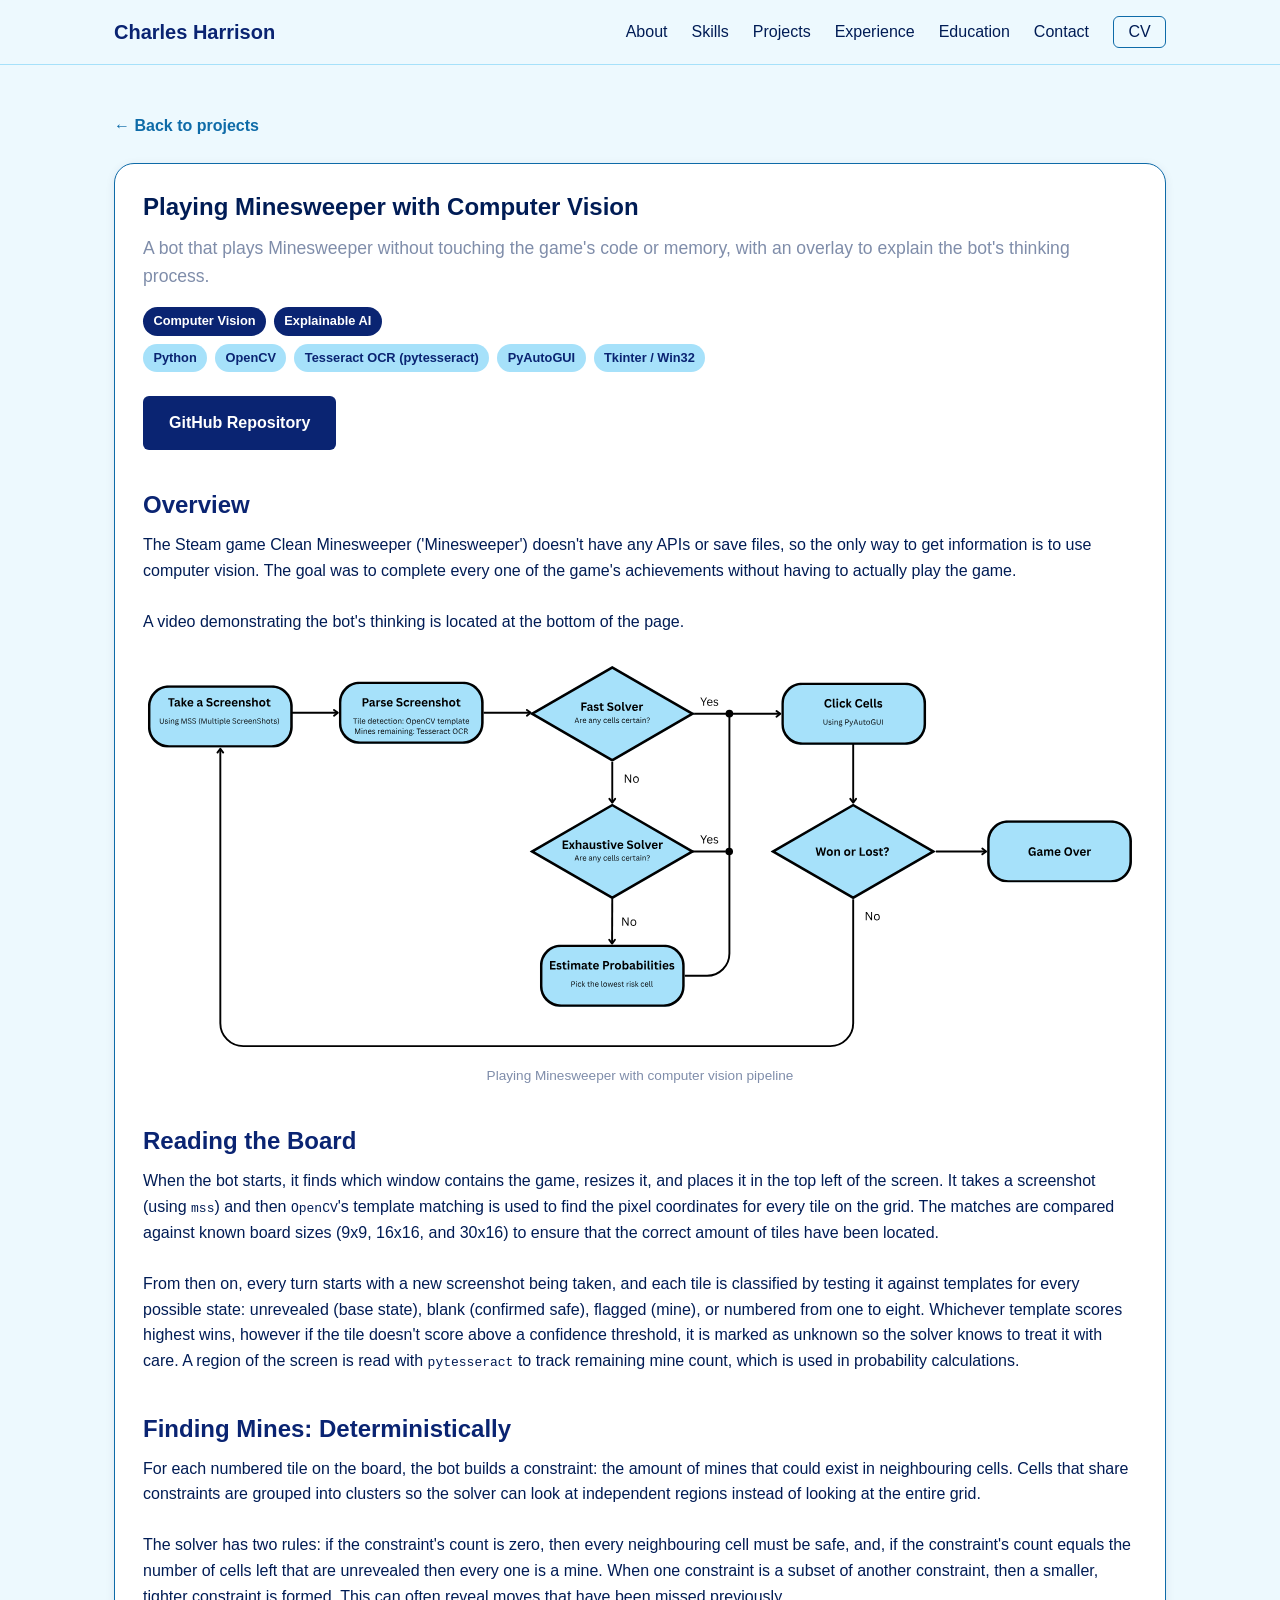
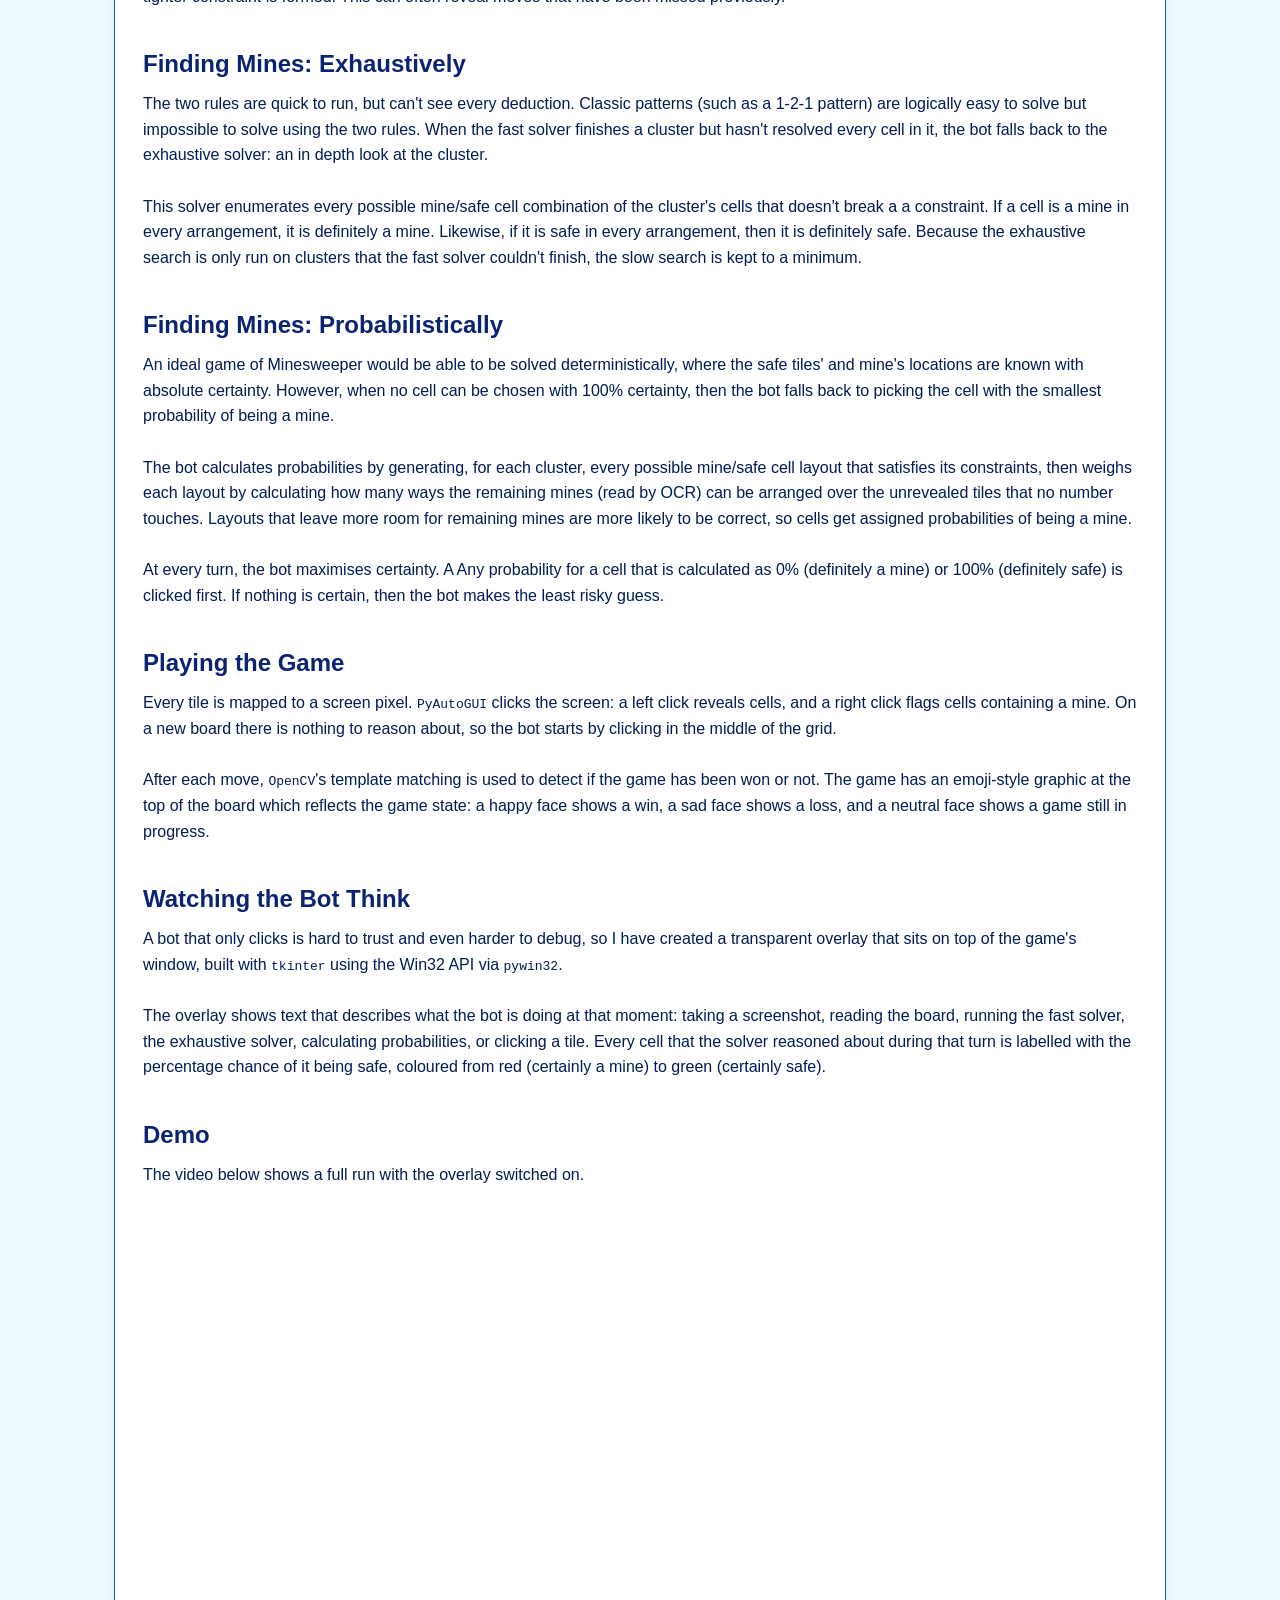
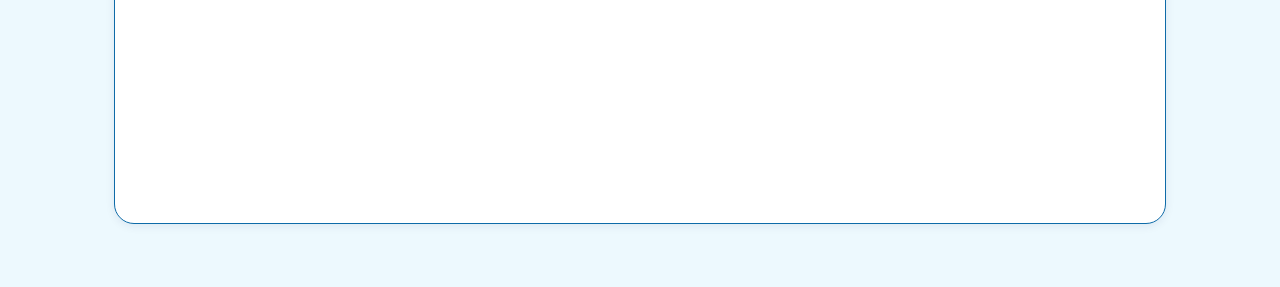
==== commit 3abdbde7: "Update text" ====
--- a/project-computer-vision-minesweeper.html
+++ b/project-computer-vision-minesweeper.html
@@ -3145,16 +3145,18 @@
 
           <h2>Reading the Board</h2>
           <p>
-            Each game starts by working out which window contains the game, resizes it, and places it in the top left of
-            the screen. Every turn starts by taking a screenshot (using <code>mss</code>). <code>OpenCV</code>'s
-            template matching is then used to find every tile on the grid. The matches are compared against known board
-            sizes (9x9, 16x16, and 16x30) to ensure that the correct amount of tiles have been located.
-
-            From then on, every turn, each tile is classified by testing it against templates for every possible state:
-            unrevealed (base state), blank (confirmed safe), flagged (mine), or numbered from one to eight. Whichever
-            template scores highest wins, however if the tile doesn't score above a confidence threshold, it is marked
-            as unknown so the solver knowns to treat it with care. A region of the screen is read with
-            <code>pytesseract</code> to track remaining mine count, which is used in probability calculations.
+            When the bot starts, it finds which window contains the game, resizes it, and places it
+            in the top left of the screen. It takes a screenshot (using <code>mss</code>) and then
+            <code>OpenCV</code>'s template matching is used to find the pixel coordinates for every tile on the grid.
+            The matches are compared against known board sizes (9x9, 16x16, and 30x16) to ensure that the correct amount
+            of tiles have been located.
+            <br><br>
+            From then on, every turn starts with a new screenshot being taken, and each tile is classified by testing it
+            against templates for every possible state: unrevealed (base state), blank (confirmed safe), flagged (mine),
+            or numbered from one to eight. Whichever template scores highest wins, however if the tile doesn't score
+            above a confidence threshold, it is marked as unknown so the solver knows to treat it with care. A region of
+            the screen is read with <code>pytesseract</code> to track remaining mine count, which is used in probability
+            calculations.
           </p>
           <h2>Finding Mines: Deterministically</h2>
           <p>
--- a/css/style.css
+++ b/css/style.css
@@ -687,4 +687,107 @@
   height: 100%;
   border: 0;
   border-radius: 8px;
-}+}
+/* All-projects page */
+#all-projects .section__title {
+  margin-top: 0;
+}
+
+.section__actions {
+  margin-top: 2.5rem;
+}
+
+@media (min-width: 1121px) {
+  #all-projects .card-grid {
+    grid-template-columns: repeat(3, 1fr);
+  }
+}
+
+.project-card[hidden] {
+  display: none;
+}
+
+/* Tag filters */
+.filters {
+  margin-bottom: 2.5rem;
+}
+
+.filters__group {
+  margin-bottom: 1.25rem;
+}
+
+.filters__legend {
+  font-size: 0.8rem;
+  font-weight: 700;
+  text-transform: uppercase;
+  letter-spacing: 0.06em;
+  color: var(--color-secondary-text);
+  margin: 0 0 0.6rem;
+}
+
+.filters__chips {
+  list-style: none;
+  display: flex;
+  flex-wrap: wrap;
+  gap: 0.5rem;
+  padding: 0;
+  margin: 0;
+}
+
+.filter-chip {
+  display: inline-flex;
+  align-items: center;
+  gap: 0.35rem;
+  font-family: inherit;
+  font-size: 0.8rem;
+  font-weight: 600;
+  line-height: 1.6;
+  padding: 0.25rem 0.75rem;
+  border: 1px solid var(--color-accent);
+  border-radius: 999px;
+  background: var(--color-bg-card);
+  color: var(--color-accent-dark);
+  cursor: pointer;
+  transition: background 0.15s ease, color 0.15s ease;
+}
+
+.filter-chip:hover {
+  background: var(--color-highlight);
+}
+
+.filter-chip[aria-pressed="true"] {
+  background: var(--color-accent-dark);
+  border-color: var(--color-accent-dark);
+  color: #fff;
+}
+
+.filter-chip__count {
+  font-weight: 500;
+  opacity: 0.65;
+}
+
+.filters__bar {
+  display: flex;
+  align-items: center;
+  justify-content: space-between;
+  flex-wrap: wrap;
+  gap: 1rem;
+  margin-top: 1.5rem;
+  padding-top: 1rem;
+  border-top: 1px solid var(--color-highlight);
+}
+
+.filters__status {
+  margin: 0;
+  color: var(--color-secondary-text);
+  font-size: 0.9rem;
+}
+
+.filters__clear[hidden] {
+  display: none;
+}
+
+.projects-empty {
+  margin-top: 2rem;
+  color: var(--color-secondary-text);
+}
